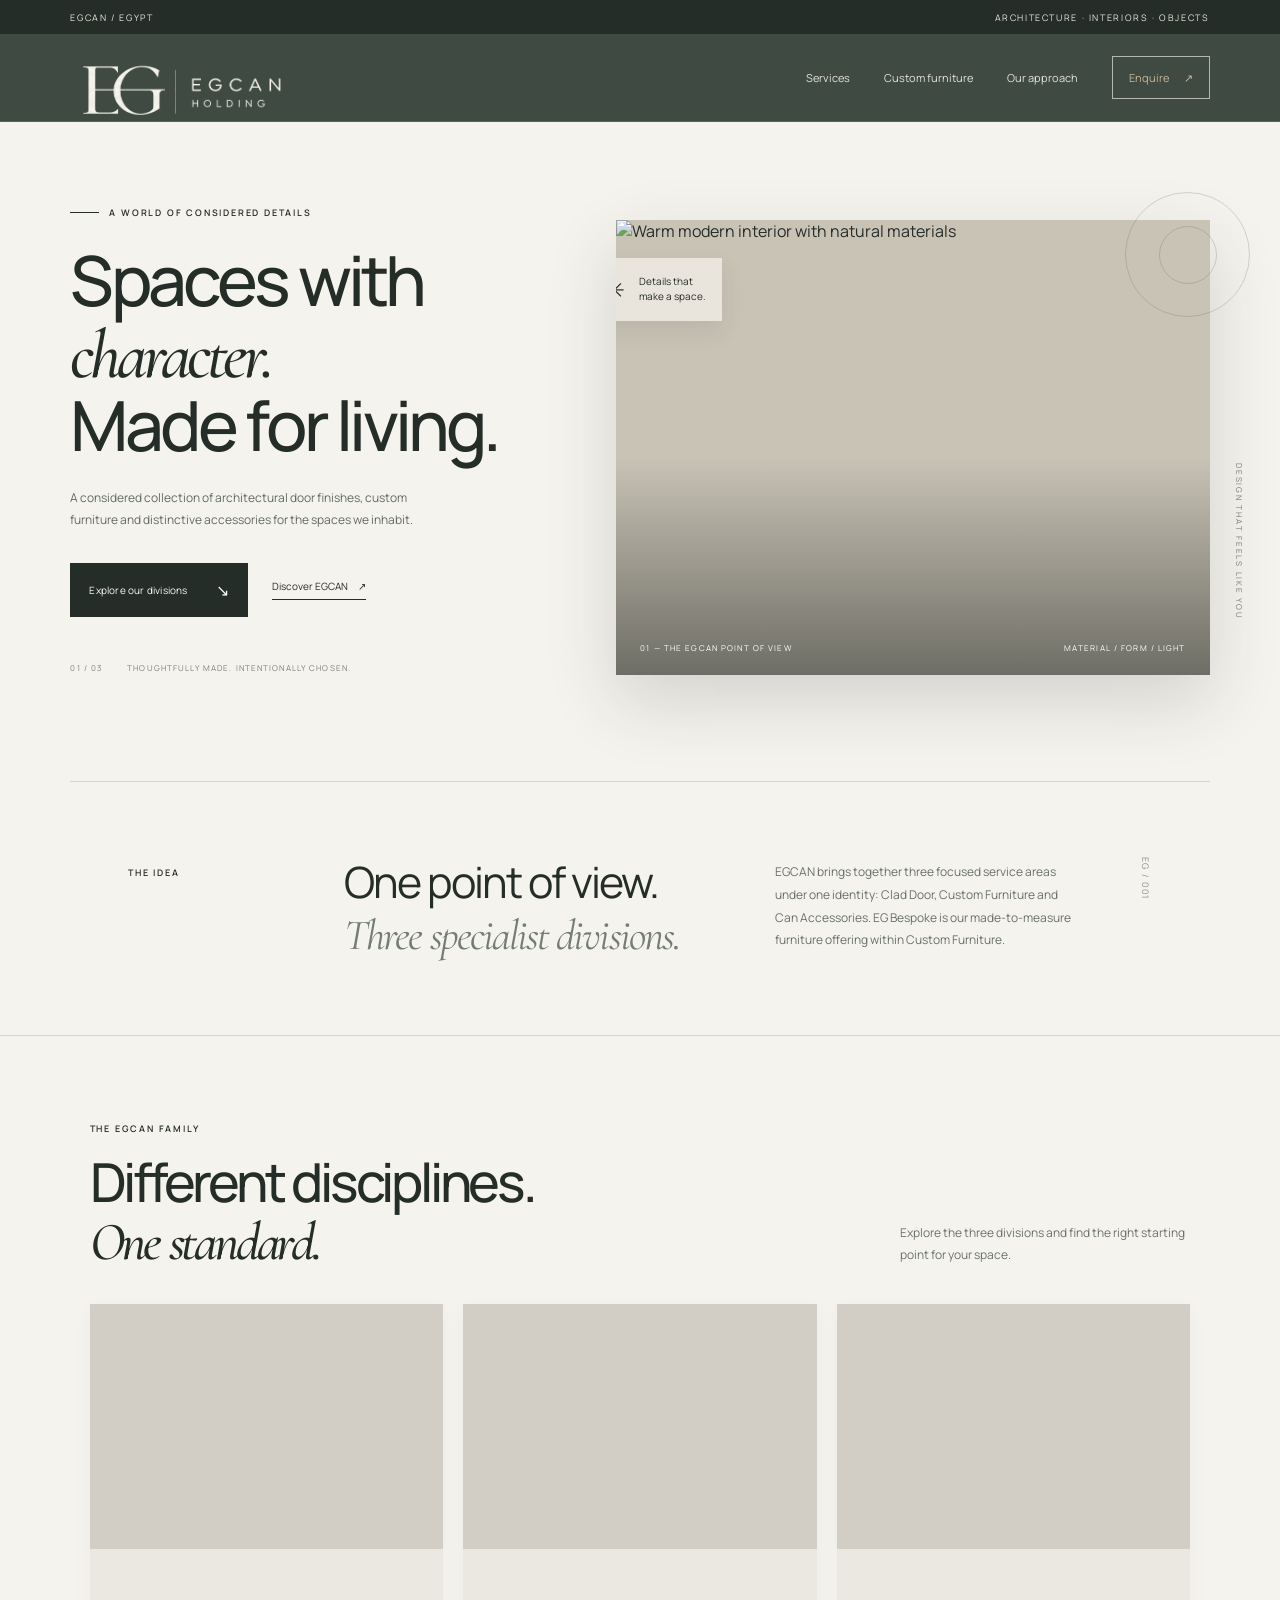
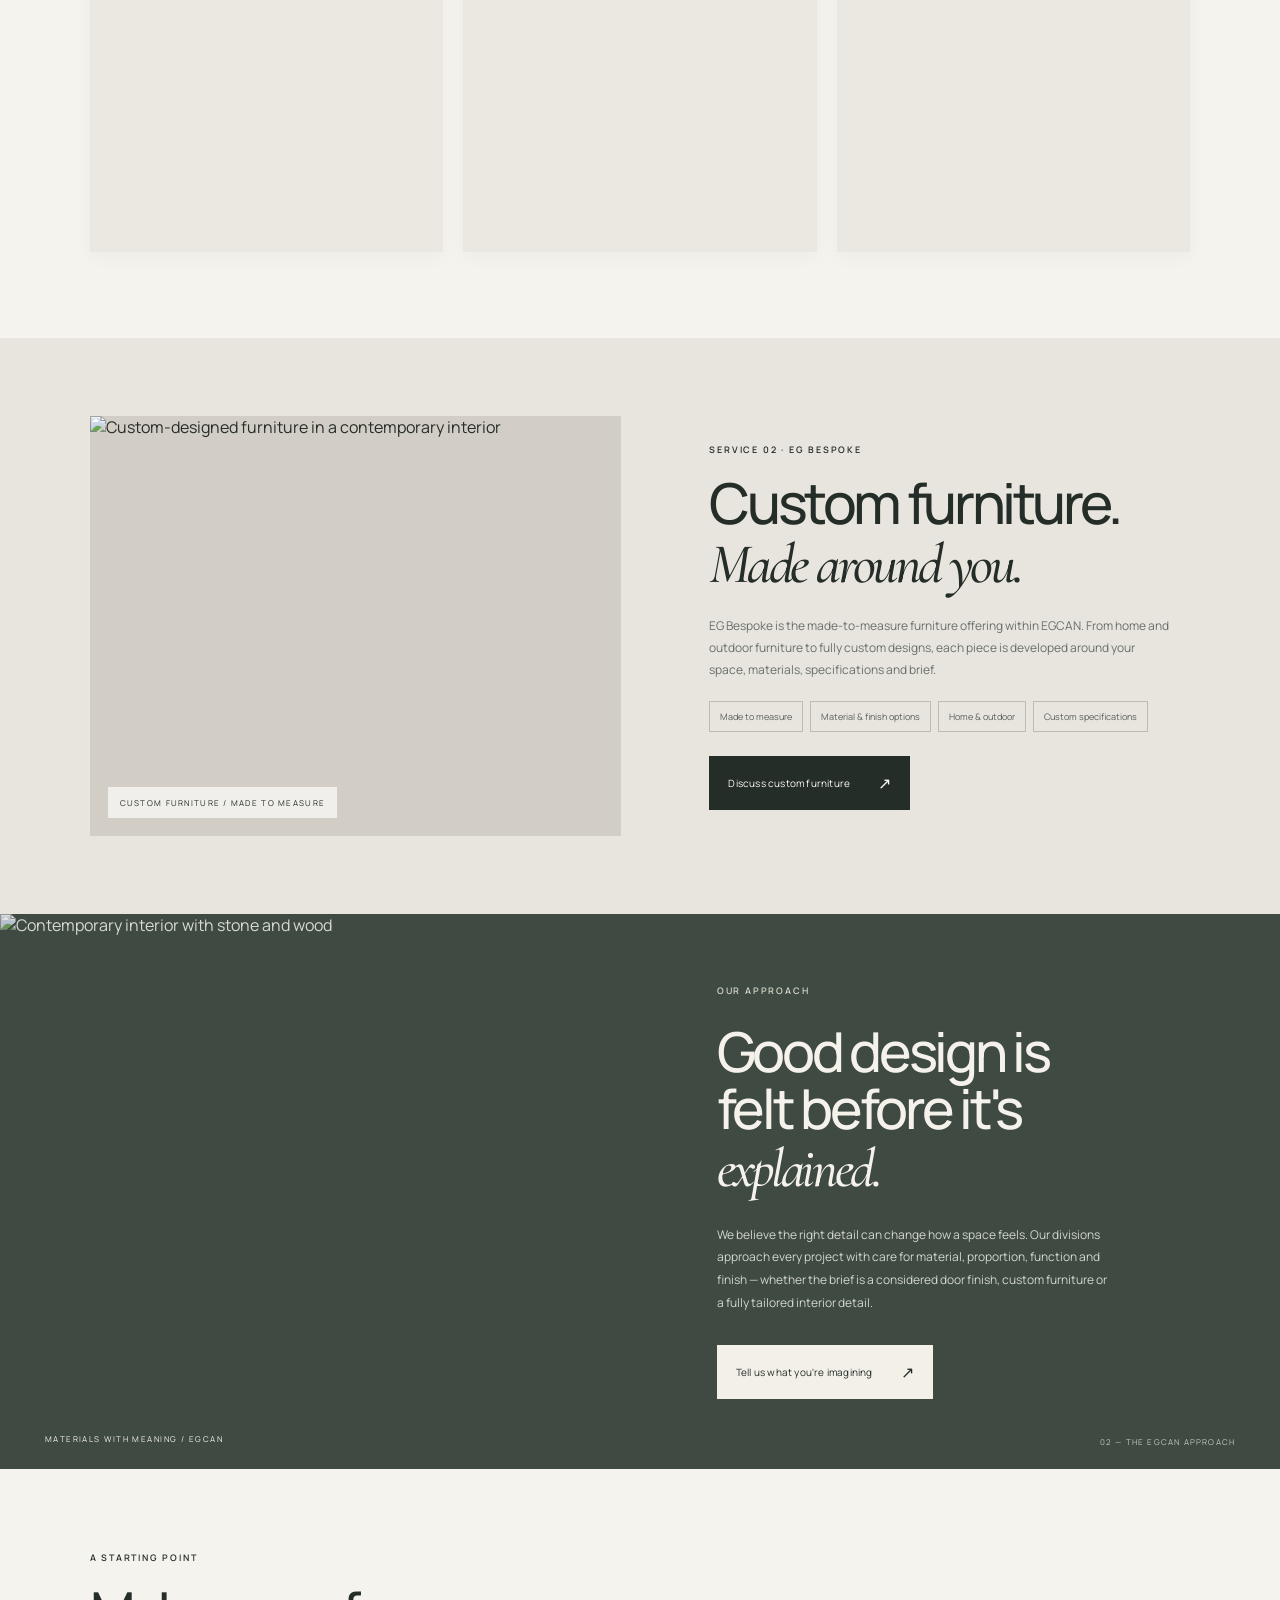
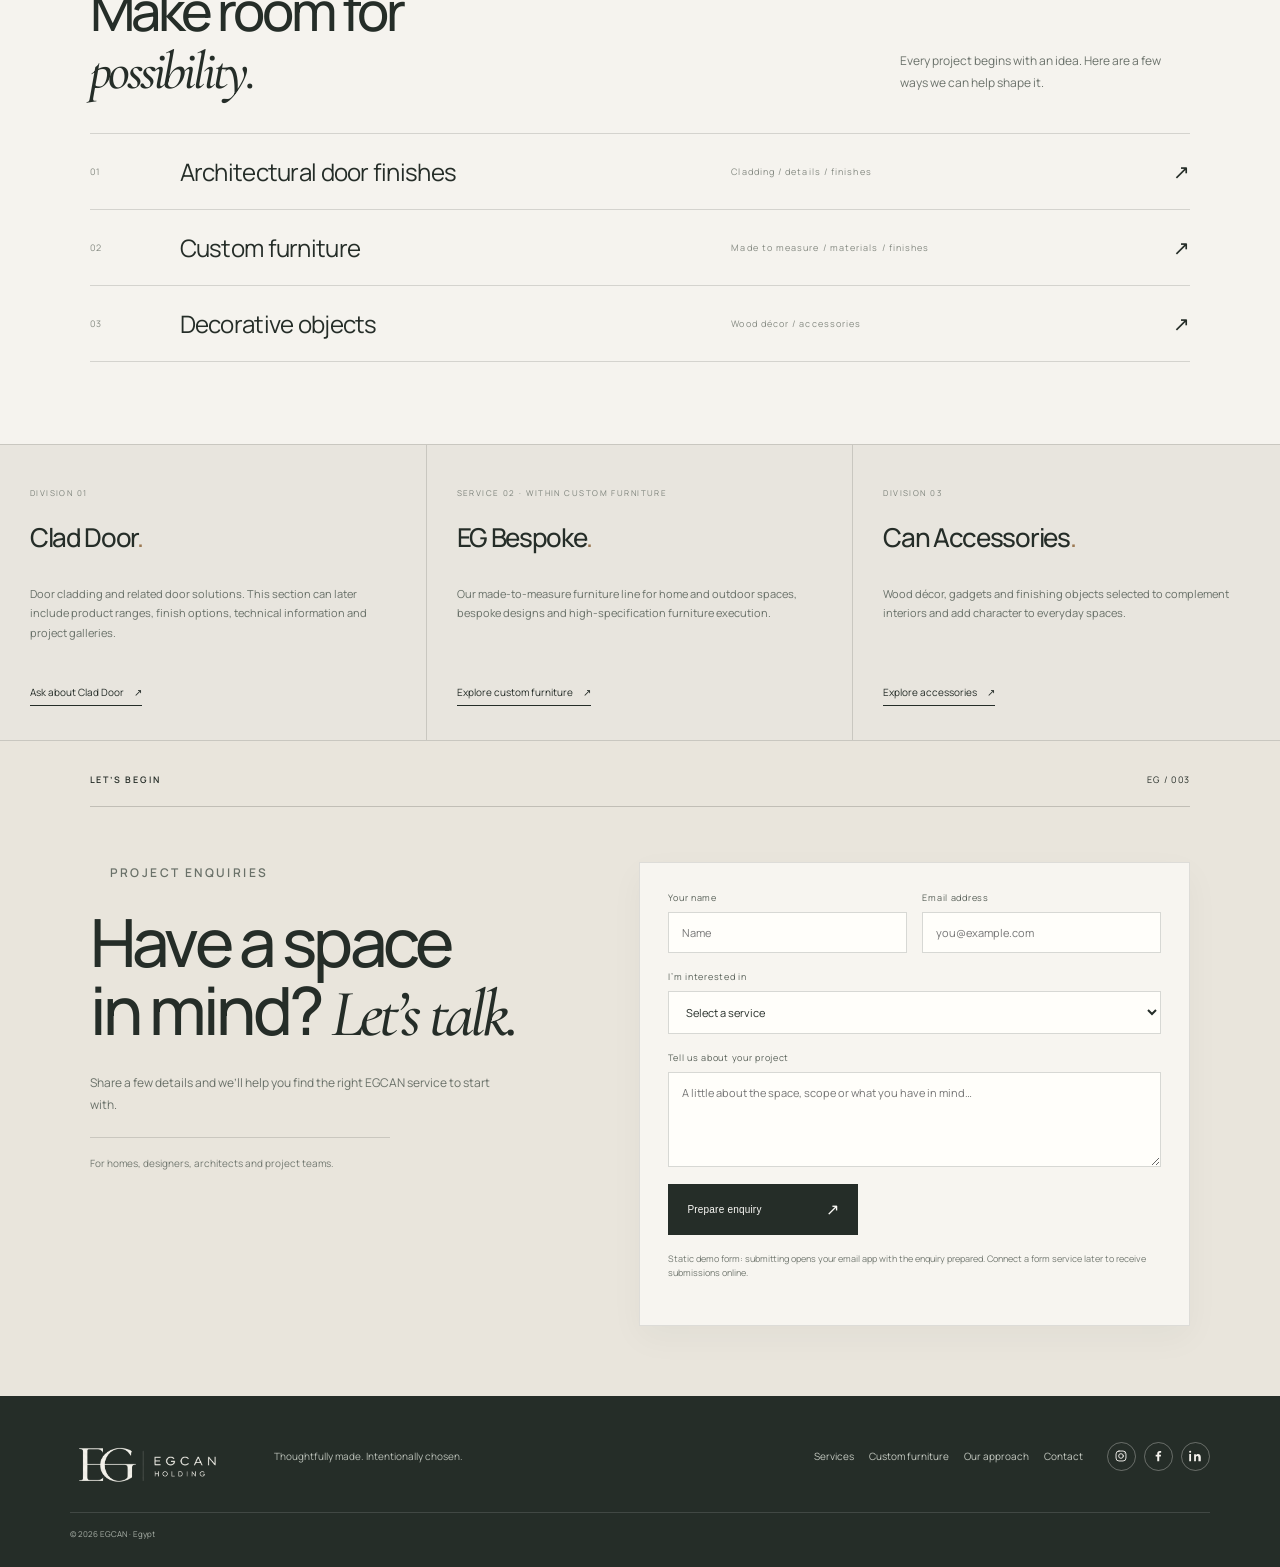
==== index.html @ 9e91628e "Add files via upload" ====
<!doctype html>
<html lang="en">
<head>
<meta charset="utf-8"><meta name="viewport" content="width=device-width, initial-scale=1"><meta name="theme-color" content="#252d29">
<meta name="description" content="EGCAN — architectural finishes, bespoke craftsmanship and distinctive objects."><title>EGCAN Holding — Spaces with character</title>
<link rel="preconnect" href="https://images.unsplash.com"><link rel="preconnect" href="https://fonts.googleapis.com"><link rel="preconnect" href="https://fonts.gstatic.com" crossorigin><link href="https://fonts.googleapis.com/css2?family=Cormorant+Garamond:wght@400;500;600&family=Manrope:wght@400;500;600;700&display=swap" rel="stylesheet"><link rel="stylesheet" href="styles.css">
</head>
<body>
<div class="announcement"><span>EGCAN / EGYPT</span><span>Architecture · Interiors · Objects</span></div>
<header class="site-header" id="top"><a class="brand" href="#top" aria-label="EGCAN Holding home"><img src="egcan-logo-middle.png" alt="EGCAN Holding logo"></a><button class="menu-toggle" aria-label="Toggle navigation" aria-expanded="false"><span></span><span></span></button><nav class="main-nav" aria-label="Main navigation"><a href="#divisions">Services</a><a href="#custom-furniture">Custom furniture</a><a href="#approach">Our approach</a><a href="#contact" class="nav-contact">Enquire <span>↗</span></a></nav></header>
<main>
<section class="hero"><div class="hero-copy"><p class="eyebrow"><span class="eyebrow-line"></span>A world of considered details</p><h1>Spaces with<br><em>character.</em><br>Made for living.</h1><p class="hero-intro">A considered collection of architectural door finishes, custom furniture and distinctive accessories for the spaces we inhabit.</p><div class="hero-actions"><a class="button button-dark" href="#divisions">Explore our divisions <span>↘</span></a><a class="text-link" href="#approach">Discover EGCAN <span>↗</span></a></div><div class="hero-index"><span>01 / 03</span><span>Thoughtfully made. Intentionally chosen.</span></div></div>
<div class="hero-visual"><div class="hero-image-wrap" id="heroTilt"><img class="hero-image" src="https://images.unsplash.com/photo-1600210492486-724fe5c67fb0?auto=format&fit=crop&w=1400&q=85" alt="Warm modern interior with natural materials"><div class="image-overlay"></div><div class="image-label"><span>01 — THE EGCAN POINT OF VIEW</span><span>Material / Form / Light</span></div><div class="floating-note"><span class="note-symbol">✳</span><span>Details that<br>make a space.</span></div></div><div class="hero-orbit orbit-one"></div><div class="hero-orbit orbit-two"></div><div class="hero-side-note">DESIGN THAT FEELS LIKE YOU</div></div><div class="hero-bottom-rule"></div></section>
<section class="intro-strip" id="approach"><p class="eyebrow">THE IDEA</p><p class="intro-statement">One point of view.<br><span>Three specialist divisions.</span></p><p class="intro-description">EGCAN brings together three focused service areas under one identity: Clad Door, Custom Furniture and Can Accessories. EG Bespoke is our made-to-measure furniture offering within Custom Furniture.</p><div class="strip-number">EG / 001</div></section>
<section class="divisions section-pad" id="divisions"><div class="section-heading"><div><p class="eyebrow">THE EGCAN FAMILY</p><h2>Different disciplines.<br><em>One standard.</em></h2></div><p>Explore the three divisions and find the right starting point for your space.</p></div><div class="division-grid">
<article class="division-card" data-tilt><div class="division-image"><img src="https://images.unsplash.com/photo-1600607687939-ce8a6c25118c?auto=format&fit=crop&w=1000&q=85" alt="Architectural interior and refined finishes" loading="lazy"><span class="card-index">01 / DOORS</span><span class="card-arrow">↗</span></div><div class="division-body"><div class="division-title-row"><h3>Clad Door</h3><span class="division-symbol">↗</span></div><p class="division-ar" lang="ar" dir="rtl">تجليد الأبواب وحلول الأبواب</p><p>Door cladding, finishes and considered details that bring a stronger architectural language to every entrance.</p><a href="#clad-door-details" class="under-link">Explore Clad Door <span>↗</span></a></div></article>
<article class="division-card" data-tilt><div class="division-image"><img src="https://images.unsplash.com/photo-1616486338812-3dadae4b4ace?auto=format&fit=crop&w=1000&q=85" alt="Tailored contemporary furniture in a calm interior" loading="lazy"><span class="card-index">02 / MADE TO MEASURE</span><span class="card-arrow">↗</span></div><div class="division-body"><div class="division-title-row"><h3>Custom Furniture</h3><span class="division-symbol">✳</span></div><p class="division-ar">أثاث مُصمّم حسب الطلب</p><p>High-end furniture tailored to your space, specifications, materials and way of living. Includes our EG Bespoke line for home, outdoor and custom designs.</p><a href="#custom-furniture" class="under-link">Explore custom furniture <span>↗</span></a></div></article>
<article class="division-card" data-tilt><div class="division-image"><img src="https://images.unsplash.com/photo-1603006905003-be475563bc59?auto=format&fit=crop&w=1000&q=85" alt="Decorative objects and accessories" loading="lazy"><span class="card-index">03 / THE FINISHING TOUCH</span><span class="card-arrow">↗</span></div><div class="division-body"><div class="division-title-row"><h3>Can Accessories</h3><span class="division-symbol">✧</span></div><p>Wood décor · Gadgets · Objects</p><p>Distinctive decorative pieces and accessories that add texture, function and personality to a room.</p><a href="#accessories-details" class="under-link">View accessories <span>↗</span></a></div></article>
</div></section>
<section class="custom-furniture section-pad" id="custom-furniture">
  <div class="custom-furniture-image"><img src="https://images.unsplash.com/photo-1616486338812-3dadae4b4ace?auto=format&fit=crop&w=1400&q=85" alt="Custom-designed furniture in a contemporary interior" loading="lazy"><span class="custom-image-tag">CUSTOM FURNITURE / MADE TO MEASURE</span></div>
  <div class="custom-furniture-copy"><p class="eyebrow">SERVICE 02 · EG BESPOKE</p><h2>Custom furniture.<br><em>Made around you.</em></h2><p>EG Bespoke is the made-to-measure furniture offering within EGCAN. From home and outdoor furniture to fully custom designs, each piece is developed around your space, materials, specifications and brief.</p><div class="custom-tags"><span>Made to measure</span><span>Material & finish options</span><span>Home & outdoor</span><span>Custom specifications</span></div><a class="button button-dark" href="#contact">Discuss custom furniture <span>↗</span></a></div>
</section>
<section class="manifesto"><div class="manifesto-image"><img src="https://images.unsplash.com/photo-1600607687920-4e2a09cf159d?auto=format&fit=crop&w=1400&q=85" alt="Contemporary interior with stone and wood" loading="lazy"><div class="manifesto-image-caption">MATERIALS WITH MEANING / EGCAN</div></div><div class="manifesto-copy"><p class="eyebrow">OUR APPROACH</p><h2>Good design is<br>felt before it's<br><em>explained.</em></h2><p>We believe the right detail can change how a space feels. Our divisions approach every project with care for material, proportion, function and finish — whether the brief is a considered door finish, custom furniture or a fully tailored interior detail.</p><a class="button button-light" href="#contact">Tell us what you're imagining <span>↗</span></a><span class="manifesto-number">02 — THE EGCAN APPROACH</span></div></section>
<section class="capabilities section-pad" id="inspiration"><div class="section-heading"><div><p class="eyebrow">A STARTING POINT</p><h2>Make room for<br><em>possibility.</em></h2></div><p>Every project begins with an idea. Here are a few ways we can help shape it.</p></div><div class="capability-list"><a href="#clad-door-details" class="capability-item"><span class="cap-number">01</span><span class="cap-title">Architectural door finishes</span><span class="cap-desc">Cladding / details / finishes</span><span class="cap-plus">↗</span></a><a href="#custom-furniture" class="capability-item"><span class="cap-number">02</span><span class="cap-title">Custom furniture</span><span class="cap-desc">Made to measure / materials / finishes</span><span class="cap-plus">↗</span></a><a href="#accessories-details" class="capability-item"><span class="cap-number">03</span><span class="cap-title">Decorative objects</span><span class="cap-desc">Wood décor / accessories</span><span class="cap-plus">↗</span></a></div></section>
<section class="division-details" aria-label="Division details"><article class="detail-panel" id="clad-door-details"><div><span class="detail-label">DIVISION 01</span><h2>Clad Door<span>.</span></h2></div><p>Door cladding and related door solutions. This section can later include product ranges, finish options, technical information and project galleries.</p><a href="#contact" class="under-link">Ask about Clad Door <span>↗</span></a></article><article class="detail-panel" id="bespoke-details"><div><span class="detail-label">SERVICE 02 · WITHIN CUSTOM FURNITURE</span><h2>EG Bespoke<span>.</span></h2></div><p>Our made-to-measure furniture line for home and outdoor spaces, bespoke designs and high-specification furniture execution.</p><a href="#custom-furniture" class="under-link">Explore custom furniture <span>↗</span></a></article><article class="detail-panel" id="accessories-details"><div><span class="detail-label">DIVISION 03</span><h2>Can Accessories<span>.</span></h2></div><p>Wood décor, gadgets and finishing objects selected to complement interiors and add character to everyday spaces.</p><a href="#contact" class="under-link">Explore accessories <span>↗</span></a></article></section>
<section class="contact-section" id="contact"><div class="contact-top"><p class="eyebrow">LET’S BEGIN</p><span>EG / 003</span></div><div class="contact-layout"><div class="contact-content"><p class="eyebrow">PROJECT ENQUIRIES</p><h2>Have a space<br>in mind? <em>Let’s talk.</em></h2><p>Share a few details and we’ll help you find the right EGCAN service to start with.</p><div class="contact-note">For homes, designers, architects and project teams.</div></div><form class="inquiry-form" id="inquiryForm"><div class="form-row"><label for="name">Your name</label><input id="name" name="name" autocomplete="name" required placeholder="Name"></div><div class="form-row"><label for="email">Email address</label><input id="email" name="email" type="email" autocomplete="email" required placeholder="you@example.com"></div><div class="form-row"><label for="service">I’m interested in</label><select id="service" name="service" required><option value="" disabled selected>Select a service</option><option>Clad Door</option><option>Custom Furniture / EG Bespoke</option><option>Can Accessories</option><option>Multiple services / Project enquiry</option></select></div><div class="form-row"><label for="message">Tell us about your project</label><textarea id="message" name="message" rows="4" placeholder="A little about the space, scope or what you have in mind…"></textarea></div><button class="button button-dark form-submit" type="submit">Prepare enquiry <span>↗</span></button><p class="form-note">Static demo form: submitting opens your email app with the enquiry prepared. Connect a form service later to receive submissions online.</p><p class="form-status" id="formStatus" aria-live="polite"></p></form></div></section>
</main><footer class="site-footer"><a class="footer-brand" href="#top" aria-label="EGCAN Holding home"><img src="egcan-logo-middle.png" alt="EGCAN Holding logo"></a><p>Thoughtfully made. Intentionally chosen.</p><div class="footer-links"><a href="#divisions">Services</a><a href="#custom-furniture">Custom furniture</a><a href="#approach">Our approach</a><a href="#contact">Contact</a></div><div class="footer-social" aria-label="Social media"><a href="https://www.instagram.com/" target="_blank" rel="noreferrer" aria-label="Instagram"><svg viewBox="0 0 24 24" aria-hidden="true"><rect x="3.5" y="3.5" width="17" height="17" rx="5"/><circle cx="12" cy="12" r="4"/><circle cx="17.6" cy="6.7" r=".8" class="social-dot"/></svg></a><a href="https://www.facebook.com/" target="_blank" rel="noreferrer" aria-label="Facebook"><svg viewBox="0 0 24 24" aria-hidden="true"><path d="M14.1 21v-8h2.7l.4-3.1h-3.1v-2c0-.9.3-1.5 1.6-1.5h1.7V3.6c-.3 0-1.3-.1-2.5-.1-2.5 0-4.2 1.5-4.2 4.3v2.1H8v3.1h2.7v8z"/></svg></a><a href="https://www.linkedin.com/" target="_blank" rel="noreferrer" aria-label="LinkedIn"><svg viewBox="0 0 24 24" aria-hidden="true"><path d="M5.2 8.6H2.1V21h3.1zM3.7 3a1.8 1.8 0 1 0 0 3.6 1.8 1.8 0 0 0 0-3.6M21.9 13.9c0-3.7-2-5.4-4.7-5.4a4 4 0 0 0-3.6 2v-1.7h-3.1V21h3.1v-6.1c0-1.6.3-3.1 2.3-3.1s2 1.8 2 3.2V21H21.9z"/></svg></a></div><span class="copyright">© <span id="year"></span> EGCAN · Egypt</span></footer>
<script src="script.js"></script></body></html>
---- styles.css ----
@import url('https://fonts.googleapis.com/css2?family=Cormorant+Garamond:wght@400;500;600&family=Manrope:wght@400;500;600;700&display=swap');
:root{--ink:#202622;--green:#4e5951;--paper:#f4f2ed;--cream:#e7e1d6;--muted:#737a73;--line:rgba(32,38,34,.18);--white:#fbfaf7;--max:1440px}*{box-sizing:border-box}html{scroll-behavior:smooth;scroll-padding-top:95px}body{margin:0;background:var(--paper);color:var(--ink);font-family:'Manrope',Arial,sans-serif;-webkit-font-smoothing:antialiased}a{color:inherit;text-decoration:none}img{display:block;width:100%;height:100%;object-fit:cover}.announcement{height:34px;background:var(--ink);color:#e9e6de;display:flex;justify-content:space-between;align-items:center;padding:0 5.5%;font-size:9px;letter-spacing:.18em;text-transform:uppercase}.site-header{height:88px;display:flex;align-items:center;justify-content:space-between;padding:0 5.5%;background:rgba(244,242,237,.94);position:sticky;top:0;z-index:20;border-bottom:1px solid var(--line);backdrop-filter:blur(14px)}.brand{display:flex;align-items:center;gap:12px}.brand-mark{width:42px;height:42px;border:1px solid var(--ink);display:flex;align-items:center;justify-content:center;position:relative;font-family:'Cormorant Garamond',Georgia,serif;font-size:23px;letter-spacing:-.13em;padding-right:4px}.brand-mark span:last-child{transform:translateX(-2px)}.brand-name{font-size:17px;font-weight:600;letter-spacing:.24em}.brand-name small{display:block;font-size:8px;font-weight:400;letter-spacing:.25em;margin-top:5px}.main-nav{display:flex;align-items:center;gap:34px;font-size:11px}.main-nav>a:not(.nav-contact){color:#4e554f;transition:color .2s}.main-nav>a:hover,.main-nav>a.active{color:#9b7955}.nav-contact{padding:13px 16px;border:1px solid var(--ink);transition:background .25s,color .25s}.nav-contact span{padding-left:13px}.nav-contact:hover{background:var(--ink);color:var(--white)}.menu-toggle{display:none}.hero{max-width:var(--max);margin:auto;min-height:660px;display:grid;grid-template-columns:.88fr 1.12fr;position:relative;padding:65px 5.5% 76px;gap:6%;overflow:hidden}.hero-copy{align-self:center;position:relative;z-index:2;padding:0 0 15px}.eyebrow{font-size:9px;letter-spacing:.2em;text-transform:uppercase;font-weight:600;margin:0 0 26px;display:flex;align-items:center;gap:10px}.eyebrow-line{height:1px;width:29px;background:currentColor;display:inline-block}.hero h1{font-size:clamp(52px,6.1vw,88px);font-weight:500;line-height:.98;letter-spacing:-.065em;margin:0 0 26px}.hero h1 em,.section-heading h2 em,.manifesto h2 em,.contact-content h2 em{font-family:'Cormorant Garamond',Georgia,serif;font-weight:500;letter-spacing:-.06em}.hero-intro{font-size:13px;line-height:1.9;color:#626a63;max-width:370px}.hero-actions{display:flex;align-items:center;gap:24px;margin-top:32px;flex-wrap:wrap}.button{display:inline-flex;align-items:center;justify-content:space-between;gap:28px;padding:16px 19px;font-size:10px;letter-spacing:.02em;transition:transform .2s,background .2s}.button:hover{transform:translateY(-3px)}.button span{font-size:16px}.button-dark{background:var(--ink);color:var(--white)}.button-dark:hover{background:#48554b}.text-link,.under-link{font-size:10px;border-bottom:1px solid var(--ink);padding-bottom:6px}.text-link span,.under-link span{padding-left:8px}.hero-index{display:flex;gap:25px;margin-top:65px;font-size:8px;letter-spacing:.14em;text-transform:uppercase;color:#7b8079}.hero-visual{position:relative;min-width:0;align-self:center;perspective:1200px}.hero-image-wrap{height:490px;position:relative;overflow:hidden;transform-style:preserve-3d;transition:transform .18s ease-out;box-shadow:0 26px 65px rgba(36,42,37,.16);background:#c9c3b6}.hero-image{transition:transform .8s cubic-bezier(.2,.7,.2,1);filter:saturate(.72)}.hero-image-wrap:hover .hero-image{transform:scale(1.045)}.image-overlay{position:absolute;inset:0;background:linear-gradient(180deg,transparent 52%,rgba(20,25,21,.5))}.image-label{position:absolute;bottom:22px;left:24px;right:24px;color:#fff;display:flex;justify-content:space-between;gap:12px;font-size:8px;letter-spacing:.14em;text-transform:uppercase}.floating-note{position:absolute;top:38px;left:-28px;background:var(--cream);padding:16px 20px;display:flex;align-items:center;gap:14px;box-shadow:0 10px 25px #252d2917;font-size:10px;line-height:1.5}.note-symbol{font-size:25px}.hero-orbit{position:absolute;border:1px solid rgba(78,89,81,.22);border-radius:50%;pointer-events:none}.orbit-one{width:125px;height:125px;right:-40px;top:-28px}.orbit-two{width:58px;height:58px;right:-7px;top:6px}.hero-side-note{position:absolute;right:-35px;bottom:55px;writing-mode:vertical-rl;font-size:8px;letter-spacing:.22em;color:#777d75}.hero-bottom-rule{position:absolute;bottom:0;left:5.5%;right:5.5%;border-bottom:1px solid var(--line)}.intro-strip{padding:75px 10%;display:grid;grid-template-columns:.55fr 1.2fr 1fr auto;gap:35px;align-items:start;border-bottom:1px solid var(--line)}.intro-strip .eyebrow{margin-top:9px}.intro-statement{font-size:clamp(27px,3.4vw,43px);line-height:1.18;letter-spacing:-.045em;margin:0}.intro-statement span{font-family:'Cormorant Garamond',Georgia,serif;font-style:italic;color:#737d72}.intro-description{font-size:12px;line-height:1.9;color:#687069;max-width:300px;margin:4px 0 0}.strip-number{font-size:9px;letter-spacing:.16em;color:#8b8f87;writing-mode:vertical-rl}.section-pad{padding:110px 7%}.section-heading{display:flex;align-items:end;justify-content:space-between;gap:35px;margin-bottom:46px}.section-heading .eyebrow{margin-bottom:18px}.section-heading h2{font-size:clamp(39px,5vw,64px);line-height:1.04;letter-spacing:-.06em;font-weight:500;margin:0}.section-heading>p{max-width:290px;font-size:12px;line-height:1.8;color:#6b726b;margin:0 0 5px}.division-grid{display:grid;grid-template-columns:repeat(3,minmax(0,1fr));gap:19px;align-items:start}.division-card{background:#ebe8e1;min-width:0;transform-style:preserve-3d;transition:box-shadow .3s,transform .2s}.division-card:hover{box-shadow:0 20px 40px rgba(32,38,34,.1)}.division-image{height:300px;position:relative;overflow:hidden;background:#d2cec5}.division-image img{transition:transform .7s;filter:saturate(.72)}.division-card:hover .division-image img{transform:scale(1.05)}.card-index{position:absolute;top:17px;left:17px;background:rgba(244,242,237,.92);padding:8px 10px;font-size:8px;letter-spacing:.14em}.card-arrow{position:absolute;right:17px;bottom:17px;background:var(--paper);width:36px;height:36px;display:grid;place-items:center;font-size:16px}.division-body{padding:25px 23px 29px}.division-title-row{display:flex;justify-content:space-between;align-items:center;gap:10px}.division-title-row h3{font-size:25px;font-weight:500;letter-spacing:-.04em;margin:0}.division-symbol{font-size:20px;color:#778176}.division-ar{font-family:Arial,sans-serif;font-size:12px;color:#757c73;margin:9px 0 13px}.division-body>p:not(.division-ar){font-size:11px;line-height:1.85;color:#697068;min-height:60px}.division-body .under-link{display:inline-block;margin-top:13px}.manifesto{background:var(--green);color:#f5f2ec;display:grid;grid-template-columns:1fr 1fr;min-height:610px}.manifesto-image{position:relative;min-height:500px;overflow:hidden}.manifesto-image img{filter:saturate(.6);opacity:.85}.manifesto-image-caption{position:absolute;bottom:25px;left:7%;font-size:8px;letter-spacing:.18em}.manifesto-copy{padding:90px clamp(45px,8vw,125px);align-self:center;position:relative}.manifesto-copy .eyebrow{color:#d7d6ca}.manifesto h2{font-size:clamp(43px,5vw,67px);line-height:1.03;letter-spacing:-.06em;font-weight:500;margin:0 0 26px}.manifesto-copy>p:not(.eyebrow){font-size:12px;line-height:1.9;color:#d3d6ce;max-width:390px;margin-bottom:30px}.button-light{background:#f3f0e8;color:var(--ink)}.button-light:hover{background:#d8d1c5}.manifesto-number{position:absolute;bottom:22px;right:7%;font-size:8px;letter-spacing:.15em;color:#c4c9c0}.capabilities{padding-top:100px;padding-bottom:100px}.capability-list{border-top:1px solid var(--line)}.capability-item{display:grid;grid-template-columns:70px 1.3fr 1fr 30px;align-items:center;gap:20px;padding:25px 0;border-bottom:1px solid var(--line);transition:padding .25s,color .25s}.capability-item:hover{padding-left:12px;color:#718071}.cap-number,.cap-desc{font-size:9px;letter-spacing:.12em;color:#858a82}.cap-title{font-size:clamp(17px,2vw,24px);letter-spacing:-.03em}.cap-plus{font-size:20px;justify-self:end}.division-details{display:grid;grid-template-columns:repeat(3,1fr);background:#e8e5de;border-top:1px solid var(--line);border-bottom:1px solid var(--line)}.detail-panel{padding:42px 8%;border-right:1px solid var(--line);scroll-margin-top:100px}.detail-panel:last-child{border-right:0}.detail-label{font-size:8px;letter-spacing:.18em;color:#7d837b}.detail-panel h2{font-size:29px;font-weight:500;letter-spacing:-.05em;margin:18px 0}.detail-panel h2 span{color:#9c7953}.detail-panel p{font-size:11px;line-height:1.9;color:#687068;min-height:82px}.contact-section{position:relative;overflow:hidden;padding:37px 7% 90px;background:var(--cream);min-height:440px}.contact-top{display:flex;justify-content:space-between;border-bottom:1px solid rgba(32,38,34,.2);padding-bottom:20px}.contact-top .eyebrow{margin:0}.contact-top>span{font-size:9px;letter-spacing:.15em}.contact-content{position:relative;z-index:1;max-width:700px;margin:57px auto 0;text-align:center}.contact-content h2{font-size:clamp(45px,7vw,83px);line-height:.98;font-weight:500;letter-spacing:-.065em;margin:0 0 24px}.contact-content p{font-size:12px;color:#6a7169;line-height:1.8;max-width:400px;margin:0 auto 25px}.contact-decoration{position:absolute;right:2%;bottom:-80px;font-size:clamp(120px,22vw,300px);font-weight:700;letter-spacing:-.12em;line-height:.72;color:rgba(78,89,81,.07);pointer-events:none}.site-footer{padding:30px 5.5%;display:grid;grid-template-columns:1fr 1fr 1fr auto;gap:20px;align-items:center;background:var(--ink);color:#eeeae2}.footer-brand{font-size:17px;letter-spacing:.23em}.footer-brand span{display:block;font-size:7px;letter-spacing:.24em;margin-top:5px}.site-footer p{font-size:9px;color:#b8beb6}.footer-links{display:flex;gap:18px;font-size:9px;color:#c4c9c1}.copyright{font-size:8px;color:#aab1a9;white-space:nowrap}
@media(max-width:900px){.main-nav{gap:17px}.hero{padding-top:55px;grid-template-columns:.9fr 1.1fr;gap:4%}.hero-image-wrap{height:410px}.hero h1{font-size:clamp(48px,7vw,70px)}.intro-strip{padding:55px 7%;grid-template-columns:.5fr 1.2fr 1fr;gap:22px}.strip-number{display:none}.section-pad{padding:80px 5%}.division-image{height:230px}.division-body{padding:20px 17px}.division-title-row h3{font-size:21px}.manifesto-copy{padding:70px 8%}.site-footer{grid-template-columns:1fr 1fr}.copyright{justify-self:end}}
@media(max-width:650px){.announcement{padding:0 5%;font-size:7px}.announcement span:last-child{display:none}.site-header{height:72px;padding:0 5%}.brand-mark{width:36px;height:36px}.brand-name{font-size:15px}.menu-toggle{display:flex;width:40px;height:40px;border:1px solid var(--line);background:transparent;align-items:center;justify-content:center;flex-direction:column;gap:5px}.menu-toggle span{width:16px;height:1px;background:var(--ink)}.main-nav{display:none;position:absolute;left:0;right:0;top:71px;background:var(--paper);padding:25px 5% 30px;flex-direction:column;align-items:stretch;gap:0;border-bottom:1px solid var(--line)}.main-nav.open{display:flex}.main-nav>a{padding:15px 0;border-bottom:1px solid var(--line)}.main-nav .nav-contact{margin-top:14px;padding:14px}.hero{display:flex;flex-direction:column;padding:50px 5% 45px;gap:35px}.hero-copy{width:100%}.hero h1{font-size:clamp(56px,15vw,78px)}.hero-intro{font-size:12px}.hero-index{margin-top:37px;flex-wrap:wrap;gap:12px}.hero-visual{width:calc(100% - 15px);margin-left:10px}.hero-image-wrap{height:390px}.floating-note{left:-10px;top:24px}.hero-side-note{right:-19px}.hero-bottom-rule{left:5%;right:5%}.intro-strip{padding:45px 6%;display:grid;grid-template-columns:1fr;gap:15px}.intro-strip .eyebrow{margin:0}.intro-statement{font-size:34px}.intro-description{max-width:480px}.section-pad{padding:65px 5%}.section-heading{display:block;margin-bottom:30px}.section-heading h2{font-size:46px}.section-heading>p{margin-top:20px}.division-grid{grid-template-columns:1fr;gap:18px}.division-image{height:300px}.division-body{padding:23px}.division-body>p:not(.division-ar){min-height:0}.manifesto{grid-template-columns:1fr}.manifesto-image{min-height:320px;height:320px}.manifesto-copy{padding:55px 7% 75px}.manifesto h2{font-size:54px}.manifesto-number{bottom:25px}.capabilities{padding-top:65px;padding-bottom:65px}.capability-item{grid-template-columns:35px 1fr 25px;gap:12px;padding:22px 0}.cap-title{font-size:17px}.cap-desc{display:none}.division-details{grid-template-columns:1fr}.detail-panel{padding:30px 7%;border-right:0;border-bottom:1px solid var(--line)}.detail-panel:last-child{border-bottom:0}.detail-panel p{min-height:0}.contact-section{padding:27px 5% 65px;min-height:390px}.contact-content{margin-top:55px}.contact-content h2{font-size:56px}.site-footer{grid-template-columns:1fr;gap:16px;padding:30px 5%}.footer-links{flex-wrap:wrap}.copyright{justify-self:start}.site-footer p{margin:0}}
@media(prefers-reduced-motion:reduce){html{scroll-behavior:auto}*,*::before,*::after{transition:none!important;animation:none!important}}

/* Primary custom furniture feature */
.custom-furniture{display:grid;grid-template-columns:1.05fr .95fr;gap:7%;align-items:center;background:#e8e5de;padding-top:90px;padding-bottom:90px}.custom-furniture-image{height:470px;position:relative;overflow:hidden;background:#d2cec5}.custom-furniture-image img{filter:saturate(.72);transition:transform .7s}.custom-furniture-image:hover img{transform:scale(1.04)}.custom-image-tag{position:absolute;left:18px;bottom:18px;background:rgba(244,242,237,.94);padding:10px 12px;font-size:8px;letter-spacing:.16em}.custom-furniture-copy .eyebrow{margin-bottom:18px}.custom-furniture-copy h2{font-size:clamp(40px,5vw,64px);line-height:1.03;letter-spacing:-.06em;font-weight:500;margin:0 0 22px}.custom-furniture-copy h2 em{font-family:'Cormorant Garamond',Georgia,serif;font-weight:500;letter-spacing:-.06em}.custom-furniture-copy>p:not(.eyebrow){font-size:12px;line-height:1.95;color:#687068;max-width:460px}.custom-tags{display:flex;flex-wrap:wrap;gap:8px;margin:25px 0 28px}.custom-tags span{border:1px solid rgba(32,38,34,.22);padding:9px 11px;font-size:9px;color:#596159}.main-nav a.active{color:#9b7955}
@media(max-width:900px){.custom-furniture{gap:5%;padding-top:75px;padding-bottom:75px}.custom-furniture-image{height:390px}}
@media(max-width:650px){.custom-furniture{grid-template-columns:1fr;gap:30px;padding-top:60px;padding-bottom:60px}.custom-furniture-image{height:320px}.custom-furniture-copy h2{font-size:47px}.main-nav{max-height:calc(100vh - 72px);overflow:auto}}

/* EGCAN middle-logo direction: horizontal monogram lockup */
.brand{display:flex;align-items:center;gap:13px;flex-shrink:0}.brand-monogram{font-family:'Cormorant Garamond',Georgia,serif;font-size:49px;line-height:.8;font-weight:500;letter-spacing:-.12em;padding-right:7px;color:var(--ink)}.brand-divider{width:1px;height:39px;background:rgba(32,38,34,.42);display:block}.brand-name{font-family:'Manrope',Arial,sans-serif;font-size:15px;font-weight:500;letter-spacing:.27em;line-height:1.2}.brand-name small{font-size:9px;font-weight:400;letter-spacing:.32em;margin-top:6px}.footer-brand span{font-family:'Manrope',Arial,sans-serif;font-weight:400;letter-spacing:.3em}
@media(max-width:650px){.brand{gap:10px}.brand-monogram{font-size:43px}.brand-divider{height:34px}.brand-name{font-size:13px}.brand-name small{font-size:8px}}

/* Refinement pass: selected middle logo, calmer hierarchy, aligned cards and inquiry form */
:root{--green:#3e4a42;--ink:#252d28;--paper:#f5f3ee;--cream:#e9e5dc;--line:rgba(37,45,40,.16)}
.site-header{background:var(--green);border-bottom-color:rgba(255,255,255,.14);color:#f5f3ee}
.brand{display:flex;align-items:center;width:224px;max-width:32vw;flex-shrink:0}.brand img{width:100%;height:auto;object-fit:contain}
.main-nav>a:not(.nav-contact){color:#e3e4dc}.main-nav>a:hover,.main-nav>a.active{color:#c8b69b}.nav-contact{border-color:rgba(245,243,238,.65);color:#f5f3ee}.nav-contact:hover{background:#f5f3ee;color:var(--ink)}
.hero{gap:7%;padding-top:56px;padding-bottom:66px}.hero h1{font-size:clamp(48px,5.4vw,76px);letter-spacing:-.055em;line-height:1.02}.hero-intro{max-width:350px;font-size:12px;line-height:1.85}.hero-image-wrap{height:455px}.floating-note{padding:13px 16px}.hero-index{margin-top:45px}
.section-pad{padding-top:86px;padding-bottom:86px}.section-heading{margin-bottom:34px}.section-heading h2{font-size:clamp(38px,4.2vw,58px);line-height:1.06}.division-grid{gap:20px;align-items:stretch}.division-card{display:flex;flex-direction:column;height:100%;box-shadow:0 5px 18px rgba(32,38,34,.035)}.division-image{height:245px;flex-shrink:0}.division-body{display:flex;flex-direction:column;align-items:flex-start;padding:23px 22px 25px;flex:1}.division-title-row{width:100%;min-height:38px}.division-title-row h3{font-family:'Manrope',Arial,sans-serif;font-size:22px;font-weight:500;letter-spacing:-.045em}.division-body>p:not(.division-ar){font-size:11px;line-height:1.8;min-height:78px;margin:10px 0 0}.division-body .under-link{margin-top:auto;padding-top:20px}.division-ar{margin-top:7px!important;margin-bottom:0!important}.card-index{font-size:8px;letter-spacing:.12em}.division-symbol{flex-shrink:0}.custom-furniture{gap:8%;padding-top:78px;padding-bottom:78px}.custom-furniture-image{height:420px}.custom-furniture-copy h2{font-size:clamp(38px,4.4vw,58px)}.custom-furniture-copy>p:not(.eyebrow){font-size:12px;line-height:1.85}.custom-tags{gap:7px;margin:20px 0 24px}.custom-tags span{font-size:9px;padding:8px 10px}.manifesto{min-height:520px}.manifesto-image{min-height:430px}.manifesto-copy{padding:70px clamp(38px,6vw,90px)}.manifesto h2{font-size:clamp(40px,4.3vw,59px)}.capabilities{padding-top:82px;padding-bottom:82px}.capability-item{padding:21px 0}.division-details{align-items:stretch}.detail-panel{padding:34px 7%;display:flex;flex-direction:column}.detail-panel h2{font-size:26px}.detail-panel p{font-size:11px;line-height:1.8;min-height:90px}.detail-panel .under-link{margin-top:auto;align-self:flex-start}
.contact-section{padding:32px 7% 70px;min-height:0}.contact-layout{display:grid;grid-template-columns:.9fr 1.1fr;gap:9%;max-width:1120px;margin:55px auto 0;align-items:start}.contact-content{margin:0;text-align:left;max-width:440px}.contact-content h2{font-size:clamp(43px,5.2vw,68px);line-height:1.02;letter-spacing:-.055em}.contact-content>p:not(.eyebrow){margin:0 0 22px;font-size:12px}.contact-note{border-top:1px solid var(--line);padding-top:17px;font-size:10px;line-height:1.7;color:#747a72;max-width:300px}.inquiry-form{background:#f7f5f0;border:1px solid rgba(37,45,40,.12);padding:28px;display:grid;grid-template-columns:1fr 1fr;gap:17px 15px;box-shadow:0 12px 32px rgba(37,45,40,.04)}.form-row{display:flex;flex-direction:column;gap:8px;min-width:0}.form-row:nth-child(3),.form-row:nth-child(4),.form-note,.form-status{grid-column:1/-1}.form-row label{font-size:9px;letter-spacing:.08em;color:#596159}.form-row input,.form-row select,.form-row textarea{width:100%;font:400 11px 'Manrope',Arial,sans-serif;color:var(--ink);background:#fffefa;border:1px solid rgba(37,45,40,.18);border-radius:0;padding:12px 13px;outline:none}.form-row input:focus,.form-row select:focus,.form-row textarea:focus{border-color:#7a897c;box-shadow:0 0 0 2px rgba(122,137,124,.12)}.form-row textarea{resize:vertical;min-height:95px}.form-submit{border:0;cursor:pointer;justify-self:start;min-width:190px}.form-note,.form-status{font-size:9px;line-height:1.6;color:#747a72;margin:0}.form-status{color:#3e6650}.site-footer{grid-template-columns:180px 1fr auto auto;gap:24px;padding:28px 5.5%;align-items:center}.footer-brand{display:block;width:155px}.footer-brand img{width:100%;height:auto;object-fit:contain}.site-footer p{font-size:10px}.footer-links{gap:15px;font-size:10px;flex-wrap:wrap}.footer-social{display:flex;align-items:center;gap:8px}.footer-social a{width:29px;height:29px;border:1px solid rgba(245,243,238,.32);border-radius:50%;display:grid;place-items:center;font:500 10px 'Manrope',sans-serif;color:#f5f3ee;transition:background .2s,color .2s}.footer-social a:hover{background:#f5f3ee;color:var(--ink)}.copyright{grid-column:1/-1;border-top:1px solid rgba(255,255,255,.13);padding-top:15px;white-space:normal}
@media(max-width:900px){.brand{width:190px}.main-nav{gap:15px}.main-nav a{font-size:10px}.division-image{height:215px}.division-body{padding:19px 16px}.division-title-row h3{font-size:19px}.division-body>p:not(.division-ar){min-height:95px}.contact-layout{gap:5%}.inquiry-form{padding:22px}.site-footer{grid-template-columns:150px 1fr auto}.footer-social{grid-column:3}.footer-links{grid-column:1/3}.copyright{grid-column:1/-1}}
@media(max-width:650px){.site-header{background:var(--green);height:72px}.brand{width:180px;max-width:65vw}.menu-toggle{border-color:rgba(255,255,255,.35)}.menu-toggle span{background:#f5f3ee}.main-nav{background:var(--green);color:#f5f3ee;border-bottom-color:rgba(255,255,255,.15)}.main-nav>a{border-bottom-color:rgba(255,255,255,.12)}.main-nav .nav-contact{border-color:rgba(255,255,255,.5)}.hero{padding-top:44px}.hero h1{font-size:clamp(52px,13vw,72px)}.section-pad{padding-top:60px;padding-bottom:60px}.division-grid{gap:15px}.division-image{height:255px}.division-body{padding:22px}.division-title-row h3{font-size:23px}.division-body>p:not(.division-ar){min-height:0}.custom-furniture{padding-top:55px;padding-bottom:55px}.custom-furniture-image{height:300px}.manifesto-copy{padding:50px 7% 70px}.capabilities{padding-top:60px;padding-bottom:60px}.contact-section{padding:25px 5% 55px}.contact-layout{grid-template-columns:1fr;gap:30px;margin-top:38px}.contact-content h2{font-size:clamp(45px,12vw,60px)}.inquiry-form{grid-template-columns:1fr;padding:20px;gap:15px}.form-row:nth-child(n){grid-column:1}.form-submit{width:100%}.site-footer{grid-template-columns:1fr 1fr;gap:17px;padding:26px 5%}.footer-brand{width:145px}.site-footer p{grid-column:1/-1;grid-row:2;margin:0}.footer-links{grid-column:1/-1;grid-row:3;gap:13px}.footer-social{grid-column:1/-1;grid-row:4}.copyright{grid-column:1/-1;grid-row:5}.footer-social a{width:32px;height:32px}}
.footer-social svg{width:14px;height:14px;fill:none;stroke:currentColor;stroke-width:1.6;stroke-linecap:round;stroke-linejoin:round}.footer-social a:nth-child(2) svg,.footer-social a:nth-child(3) svg{fill:currentColor;stroke:none}.footer-social .social-dot{fill:currentColor;stroke:none}
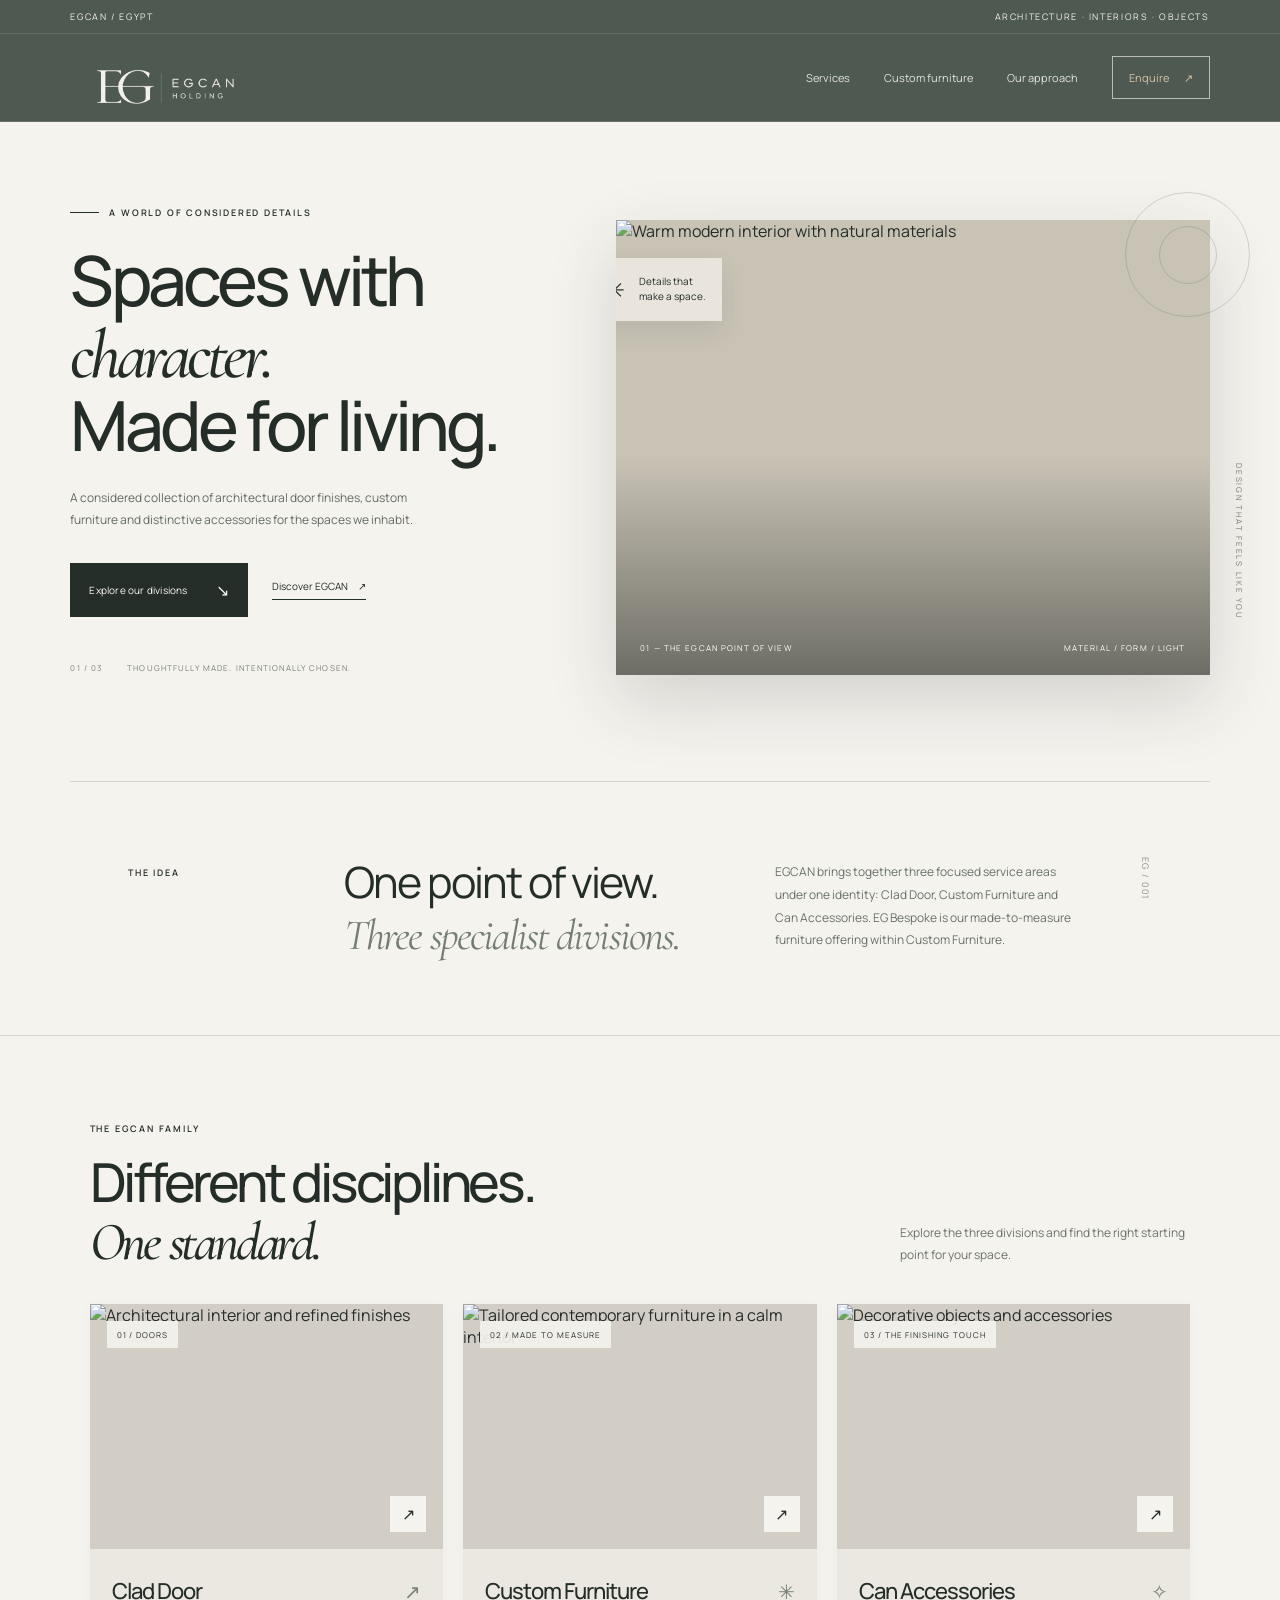
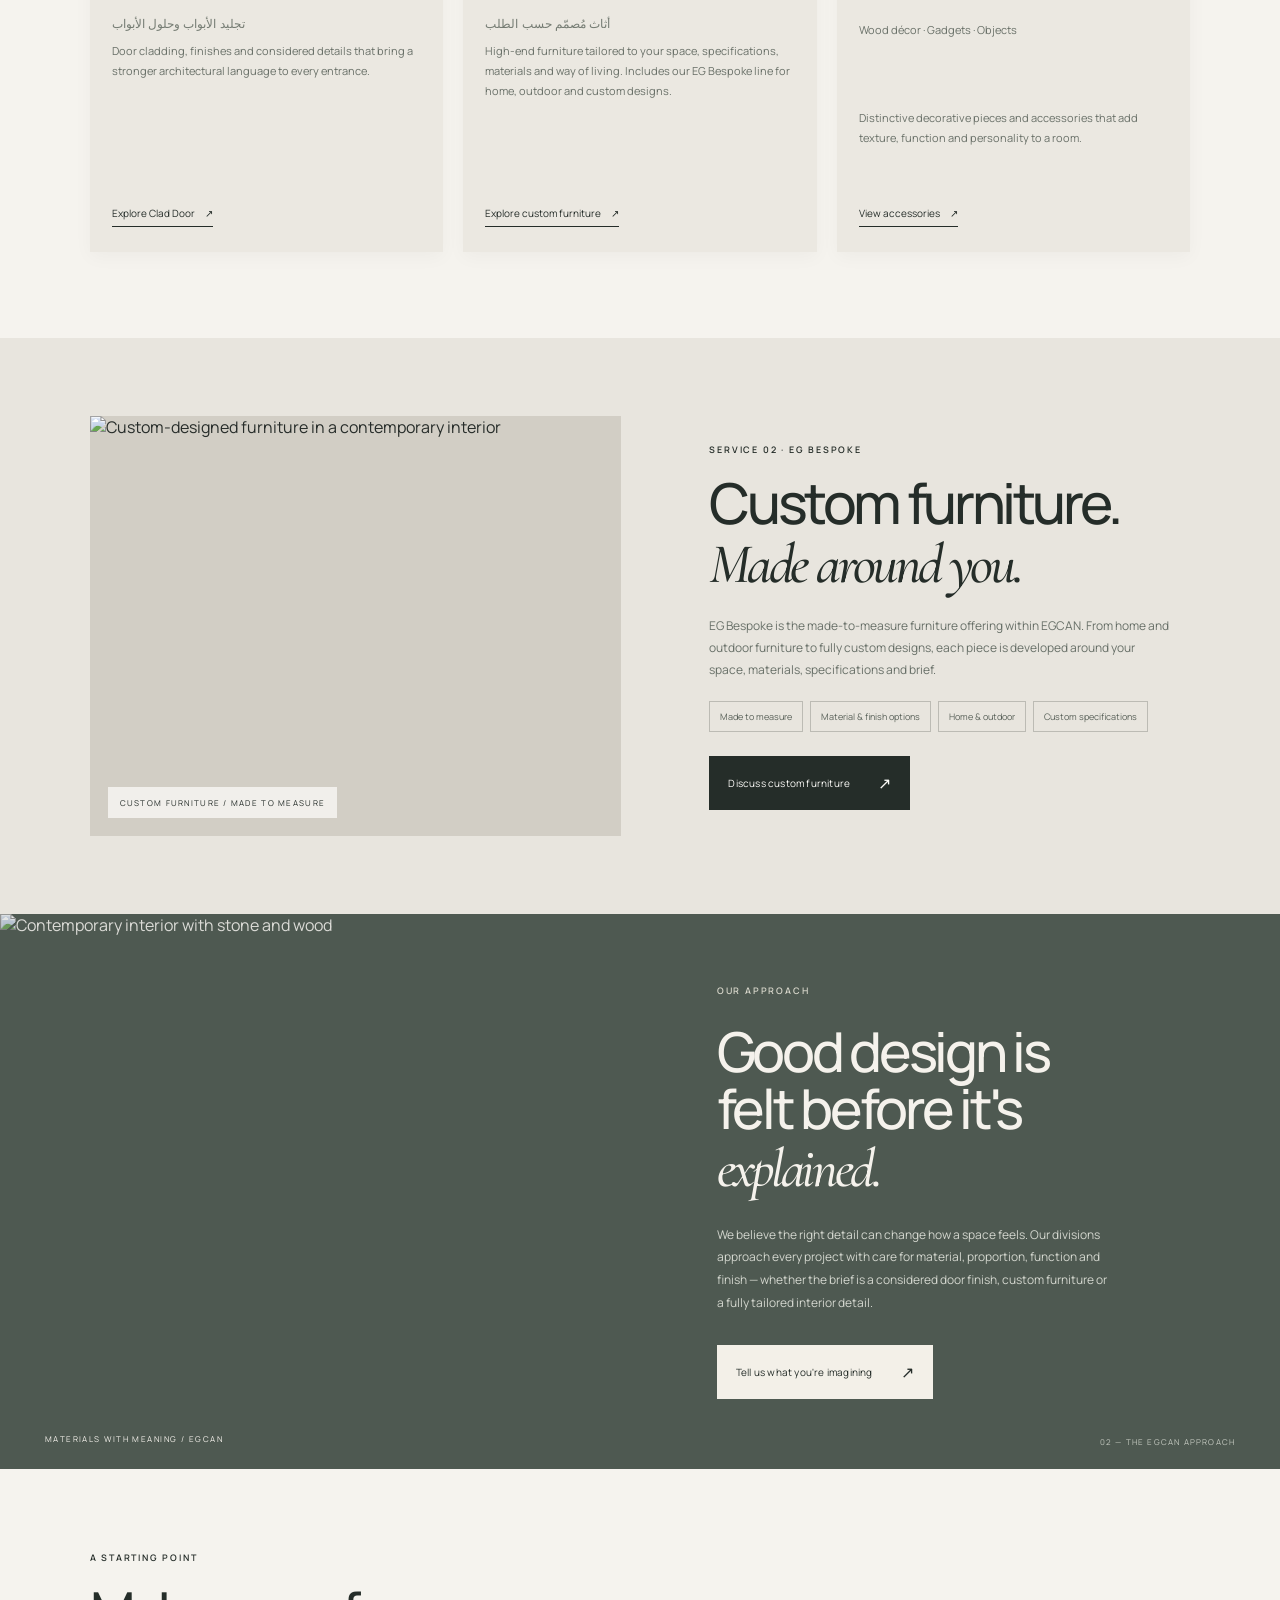
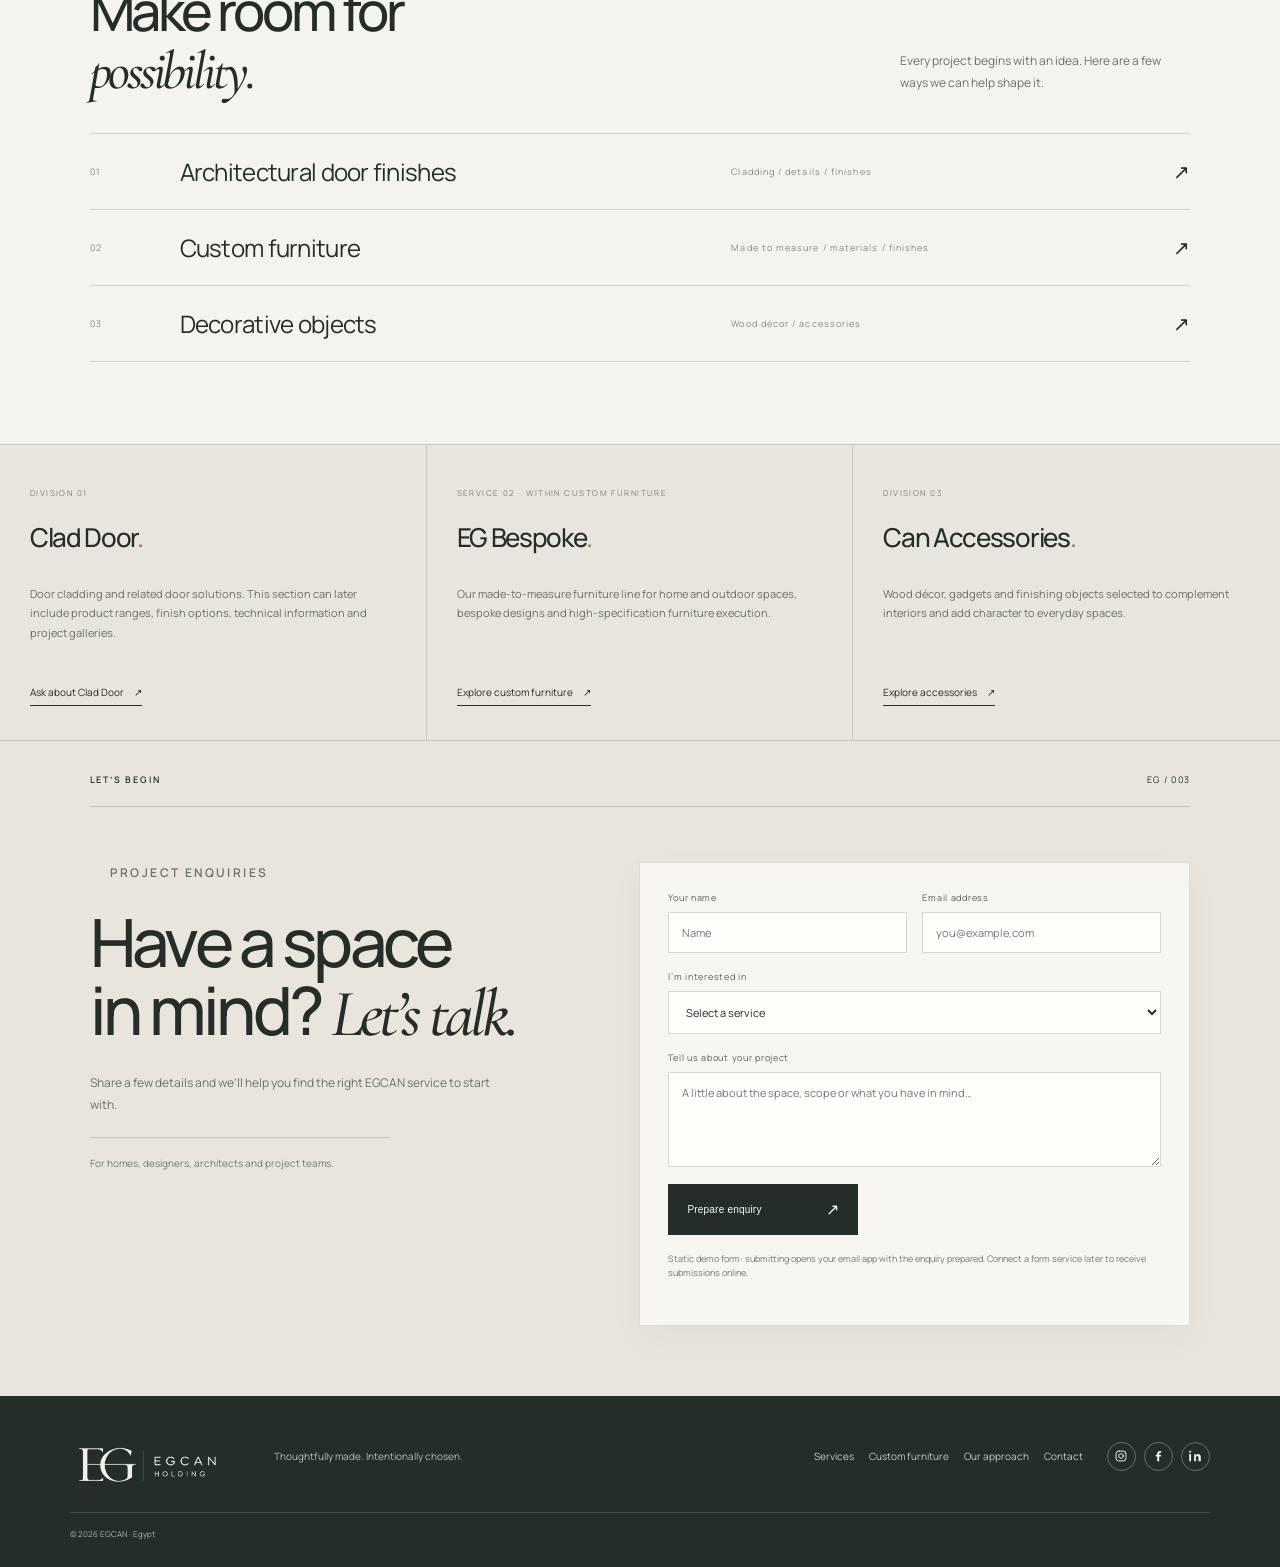
==== commit df2a20a0: "Add files via upload" ====
--- a/index.html
+++ b/index.html
@@ -1,9 +1,9 @@
 <!doctype html>
 <html lang="en">
 <head>
-<meta charset="utf-8"><meta name="viewport" content="width=device-width, initial-scale=1"><meta name="theme-color" content="#252d29">
+<meta charset="utf-8"><meta name="viewport" content="width=device-width, initial-scale=1"><meta name="theme-color" content="#4e5951">
 <meta name="description" content="EGCAN — architectural finishes, bespoke craftsmanship and distinctive objects."><title>EGCAN Holding — Spaces with character</title>
-<link rel="preconnect" href="https://images.unsplash.com"><link rel="preconnect" href="https://fonts.googleapis.com"><link rel="preconnect" href="https://fonts.gstatic.com" crossorigin><link href="https://fonts.googleapis.com/css2?family=Cormorant+Garamond:wght@400;500;600&family=Manrope:wght@400;500;600;700&display=swap" rel="stylesheet"><link rel="stylesheet" href="styles.css">
+<link rel="preconnect" href="https://images.unsplash.com"><link rel="preconnect" href="https://fonts.googleapis.com"><link rel="preconnect" href="https://fonts.gstatic.com" crossorigin><link href="https://fonts.googleapis.com/css2?family=Cormorant+Garamond:wght@400;500;600&family=Manrope:wght@400;500;600;700&display=swap" rel="stylesheet"><link rel="stylesheet" href="styles.css?v=3">
 </head>
 <body>
 <div class="announcement"><span>EGCAN / EGYPT</span><span>Architecture · Interiors · Objects</span></div>
--- a/styles.css
+++ b/styles.css
@@ -24,3 +24,17 @@
 @media(max-width:900px){.brand{width:190px}.main-nav{gap:15px}.main-nav a{font-size:10px}.division-image{height:215px}.division-body{padding:19px 16px}.division-title-row h3{font-size:19px}.division-body>p:not(.division-ar){min-height:95px}.contact-layout{gap:5%}.inquiry-form{padding:22px}.site-footer{grid-template-columns:150px 1fr auto}.footer-social{grid-column:3}.footer-links{grid-column:1/3}.copyright{grid-column:1/-1}}
 @media(max-width:650px){.site-header{background:var(--green);height:72px}.brand{width:180px;max-width:65vw}.menu-toggle{border-color:rgba(255,255,255,.35)}.menu-toggle span{background:#f5f3ee}.main-nav{background:var(--green);color:#f5f3ee;border-bottom-color:rgba(255,255,255,.15)}.main-nav>a{border-bottom-color:rgba(255,255,255,.12)}.main-nav .nav-contact{border-color:rgba(255,255,255,.5)}.hero{padding-top:44px}.hero h1{font-size:clamp(52px,13vw,72px)}.section-pad{padding-top:60px;padding-bottom:60px}.division-grid{gap:15px}.division-image{height:255px}.division-body{padding:22px}.division-title-row h3{font-size:23px}.division-body>p:not(.division-ar){min-height:0}.custom-furniture{padding-top:55px;padding-bottom:55px}.custom-furniture-image{height:300px}.manifesto-copy{padding:50px 7% 70px}.capabilities{padding-top:60px;padding-bottom:60px}.contact-section{padding:25px 5% 55px}.contact-layout{grid-template-columns:1fr;gap:30px;margin-top:38px}.contact-content h2{font-size:clamp(45px,12vw,60px)}.inquiry-form{grid-template-columns:1fr;padding:20px;gap:15px}.form-row:nth-child(n){grid-column:1}.form-submit{width:100%}.site-footer{grid-template-columns:1fr 1fr;gap:17px;padding:26px 5%}.footer-brand{width:145px}.site-footer p{grid-column:1/-1;grid-row:2;margin:0}.footer-links{grid-column:1/-1;grid-row:3;gap:13px}.footer-social{grid-column:1/-1;grid-row:4}.copyright{grid-column:1/-1;grid-row:5}.footer-social a{width:32px;height:32px}}
 .footer-social svg{width:14px;height:14px;fill:none;stroke:currentColor;stroke-width:1.6;stroke-linecap:round;stroke-linejoin:round}.footer-social a:nth-child(2) svg,.footer-social a:nth-child(3) svg{fill:currentColor;stroke:none}.footer-social .social-dot{fill:currentColor;stroke:none}
+
+
+/* Header/footer colour continuity: keep the selected white logo on a matching deep green band. */
+:root{--green:#4e5951;--ink:#252d29}
+.announcement{background:var(--green)!important;color:#f5f3ee!important;border-bottom:1px solid rgba(255,255,255,.12)}
+.site-header{background:var(--green)!important;color:#f5f3ee!important;border-bottom:1px solid rgba(255,255,255,.14)!important;backdrop-filter:none}
+.site-header .brand img{display:block;width:190px;height:auto;max-height:64px;object-fit:contain}
+.site-header .main-nav>a:not(.nav-contact){color:#e3e4dc!important}
+.site-header .main-nav>a:hover,.site-header .main-nav>a.active{color:#d6c3a7!important}
+.site-header .nav-contact{border-color:rgba(245,243,238,.65)!important;color:#f5f3ee!important}
+.site-header .nav-contact:hover{background:#f5f3ee!important;color:var(--ink)!important}
+.site-header .menu-toggle{border-color:rgba(255,255,255,.35)!important}
+.site-header .menu-toggle span{background:#f5f3ee!important}
+@media(max-width:650px){.site-header .main-nav{background:var(--green)!important;color:#f5f3ee!important}.site-header .main-nav>a{border-bottom-color:rgba(255,255,255,.12)!important}}
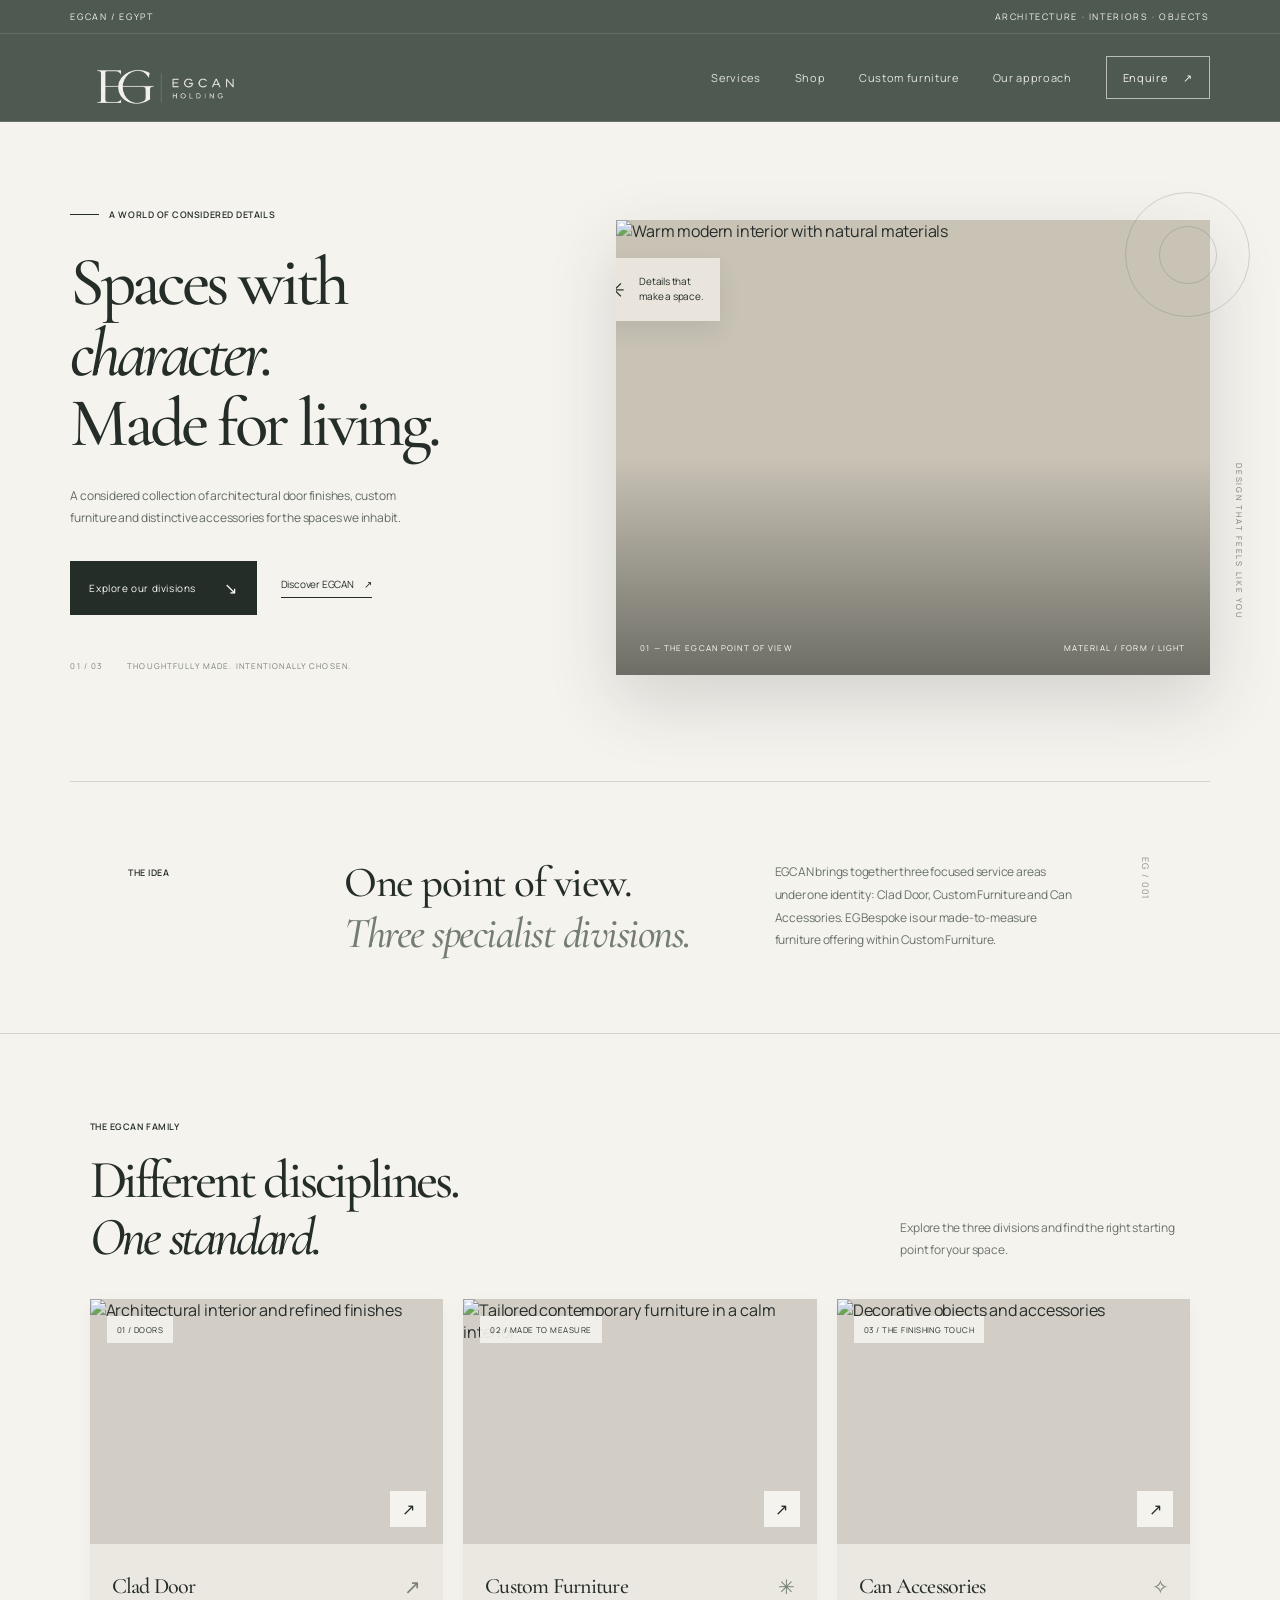
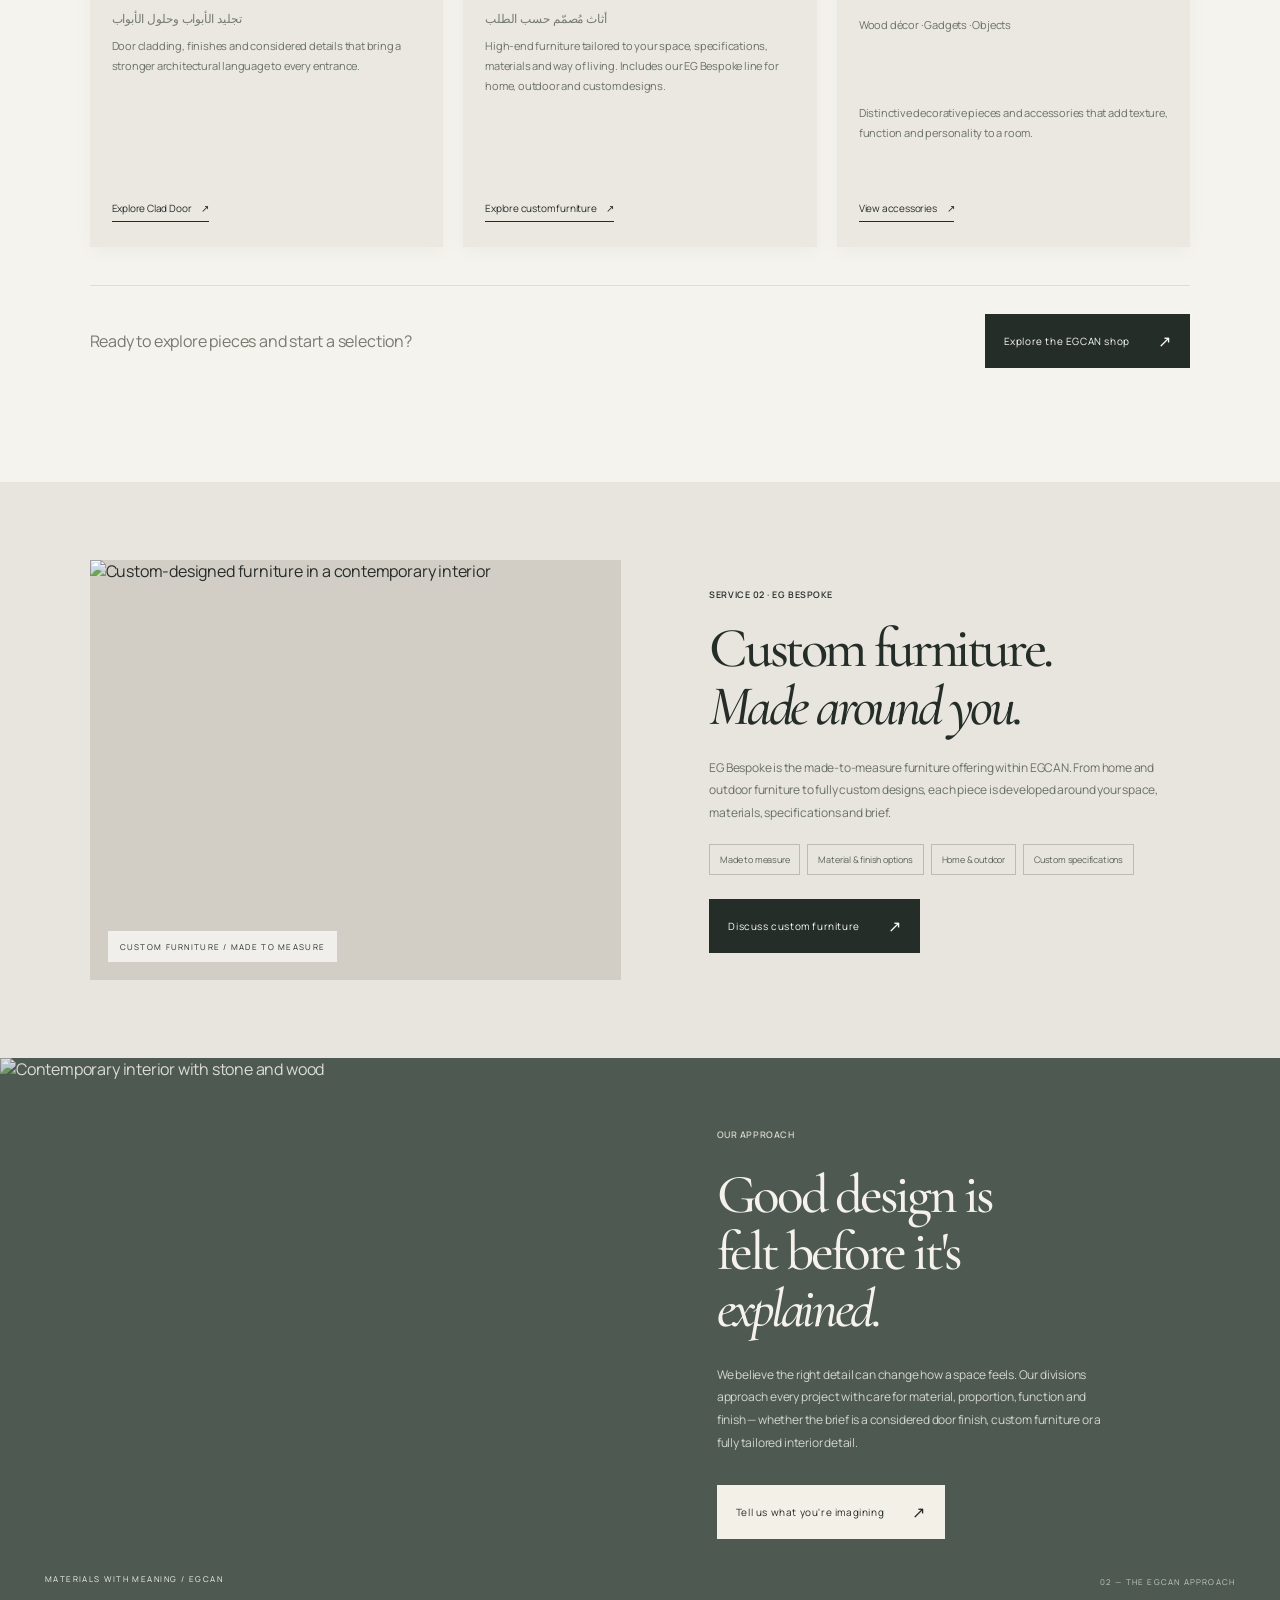
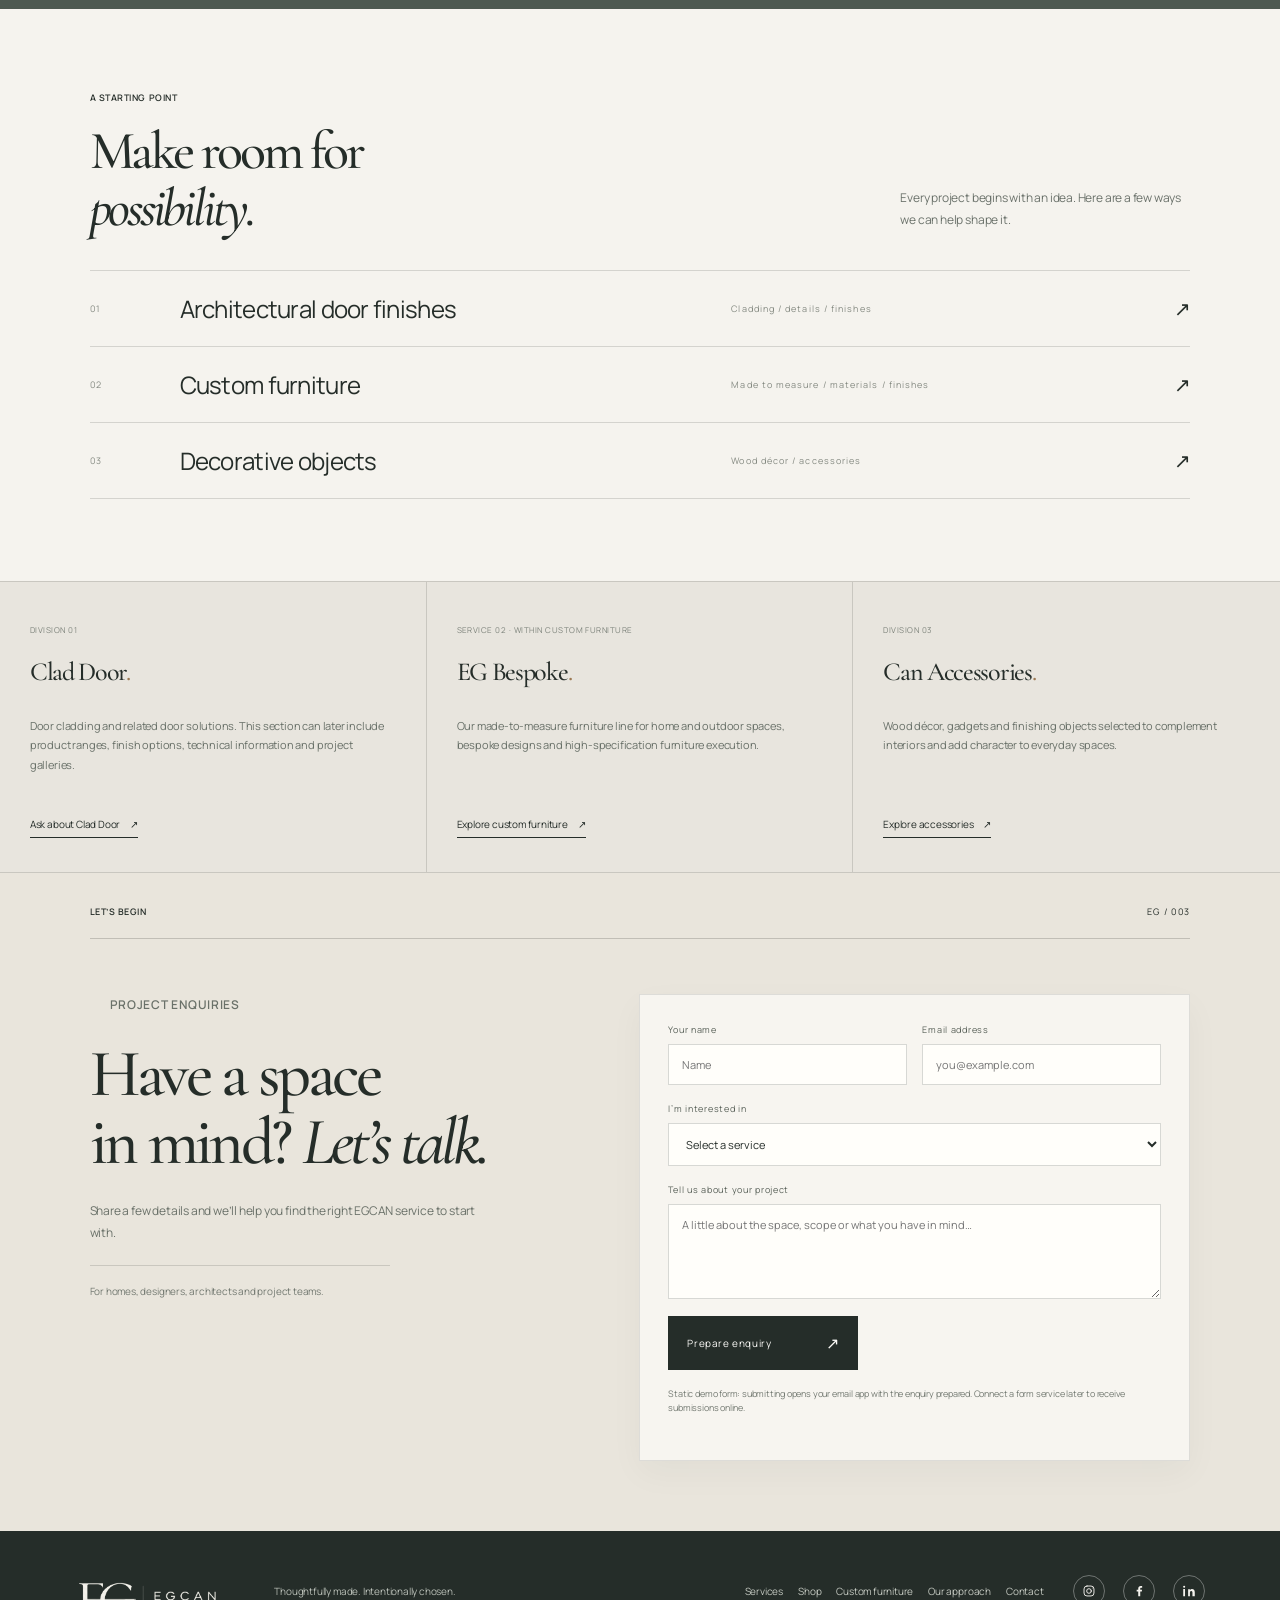
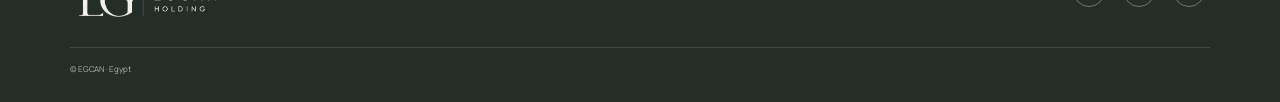
==== commit 4410088d: "Add files via upload" ====
--- a/index.html
+++ b/index.html
@@ -3,27 +3,27 @@
 <head>
 <meta charset="utf-8"><meta name="viewport" content="width=device-width, initial-scale=1"><meta name="theme-color" content="#4e5951">
 <meta name="description" content="EGCAN — architectural finishes, bespoke craftsmanship and distinctive objects."><title>EGCAN Holding — Spaces with character</title>
-<link rel="preconnect" href="https://images.unsplash.com"><link rel="preconnect" href="https://fonts.googleapis.com"><link rel="preconnect" href="https://fonts.gstatic.com" crossorigin><link href="https://fonts.googleapis.com/css2?family=Cormorant+Garamond:wght@400;500;600&family=Manrope:wght@400;500;600;700&display=swap" rel="stylesheet"><link rel="stylesheet" href="styles.css?v=3">
+<link rel="preconnect" href="https://images.unsplash.com"><link rel="preconnect" href="https://fonts.googleapis.com"><link rel="preconnect" href="https://fonts.gstatic.com" crossorigin><link href="https://fonts.googleapis.com/css2?family=Cormorant+Garamond:wght@400;500;600&family=Manrope:wght@400;500;600;700&display=swap" rel="stylesheet"><link rel="stylesheet" href="styles.css?v=6">
 </head>
 <body>
 <div class="announcement"><span>EGCAN / EGYPT</span><span>Architecture · Interiors · Objects</span></div>
-<header class="site-header" id="top"><a class="brand" href="#top" aria-label="EGCAN Holding home"><img src="egcan-logo-middle.png" alt="EGCAN Holding logo"></a><button class="menu-toggle" aria-label="Toggle navigation" aria-expanded="false"><span></span><span></span></button><nav class="main-nav" aria-label="Main navigation"><a href="#divisions">Services</a><a href="#custom-furniture">Custom furniture</a><a href="#approach">Our approach</a><a href="#contact" class="nav-contact">Enquire <span>↗</span></a></nav></header>
+<header class="site-header" id="top"><a class="brand" href="#top" aria-label="EGCAN Holding home"><img src="egcan-logo-middle.png" alt="EGCAN Holding logo"></a><button class="menu-toggle" aria-label="Toggle navigation" aria-expanded="false"><span></span><span></span></button><nav class="main-nav" aria-label="Main navigation"><a href="#divisions">Services</a><a href="shop.html">Shop</a><a href="custom-furniture.html">Custom furniture</a><a href="#approach">Our approach</a><a href="#contact" class="nav-contact">Enquire <span>↗</span></a></nav></header>
 <main>
 <section class="hero"><div class="hero-copy"><p class="eyebrow"><span class="eyebrow-line"></span>A world of considered details</p><h1>Spaces with<br><em>character.</em><br>Made for living.</h1><p class="hero-intro">A considered collection of architectural door finishes, custom furniture and distinctive accessories for the spaces we inhabit.</p><div class="hero-actions"><a class="button button-dark" href="#divisions">Explore our divisions <span>↘</span></a><a class="text-link" href="#approach">Discover EGCAN <span>↗</span></a></div><div class="hero-index"><span>01 / 03</span><span>Thoughtfully made. Intentionally chosen.</span></div></div>
 <div class="hero-visual"><div class="hero-image-wrap" id="heroTilt"><img class="hero-image" src="https://images.unsplash.com/photo-1600210492486-724fe5c67fb0?auto=format&fit=crop&w=1400&q=85" alt="Warm modern interior with natural materials"><div class="image-overlay"></div><div class="image-label"><span>01 — THE EGCAN POINT OF VIEW</span><span>Material / Form / Light</span></div><div class="floating-note"><span class="note-symbol">✳</span><span>Details that<br>make a space.</span></div></div><div class="hero-orbit orbit-one"></div><div class="hero-orbit orbit-two"></div><div class="hero-side-note">DESIGN THAT FEELS LIKE YOU</div></div><div class="hero-bottom-rule"></div></section>
 <section class="intro-strip" id="approach"><p class="eyebrow">THE IDEA</p><p class="intro-statement">One point of view.<br><span>Three specialist divisions.</span></p><p class="intro-description">EGCAN brings together three focused service areas under one identity: Clad Door, Custom Furniture and Can Accessories. EG Bespoke is our made-to-measure furniture offering within Custom Furniture.</p><div class="strip-number">EG / 001</div></section>
 <section class="divisions section-pad" id="divisions"><div class="section-heading"><div><p class="eyebrow">THE EGCAN FAMILY</p><h2>Different disciplines.<br><em>One standard.</em></h2></div><p>Explore the three divisions and find the right starting point for your space.</p></div><div class="division-grid">
-<article class="division-card" data-tilt><div class="division-image"><img src="https://images.unsplash.com/photo-1600607687939-ce8a6c25118c?auto=format&fit=crop&w=1000&q=85" alt="Architectural interior and refined finishes" loading="lazy"><span class="card-index">01 / DOORS</span><span class="card-arrow">↗</span></div><div class="division-body"><div class="division-title-row"><h3>Clad Door</h3><span class="division-symbol">↗</span></div><p class="division-ar" lang="ar" dir="rtl">تجليد الأبواب وحلول الأبواب</p><p>Door cladding, finishes and considered details that bring a stronger architectural language to every entrance.</p><a href="#clad-door-details" class="under-link">Explore Clad Door <span>↗</span></a></div></article>
-<article class="division-card" data-tilt><div class="division-image"><img src="https://images.unsplash.com/photo-1616486338812-3dadae4b4ace?auto=format&fit=crop&w=1000&q=85" alt="Tailored contemporary furniture in a calm interior" loading="lazy"><span class="card-index">02 / MADE TO MEASURE</span><span class="card-arrow">↗</span></div><div class="division-body"><div class="division-title-row"><h3>Custom Furniture</h3><span class="division-symbol">✳</span></div><p class="division-ar">أثاث مُصمّم حسب الطلب</p><p>High-end furniture tailored to your space, specifications, materials and way of living. Includes our EG Bespoke line for home, outdoor and custom designs.</p><a href="#custom-furniture" class="under-link">Explore custom furniture <span>↗</span></a></div></article>
-<article class="division-card" data-tilt><div class="division-image"><img src="https://images.unsplash.com/photo-1603006905003-be475563bc59?auto=format&fit=crop&w=1000&q=85" alt="Decorative objects and accessories" loading="lazy"><span class="card-index">03 / THE FINISHING TOUCH</span><span class="card-arrow">↗</span></div><div class="division-body"><div class="division-title-row"><h3>Can Accessories</h3><span class="division-symbol">✧</span></div><p>Wood décor · Gadgets · Objects</p><p>Distinctive decorative pieces and accessories that add texture, function and personality to a room.</p><a href="#accessories-details" class="under-link">View accessories <span>↗</span></a></div></article>
-</div></section>
+<article class="division-card" data-tilt data-page="clad-door.html" tabindex="0" role="link" aria-label="Explore Clad Door"><div class="division-image"><img src="https://images.unsplash.com/photo-1600607687939-ce8a6c25118c?auto=format&fit=crop&w=1000&q=85" alt="Architectural interior and refined finishes" loading="lazy"><span class="card-index">01 / DOORS</span><a class="card-arrow" href="clad-door.html" aria-label="Explore Clad Door">↗</a></div><div class="division-body"><div class="division-title-row"><h3>Clad Door</h3><span class="division-symbol">↗</span></div><p class="division-ar" lang="ar" dir="rtl">تجليد الأبواب وحلول الأبواب</p><p>Door cladding, finishes and considered details that bring a stronger architectural language to every entrance.</p><a href="clad-door.html" class="under-link">Explore Clad Door <span>↗</span></a></div></article>
+<article class="division-card" data-tilt data-page="custom-furniture.html" tabindex="0" role="link" aria-label="Explore Custom Furniture"><div class="division-image"><img src="https://images.unsplash.com/photo-1616486338812-3dadae4b4ace?auto=format&fit=crop&w=1000&q=85" alt="Tailored contemporary furniture in a calm interior" loading="lazy"><span class="card-index">02 / MADE TO MEASURE</span><a class="card-arrow" href="custom-furniture.html" aria-label="Explore Custom Furniture">↗</a></div><div class="division-body"><div class="division-title-row"><h3>Custom Furniture</h3><span class="division-symbol">✳</span></div><p class="division-ar">أثاث مُصمّم حسب الطلب</p><p>High-end furniture tailored to your space, specifications, materials and way of living. Includes our EG Bespoke line for home, outdoor and custom designs.</p><a href="custom-furniture.html" class="under-link">Explore custom furniture <span>↗</span></a></div></article>
+<article class="division-card" data-tilt data-page="can-accessories.html" tabindex="0" role="link" aria-label="Explore Can Accessories"><div class="division-image"><img src="https://images.unsplash.com/photo-1603006905003-be475563bc59?auto=format&fit=crop&w=1000&q=85" alt="Decorative objects and accessories" loading="lazy"><span class="card-index">03 / THE FINISHING TOUCH</span><a class="card-arrow" href="can-accessories.html" aria-label="Explore Can Accessories">↗</a></div><div class="division-body"><div class="division-title-row"><h3>Can Accessories</h3><span class="division-symbol">✧</span></div><p>Wood décor · Gadgets · Objects</p><p>Distinctive decorative pieces and accessories that add texture, function and personality to a room.</p><a href="can-accessories.html" class="under-link">View accessories <span>↗</span></a></div></article>
+</div><div class="shop-cta-row"><p>Ready to explore pieces and start a selection?</p><a class="button button-dark" href="shop.html">Explore the EGCAN shop <span>↗</span></a></div></section>
 <section class="custom-furniture section-pad" id="custom-furniture">
   <div class="custom-furniture-image"><img src="https://images.unsplash.com/photo-1616486338812-3dadae4b4ace?auto=format&fit=crop&w=1400&q=85" alt="Custom-designed furniture in a contemporary interior" loading="lazy"><span class="custom-image-tag">CUSTOM FURNITURE / MADE TO MEASURE</span></div>
   <div class="custom-furniture-copy"><p class="eyebrow">SERVICE 02 · EG BESPOKE</p><h2>Custom furniture.<br><em>Made around you.</em></h2><p>EG Bespoke is the made-to-measure furniture offering within EGCAN. From home and outdoor furniture to fully custom designs, each piece is developed around your space, materials, specifications and brief.</p><div class="custom-tags"><span>Made to measure</span><span>Material & finish options</span><span>Home & outdoor</span><span>Custom specifications</span></div><a class="button button-dark" href="#contact">Discuss custom furniture <span>↗</span></a></div>
 </section>
 <section class="manifesto"><div class="manifesto-image"><img src="https://images.unsplash.com/photo-1600607687920-4e2a09cf159d?auto=format&fit=crop&w=1400&q=85" alt="Contemporary interior with stone and wood" loading="lazy"><div class="manifesto-image-caption">MATERIALS WITH MEANING / EGCAN</div></div><div class="manifesto-copy"><p class="eyebrow">OUR APPROACH</p><h2>Good design is<br>felt before it's<br><em>explained.</em></h2><p>We believe the right detail can change how a space feels. Our divisions approach every project with care for material, proportion, function and finish — whether the brief is a considered door finish, custom furniture or a fully tailored interior detail.</p><a class="button button-light" href="#contact">Tell us what you're imagining <span>↗</span></a><span class="manifesto-number">02 — THE EGCAN APPROACH</span></div></section>
-<section class="capabilities section-pad" id="inspiration"><div class="section-heading"><div><p class="eyebrow">A STARTING POINT</p><h2>Make room for<br><em>possibility.</em></h2></div><p>Every project begins with an idea. Here are a few ways we can help shape it.</p></div><div class="capability-list"><a href="#clad-door-details" class="capability-item"><span class="cap-number">01</span><span class="cap-title">Architectural door finishes</span><span class="cap-desc">Cladding / details / finishes</span><span class="cap-plus">↗</span></a><a href="#custom-furniture" class="capability-item"><span class="cap-number">02</span><span class="cap-title">Custom furniture</span><span class="cap-desc">Made to measure / materials / finishes</span><span class="cap-plus">↗</span></a><a href="#accessories-details" class="capability-item"><span class="cap-number">03</span><span class="cap-title">Decorative objects</span><span class="cap-desc">Wood décor / accessories</span><span class="cap-plus">↗</span></a></div></section>
-<section class="division-details" aria-label="Division details"><article class="detail-panel" id="clad-door-details"><div><span class="detail-label">DIVISION 01</span><h2>Clad Door<span>.</span></h2></div><p>Door cladding and related door solutions. This section can later include product ranges, finish options, technical information and project galleries.</p><a href="#contact" class="under-link">Ask about Clad Door <span>↗</span></a></article><article class="detail-panel" id="bespoke-details"><div><span class="detail-label">SERVICE 02 · WITHIN CUSTOM FURNITURE</span><h2>EG Bespoke<span>.</span></h2></div><p>Our made-to-measure furniture line for home and outdoor spaces, bespoke designs and high-specification furniture execution.</p><a href="#custom-furniture" class="under-link">Explore custom furniture <span>↗</span></a></article><article class="detail-panel" id="accessories-details"><div><span class="detail-label">DIVISION 03</span><h2>Can Accessories<span>.</span></h2></div><p>Wood décor, gadgets and finishing objects selected to complement interiors and add character to everyday spaces.</p><a href="#contact" class="under-link">Explore accessories <span>↗</span></a></article></section>
+<section class="capabilities section-pad" id="inspiration"><div class="section-heading"><div><p class="eyebrow">A STARTING POINT</p><h2>Make room for<br><em>possibility.</em></h2></div><p>Every project begins with an idea. Here are a few ways we can help shape it.</p></div><div class="capability-list"><a href="clad-door.html" class="capability-item"><span class="cap-number">01</span><span class="cap-title">Architectural door finishes</span><span class="cap-desc">Cladding / details / finishes</span><span class="cap-plus">↗</span></a><a href="custom-furniture.html" class="capability-item"><span class="cap-number">02</span><span class="cap-title">Custom furniture</span><span class="cap-desc">Made to measure / materials / finishes</span><span class="cap-plus">↗</span></a><a href="can-accessories.html" class="capability-item"><span class="cap-number">03</span><span class="cap-title">Decorative objects</span><span class="cap-desc">Wood décor / accessories</span><span class="cap-plus">↗</span></a></div></section>
+<section class="division-details" aria-label="Division details"><article class="detail-panel" id="clad-door-details"><div><span class="detail-label">DIVISION 01</span><h2>Clad Door<span>.</span></h2></div><p>Door cladding and related door solutions. This section can later include product ranges, finish options, technical information and project galleries.</p><a href="#contact" class="under-link">Ask about Clad Door <span>↗</span></a></article><article class="detail-panel" id="bespoke-details"><div><span class="detail-label">SERVICE 02 · WITHIN CUSTOM FURNITURE</span><h2>EG Bespoke<span>.</span></h2></div><p>Our made-to-measure furniture line for home and outdoor spaces, bespoke designs and high-specification furniture execution.</p><a href="custom-furniture.html" class="under-link">Explore custom furniture <span>↗</span></a></article><article class="detail-panel" id="accessories-details"><div><span class="detail-label">DIVISION 03</span><h2>Can Accessories<span>.</span></h2></div><p>Wood décor, gadgets and finishing objects selected to complement interiors and add character to everyday spaces.</p><a href="#contact" class="under-link">Explore accessories <span>↗</span></a></article></section>
 <section class="contact-section" id="contact"><div class="contact-top"><p class="eyebrow">LET’S BEGIN</p><span>EG / 003</span></div><div class="contact-layout"><div class="contact-content"><p class="eyebrow">PROJECT ENQUIRIES</p><h2>Have a space<br>in mind? <em>Let’s talk.</em></h2><p>Share a few details and we’ll help you find the right EGCAN service to start with.</p><div class="contact-note">For homes, designers, architects and project teams.</div></div><form class="inquiry-form" id="inquiryForm"><div class="form-row"><label for="name">Your name</label><input id="name" name="name" autocomplete="name" required placeholder="Name"></div><div class="form-row"><label for="email">Email address</label><input id="email" name="email" type="email" autocomplete="email" required placeholder="you@example.com"></div><div class="form-row"><label for="service">I’m interested in</label><select id="service" name="service" required><option value="" disabled selected>Select a service</option><option>Clad Door</option><option>Custom Furniture / EG Bespoke</option><option>Can Accessories</option><option>Multiple services / Project enquiry</option></select></div><div class="form-row"><label for="message">Tell us about your project</label><textarea id="message" name="message" rows="4" placeholder="A little about the space, scope or what you have in mind…"></textarea></div><button class="button button-dark form-submit" type="submit">Prepare enquiry <span>↗</span></button><p class="form-note">Static demo form: submitting opens your email app with the enquiry prepared. Connect a form service later to receive submissions online.</p><p class="form-status" id="formStatus" aria-live="polite"></p></form></div></section>
-</main><footer class="site-footer"><a class="footer-brand" href="#top" aria-label="EGCAN Holding home"><img src="egcan-logo-middle.png" alt="EGCAN Holding logo"></a><p>Thoughtfully made. Intentionally chosen.</p><div class="footer-links"><a href="#divisions">Services</a><a href="#custom-furniture">Custom furniture</a><a href="#approach">Our approach</a><a href="#contact">Contact</a></div><div class="footer-social" aria-label="Social media"><a href="https://www.instagram.com/" target="_blank" rel="noreferrer" aria-label="Instagram"><svg viewBox="0 0 24 24" aria-hidden="true"><rect x="3.5" y="3.5" width="17" height="17" rx="5"/><circle cx="12" cy="12" r="4"/><circle cx="17.6" cy="6.7" r=".8" class="social-dot"/></svg></a><a href="https://www.facebook.com/" target="_blank" rel="noreferrer" aria-label="Facebook"><svg viewBox="0 0 24 24" aria-hidden="true"><path d="M14.1 21v-8h2.7l.4-3.1h-3.1v-2c0-.9.3-1.5 1.6-1.5h1.7V3.6c-.3 0-1.3-.1-2.5-.1-2.5 0-4.2 1.5-4.2 4.3v2.1H8v3.1h2.7v8z"/></svg></a><a href="https://www.linkedin.com/" target="_blank" rel="noreferrer" aria-label="LinkedIn"><svg viewBox="0 0 24 24" aria-hidden="true"><path d="M5.2 8.6H2.1V21h3.1zM3.7 3a1.8 1.8 0 1 0 0 3.6 1.8 1.8 0 0 0 0-3.6M21.9 13.9c0-3.7-2-5.4-4.7-5.4a4 4 0 0 0-3.6 2v-1.7h-3.1V21h3.1v-6.1c0-1.6.3-3.1 2.3-3.1s2 1.8 2 3.2V21H21.9z"/></svg></a></div><span class="copyright">© <span id="year"></span> EGCAN · Egypt</span></footer>
+</main><footer class="site-footer"><a class="footer-brand" href="#top" aria-label="EGCAN Holding home"><img src="egcan-logo-middle.png" alt="EGCAN Holding logo"></a><p>Thoughtfully made. Intentionally chosen.</p><div class="footer-links"><a href="#divisions">Services</a><a href="shop.html">Shop</a><a href="custom-furniture.html">Custom furniture</a><a href="#approach">Our approach</a><a href="#contact">Contact</a></div><div class="footer-social" aria-label="Social media"><a href="https://www.instagram.com/" target="_blank" rel="noreferrer" aria-label="Instagram"><svg viewBox="0 0 24 24" aria-hidden="true"><rect x="3.5" y="3.5" width="17" height="17" rx="5"/><circle cx="12" cy="12" r="4"/><circle cx="17.6" cy="6.7" r=".8" class="social-dot"/></svg></a><a href="https://www.facebook.com/" target="_blank" rel="noreferrer" aria-label="Facebook"><svg viewBox="0 0 24 24" aria-hidden="true"><path d="M14.1 21v-8h2.7l.4-3.1h-3.1v-2c0-.9.3-1.5 1.6-1.5h1.7V3.6c-.3 0-1.3-.1-2.5-.1-2.5 0-4.2 1.5-4.2 4.3v2.1H8v3.1h2.7v8z"/></svg></a><a href="https://www.linkedin.com/" target="_blank" rel="noreferrer" aria-label="LinkedIn"><svg viewBox="0 0 24 24" aria-hidden="true"><path d="M5.2 8.6H2.1V21h3.1zM3.7 3a1.8 1.8 0 1 0 0 3.6 1.8 1.8 0 0 0 0-3.6M21.9 13.9c0-3.7-2-5.4-4.7-5.4a4 4 0 0 0-3.6 2v-1.7h-3.1V21h3.1v-6.1c0-1.6.3-3.1 2.3-3.1s2 1.8 2 3.2V21H21.9z"/></svg></a></div><span class="copyright">© <span id="year"></span> EGCAN · Egypt</span></footer>
 <script src="script.js"></script></body></html>
--- a/styles.css
+++ b/styles.css
@@ -38,3 +38,12 @@
 .site-header .menu-toggle{border-color:rgba(255,255,255,.35)!important}
 .site-header .menu-toggle span{background:#f5f3ee!important}
 @media(max-width:650px){.site-header .main-nav{background:var(--green)!important;color:#f5f3ee!important}.site-header .main-nav>a{border-bottom-color:rgba(255,255,255,.12)!important}}
+
+/* Multi-page division landing pages */
+.division-page{--division-accent:var(--green);--division-paper:var(--paper)}.custom-furniture-page{--division-accent:#7b6956;--division-paper:#f4f0e9}.can-accessories-page{--division-accent:#6d7770;--division-paper:#f2f3ef}.division-page main{background:var(--division-paper)}.division-hero{display:grid;grid-template-columns:.92fr 1.08fr;gap:7%;padding:68px 7% 74px;max-width:1440px;margin:0 auto;min-height:600px;align-items:center}.back-link{display:inline-block;font-size:10px;color:#777d75;margin-bottom:44px}.division-hero .eyebrow{color:var(--division-accent);margin-bottom:22px}.division-hero h1{font-size:clamp(48px,6vw,82px);font-weight:500;line-height:.98;letter-spacing:-.065em;margin:0 0 24px}.division-hero h1 em,.division-intro-band h2 em,.subservices h2 em,.division-cta h2 em{font-family:'Cormorant Garamond',Georgia,serif;font-weight:500;letter-spacing:-.04em}.division-hero h1 em{color:var(--division-accent)}.division-lead{font-size:13px;line-height:1.9;color:#687068;max-width:430px}.division-signature{display:flex;justify-content:space-between;max-width:390px;border-top:1px solid var(--line);padding-top:16px;margin-top:46px;font-size:8px;letter-spacing:.15em;color:#858a82}.division-hero-visual{height:480px;position:relative;overflow:hidden;background:#d5d0c6}.division-hero-visual img{filter:saturate(.72);transition:transform .7s}.division-hero-visual:hover img{transform:scale(1.035)}.division-visual-label{position:absolute;bottom:20px;left:22px;color:white;font-size:8px;letter-spacing:.16em}.division-visual-number{position:absolute;right:20px;top:20px;color:white;font-family:'Cormorant Garamond',serif;font-size:32px}.division-intro-band{background:var(--division-accent);color:#f7f4ee;padding:65px 10%;display:grid;grid-template-columns:.7fr 1.5fr 1fr;gap:30px;align-items:start}.division-intro-band .eyebrow{margin:8px 0;color:#e1ded5}.division-intro-band h2{font-size:clamp(26px,3vw,39px);font-weight:400;line-height:1.2;letter-spacing:-.035em;margin:0}.division-intro-band>p:last-child{font-size:11px;line-height:1.9;color:#e0e1d9;margin:4px 0}.subservices{padding-top:90px;padding-bottom:95px}.subservice-grid{display:grid;grid-template-columns:repeat(3,minmax(0,1fr));gap:20px}.subservice-card{background:#ebe8e1;min-width:0}.subservice-image{height:260px;overflow:hidden;background:#d7d1c7}.subservice-image img{filter:saturate(.72);transition:transform .7s}.subservice-card:hover img{transform:scale(1.04)}.subservice-copy{padding:23px 22px 27px}.subservice-copy h3{font-size:22px;font-weight:500;letter-spacing:-.035em;margin:0 0 10px}.subservice-copy p{font-size:11px;line-height:1.85;color:#687068;margin:0;min-height:62px}.division-cta{background:#e9e5dc;padding:78px 7%;display:grid;grid-template-columns:.9fr 1.1fr;gap:8%;align-items:start}.division-cta>div{max-width:440px}.division-cta .eyebrow{color:var(--division-accent);margin-bottom:20px}.division-cta h2{font-size:clamp(42px,5vw,64px);line-height:1.02;letter-spacing:-.055em;font-weight:500;margin:0 0 18px}.division-cta>div>p:not(.eyebrow){font-size:12px;line-height:1.85;color:#687068}.division-page .inquiry-form{background:#f7f5f0}.division-page .button-dark{background:var(--division-accent)}.division-page .button-dark:hover{filter:brightness(1.12)}.division-page .site-footer{background:#3e4a42}@media(max-width:850px){.division-hero{grid-template-columns:1fr;gap:34px;padding:48px 6% 60px}.division-hero-copy{max-width:650px}.division-hero-visual{height:420px}.division-intro-band{grid-template-columns:1fr 1.5fr;padding:48px 7%}.division-intro-band>p:last-child{grid-column:2}.subservices{padding:65px 6%}.subservice-grid{gap:14px}.subservice-image{height:205px}.subservice-copy{padding:18px}.division-cta{padding:60px 6%;gap:5%}}@media(max-width:620px){.division-hero{padding:34px 5% 48px}.back-link{margin-bottom:32px}.division-hero h1{font-size:clamp(47px,13vw,68px)}.division-hero-visual{height:330px}.division-intro-band{grid-template-columns:1fr;gap:16px;padding:40px 6%}.division-intro-band>p:last-child{grid-column:auto}.subservices{padding:55px 5%}.subservices .section-heading{display:block}.subservices .section-heading>p{margin-top:18px}.subservice-grid{grid-template-columns:1fr;gap:16px}.subservice-image{height:250px}.subservice-copy p{min-height:0}.division-cta{grid-template-columns:1fr;gap:28px;padding:50px 5%}.division-cta h2{font-size:48px}}
+
+/* EGCAN shop expansion — premium editorial typography and e-commerce prototype */
+:root{--eg-green:#35443b;--eg-green-deep:#26352d;--eg-paper:#f7f5f0;--eg-ink:#262923;--eg-muted:#777a70;--eg-line:#deded5;--eg-serif:"Playfair Display","Cormorant Garamond",Georgia,serif;--eg-sans:"Manrope","DM Sans",Arial,sans-serif}
+body{font-family:var(--eg-sans);letter-spacing:-.012em}h1,h2,h3,.intro-statement,.division-title-row h3{font-family:var(--eg-serif);font-weight:500;letter-spacing:-.035em}h1 em,h2 em{font-weight:400}p,.main-nav,a,button,input,textarea,select{font-family:var(--eg-sans)}.main-nav a,.button,.eyebrow,.card-index,.detail-label{letter-spacing:.06em}
+.shop-cta-row{display:flex;align-items:center;justify-content:space-between;gap:24px;padding:28px 0;border-top:1px solid var(--eg-line);margin-top:38px}.shop-cta-row p{margin:0;color:var(--eg-muted)}.shop-page{background:var(--eg-paper)}.shop-hero{display:grid;grid-template-columns:.9fr 1.1fr;gap:7vw;align-items:center;padding:76px max(6vw,24px) 70px;background:#f1efe8}.shop-hero h1{font-size:clamp(3.5rem,7vw,7.2rem);line-height:.98;margin:20px 0 24px}.shop-hero h1 em{color:var(--eg-green)}.shop-hero p:not(.eyebrow){max-width:470px;line-height:1.85;color:#676b62}.shop-hero-image{height:450px;overflow:hidden}.shop-hero-image img{width:100%;height:100%;object-fit:cover;display:block}.shop-controls{padding-top:60px;padding-bottom:24px;display:flex;align-items:end;justify-content:space-between;gap:30px}.shop-controls h2{font-size:clamp(2.6rem,4vw,4.5rem);margin:12px 0 0}.shop-filters{display:flex;gap:9px;flex-wrap:wrap;justify-content:flex-end}.filter-chip{border:1px solid #c9ccc2;border-radius:100px;background:transparent;padding:11px 17px;color:var(--eg-green);font-size:.78rem;cursor:pointer;transition:.2s}.filter-chip:hover,.filter-chip.active{background:var(--eg-green);border-color:var(--eg-green);color:#fff}.product-grid{display:grid;grid-template-columns:repeat(3,minmax(0,1fr));gap:34px 22px;padding-top:22px;padding-bottom:80px}.product-card{background:#fff;min-width:0;display:flex;flex-direction:column;transition:transform .25s,box-shadow .25s}.product-card:hover{transform:translateY(-4px);box-shadow:0 18px 40px #26352d0d}.product-photo{height:300px;position:relative;overflow:hidden;background:#e6e4dc}.product-photo img{width:100%;height:100%;object-fit:cover;display:block;transition:transform .6s}.product-card:hover .product-photo img{transform:scale(1.035)}.product-tag{position:absolute;left:15px;top:15px;background:#fffdf7e8;padding:8px 10px;font-size:.62rem;letter-spacing:.1em;color:var(--eg-green)}.product-info{padding:20px 20px 18px;display:flex;flex-direction:column;justify-content:space-between;gap:26px;flex:1}.product-info h3{font-size:1.55rem;margin:0 0 8px}.product-info p{font-size:.85rem;color:var(--eg-muted);line-height:1.7;margin:0}.product-bottom{border-top:1px solid #e9e8e1;padding-top:15px;display:flex;align-items:center;justify-content:space-between;gap:12px}.price-label{font-size:.75rem;color:var(--eg-green);font-weight:700}.add-to-cart{border:0;background:transparent;color:var(--eg-green);font-size:.76rem;font-weight:700;cursor:pointer;padding:9px 0 9px 8px;white-space:nowrap}.add-to-cart span{font-size:1.2rem;margin-left:7px}.add-to-cart:hover{color:#8c7558}.shop-note{background:#eae9e1;display:grid;grid-template-columns:1fr 1fr;gap:8vw;align-items:center;padding-top:65px;padding-bottom:65px}.shop-note h2{font-size:clamp(2.4rem,4vw,4rem);line-height:1.08;margin:12px 0 0}.shop-note>p{color:#656a60;line-height:1.9;max-width:580px}.cart-trigger{background:transparent;border:1px solid #ffffff55;color:inherit;padding:9px 13px;border-radius:99px;font-size:.78rem;cursor:pointer}.cart-count{display:inline-flex;align-items:center;justify-content:center;min-width:21px;height:21px;border-radius:50%;background:#d8c9aa;color:#26352d;font-size:.68rem;font-weight:700;margin-left:6px}.cart-backdrop{position:fixed;inset:0;background:#12181280;z-index:100;opacity:0;visibility:hidden;transition:.25s}.cart-backdrop.is-open{opacity:1;visibility:visible}.cart-drawer{position:fixed;right:0;top:0;height:100dvh;width:min(460px,100%);background:#f9f8f3;z-index:101;transform:translateX(102%);transition:transform .3s ease;display:flex;flex-direction:column;padding:28px 26px 22px;box-shadow:-15px 0 50px #0001}.cart-drawer.is-open{transform:translateX(0)}.cart-head{display:flex;align-items:flex-start;justify-content:space-between;border-bottom:1px solid var(--eg-line);padding-bottom:18px}.cart-head h2{margin:5px 0 0;font-size:2.2rem}.cart-close{font-size:2rem;line-height:1;border:0;background:none;color:var(--eg-green);cursor:pointer}.cart-items{overflow:auto;flex:1;padding:12px 0}.empty-cart{color:var(--eg-muted);line-height:1.7;padding:20px 0}.cart-line{display:grid;grid-template-columns:1fr auto;gap:8px;padding:16px 0;border-bottom:1px solid var(--eg-line)}.cart-line h3{font-size:1.2rem;margin:0 0 5px}.cart-line p{font-size:.76rem;color:var(--eg-muted);margin:0}.cart-line-actions{display:flex;align-items:center;gap:9px}.qty-button{width:27px;height:27px;border:1px solid #cfd1c8;background:transparent;border-radius:50%;cursor:pointer;color:var(--eg-green)}.cart-footer{border-top:1px solid var(--eg-line);padding-top:18px}.cart-footer>p{font-size:.78rem;line-height:1.6;color:var(--eg-muted)}.cart-footer .button{width:100%;justify-content:center}.clear-cart{display:block;margin:12px auto 0;border:0;background:none;color:var(--eg-muted);text-decoration:underline;cursor:pointer;font-size:.75rem}.form-status{font-size:.82rem;line-height:1.6;color:var(--eg-green)}body.cart-open{overflow:hidden}.division-shop-cta{margin:45px 6vw 0;padding-bottom:40px}.footer-social a{display:inline-flex;align-items:center;justify-content:center;width:32px;height:32px;border:1px solid #ffffff55;border-radius:50%;text-decoration:none;margin:0 5px;font-size:.8rem}.product-card[hidden]{display:none!important}
+@media(max-width:900px){.shop-hero{grid-template-columns:1fr;gap:30px;padding-top:50px}.shop-hero-image{height:350px}.shop-controls{align-items:flex-start;flex-direction:column}.shop-filters{justify-content:flex-start}.product-grid{grid-template-columns:repeat(2,minmax(0,1fr));gap:22px 16px}.product-photo{height:260px}.shop-note{grid-template-columns:1fr;gap:22px}}@media(max-width:560px){.shop-hero{padding:42px 22px}.shop-hero h1{font-size:3.6rem}.shop-hero-image{height:260px}.shop-controls,.product-grid,.shop-note{padding-left:22px;padding-right:22px}.product-grid{grid-template-columns:1fr;gap:22px}.product-photo{height:310px}.product-info{padding:18px}.shop-cta-row{align-items:flex-start;flex-direction:column}.filter-chip{padding:10px 13px;font-size:.72rem}.cart-drawer{padding:22px 18px}.product-bottom{align-items:flex-start;flex-direction:column;gap:5px}.add-to-cart{padding-left:0}}
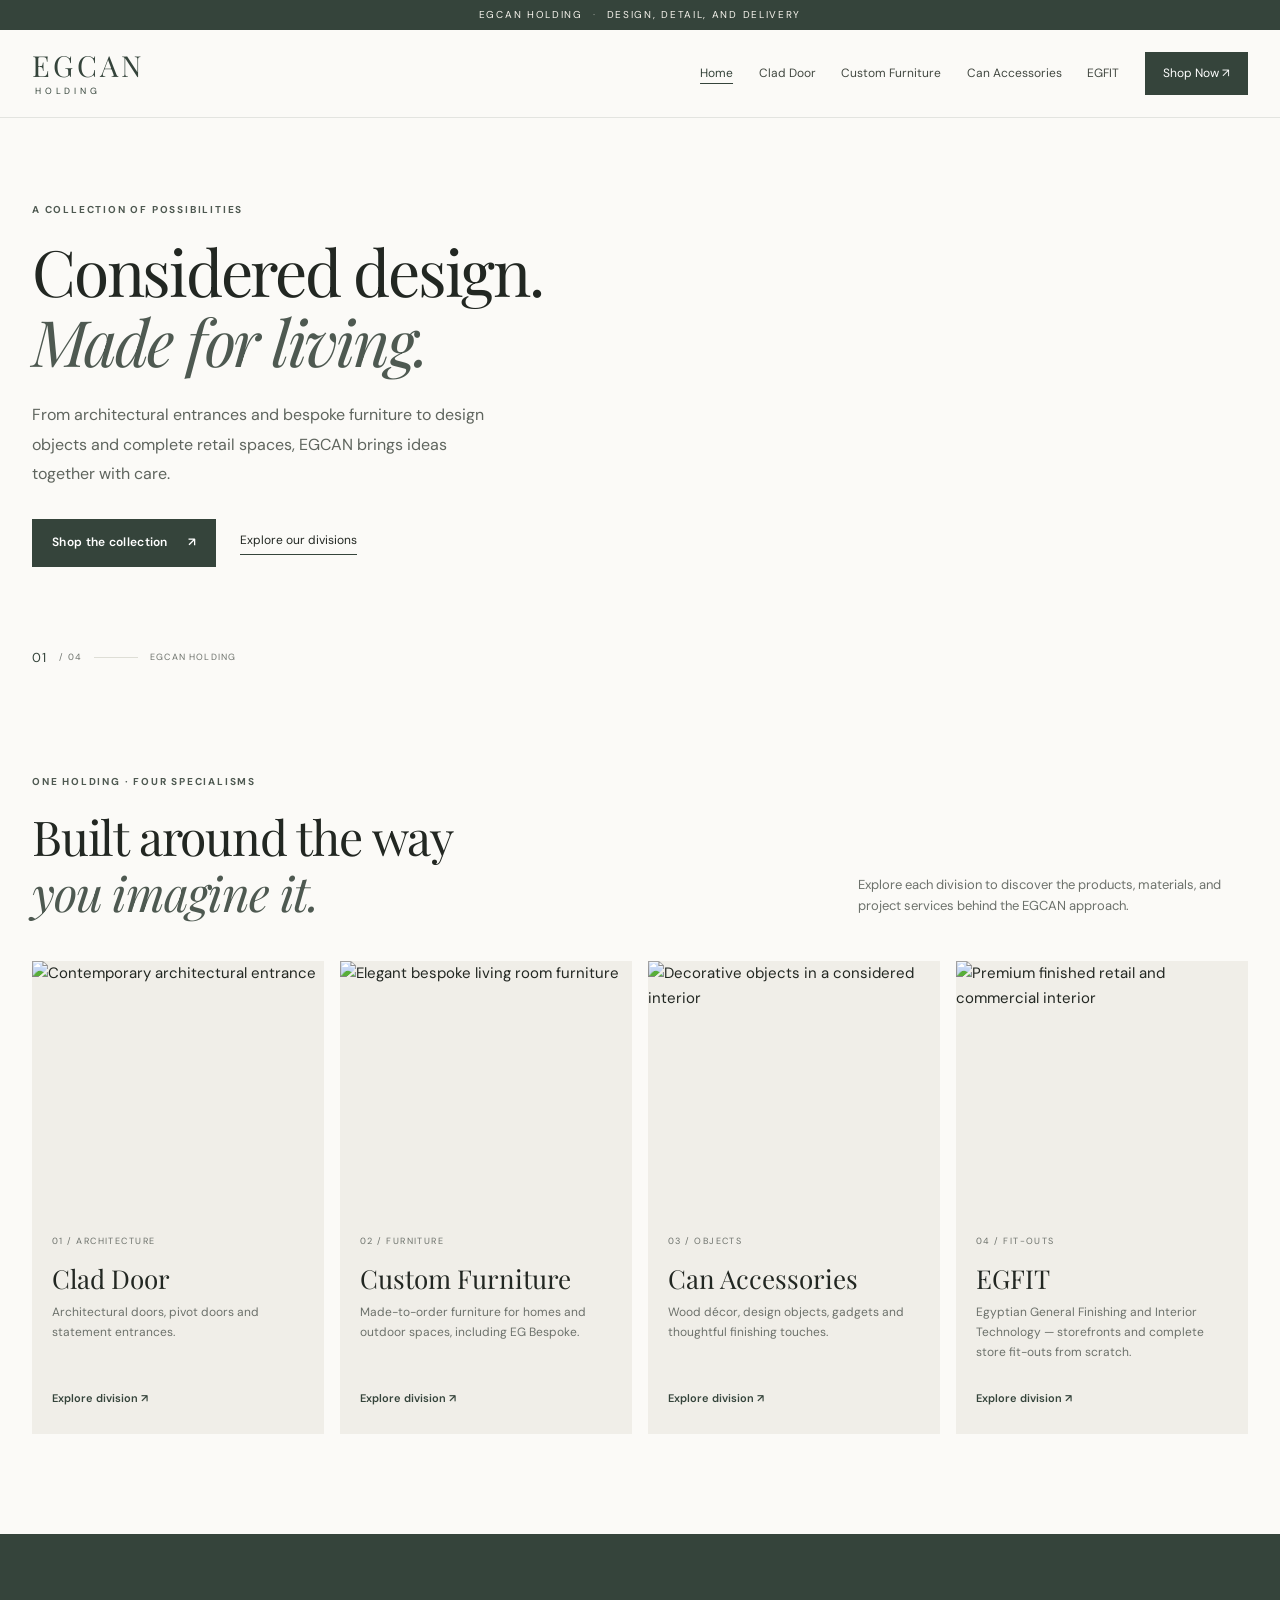
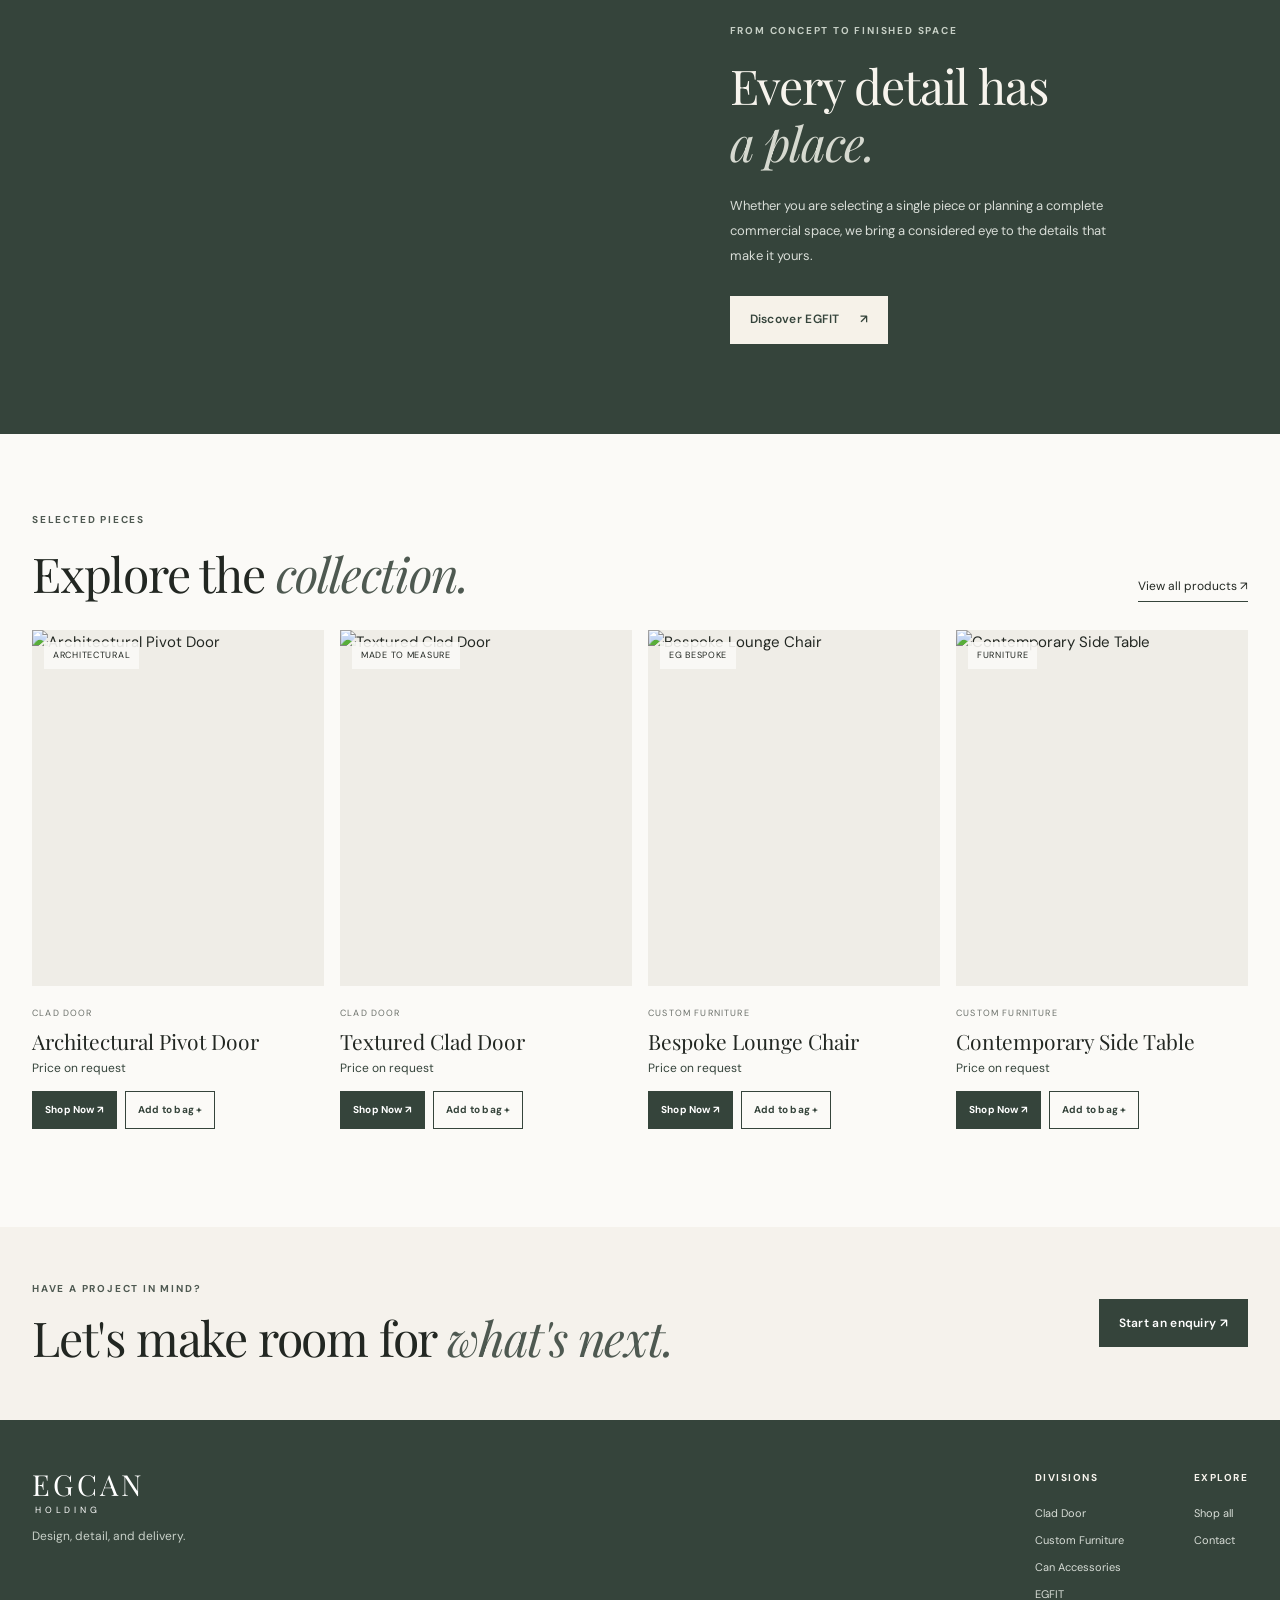
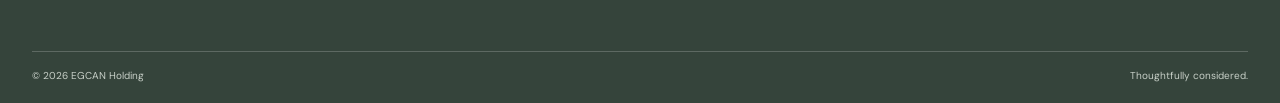
==== commit 8d37806a: "Add files via upload" ====
--- a/index.html
+++ b/index.html
@@ -1,29 +1,61 @@
 <!doctype html>
 <html lang="en">
 <head>
-<meta charset="utf-8"><meta name="viewport" content="width=device-width, initial-scale=1"><meta name="theme-color" content="#4e5951">
-<meta name="description" content="EGCAN — architectural finishes, bespoke craftsmanship and distinctive objects."><title>EGCAN Holding — Spaces with character</title>
-<link rel="preconnect" href="https://images.unsplash.com"><link rel="preconnect" href="https://fonts.googleapis.com"><link rel="preconnect" href="https://fonts.gstatic.com" crossorigin><link href="https://fonts.googleapis.com/css2?family=Cormorant+Garamond:wght@400;500;600&family=Manrope:wght@400;500;600;700&display=swap" rel="stylesheet"><link rel="stylesheet" href="styles.css?v=6">
+  <meta charset="utf-8">
+  <meta name="viewport" content="width=device-width, initial-scale=1, viewport-fit=cover">
+  <meta name="theme-color" content="#35443b">
+  <meta name="description" content="EGCAN Holding — architectural doors, bespoke furniture, design accessories, and complete store finishing.">
+  <title>EGCAN Holding | Designed with purpose</title>
+  <link rel="preconnect" href="https://fonts.googleapis.com">
+  <link rel="preconnect" href="https://fonts.gstatic.com" crossorigin>
+  <link href="https://fonts.googleapis.com/css2?family=DM+Sans:wght@400;500;600;700&family=Playfair+Display:wght@400;500;600&display=swap" rel="stylesheet">
+  <link rel="stylesheet" href="styles.css">
+  <script src="script.js" defer></script>
 </head>
 <body>
-<div class="announcement"><span>EGCAN / EGYPT</span><span>Architecture · Interiors · Objects</span></div>
-<header class="site-header" id="top"><a class="brand" href="#top" aria-label="EGCAN Holding home"><img src="egcan-logo-middle.png" alt="EGCAN Holding logo"></a><button class="menu-toggle" aria-label="Toggle navigation" aria-expanded="false"><span></span><span></span></button><nav class="main-nav" aria-label="Main navigation"><a href="#divisions">Services</a><a href="shop.html">Shop</a><a href="custom-furniture.html">Custom furniture</a><a href="#approach">Our approach</a><a href="#contact" class="nav-contact">Enquire <span>↗</span></a></nav></header>
-<main>
-<section class="hero"><div class="hero-copy"><p class="eyebrow"><span class="eyebrow-line"></span>A world of considered details</p><h1>Spaces with<br><em>character.</em><br>Made for living.</h1><p class="hero-intro">A considered collection of architectural door finishes, custom furniture and distinctive accessories for the spaces we inhabit.</p><div class="hero-actions"><a class="button button-dark" href="#divisions">Explore our divisions <span>↘</span></a><a class="text-link" href="#approach">Discover EGCAN <span>↗</span></a></div><div class="hero-index"><span>01 / 03</span><span>Thoughtfully made. Intentionally chosen.</span></div></div>
-<div class="hero-visual"><div class="hero-image-wrap" id="heroTilt"><img class="hero-image" src="https://images.unsplash.com/photo-1600210492486-724fe5c67fb0?auto=format&fit=crop&w=1400&q=85" alt="Warm modern interior with natural materials"><div class="image-overlay"></div><div class="image-label"><span>01 — THE EGCAN POINT OF VIEW</span><span>Material / Form / Light</span></div><div class="floating-note"><span class="note-symbol">✳</span><span>Details that<br>make a space.</span></div></div><div class="hero-orbit orbit-one"></div><div class="hero-orbit orbit-two"></div><div class="hero-side-note">DESIGN THAT FEELS LIKE YOU</div></div><div class="hero-bottom-rule"></div></section>
-<section class="intro-strip" id="approach"><p class="eyebrow">THE IDEA</p><p class="intro-statement">One point of view.<br><span>Three specialist divisions.</span></p><p class="intro-description">EGCAN brings together three focused service areas under one identity: Clad Door, Custom Furniture and Can Accessories. EG Bespoke is our made-to-measure furniture offering within Custom Furniture.</p><div class="strip-number">EG / 001</div></section>
-<section class="divisions section-pad" id="divisions"><div class="section-heading"><div><p class="eyebrow">THE EGCAN FAMILY</p><h2>Different disciplines.<br><em>One standard.</em></h2></div><p>Explore the three divisions and find the right starting point for your space.</p></div><div class="division-grid">
-<article class="division-card" data-tilt data-page="clad-door.html" tabindex="0" role="link" aria-label="Explore Clad Door"><div class="division-image"><img src="https://images.unsplash.com/photo-1600607687939-ce8a6c25118c?auto=format&fit=crop&w=1000&q=85" alt="Architectural interior and refined finishes" loading="lazy"><span class="card-index">01 / DOORS</span><a class="card-arrow" href="clad-door.html" aria-label="Explore Clad Door">↗</a></div><div class="division-body"><div class="division-title-row"><h3>Clad Door</h3><span class="division-symbol">↗</span></div><p class="division-ar" lang="ar" dir="rtl">تجليد الأبواب وحلول الأبواب</p><p>Door cladding, finishes and considered details that bring a stronger architectural language to every entrance.</p><a href="clad-door.html" class="under-link">Explore Clad Door <span>↗</span></a></div></article>
-<article class="division-card" data-tilt data-page="custom-furniture.html" tabindex="0" role="link" aria-label="Explore Custom Furniture"><div class="division-image"><img src="https://images.unsplash.com/photo-1616486338812-3dadae4b4ace?auto=format&fit=crop&w=1000&q=85" alt="Tailored contemporary furniture in a calm interior" loading="lazy"><span class="card-index">02 / MADE TO MEASURE</span><a class="card-arrow" href="custom-furniture.html" aria-label="Explore Custom Furniture">↗</a></div><div class="division-body"><div class="division-title-row"><h3>Custom Furniture</h3><span class="division-symbol">✳</span></div><p class="division-ar">أثاث مُصمّم حسب الطلب</p><p>High-end furniture tailored to your space, specifications, materials and way of living. Includes our EG Bespoke line for home, outdoor and custom designs.</p><a href="custom-furniture.html" class="under-link">Explore custom furniture <span>↗</span></a></div></article>
-<article class="division-card" data-tilt data-page="can-accessories.html" tabindex="0" role="link" aria-label="Explore Can Accessories"><div class="division-image"><img src="https://images.unsplash.com/photo-1603006905003-be475563bc59?auto=format&fit=crop&w=1000&q=85" alt="Decorative objects and accessories" loading="lazy"><span class="card-index">03 / THE FINISHING TOUCH</span><a class="card-arrow" href="can-accessories.html" aria-label="Explore Can Accessories">↗</a></div><div class="division-body"><div class="division-title-row"><h3>Can Accessories</h3><span class="division-symbol">✧</span></div><p>Wood décor · Gadgets · Objects</p><p>Distinctive decorative pieces and accessories that add texture, function and personality to a room.</p><a href="can-accessories.html" class="under-link">View accessories <span>↗</span></a></div></article>
-</div><div class="shop-cta-row"><p>Ready to explore pieces and start a selection?</p><a class="button button-dark" href="shop.html">Explore the EGCAN shop <span>↗</span></a></div></section>
-<section class="custom-furniture section-pad" id="custom-furniture">
-  <div class="custom-furniture-image"><img src="https://images.unsplash.com/photo-1616486338812-3dadae4b4ace?auto=format&fit=crop&w=1400&q=85" alt="Custom-designed furniture in a contemporary interior" loading="lazy"><span class="custom-image-tag">CUSTOM FURNITURE / MADE TO MEASURE</span></div>
-  <div class="custom-furniture-copy"><p class="eyebrow">SERVICE 02 · EG BESPOKE</p><h2>Custom furniture.<br><em>Made around you.</em></h2><p>EG Bespoke is the made-to-measure furniture offering within EGCAN. From home and outdoor furniture to fully custom designs, each piece is developed around your space, materials, specifications and brief.</p><div class="custom-tags"><span>Made to measure</span><span>Material & finish options</span><span>Home & outdoor</span><span>Custom specifications</span></div><a class="button button-dark" href="#contact">Discuss custom furniture <span>↗</span></a></div>
-</section>
-<section class="manifesto"><div class="manifesto-image"><img src="https://images.unsplash.com/photo-1600607687920-4e2a09cf159d?auto=format&fit=crop&w=1400&q=85" alt="Contemporary interior with stone and wood" loading="lazy"><div class="manifesto-image-caption">MATERIALS WITH MEANING / EGCAN</div></div><div class="manifesto-copy"><p class="eyebrow">OUR APPROACH</p><h2>Good design is<br>felt before it's<br><em>explained.</em></h2><p>We believe the right detail can change how a space feels. Our divisions approach every project with care for material, proportion, function and finish — whether the brief is a considered door finish, custom furniture or a fully tailored interior detail.</p><a class="button button-light" href="#contact">Tell us what you're imagining <span>↗</span></a><span class="manifesto-number">02 — THE EGCAN APPROACH</span></div></section>
-<section class="capabilities section-pad" id="inspiration"><div class="section-heading"><div><p class="eyebrow">A STARTING POINT</p><h2>Make room for<br><em>possibility.</em></h2></div><p>Every project begins with an idea. Here are a few ways we can help shape it.</p></div><div class="capability-list"><a href="clad-door.html" class="capability-item"><span class="cap-number">01</span><span class="cap-title">Architectural door finishes</span><span class="cap-desc">Cladding / details / finishes</span><span class="cap-plus">↗</span></a><a href="custom-furniture.html" class="capability-item"><span class="cap-number">02</span><span class="cap-title">Custom furniture</span><span class="cap-desc">Made to measure / materials / finishes</span><span class="cap-plus">↗</span></a><a href="can-accessories.html" class="capability-item"><span class="cap-number">03</span><span class="cap-title">Decorative objects</span><span class="cap-desc">Wood décor / accessories</span><span class="cap-plus">↗</span></a></div></section>
-<section class="division-details" aria-label="Division details"><article class="detail-panel" id="clad-door-details"><div><span class="detail-label">DIVISION 01</span><h2>Clad Door<span>.</span></h2></div><p>Door cladding and related door solutions. This section can later include product ranges, finish options, technical information and project galleries.</p><a href="#contact" class="under-link">Ask about Clad Door <span>↗</span></a></article><article class="detail-panel" id="bespoke-details"><div><span class="detail-label">SERVICE 02 · WITHIN CUSTOM FURNITURE</span><h2>EG Bespoke<span>.</span></h2></div><p>Our made-to-measure furniture line for home and outdoor spaces, bespoke designs and high-specification furniture execution.</p><a href="custom-furniture.html" class="under-link">Explore custom furniture <span>↗</span></a></article><article class="detail-panel" id="accessories-details"><div><span class="detail-label">DIVISION 03</span><h2>Can Accessories<span>.</span></h2></div><p>Wood décor, gadgets and finishing objects selected to complement interiors and add character to everyday spaces.</p><a href="#contact" class="under-link">Explore accessories <span>↗</span></a></article></section>
-<section class="contact-section" id="contact"><div class="contact-top"><p class="eyebrow">LET’S BEGIN</p><span>EG / 003</span></div><div class="contact-layout"><div class="contact-content"><p class="eyebrow">PROJECT ENQUIRIES</p><h2>Have a space<br>in mind? <em>Let’s talk.</em></h2><p>Share a few details and we’ll help you find the right EGCAN service to start with.</p><div class="contact-note">For homes, designers, architects and project teams.</div></div><form class="inquiry-form" id="inquiryForm"><div class="form-row"><label for="name">Your name</label><input id="name" name="name" autocomplete="name" required placeholder="Name"></div><div class="form-row"><label for="email">Email address</label><input id="email" name="email" type="email" autocomplete="email" required placeholder="you@example.com"></div><div class="form-row"><label for="service">I’m interested in</label><select id="service" name="service" required><option value="" disabled selected>Select a service</option><option>Clad Door</option><option>Custom Furniture / EG Bespoke</option><option>Can Accessories</option><option>Multiple services / Project enquiry</option></select></div><div class="form-row"><label for="message">Tell us about your project</label><textarea id="message" name="message" rows="4" placeholder="A little about the space, scope or what you have in mind…"></textarea></div><button class="button button-dark form-submit" type="submit">Prepare enquiry <span>↗</span></button><p class="form-note">Static demo form: submitting opens your email app with the enquiry prepared. Connect a form service later to receive submissions online.</p><p class="form-status" id="formStatus" aria-live="polite"></p></form></div></section>
-</main><footer class="site-footer"><a class="footer-brand" href="#top" aria-label="EGCAN Holding home"><img src="egcan-logo-middle.png" alt="EGCAN Holding logo"></a><p>Thoughtfully made. Intentionally chosen.</p><div class="footer-links"><a href="#divisions">Services</a><a href="shop.html">Shop</a><a href="custom-furniture.html">Custom furniture</a><a href="#approach">Our approach</a><a href="#contact">Contact</a></div><div class="footer-social" aria-label="Social media"><a href="https://www.instagram.com/" target="_blank" rel="noreferrer" aria-label="Instagram"><svg viewBox="0 0 24 24" aria-hidden="true"><rect x="3.5" y="3.5" width="17" height="17" rx="5"/><circle cx="12" cy="12" r="4"/><circle cx="17.6" cy="6.7" r=".8" class="social-dot"/></svg></a><a href="https://www.facebook.com/" target="_blank" rel="noreferrer" aria-label="Facebook"><svg viewBox="0 0 24 24" aria-hidden="true"><path d="M14.1 21v-8h2.7l.4-3.1h-3.1v-2c0-.9.3-1.5 1.6-1.5h1.7V3.6c-.3 0-1.3-.1-2.5-.1-2.5 0-4.2 1.5-4.2 4.3v2.1H8v3.1h2.7v8z"/></svg></a><a href="https://www.linkedin.com/" target="_blank" rel="noreferrer" aria-label="LinkedIn"><svg viewBox="0 0 24 24" aria-hidden="true"><path d="M5.2 8.6H2.1V21h3.1zM3.7 3a1.8 1.8 0 1 0 0 3.6 1.8 1.8 0 0 0 0-3.6M21.9 13.9c0-3.7-2-5.4-4.7-5.4a4 4 0 0 0-3.6 2v-1.7h-3.1V21h3.1v-6.1c0-1.6.3-3.1 2.3-3.1s2 1.8 2 3.2V21H21.9z"/></svg></a></div><span class="copyright">© <span id="year"></span> EGCAN · Egypt</span></footer>
-<script src="script.js"></script></body></html>
+  <div class="announcement">EGCAN HOLDING <span>·</span> Design, detail, and delivery</div>
+  <header class="site-header">
+    <a class="brand" href="index.html" aria-label="EGCAN Holding home"><span class="brand-mark">EGCAN</span><span class="brand-sub">HOLDING</span></a>
+    <button class="menu-toggle" aria-expanded="false" aria-controls="primary-nav" aria-label="Open navigation"><span></span><span></span><span></span></button>
+    <nav class="nav" id="primary-nav">
+      <a href="index.html" aria-current="page">Home</a>
+      <a href="clad-door.html">Clad Door</a>
+      <a href="custom-furniture.html">Custom Furniture</a>
+      <a href="can-accessories.html">Can Accessories</a>
+      <a href="egfit.html">EGFIT</a>
+      <a class="nav-shop" href="shop.html">Shop Now <span aria-hidden="true">↗</span></a>
+    </nav>
+  </header>
+  <main>
+    <section class="hero home-hero">
+      <div class="hero-copy">
+        <p class="eyebrow">A collection of possibilities</p>
+        <h1>Considered design.<br><em>Made for living.</em></h1>
+        <p class="lead">From architectural entrances and bespoke furniture to design objects and complete retail spaces, EGCAN brings ideas together with care.</p>
+        <div class="button-row"><a class="button button-dark" href="shop.html">Shop the collection <span>↗</span></a><a class="text-link" href="#divisions">Explore our divisions</a></div>
+      </div>
+      <div class="hero-image" role="img" aria-label="Contemporary warm neutral architectural interior"></div>
+      <div class="hero-index"><span>01</span> / 04 <span class="hero-line"></span> EGCAN HOLDING</div>
+    </section>
+    <section class="section section-intro" id="divisions">
+      <div><p class="eyebrow">One holding · Four specialisms</p><h2>Built around the way<br><em>you imagine it.</em></h2></div>
+      <p class="section-note">Explore each division to discover the products, materials, and project services behind the EGCAN approach.</p>
+    </section>
+    <section class="division-grid">
+      <a class="division-card" href="clad-door.html"><img src="https://images.unsplash.com/photo-1600607687939-ce8a6c25118c?auto=format&fit=crop&w=1000&q=85" alt="Contemporary architectural entrance" loading="lazy"><div class="division-card-copy"><span>01 / ARCHITECTURE</span><h3>Clad Door</h3><p>Architectural doors, pivot doors and statement entrances.</p><b>Explore division ↗</b></div></a>
+      <a class="division-card" href="custom-furniture.html"><img src="https://images.unsplash.com/photo-1616486338812-3dadae4b4ace?auto=format&fit=crop&w=1000&q=85" alt="Elegant bespoke living room furniture" loading="lazy"><div class="division-card-copy"><span>02 / FURNITURE</span><h3>Custom Furniture</h3><p>Made-to-order furniture for homes and outdoor spaces, including EG Bespoke.</p><b>Explore division ↗</b></div></a>
+      <a class="division-card" href="can-accessories.html"><img src="https://images.unsplash.com/photo-1618221195710-dd6b41faaea6?auto=format&fit=crop&w=1000&q=85" alt="Decorative objects in a considered interior" loading="lazy"><div class="division-card-copy"><span>03 / OBJECTS</span><h3>Can Accessories</h3><p>Wood décor, design objects, gadgets and thoughtful finishing touches.</p><b>Explore division ↗</b></div></a>
+      <a class="division-card" href="egfit.html"><img src="https://images.unsplash.com/photo-1600210492486-724fe5c67fb0?auto=format&fit=crop&w=1000&q=85" alt="Premium finished retail and commercial interior" loading="lazy"><div class="division-card-copy"><span>04 / FIT-OUTS</span><h3>EGFIT</h3><p>Egyptian General Finishing and Interior Technology — storefronts and complete store fit-outs from scratch.</p><b>Explore division ↗</b></div></a>
+    </section>
+    <section class="feature-band">
+      <div class="feature-image" role="img" aria-label="Warm modern interior details"></div>
+      <div class="feature-copy"><p class="eyebrow">From concept to finished space</p><h2>Every detail has<br><em>a place.</em></h2><p>Whether you are selecting a single piece or planning a complete commercial space, we bring a considered eye to the details that make it yours.</p><a class="button button-light" href="egfit.html">Discover EGFIT <span>↗</span></a></div>
+    </section>
+    <section class="section shop-preview-head"><div><p class="eyebrow">Selected pieces</p><h2>Explore the <em>collection.</em></h2></div><a class="text-link" href="shop.html">View all products ↗</a></section>
+    <section class="product-grid product-grid-home" data-product-grid data-limit="4"></section>
+    <section class="cta-strip"><div><p class="eyebrow">Have a project in mind?</p><h2>Let's make room for <em>what's next.</em></h2></div><a class="button button-dark" href="mailto:hello@egcan.example?subject=EGCAN%20project%20enquiry">Start an enquiry ↗</a></section>
+  </main>
+  <footer class="site-footer"><div class="footer-brand"><a class="brand brand-footer" href="index.html"><span class="brand-mark">EGCAN</span><span class="brand-sub">HOLDING</span></a><p>Design, detail, and delivery.</p></div><div class="footer-links"><div><b>Divisions</b><a href="clad-door.html">Clad Door</a><a href="custom-furniture.html">Custom Furniture</a><a href="can-accessories.html">Can Accessories</a><a href="egfit.html">EGFIT</a></div><div><b>Explore</b><a href="shop.html">Shop all</a><a href="mailto:hello@egcan.example">Contact</a></div></div><div class="footer-bottom"><span>© <span data-year></span> EGCAN Holding</span><span>Thoughtfully considered.</span></div></footer>
+  <div class="cart-backdrop" data-cart-backdrop></div><aside class="cart-drawer" data-cart-drawer aria-hidden="true"><div class="cart-head"><div><p class="eyebrow">Your selections</p><h2>Your bag <span data-cart-count>0</span></h2></div><button class="icon-button" data-cart-close aria-label="Close bag">×</button></div><div class="cart-items" data-cart-items></div><div class="cart-footer"><p class="cart-note">Pricing and availability are confirmed by our team.</p><a class="button button-dark button-full" data-checkout href="mailto:hello@egcan.example">Send enquiry ↗</a></div></aside>
+</body>
+</html>
--- a/styles.css
+++ b/styles.css
@@ -1,49 +1,7 @@
-@import url('https://fonts.googleapis.com/css2?family=Cormorant+Garamond:wght@400;500;600&family=Manrope:wght@400;500;600;700&display=swap');
-:root{--ink:#202622;--green:#4e5951;--paper:#f4f2ed;--cream:#e7e1d6;--muted:#737a73;--line:rgba(32,38,34,.18);--white:#fbfaf7;--max:1440px}*{box-sizing:border-box}html{scroll-behavior:smooth;scroll-padding-top:95px}body{margin:0;background:var(--paper);color:var(--ink);font-family:'Manrope',Arial,sans-serif;-webkit-font-smoothing:antialiased}a{color:inherit;text-decoration:none}img{display:block;width:100%;height:100%;object-fit:cover}.announcement{height:34px;background:var(--ink);color:#e9e6de;display:flex;justify-content:space-between;align-items:center;padding:0 5.5%;font-size:9px;letter-spacing:.18em;text-transform:uppercase}.site-header{height:88px;display:flex;align-items:center;justify-content:space-between;padding:0 5.5%;background:rgba(244,242,237,.94);position:sticky;top:0;z-index:20;border-bottom:1px solid var(--line);backdrop-filter:blur(14px)}.brand{display:flex;align-items:center;gap:12px}.brand-mark{width:42px;height:42px;border:1px solid var(--ink);display:flex;align-items:center;justify-content:center;position:relative;font-family:'Cormorant Garamond',Georgia,serif;font-size:23px;letter-spacing:-.13em;padding-right:4px}.brand-mark span:last-child{transform:translateX(-2px)}.brand-name{font-size:17px;font-weight:600;letter-spacing:.24em}.brand-name small{display:block;font-size:8px;font-weight:400;letter-spacing:.25em;margin-top:5px}.main-nav{display:flex;align-items:center;gap:34px;font-size:11px}.main-nav>a:not(.nav-contact){color:#4e554f;transition:color .2s}.main-nav>a:hover,.main-nav>a.active{color:#9b7955}.nav-contact{padding:13px 16px;border:1px solid var(--ink);transition:background .25s,color .25s}.nav-contact span{padding-left:13px}.nav-contact:hover{background:var(--ink);color:var(--white)}.menu-toggle{display:none}.hero{max-width:var(--max);margin:auto;min-height:660px;display:grid;grid-template-columns:.88fr 1.12fr;position:relative;padding:65px 5.5% 76px;gap:6%;overflow:hidden}.hero-copy{align-self:center;position:relative;z-index:2;padding:0 0 15px}.eyebrow{font-size:9px;letter-spacing:.2em;text-transform:uppercase;font-weight:600;margin:0 0 26px;display:flex;align-items:center;gap:10px}.eyebrow-line{height:1px;width:29px;background:currentColor;display:inline-block}.hero h1{font-size:clamp(52px,6.1vw,88px);font-weight:500;line-height:.98;letter-spacing:-.065em;margin:0 0 26px}.hero h1 em,.section-heading h2 em,.manifesto h2 em,.contact-content h2 em{font-family:'Cormorant Garamond',Georgia,serif;font-weight:500;letter-spacing:-.06em}.hero-intro{font-size:13px;line-height:1.9;color:#626a63;max-width:370px}.hero-actions{display:flex;align-items:center;gap:24px;margin-top:32px;flex-wrap:wrap}.button{display:inline-flex;align-items:center;justify-content:space-between;gap:28px;padding:16px 19px;font-size:10px;letter-spacing:.02em;transition:transform .2s,background .2s}.button:hover{transform:translateY(-3px)}.button span{font-size:16px}.button-dark{background:var(--ink);color:var(--white)}.button-dark:hover{background:#48554b}.text-link,.under-link{font-size:10px;border-bottom:1px solid var(--ink);padding-bottom:6px}.text-link span,.under-link span{padding-left:8px}.hero-index{display:flex;gap:25px;margin-top:65px;font-size:8px;letter-spacing:.14em;text-transform:uppercase;color:#7b8079}.hero-visual{position:relative;min-width:0;align-self:center;perspective:1200px}.hero-image-wrap{height:490px;position:relative;overflow:hidden;transform-style:preserve-3d;transition:transform .18s ease-out;box-shadow:0 26px 65px rgba(36,42,37,.16);background:#c9c3b6}.hero-image{transition:transform .8s cubic-bezier(.2,.7,.2,1);filter:saturate(.72)}.hero-image-wrap:hover .hero-image{transform:scale(1.045)}.image-overlay{position:absolute;inset:0;background:linear-gradient(180deg,transparent 52%,rgba(20,25,21,.5))}.image-label{position:absolute;bottom:22px;left:24px;right:24px;color:#fff;display:flex;justify-content:space-between;gap:12px;font-size:8px;letter-spacing:.14em;text-transform:uppercase}.floating-note{position:absolute;top:38px;left:-28px;background:var(--cream);padding:16px 20px;display:flex;align-items:center;gap:14px;box-shadow:0 10px 25px #252d2917;font-size:10px;line-height:1.5}.note-symbol{font-size:25px}.hero-orbit{position:absolute;border:1px solid rgba(78,89,81,.22);border-radius:50%;pointer-events:none}.orbit-one{width:125px;height:125px;right:-40px;top:-28px}.orbit-two{width:58px;height:58px;right:-7px;top:6px}.hero-side-note{position:absolute;right:-35px;bottom:55px;writing-mode:vertical-rl;font-size:8px;letter-spacing:.22em;color:#777d75}.hero-bottom-rule{position:absolute;bottom:0;left:5.5%;right:5.5%;border-bottom:1px solid var(--line)}.intro-strip{padding:75px 10%;display:grid;grid-template-columns:.55fr 1.2fr 1fr auto;gap:35px;align-items:start;border-bottom:1px solid var(--line)}.intro-strip .eyebrow{margin-top:9px}.intro-statement{font-size:clamp(27px,3.4vw,43px);line-height:1.18;letter-spacing:-.045em;margin:0}.intro-statement span{font-family:'Cormorant Garamond',Georgia,serif;font-style:italic;color:#737d72}.intro-description{font-size:12px;line-height:1.9;color:#687069;max-width:300px;margin:4px 0 0}.strip-number{font-size:9px;letter-spacing:.16em;color:#8b8f87;writing-mode:vertical-rl}.section-pad{padding:110px 7%}.section-heading{display:flex;align-items:end;justify-content:space-between;gap:35px;margin-bottom:46px}.section-heading .eyebrow{margin-bottom:18px}.section-heading h2{font-size:clamp(39px,5vw,64px);line-height:1.04;letter-spacing:-.06em;font-weight:500;margin:0}.section-heading>p{max-width:290px;font-size:12px;line-height:1.8;color:#6b726b;margin:0 0 5px}.division-grid{display:grid;grid-template-columns:repeat(3,minmax(0,1fr));gap:19px;align-items:start}.division-card{background:#ebe8e1;min-width:0;transform-style:preserve-3d;transition:box-shadow .3s,transform .2s}.division-card:hover{box-shadow:0 20px 40px rgba(32,38,34,.1)}.division-image{height:300px;position:relative;overflow:hidden;background:#d2cec5}.division-image img{transition:transform .7s;filter:saturate(.72)}.division-card:hover .division-image img{transform:scale(1.05)}.card-index{position:absolute;top:17px;left:17px;background:rgba(244,242,237,.92);padding:8px 10px;font-size:8px;letter-spacing:.14em}.card-arrow{position:absolute;right:17px;bottom:17px;background:var(--paper);width:36px;height:36px;display:grid;place-items:center;font-size:16px}.division-body{padding:25px 23px 29px}.division-title-row{display:flex;justify-content:space-between;align-items:center;gap:10px}.division-title-row h3{font-size:25px;font-weight:500;letter-spacing:-.04em;margin:0}.division-symbol{font-size:20px;color:#778176}.division-ar{font-family:Arial,sans-serif;font-size:12px;color:#757c73;margin:9px 0 13px}.division-body>p:not(.division-ar){font-size:11px;line-height:1.85;color:#697068;min-height:60px}.division-body .under-link{display:inline-block;margin-top:13px}.manifesto{background:var(--green);color:#f5f2ec;display:grid;grid-template-columns:1fr 1fr;min-height:610px}.manifesto-image{position:relative;min-height:500px;overflow:hidden}.manifesto-image img{filter:saturate(.6);opacity:.85}.manifesto-image-caption{position:absolute;bottom:25px;left:7%;font-size:8px;letter-spacing:.18em}.manifesto-copy{padding:90px clamp(45px,8vw,125px);align-self:center;position:relative}.manifesto-copy .eyebrow{color:#d7d6ca}.manifesto h2{font-size:clamp(43px,5vw,67px);line-height:1.03;letter-spacing:-.06em;font-weight:500;margin:0 0 26px}.manifesto-copy>p:not(.eyebrow){font-size:12px;line-height:1.9;color:#d3d6ce;max-width:390px;margin-bottom:30px}.button-light{background:#f3f0e8;color:var(--ink)}.button-light:hover{background:#d8d1c5}.manifesto-number{position:absolute;bottom:22px;right:7%;font-size:8px;letter-spacing:.15em;color:#c4c9c0}.capabilities{padding-top:100px;padding-bottom:100px}.capability-list{border-top:1px solid var(--line)}.capability-item{display:grid;grid-template-columns:70px 1.3fr 1fr 30px;align-items:center;gap:20px;padding:25px 0;border-bottom:1px solid var(--line);transition:padding .25s,color .25s}.capability-item:hover{padding-left:12px;color:#718071}.cap-number,.cap-desc{font-size:9px;letter-spacing:.12em;color:#858a82}.cap-title{font-size:clamp(17px,2vw,24px);letter-spacing:-.03em}.cap-plus{font-size:20px;justify-self:end}.division-details{display:grid;grid-template-columns:repeat(3,1fr);background:#e8e5de;border-top:1px solid var(--line);border-bottom:1px solid var(--line)}.detail-panel{padding:42px 8%;border-right:1px solid var(--line);scroll-margin-top:100px}.detail-panel:last-child{border-right:0}.detail-label{font-size:8px;letter-spacing:.18em;color:#7d837b}.detail-panel h2{font-size:29px;font-weight:500;letter-spacing:-.05em;margin:18px 0}.detail-panel h2 span{color:#9c7953}.detail-panel p{font-size:11px;line-height:1.9;color:#687068;min-height:82px}.contact-section{position:relative;overflow:hidden;padding:37px 7% 90px;background:var(--cream);min-height:440px}.contact-top{display:flex;justify-content:space-between;border-bottom:1px solid rgba(32,38,34,.2);padding-bottom:20px}.contact-top .eyebrow{margin:0}.contact-top>span{font-size:9px;letter-spacing:.15em}.contact-content{position:relative;z-index:1;max-width:700px;margin:57px auto 0;text-align:center}.contact-content h2{font-size:clamp(45px,7vw,83px);line-height:.98;font-weight:500;letter-spacing:-.065em;margin:0 0 24px}.contact-content p{font-size:12px;color:#6a7169;line-height:1.8;max-width:400px;margin:0 auto 25px}.contact-decoration{position:absolute;right:2%;bottom:-80px;font-size:clamp(120px,22vw,300px);font-weight:700;letter-spacing:-.12em;line-height:.72;color:rgba(78,89,81,.07);pointer-events:none}.site-footer{padding:30px 5.5%;display:grid;grid-template-columns:1fr 1fr 1fr auto;gap:20px;align-items:center;background:var(--ink);color:#eeeae2}.footer-brand{font-size:17px;letter-spacing:.23em}.footer-brand span{display:block;font-size:7px;letter-spacing:.24em;margin-top:5px}.site-footer p{font-size:9px;color:#b8beb6}.footer-links{display:flex;gap:18px;font-size:9px;color:#c4c9c1}.copyright{font-size:8px;color:#aab1a9;white-space:nowrap}
-@media(max-width:900px){.main-nav{gap:17px}.hero{padding-top:55px;grid-template-columns:.9fr 1.1fr;gap:4%}.hero-image-wrap{height:410px}.hero h1{font-size:clamp(48px,7vw,70px)}.intro-strip{padding:55px 7%;grid-template-columns:.5fr 1.2fr 1fr;gap:22px}.strip-number{display:none}.section-pad{padding:80px 5%}.division-image{height:230px}.division-body{padding:20px 17px}.division-title-row h3{font-size:21px}.manifesto-copy{padding:70px 8%}.site-footer{grid-template-columns:1fr 1fr}.copyright{justify-self:end}}
-@media(max-width:650px){.announcement{padding:0 5%;font-size:7px}.announcement span:last-child{display:none}.site-header{height:72px;padding:0 5%}.brand-mark{width:36px;height:36px}.brand-name{font-size:15px}.menu-toggle{display:flex;width:40px;height:40px;border:1px solid var(--line);background:transparent;align-items:center;justify-content:center;flex-direction:column;gap:5px}.menu-toggle span{width:16px;height:1px;background:var(--ink)}.main-nav{display:none;position:absolute;left:0;right:0;top:71px;background:var(--paper);padding:25px 5% 30px;flex-direction:column;align-items:stretch;gap:0;border-bottom:1px solid var(--line)}.main-nav.open{display:flex}.main-nav>a{padding:15px 0;border-bottom:1px solid var(--line)}.main-nav .nav-contact{margin-top:14px;padding:14px}.hero{display:flex;flex-direction:column;padding:50px 5% 45px;gap:35px}.hero-copy{width:100%}.hero h1{font-size:clamp(56px,15vw,78px)}.hero-intro{font-size:12px}.hero-index{margin-top:37px;flex-wrap:wrap;gap:12px}.hero-visual{width:calc(100% - 15px);margin-left:10px}.hero-image-wrap{height:390px}.floating-note{left:-10px;top:24px}.hero-side-note{right:-19px}.hero-bottom-rule{left:5%;right:5%}.intro-strip{padding:45px 6%;display:grid;grid-template-columns:1fr;gap:15px}.intro-strip .eyebrow{margin:0}.intro-statement{font-size:34px}.intro-description{max-width:480px}.section-pad{padding:65px 5%}.section-heading{display:block;margin-bottom:30px}.section-heading h2{font-size:46px}.section-heading>p{margin-top:20px}.division-grid{grid-template-columns:1fr;gap:18px}.division-image{height:300px}.division-body{padding:23px}.division-body>p:not(.division-ar){min-height:0}.manifesto{grid-template-columns:1fr}.manifesto-image{min-height:320px;height:320px}.manifesto-copy{padding:55px 7% 75px}.manifesto h2{font-size:54px}.manifesto-number{bottom:25px}.capabilities{padding-top:65px;padding-bottom:65px}.capability-item{grid-template-columns:35px 1fr 25px;gap:12px;padding:22px 0}.cap-title{font-size:17px}.cap-desc{display:none}.division-details{grid-template-columns:1fr}.detail-panel{padding:30px 7%;border-right:0;border-bottom:1px solid var(--line)}.detail-panel:last-child{border-bottom:0}.detail-panel p{min-height:0}.contact-section{padding:27px 5% 65px;min-height:390px}.contact-content{margin-top:55px}.contact-content h2{font-size:56px}.site-footer{grid-template-columns:1fr;gap:16px;padding:30px 5%}.footer-links{flex-wrap:wrap}.copyright{justify-self:start}.site-footer p{margin:0}}
-@media(prefers-reduced-motion:reduce){html{scroll-behavior:auto}*,*::before,*::after{transition:none!important;animation:none!important}}
-
-/* Primary custom furniture feature */
-.custom-furniture{display:grid;grid-template-columns:1.05fr .95fr;gap:7%;align-items:center;background:#e8e5de;padding-top:90px;padding-bottom:90px}.custom-furniture-image{height:470px;position:relative;overflow:hidden;background:#d2cec5}.custom-furniture-image img{filter:saturate(.72);transition:transform .7s}.custom-furniture-image:hover img{transform:scale(1.04)}.custom-image-tag{position:absolute;left:18px;bottom:18px;background:rgba(244,242,237,.94);padding:10px 12px;font-size:8px;letter-spacing:.16em}.custom-furniture-copy .eyebrow{margin-bottom:18px}.custom-furniture-copy h2{font-size:clamp(40px,5vw,64px);line-height:1.03;letter-spacing:-.06em;font-weight:500;margin:0 0 22px}.custom-furniture-copy h2 em{font-family:'Cormorant Garamond',Georgia,serif;font-weight:500;letter-spacing:-.06em}.custom-furniture-copy>p:not(.eyebrow){font-size:12px;line-height:1.95;color:#687068;max-width:460px}.custom-tags{display:flex;flex-wrap:wrap;gap:8px;margin:25px 0 28px}.custom-tags span{border:1px solid rgba(32,38,34,.22);padding:9px 11px;font-size:9px;color:#596159}.main-nav a.active{color:#9b7955}
-@media(max-width:900px){.custom-furniture{gap:5%;padding-top:75px;padding-bottom:75px}.custom-furniture-image{height:390px}}
-@media(max-width:650px){.custom-furniture{grid-template-columns:1fr;gap:30px;padding-top:60px;padding-bottom:60px}.custom-furniture-image{height:320px}.custom-furniture-copy h2{font-size:47px}.main-nav{max-height:calc(100vh - 72px);overflow:auto}}
-
-/* EGCAN middle-logo direction: horizontal monogram lockup */
-.brand{display:flex;align-items:center;gap:13px;flex-shrink:0}.brand-monogram{font-family:'Cormorant Garamond',Georgia,serif;font-size:49px;line-height:.8;font-weight:500;letter-spacing:-.12em;padding-right:7px;color:var(--ink)}.brand-divider{width:1px;height:39px;background:rgba(32,38,34,.42);display:block}.brand-name{font-family:'Manrope',Arial,sans-serif;font-size:15px;font-weight:500;letter-spacing:.27em;line-height:1.2}.brand-name small{font-size:9px;font-weight:400;letter-spacing:.32em;margin-top:6px}.footer-brand span{font-family:'Manrope',Arial,sans-serif;font-weight:400;letter-spacing:.3em}
-@media(max-width:650px){.brand{gap:10px}.brand-monogram{font-size:43px}.brand-divider{height:34px}.brand-name{font-size:13px}.brand-name small{font-size:8px}}
-
-/* Refinement pass: selected middle logo, calmer hierarchy, aligned cards and inquiry form */
-:root{--green:#3e4a42;--ink:#252d28;--paper:#f5f3ee;--cream:#e9e5dc;--line:rgba(37,45,40,.16)}
-.site-header{background:var(--green);border-bottom-color:rgba(255,255,255,.14);color:#f5f3ee}
-.brand{display:flex;align-items:center;width:224px;max-width:32vw;flex-shrink:0}.brand img{width:100%;height:auto;object-fit:contain}
-.main-nav>a:not(.nav-contact){color:#e3e4dc}.main-nav>a:hover,.main-nav>a.active{color:#c8b69b}.nav-contact{border-color:rgba(245,243,238,.65);color:#f5f3ee}.nav-contact:hover{background:#f5f3ee;color:var(--ink)}
-.hero{gap:7%;padding-top:56px;padding-bottom:66px}.hero h1{font-size:clamp(48px,5.4vw,76px);letter-spacing:-.055em;line-height:1.02}.hero-intro{max-width:350px;font-size:12px;line-height:1.85}.hero-image-wrap{height:455px}.floating-note{padding:13px 16px}.hero-index{margin-top:45px}
-.section-pad{padding-top:86px;padding-bottom:86px}.section-heading{margin-bottom:34px}.section-heading h2{font-size:clamp(38px,4.2vw,58px);line-height:1.06}.division-grid{gap:20px;align-items:stretch}.division-card{display:flex;flex-direction:column;height:100%;box-shadow:0 5px 18px rgba(32,38,34,.035)}.division-image{height:245px;flex-shrink:0}.division-body{display:flex;flex-direction:column;align-items:flex-start;padding:23px 22px 25px;flex:1}.division-title-row{width:100%;min-height:38px}.division-title-row h3{font-family:'Manrope',Arial,sans-serif;font-size:22px;font-weight:500;letter-spacing:-.045em}.division-body>p:not(.division-ar){font-size:11px;line-height:1.8;min-height:78px;margin:10px 0 0}.division-body .under-link{margin-top:auto;padding-top:20px}.division-ar{margin-top:7px!important;margin-bottom:0!important}.card-index{font-size:8px;letter-spacing:.12em}.division-symbol{flex-shrink:0}.custom-furniture{gap:8%;padding-top:78px;padding-bottom:78px}.custom-furniture-image{height:420px}.custom-furniture-copy h2{font-size:clamp(38px,4.4vw,58px)}.custom-furniture-copy>p:not(.eyebrow){font-size:12px;line-height:1.85}.custom-tags{gap:7px;margin:20px 0 24px}.custom-tags span{font-size:9px;padding:8px 10px}.manifesto{min-height:520px}.manifesto-image{min-height:430px}.manifesto-copy{padding:70px clamp(38px,6vw,90px)}.manifesto h2{font-size:clamp(40px,4.3vw,59px)}.capabilities{padding-top:82px;padding-bottom:82px}.capability-item{padding:21px 0}.division-details{align-items:stretch}.detail-panel{padding:34px 7%;display:flex;flex-direction:column}.detail-panel h2{font-size:26px}.detail-panel p{font-size:11px;line-height:1.8;min-height:90px}.detail-panel .under-link{margin-top:auto;align-self:flex-start}
-.contact-section{padding:32px 7% 70px;min-height:0}.contact-layout{display:grid;grid-template-columns:.9fr 1.1fr;gap:9%;max-width:1120px;margin:55px auto 0;align-items:start}.contact-content{margin:0;text-align:left;max-width:440px}.contact-content h2{font-size:clamp(43px,5.2vw,68px);line-height:1.02;letter-spacing:-.055em}.contact-content>p:not(.eyebrow){margin:0 0 22px;font-size:12px}.contact-note{border-top:1px solid var(--line);padding-top:17px;font-size:10px;line-height:1.7;color:#747a72;max-width:300px}.inquiry-form{background:#f7f5f0;border:1px solid rgba(37,45,40,.12);padding:28px;display:grid;grid-template-columns:1fr 1fr;gap:17px 15px;box-shadow:0 12px 32px rgba(37,45,40,.04)}.form-row{display:flex;flex-direction:column;gap:8px;min-width:0}.form-row:nth-child(3),.form-row:nth-child(4),.form-note,.form-status{grid-column:1/-1}.form-row label{font-size:9px;letter-spacing:.08em;color:#596159}.form-row input,.form-row select,.form-row textarea{width:100%;font:400 11px 'Manrope',Arial,sans-serif;color:var(--ink);background:#fffefa;border:1px solid rgba(37,45,40,.18);border-radius:0;padding:12px 13px;outline:none}.form-row input:focus,.form-row select:focus,.form-row textarea:focus{border-color:#7a897c;box-shadow:0 0 0 2px rgba(122,137,124,.12)}.form-row textarea{resize:vertical;min-height:95px}.form-submit{border:0;cursor:pointer;justify-self:start;min-width:190px}.form-note,.form-status{font-size:9px;line-height:1.6;color:#747a72;margin:0}.form-status{color:#3e6650}.site-footer{grid-template-columns:180px 1fr auto auto;gap:24px;padding:28px 5.5%;align-items:center}.footer-brand{display:block;width:155px}.footer-brand img{width:100%;height:auto;object-fit:contain}.site-footer p{font-size:10px}.footer-links{gap:15px;font-size:10px;flex-wrap:wrap}.footer-social{display:flex;align-items:center;gap:8px}.footer-social a{width:29px;height:29px;border:1px solid rgba(245,243,238,.32);border-radius:50%;display:grid;place-items:center;font:500 10px 'Manrope',sans-serif;color:#f5f3ee;transition:background .2s,color .2s}.footer-social a:hover{background:#f5f3ee;color:var(--ink)}.copyright{grid-column:1/-1;border-top:1px solid rgba(255,255,255,.13);padding-top:15px;white-space:normal}
-@media(max-width:900px){.brand{width:190px}.main-nav{gap:15px}.main-nav a{font-size:10px}.division-image{height:215px}.division-body{padding:19px 16px}.division-title-row h3{font-size:19px}.division-body>p:not(.division-ar){min-height:95px}.contact-layout{gap:5%}.inquiry-form{padding:22px}.site-footer{grid-template-columns:150px 1fr auto}.footer-social{grid-column:3}.footer-links{grid-column:1/3}.copyright{grid-column:1/-1}}
-@media(max-width:650px){.site-header{background:var(--green);height:72px}.brand{width:180px;max-width:65vw}.menu-toggle{border-color:rgba(255,255,255,.35)}.menu-toggle span{background:#f5f3ee}.main-nav{background:var(--green);color:#f5f3ee;border-bottom-color:rgba(255,255,255,.15)}.main-nav>a{border-bottom-color:rgba(255,255,255,.12)}.main-nav .nav-contact{border-color:rgba(255,255,255,.5)}.hero{padding-top:44px}.hero h1{font-size:clamp(52px,13vw,72px)}.section-pad{padding-top:60px;padding-bottom:60px}.division-grid{gap:15px}.division-image{height:255px}.division-body{padding:22px}.division-title-row h3{font-size:23px}.division-body>p:not(.division-ar){min-height:0}.custom-furniture{padding-top:55px;padding-bottom:55px}.custom-furniture-image{height:300px}.manifesto-copy{padding:50px 7% 70px}.capabilities{padding-top:60px;padding-bottom:60px}.contact-section{padding:25px 5% 55px}.contact-layout{grid-template-columns:1fr;gap:30px;margin-top:38px}.contact-content h2{font-size:clamp(45px,12vw,60px)}.inquiry-form{grid-template-columns:1fr;padding:20px;gap:15px}.form-row:nth-child(n){grid-column:1}.form-submit{width:100%}.site-footer{grid-template-columns:1fr 1fr;gap:17px;padding:26px 5%}.footer-brand{width:145px}.site-footer p{grid-column:1/-1;grid-row:2;margin:0}.footer-links{grid-column:1/-1;grid-row:3;gap:13px}.footer-social{grid-column:1/-1;grid-row:4}.copyright{grid-column:1/-1;grid-row:5}.footer-social a{width:32px;height:32px}}
-.footer-social svg{width:14px;height:14px;fill:none;stroke:currentColor;stroke-width:1.6;stroke-linecap:round;stroke-linejoin:round}.footer-social a:nth-child(2) svg,.footer-social a:nth-child(3) svg{fill:currentColor;stroke:none}.footer-social .social-dot{fill:currentColor;stroke:none}
-
-
-/* Header/footer colour continuity: keep the selected white logo on a matching deep green band. */
-:root{--green:#4e5951;--ink:#252d29}
-.announcement{background:var(--green)!important;color:#f5f3ee!important;border-bottom:1px solid rgba(255,255,255,.12)}
-.site-header{background:var(--green)!important;color:#f5f3ee!important;border-bottom:1px solid rgba(255,255,255,.14)!important;backdrop-filter:none}
-.site-header .brand img{display:block;width:190px;height:auto;max-height:64px;object-fit:contain}
-.site-header .main-nav>a:not(.nav-contact){color:#e3e4dc!important}
-.site-header .main-nav>a:hover,.site-header .main-nav>a.active{color:#d6c3a7!important}
-.site-header .nav-contact{border-color:rgba(245,243,238,.65)!important;color:#f5f3ee!important}
-.site-header .nav-contact:hover{background:#f5f3ee!important;color:var(--ink)!important}
-.site-header .menu-toggle{border-color:rgba(255,255,255,.35)!important}
-.site-header .menu-toggle span{background:#f5f3ee!important}
-@media(max-width:650px){.site-header .main-nav{background:var(--green)!important;color:#f5f3ee!important}.site-header .main-nav>a{border-bottom-color:rgba(255,255,255,.12)!important}}
-
-/* Multi-page division landing pages */
-.division-page{--division-accent:var(--green);--division-paper:var(--paper)}.custom-furniture-page{--division-accent:#7b6956;--division-paper:#f4f0e9}.can-accessories-page{--division-accent:#6d7770;--division-paper:#f2f3ef}.division-page main{background:var(--division-paper)}.division-hero{display:grid;grid-template-columns:.92fr 1.08fr;gap:7%;padding:68px 7% 74px;max-width:1440px;margin:0 auto;min-height:600px;align-items:center}.back-link{display:inline-block;font-size:10px;color:#777d75;margin-bottom:44px}.division-hero .eyebrow{color:var(--division-accent);margin-bottom:22px}.division-hero h1{font-size:clamp(48px,6vw,82px);font-weight:500;line-height:.98;letter-spacing:-.065em;margin:0 0 24px}.division-hero h1 em,.division-intro-band h2 em,.subservices h2 em,.division-cta h2 em{font-family:'Cormorant Garamond',Georgia,serif;font-weight:500;letter-spacing:-.04em}.division-hero h1 em{color:var(--division-accent)}.division-lead{font-size:13px;line-height:1.9;color:#687068;max-width:430px}.division-signature{display:flex;justify-content:space-between;max-width:390px;border-top:1px solid var(--line);padding-top:16px;margin-top:46px;font-size:8px;letter-spacing:.15em;color:#858a82}.division-hero-visual{height:480px;position:relative;overflow:hidden;background:#d5d0c6}.division-hero-visual img{filter:saturate(.72);transition:transform .7s}.division-hero-visual:hover img{transform:scale(1.035)}.division-visual-label{position:absolute;bottom:20px;left:22px;color:white;font-size:8px;letter-spacing:.16em}.division-visual-number{position:absolute;right:20px;top:20px;color:white;font-family:'Cormorant Garamond',serif;font-size:32px}.division-intro-band{background:var(--division-accent);color:#f7f4ee;padding:65px 10%;display:grid;grid-template-columns:.7fr 1.5fr 1fr;gap:30px;align-items:start}.division-intro-band .eyebrow{margin:8px 0;color:#e1ded5}.division-intro-band h2{font-size:clamp(26px,3vw,39px);font-weight:400;line-height:1.2;letter-spacing:-.035em;margin:0}.division-intro-band>p:last-child{font-size:11px;line-height:1.9;color:#e0e1d9;margin:4px 0}.subservices{padding-top:90px;padding-bottom:95px}.subservice-grid{display:grid;grid-template-columns:repeat(3,minmax(0,1fr));gap:20px}.subservice-card{background:#ebe8e1;min-width:0}.subservice-image{height:260px;overflow:hidden;background:#d7d1c7}.subservice-image img{filter:saturate(.72);transition:transform .7s}.subservice-card:hover img{transform:scale(1.04)}.subservice-copy{padding:23px 22px 27px}.subservice-copy h3{font-size:22px;font-weight:500;letter-spacing:-.035em;margin:0 0 10px}.subservice-copy p{font-size:11px;line-height:1.85;color:#687068;margin:0;min-height:62px}.division-cta{background:#e9e5dc;padding:78px 7%;display:grid;grid-template-columns:.9fr 1.1fr;gap:8%;align-items:start}.division-cta>div{max-width:440px}.division-cta .eyebrow{color:var(--division-accent);margin-bottom:20px}.division-cta h2{font-size:clamp(42px,5vw,64px);line-height:1.02;letter-spacing:-.055em;font-weight:500;margin:0 0 18px}.division-cta>div>p:not(.eyebrow){font-size:12px;line-height:1.85;color:#687068}.division-page .inquiry-form{background:#f7f5f0}.division-page .button-dark{background:var(--division-accent)}.division-page .button-dark:hover{filter:brightness(1.12)}.division-page .site-footer{background:#3e4a42}@media(max-width:850px){.division-hero{grid-template-columns:1fr;gap:34px;padding:48px 6% 60px}.division-hero-copy{max-width:650px}.division-hero-visual{height:420px}.division-intro-band{grid-template-columns:1fr 1.5fr;padding:48px 7%}.division-intro-band>p:last-child{grid-column:2}.subservices{padding:65px 6%}.subservice-grid{gap:14px}.subservice-image{height:205px}.subservice-copy{padding:18px}.division-cta{padding:60px 6%;gap:5%}}@media(max-width:620px){.division-hero{padding:34px 5% 48px}.back-link{margin-bottom:32px}.division-hero h1{font-size:clamp(47px,13vw,68px)}.division-hero-visual{height:330px}.division-intro-band{grid-template-columns:1fr;gap:16px;padding:40px 6%}.division-intro-band>p:last-child{grid-column:auto}.subservices{padding:55px 5%}.subservices .section-heading{display:block}.subservices .section-heading>p{margin-top:18px}.subservice-grid{grid-template-columns:1fr;gap:16px}.subservice-image{height:250px}.subservice-copy p{min-height:0}.division-cta{grid-template-columns:1fr;gap:28px;padding:50px 5%}.division-cta h2{font-size:48px}}
-
-/* EGCAN shop expansion — premium editorial typography and e-commerce prototype */
-:root{--eg-green:#35443b;--eg-green-deep:#26352d;--eg-paper:#f7f5f0;--eg-ink:#262923;--eg-muted:#777a70;--eg-line:#deded5;--eg-serif:"Playfair Display","Cormorant Garamond",Georgia,serif;--eg-sans:"Manrope","DM Sans",Arial,sans-serif}
-body{font-family:var(--eg-sans);letter-spacing:-.012em}h1,h2,h3,.intro-statement,.division-title-row h3{font-family:var(--eg-serif);font-weight:500;letter-spacing:-.035em}h1 em,h2 em{font-weight:400}p,.main-nav,a,button,input,textarea,select{font-family:var(--eg-sans)}.main-nav a,.button,.eyebrow,.card-index,.detail-label{letter-spacing:.06em}
-.shop-cta-row{display:flex;align-items:center;justify-content:space-between;gap:24px;padding:28px 0;border-top:1px solid var(--eg-line);margin-top:38px}.shop-cta-row p{margin:0;color:var(--eg-muted)}.shop-page{background:var(--eg-paper)}.shop-hero{display:grid;grid-template-columns:.9fr 1.1fr;gap:7vw;align-items:center;padding:76px max(6vw,24px) 70px;background:#f1efe8}.shop-hero h1{font-size:clamp(3.5rem,7vw,7.2rem);line-height:.98;margin:20px 0 24px}.shop-hero h1 em{color:var(--eg-green)}.shop-hero p:not(.eyebrow){max-width:470px;line-height:1.85;color:#676b62}.shop-hero-image{height:450px;overflow:hidden}.shop-hero-image img{width:100%;height:100%;object-fit:cover;display:block}.shop-controls{padding-top:60px;padding-bottom:24px;display:flex;align-items:end;justify-content:space-between;gap:30px}.shop-controls h2{font-size:clamp(2.6rem,4vw,4.5rem);margin:12px 0 0}.shop-filters{display:flex;gap:9px;flex-wrap:wrap;justify-content:flex-end}.filter-chip{border:1px solid #c9ccc2;border-radius:100px;background:transparent;padding:11px 17px;color:var(--eg-green);font-size:.78rem;cursor:pointer;transition:.2s}.filter-chip:hover,.filter-chip.active{background:var(--eg-green);border-color:var(--eg-green);color:#fff}.product-grid{display:grid;grid-template-columns:repeat(3,minmax(0,1fr));gap:34px 22px;padding-top:22px;padding-bottom:80px}.product-card{background:#fff;min-width:0;display:flex;flex-direction:column;transition:transform .25s,box-shadow .25s}.product-card:hover{transform:translateY(-4px);box-shadow:0 18px 40px #26352d0d}.product-photo{height:300px;position:relative;overflow:hidden;background:#e6e4dc}.product-photo img{width:100%;height:100%;object-fit:cover;display:block;transition:transform .6s}.product-card:hover .product-photo img{transform:scale(1.035)}.product-tag{position:absolute;left:15px;top:15px;background:#fffdf7e8;padding:8px 10px;font-size:.62rem;letter-spacing:.1em;color:var(--eg-green)}.product-info{padding:20px 20px 18px;display:flex;flex-direction:column;justify-content:space-between;gap:26px;flex:1}.product-info h3{font-size:1.55rem;margin:0 0 8px}.product-info p{font-size:.85rem;color:var(--eg-muted);line-height:1.7;margin:0}.product-bottom{border-top:1px solid #e9e8e1;padding-top:15px;display:flex;align-items:center;justify-content:space-between;gap:12px}.price-label{font-size:.75rem;color:var(--eg-green);font-weight:700}.add-to-cart{border:0;background:transparent;color:var(--eg-green);font-size:.76rem;font-weight:700;cursor:pointer;padding:9px 0 9px 8px;white-space:nowrap}.add-to-cart span{font-size:1.2rem;margin-left:7px}.add-to-cart:hover{color:#8c7558}.shop-note{background:#eae9e1;display:grid;grid-template-columns:1fr 1fr;gap:8vw;align-items:center;padding-top:65px;padding-bottom:65px}.shop-note h2{font-size:clamp(2.4rem,4vw,4rem);line-height:1.08;margin:12px 0 0}.shop-note>p{color:#656a60;line-height:1.9;max-width:580px}.cart-trigger{background:transparent;border:1px solid #ffffff55;color:inherit;padding:9px 13px;border-radius:99px;font-size:.78rem;cursor:pointer}.cart-count{display:inline-flex;align-items:center;justify-content:center;min-width:21px;height:21px;border-radius:50%;background:#d8c9aa;color:#26352d;font-size:.68rem;font-weight:700;margin-left:6px}.cart-backdrop{position:fixed;inset:0;background:#12181280;z-index:100;opacity:0;visibility:hidden;transition:.25s}.cart-backdrop.is-open{opacity:1;visibility:visible}.cart-drawer{position:fixed;right:0;top:0;height:100dvh;width:min(460px,100%);background:#f9f8f3;z-index:101;transform:translateX(102%);transition:transform .3s ease;display:flex;flex-direction:column;padding:28px 26px 22px;box-shadow:-15px 0 50px #0001}.cart-drawer.is-open{transform:translateX(0)}.cart-head{display:flex;align-items:flex-start;justify-content:space-between;border-bottom:1px solid var(--eg-line);padding-bottom:18px}.cart-head h2{margin:5px 0 0;font-size:2.2rem}.cart-close{font-size:2rem;line-height:1;border:0;background:none;color:var(--eg-green);cursor:pointer}.cart-items{overflow:auto;flex:1;padding:12px 0}.empty-cart{color:var(--eg-muted);line-height:1.7;padding:20px 0}.cart-line{display:grid;grid-template-columns:1fr auto;gap:8px;padding:16px 0;border-bottom:1px solid var(--eg-line)}.cart-line h3{font-size:1.2rem;margin:0 0 5px}.cart-line p{font-size:.76rem;color:var(--eg-muted);margin:0}.cart-line-actions{display:flex;align-items:center;gap:9px}.qty-button{width:27px;height:27px;border:1px solid #cfd1c8;background:transparent;border-radius:50%;cursor:pointer;color:var(--eg-green)}.cart-footer{border-top:1px solid var(--eg-line);padding-top:18px}.cart-footer>p{font-size:.78rem;line-height:1.6;color:var(--eg-muted)}.cart-footer .button{width:100%;justify-content:center}.clear-cart{display:block;margin:12px auto 0;border:0;background:none;color:var(--eg-muted);text-decoration:underline;cursor:pointer;font-size:.75rem}.form-status{font-size:.82rem;line-height:1.6;color:var(--eg-green)}body.cart-open{overflow:hidden}.division-shop-cta{margin:45px 6vw 0;padding-bottom:40px}.footer-social a{display:inline-flex;align-items:center;justify-content:center;width:32px;height:32px;border:1px solid #ffffff55;border-radius:50%;text-decoration:none;margin:0 5px;font-size:.8rem}.product-card[hidden]{display:none!important}
-@media(max-width:900px){.shop-hero{grid-template-columns:1fr;gap:30px;padding-top:50px}.shop-hero-image{height:350px}.shop-controls{align-items:flex-start;flex-direction:column}.shop-filters{justify-content:flex-start}.product-grid{grid-template-columns:repeat(2,minmax(0,1fr));gap:22px 16px}.product-photo{height:260px}.shop-note{grid-template-columns:1fr;gap:22px}}@media(max-width:560px){.shop-hero{padding:42px 22px}.shop-hero h1{font-size:3.6rem}.shop-hero-image{height:260px}.shop-controls,.product-grid,.shop-note{padding-left:22px;padding-right:22px}.product-grid{grid-template-columns:1fr;gap:22px}.product-photo{height:310px}.product-info{padding:18px}.shop-cta-row{align-items:flex-start;flex-direction:column}.filter-chip{padding:10px 13px;font-size:.72rem}.cart-drawer{padding:22px 18px}.product-bottom{align-items:flex-start;flex-direction:column;gap:5px}.add-to-cart{padding-left:0}}
+/* EGCAN Holding responsive website — shared styles */
+:root{--green:#35443b;--green-2:#4e5951;--cream:#f5f2ec;--paper:#fbfaf7;--ink:#222722;--muted:#6c716b;--line:#deded6;--serif:"Playfair Display",Georgia,serif;--sans:"DM Sans",Arial,sans-serif;--page: min(1320px, calc(100% - 64px));}
+*{box-sizing:border-box}html{scroll-behavior:smooth;scroll-padding-top:90px}body{margin:0;background:var(--paper);color:var(--ink);font-family:var(--sans);font-size:15px;line-height:1.65;-webkit-font-smoothing:antialiased}img{display:block;max-width:100%;height:auto}a{color:inherit;text-decoration:none}button,input{font:inherit}button,a{-webkit-tap-highlight-color:transparent}button{cursor:pointer}.announcement{min-height:30px;background:var(--green);color:#f7f4ed;display:flex;align-items:center;justify-content:center;gap:10px;font-size:10px;letter-spacing:.17em;text-transform:uppercase;padding:6px 12px}.announcement span{opacity:.55}.site-header{position:sticky;top:0;z-index:30;display:flex;align-items:center;justify-content:space-between;gap:24px;min-height:88px;padding:16px max(32px,calc((100vw - 1320px)/2));background:rgba(251,250,247,.96);border-bottom:1px solid rgba(53,68,59,.12);backdrop-filter:blur(14px)}.brand{display:inline-flex;flex-direction:column;align-items:flex-start;line-height:1;flex-shrink:0;color:var(--green)}.brand-mark{font-family:var(--serif);font-size:29px;letter-spacing:.12em}.brand-sub{font-size:9px;letter-spacing:.42em;margin-top:7px;padding-left:3px}.nav{display:flex;align-items:center;gap:clamp(14px,2vw,32px)}.nav a{font-size:12px;color:#424841;white-space:nowrap}.nav a:hover,.nav a[aria-current=page]{color:var(--green);text-decoration:underline;text-underline-offset:6px}.nav .nav-shop{background:var(--green);color:#fff;padding:12px 18px;text-decoration:none}.menu-toggle{display:none;background:transparent;border:0;padding:10px}.menu-toggle span{display:block;width:23px;height:1.5px;background:var(--green);margin:5px}.hero{width:var(--page);margin:0 auto}.home-hero{position:relative;min-height:570px;display:grid;grid-template-columns:1fr 1.02fr;align-items:center;gap:5%;padding:54px 0 74px}.hero-copy{max-width:570px;padding:30px 0 55px}.eyebrow{font-size:10px;letter-spacing:.18em;text-transform:uppercase;color:var(--green-2);font-weight:700;margin:0 0 17px}.hero h1,.division-hero h1,.shop-hero h1{font:400 clamp(42px,5vw,70px)/1.1 var(--serif);letter-spacing:-.035em;margin:0 0 24px}.hero h1 em,.division-hero h1 em,.shop-hero h1 em,h2 em{font-weight:400;color:var(--green-2)}.lead{font-size:16px;line-height:1.85;color:#5f655e;max-width:480px}.button-row{display:flex;align-items:center;gap:24px;flex-wrap:wrap;margin-top:30px}.button{display:inline-flex;align-items:center;justify-content:center;gap:20px;min-height:48px;padding:13px 19px;border:1px solid transparent;font-size:12px;font-weight:600;letter-spacing:.025em;transition:background .2s,color .2s,border-color .2s}.button-dark{background:var(--green);color:#fff}.button-dark:hover{background:#26352c}.button-light{background:#f6f2e9;color:var(--green)}.button-outline{border-color:var(--line);color:var(--green)}.button-full{width:100%}.text-link{font-size:12px;border-bottom:1px solid var(--green);padding-bottom:4px}.hero-image{min-height:440px;height:100%;background:url("https://images.unsplash.com/photo-1600210492486-724fe5c67fb0?auto=format&fit=crop&w=1500&q=85") center/cover no-repeat}.hero-index{position:absolute;left:0;bottom:28px;display:flex;align-items:center;gap:12px;font-size:9px;letter-spacing:.13em;color:var(--muted)}.hero-index>span:first-child{font-size:13px;color:var(--green)}.hero-line{width:44px;height:1px;background:var(--line)}.section{width:var(--page);margin:0 auto;padding:78px 0}.section-intro{display:flex;align-items:end;justify-content:space-between;gap:40px;padding-bottom:40px}.section h2,.feature-copy h2,.cta-strip h2{font:400 clamp(32px,4vw,48px)/1.18 var(--serif);letter-spacing:-.025em;margin:0}.section-note{max-width:390px;color:var(--muted);font-size:13px;margin:0 0 4px}.division-grid{width:var(--page);margin:0 auto 100px;display:grid;grid-template-columns:repeat(4,minmax(0,1fr));gap:16px}.division-card{background:#f0eee8;min-width:0;display:flex;flex-direction:column;overflow:hidden}.division-card img{width:100%;height:245px;object-fit:cover;transition:transform .4s}.division-card:hover img{transform:scale(1.035)}.division-card-copy{padding:21px 20px 24px}.division-card-copy>span{font-size:9px;letter-spacing:.16em;color:var(--muted)}.division-card h3{font:400 26px/1.25 var(--serif);margin:11px 0 8px}.division-card p{font-size:12px;color:var(--muted);min-height:62px;margin:0 0 20px}.division-card b{font-size:11px;font-weight:600;color:var(--green)}.feature-band{display:grid;grid-template-columns:1fr 1fr;background:var(--green);color:#f7f4ed}.feature-image{min-height:460px;background:url("https://images.unsplash.com/photo-1600607687920-4e2a09cf159d?auto=format&fit=crop&w=1300&q=85") center/cover}.feature-copy{padding:clamp(40px,7vw,100px);align-self:center}.feature-copy .eyebrow{color:#c6cfc5}.feature-copy h2 em{color:#d6d9d0}.feature-copy>p:not(.eyebrow){max-width:410px;color:#d8ddd7;font-size:13px;line-height:1.9;margin:24px 0 28px}.shop-preview-head{display:flex;align-items:end;justify-content:space-between;gap:20px;padding-bottom:28px}.product-grid{width:var(--page);margin:0 auto 85px;display:grid;grid-template-columns:repeat(4,minmax(0,1fr));gap:22px 16px}.product-card{min-width:0;position:relative}.product-card-image{display:block;position:relative;background:#efede7;overflow:hidden;aspect-ratio: .82}.product-card-image img{width:100%;height:100%;object-fit:cover;transition:transform .4s}.product-card:hover .product-card-image img{transform:scale(1.035)}.product-tag{position:absolute;left:12px;top:12px;background:rgba(251,250,247,.9);font-size:9px;letter-spacing:.08em;padding:6px 9px;text-transform:uppercase}.product-card-copy{padding:13px 0}.product-category{font-size:9px;text-transform:uppercase;letter-spacing:.13em;color:var(--muted)}.product-card h3{font:400 21px/1.3 var(--serif);margin:4px 0 4px}.product-price{font-size:12px;color:var(--green);margin:3px 0 12px}.product-card-actions{display:flex;gap:8px;align-items:center;flex-wrap:wrap}.small-button{display:inline-flex;align-items:center;justify-content:center;min-height:38px;padding:9px 12px;font-size:10px;font-weight:700;letter-spacing:.02em;border:1px solid var(--green);background:var(--green);color:white}.small-button.secondary{background:transparent;color:var(--green)}.cta-strip{background:var(--cream);padding:54px max(32px,calc((100vw - 1320px)/2));display:flex;align-items:center;justify-content:space-between;gap:30px}.cta-strip .eyebrow{margin-bottom:12px}.site-footer{background:var(--green);color:#f7f4ed;padding:50px max(32px,calc((100vw - 1320px)/2)) 18px;display:grid;grid-template-columns:1fr 1fr;gap:38px}.brand-footer{color:#fff}.footer-brand p{font-size:12px;color:#c8d0c8}.footer-links{display:flex;justify-content:flex-end;gap:70px}.footer-links>div{display:flex;flex-direction:column;gap:9px}.footer-links b{font-size:10px;text-transform:uppercase;letter-spacing:.15em;margin-bottom:8px}.footer-links a{font-size:11px;color:#d8ddd7}.footer-bottom{grid-column:1/-1;border-top:1px solid rgba(255,255,255,.2);padding-top:16px;margin-top:10px;display:flex;justify-content:space-between;color:#c8d0c8;font-size:10px}.division-hero{width:var(--page);margin:0 auto;display:grid;grid-template-columns:.85fr 1.15fr;gap:7%;align-items:center;padding:62px 0 72px}.division-hero-copy{padding:20px 0}.division-hero img{width:100%;height:430px;object-fit:cover}.division-hero .button{margin-top:20px}.body-copy{max-width:700px;color:var(--muted);line-height:1.9}.shop-hero{background:var(--cream);text-align:center;padding:75px 24px 65px}.shop-hero h1{font-size:clamp(43px,6vw,68px)}.shop-hero>p:last-child{max-width:570px;margin:0 auto;color:var(--muted);font-size:13px}.shop-controls{width:var(--page);margin:0 auto;padding:28px 0;display:flex;justify-content:space-between;align-items:center;gap:20px}.filter-list{display:flex;gap:8px;flex-wrap:wrap}.filter-button,.bag-button{border:1px solid var(--line);background:transparent;color:var(--ink);font-size:11px;padding:10px 14px;min-height:40px}.filter-button.active{background:var(--green);border-color:var(--green);color:white}.bag-button{background:var(--cream);white-space:nowrap}.bag-button span{display:inline-grid;place-items:center;border-radius:50%;width:20px;height:20px;background:var(--green);color:white;margin-left:6px}.breadcrumb{width:var(--page);margin:25px auto;color:var(--muted);font-size:11px}.breadcrumb a{text-decoration:underline;text-underline-offset:3px}.product-detail{width:var(--page);margin:0 auto 70px;display:grid;grid-template-columns:1.08fr .92fr;gap:clamp(28px,6vw,80px);align-items:start}.product-main-image{background:#efede7;aspect-ratio:1/1.02}.product-main-image img{width:100%;height:100%;object-fit:cover}.product-thumbnails{display:flex;gap:10px;overflow-x:auto;padding:12px 0 6px}.product-thumbnail{width:78px;height:78px;flex:0 0 78px;border:1px solid transparent;padding:0;background:#efede7}.product-thumbnail.active{border:2px solid var(--green)}.product-thumbnail img{width:100%;height:100%;object-fit:cover}.product-info{padding:20px 0}.product-info h1{font:400 clamp(36px,4vw,50px)/1.14 var(--serif);margin:0 0 10px}.product-info .product-price{font-size:14px;margin:0 0 20px}.product-description{color:var(--muted);font-size:13px;line-height:1.9}.spec-block{border-top:1px solid var(--line);border-bottom:1px solid var(--line);margin:25px 0;padding:18px 0}.spec-block h3{font-size:12px;margin:0 0 10px}.spec-block dl{margin:0;display:grid;grid-template-columns:1fr 1fr;gap:9px 18px}.spec-block dl div{display:flex;flex-direction:column}.spec-block dt{font-size:10px;color:var(--muted)}.spec-block dd{font-size:11px;margin:0}.product-actions{display:flex;flex-wrap:wrap;gap:10px;align-items:end}.qty-label{font-size:10px;color:var(--muted);display:flex;flex-direction:column;gap:5px}.qty-label input{width:76px;min-height:48px;border:1px solid var(--line);padding:8px}.small-note{font-size:10px;color:var(--muted);margin-top:20px}.services-grid{display:grid;grid-template-columns:repeat(2,minmax(0,1fr));gap:14px;padding-top:20px}.service-card{padding:28px;background:var(--cream);min-height:185px}.service-card>span{font-size:10px;color:var(--green-2);letter-spacing:.15em}.service-card h3{font:400 24px/1.3 var(--serif);margin:14px 0 8px}.service-card p{font-size:12px;color:var(--muted);margin:0;max-width:480px}.cart-backdrop{position:fixed;inset:0;background:rgba(20,26,22,.42);z-index:60;opacity:0;visibility:hidden;transition:.2s}.cart-backdrop.open{opacity:1;visibility:visible}.cart-drawer{position:fixed;right:0;top:0;height:100dvh;width:min(440px,100%);background:var(--paper);z-index:61;transform:translateX(102%);transition:transform .25s ease;display:flex;flex-direction:column;padding:26px}.cart-drawer.open{transform:translateX(0)}.cart-head{display:flex;align-items:center;justify-content:space-between;border-bottom:1px solid var(--line);padding-bottom:18px}.cart-head .eyebrow{margin-bottom:4px}.cart-head h2{font:400 28px var(--serif);margin:0}.cart-head h2 span{font:600 11px var(--sans);vertical-align:middle;background:var(--cream);padding:5px 8px;border-radius:20px}.icon-button{border:1px solid var(--line);background:transparent;width:38px;height:38px;font-size:25px;color:var(--green)}.cart-items{overflow:auto;flex:1;padding:12px 0}.cart-empty{font-size:13px;color:var(--muted);padding:20px 0}.cart-item{display:grid;grid-template-columns:72px 1fr auto;gap:12px;padding:13px 0;border-bottom:1px solid var(--line)}.cart-item img{width:72px;height:82px;object-fit:cover;background:var(--cream)}.cart-item h3{font:400 17px/1.25 var(--serif);margin:3px 0}.cart-item p{font-size:10px;color:var(--muted);margin:0}.cart-item input{width:52px;padding:5px;border:1px solid var(--line);margin-top:8px}.cart-remove{background:none;border:0;color:var(--muted);font-size:18px}.cart-footer{padding-top:15px;border-top:1px solid var(--line)}.cart-note{font-size:10px;color:var(--muted)}.no-results{grid-column:1/-1;color:var(--muted);padding:30px 0}
+@media(max-width:1050px){:root{--page:calc(100% - 44px)}.site-header{padding:14px 22px;min-height:78px}.nav{gap:14px}.nav a{font-size:11px}.brand-mark{font-size:26px}.division-grid{grid-template-columns:repeat(2,minmax(0,1fr))}.division-card img{height:280px}.product-grid{grid-template-columns:repeat(3,minmax(0,1fr))}.home-hero{min-height:500px}.hero-image{min-height:390px}.feature-copy{padding:45px}.division-hero img{height:380px}}
+@media(max-width:760px){:root{--page:calc(100% - 36px)}.announcement{font-size:9px;min-height:28px}.site-header{min-height:70px;padding:12px 18px}.brand-mark{font-size:24px}.brand-sub{font-size:8px}.menu-toggle{display:block;z-index:3}.nav{display:none;position:absolute;top:100%;left:0;right:0;background:var(--paper);padding:10px 18px 20px;border-bottom:1px solid var(--line);box-shadow:0 14px 20px rgba(0,0,0,.06);flex-direction:column;align-items:stretch;gap:0}.nav.open{display:flex}.nav a{font-size:13px;padding:13px 6px;border-bottom:1px solid rgba(53,68,59,.08)}.nav .nav-shop{text-align:center;margin-top:12px;padding:13px}.home-hero{grid-template-columns:1fr;gap:0;padding:35px 0 58px;min-height:0}.hero-copy{padding:10px 0 26px}.hero h1,.division-hero h1{font-size:clamp(42px,11vw,58px)}.lead{font-size:14px}.hero-image{min-height:290px;height:60vw;max-height:440px}.hero-index{bottom:20px}.button-row{gap:17px;margin-top:23px}.section{padding:52px 0}.section-intro{display:block;padding-bottom:28px}.section-note{margin-top:20px}.section h2,.feature-copy h2,.cta-strip h2{font-size:36px}.division-grid{grid-template-columns:1fr 1fr;gap:10px;margin-bottom:60px}.division-card img{height:auto;aspect-ratio:.85;object-fit:cover}.division-card-copy{padding:15px 12px 18px}.division-card h3{font-size:22px}.division-card p{font-size:11px;min-height:92px}.division-card-copy b{font-size:10px}.feature-band{grid-template-columns:1fr}.feature-image{min-height:280px}.feature-copy{padding:38px 22px 44px}.shop-preview-head{padding-top:48px;align-items:end}.product-grid{grid-template-columns:repeat(2,minmax(0,1fr));gap:20px 12px;margin-bottom:55px}.product-card-image{aspect-ratio:.78}.product-card h3{font-size:18px}.product-card-copy{padding:10px 0}.product-card-actions{gap:6px}.small-button{font-size:9px;padding:8px 9px;min-height:36px}.cta-strip{padding:36px 18px;align-items:flex-start;flex-direction:column}.site-footer{padding:38px 18px 16px;grid-template-columns:1fr;gap:26px}.footer-links{justify-content:flex-start;gap:50px}.footer-bottom{grid-column:auto;gap:10px;flex-wrap:wrap}.division-hero{grid-template-columns:1fr;gap:25px;padding:38px 0 42px}.division-hero img{height:auto;aspect-ratio:1.1;max-height:420px}.division-hero-copy{padding:0}.body-copy{font-size:13px}.shop-hero{padding:55px 18px 45px}.shop-controls{align-items:stretch;flex-direction:column;padding:20px 0}.filter-list{gap:7px}.filter-button{padding:9px 10px;font-size:10px}.bag-button{align-self:flex-start}.product-detail{grid-template-columns:1fr;gap:18px;margin-bottom:40px}.product-info{padding:0}.product-info h1{font-size:39px}.product-thumbnail{width:68px;height:68px;flex-basis:68px}.spec-block dl{grid-template-columns:1fr 1fr}.product-actions .button{flex:1 1 100%}.qty-label{flex:1}.product-actions .qty-label+.button{flex:2}.services-grid{grid-template-columns:1fr;padding-top:10px}.service-card{min-height:0;padding:24px}.cart-drawer{padding:20px}.cart-item{grid-template-columns:62px 1fr auto}.cart-item img{width:62px;height:74px}}
+@media(max-width:380px){:root{--page:calc(100% - 28px)}.division-grid{grid-template-columns:1fr}.division-card img{aspect-ratio:1.25}.division-card p{min-height:0}.product-grid{gap:17px 9px}.product-card h3{font-size:16px}.small-button{padding:8px 7px}.button{padding:12px 14px}.filter-button{font-size:9px;padding:8px}.hero h1,.division-hero h1{font-size:40px}.product-actions .button{font-size:11px}}
+@media(hover:none){.division-card:hover img,.product-card:hover .product-card-image img{transform:none}}
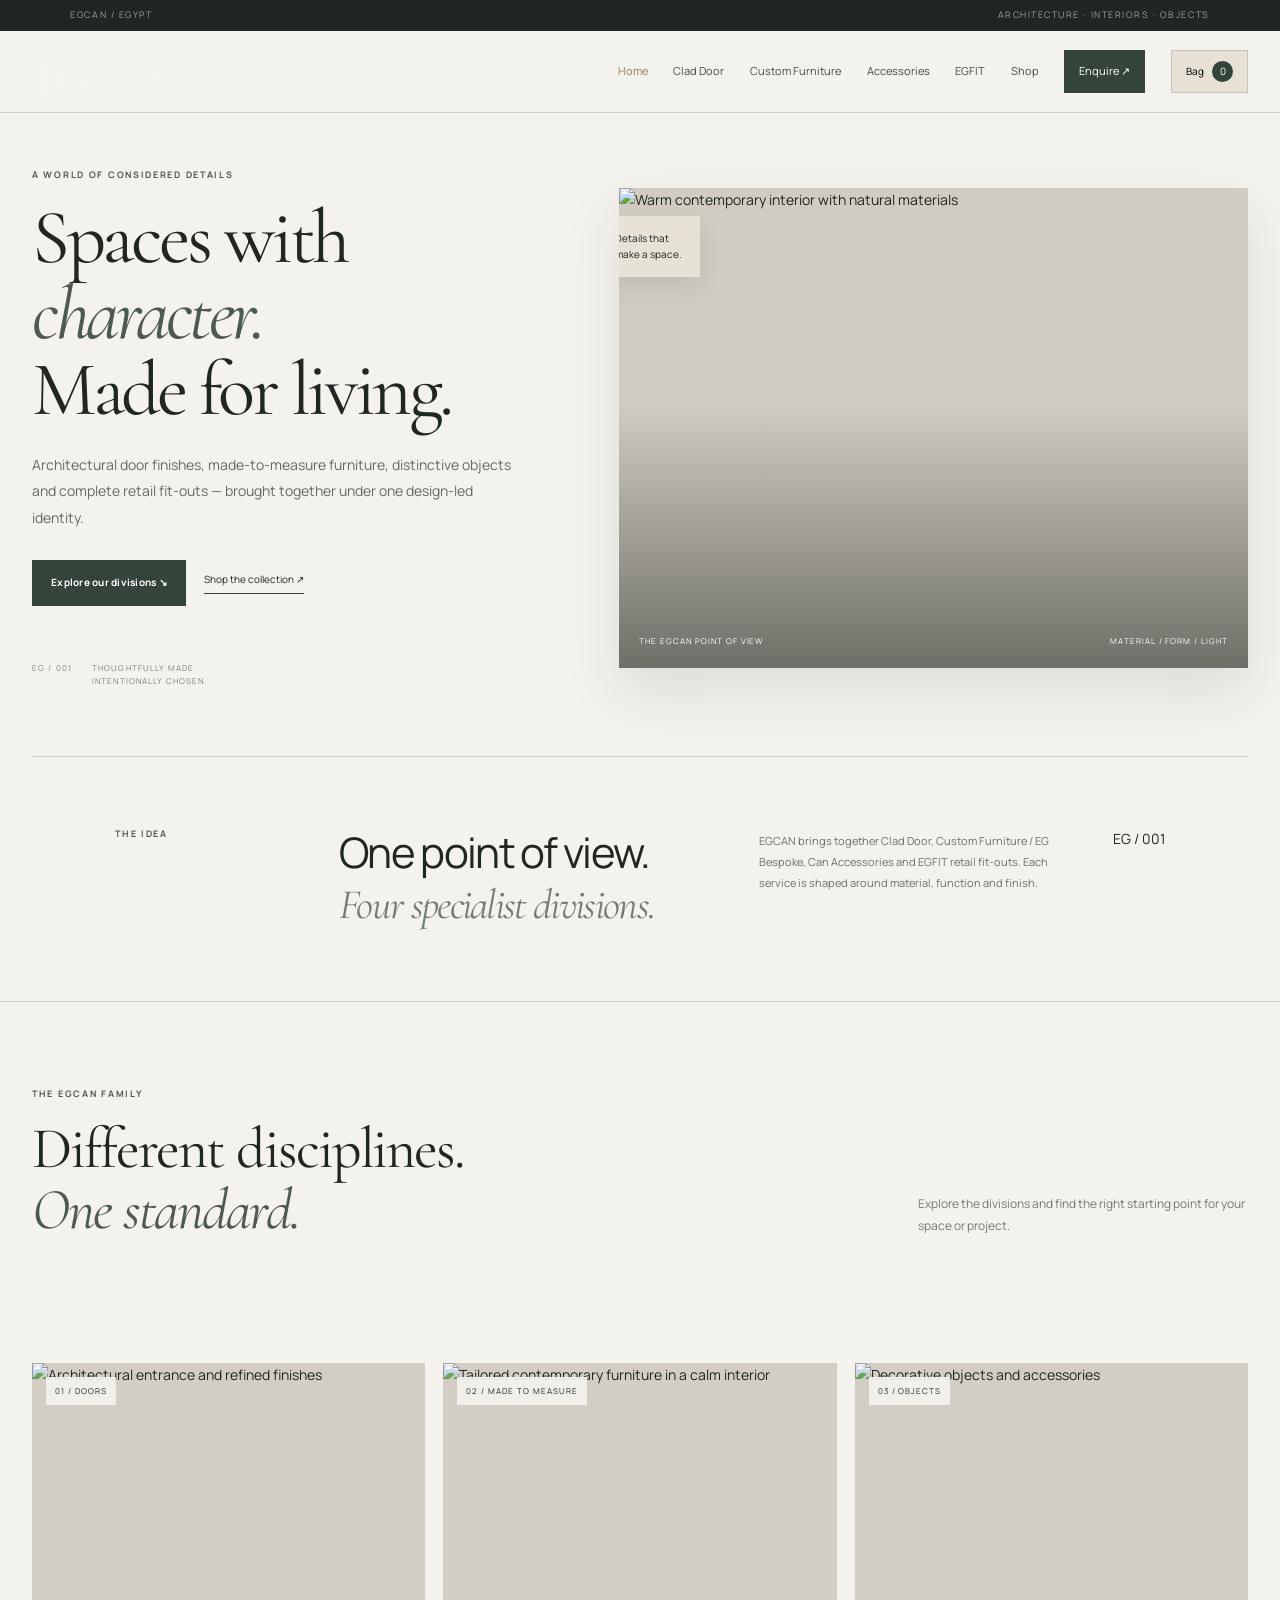
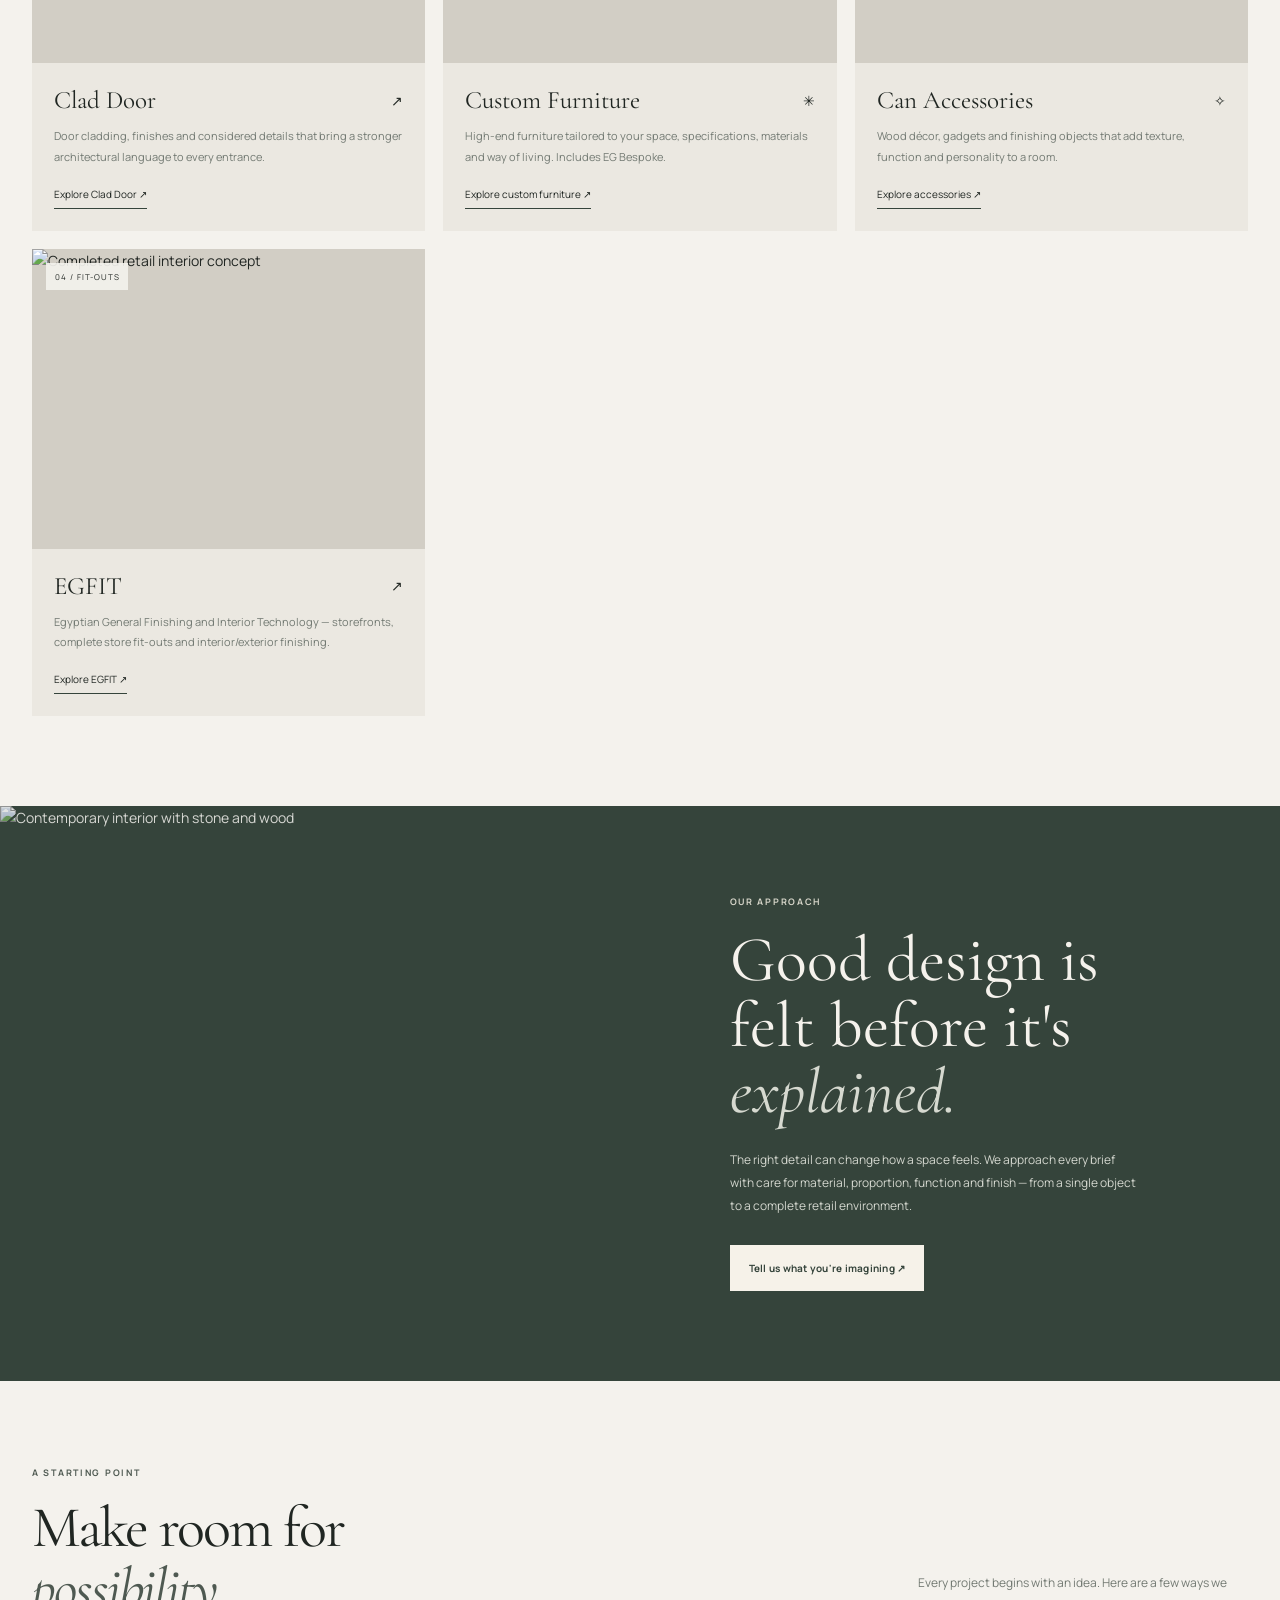
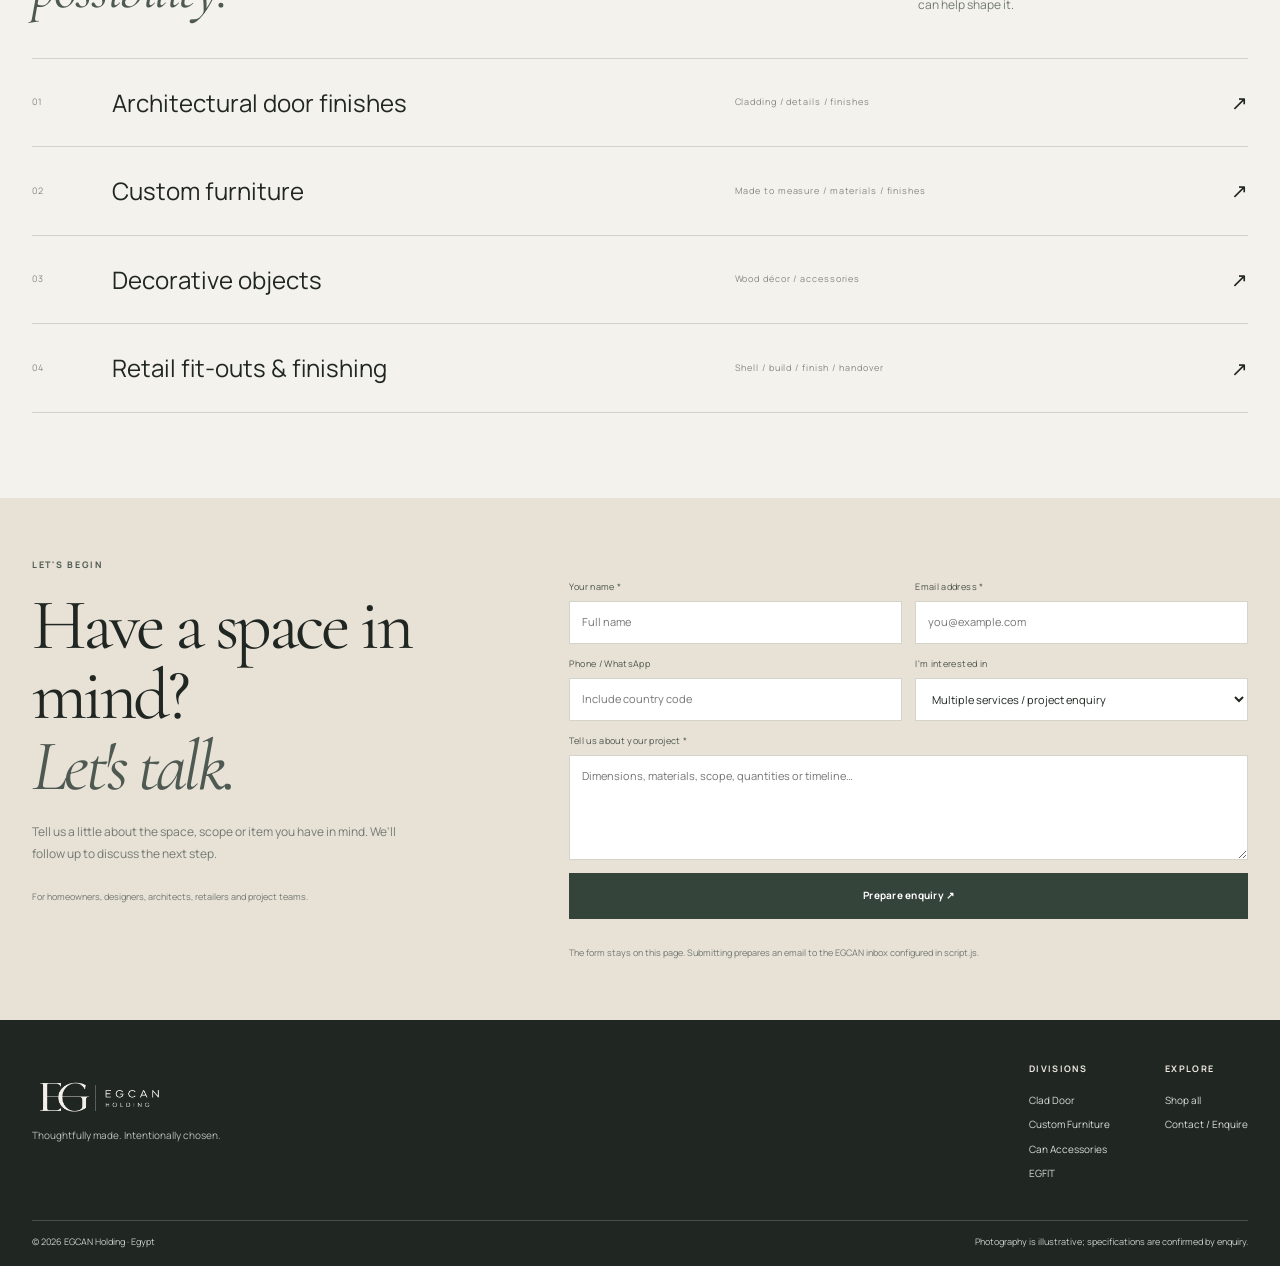
==== commit 09ff5c3c: "Add files via upload" ====
--- a/index.html
+++ b/index.html
@@ -1,61 +1,16 @@
 <!doctype html>
-<html lang="en">
-<head>
-  <meta charset="utf-8">
-  <meta name="viewport" content="width=device-width, initial-scale=1, viewport-fit=cover">
-  <meta name="theme-color" content="#35443b">
-  <meta name="description" content="EGCAN Holding — architectural doors, bespoke furniture, design accessories, and complete store finishing.">
-  <title>EGCAN Holding | Designed with purpose</title>
-  <link rel="preconnect" href="https://fonts.googleapis.com">
-  <link rel="preconnect" href="https://fonts.gstatic.com" crossorigin>
-  <link href="https://fonts.googleapis.com/css2?family=DM+Sans:wght@400;500;600;700&family=Playfair+Display:wght@400;500;600&display=swap" rel="stylesheet">
-  <link rel="stylesheet" href="styles.css">
-  <script src="script.js" defer></script>
-</head>
-<body>
-  <div class="announcement">EGCAN HOLDING <span>·</span> Design, detail, and delivery</div>
-  <header class="site-header">
-    <a class="brand" href="index.html" aria-label="EGCAN Holding home"><span class="brand-mark">EGCAN</span><span class="brand-sub">HOLDING</span></a>
-    <button class="menu-toggle" aria-expanded="false" aria-controls="primary-nav" aria-label="Open navigation"><span></span><span></span><span></span></button>
-    <nav class="nav" id="primary-nav">
-      <a href="index.html" aria-current="page">Home</a>
-      <a href="clad-door.html">Clad Door</a>
-      <a href="custom-furniture.html">Custom Furniture</a>
-      <a href="can-accessories.html">Can Accessories</a>
-      <a href="egfit.html">EGFIT</a>
-      <a class="nav-shop" href="shop.html">Shop Now <span aria-hidden="true">↗</span></a>
-    </nav>
-  </header>
-  <main>
-    <section class="hero home-hero">
-      <div class="hero-copy">
-        <p class="eyebrow">A collection of possibilities</p>
-        <h1>Considered design.<br><em>Made for living.</em></h1>
-        <p class="lead">From architectural entrances and bespoke furniture to design objects and complete retail spaces, EGCAN brings ideas together with care.</p>
-        <div class="button-row"><a class="button button-dark" href="shop.html">Shop the collection <span>↗</span></a><a class="text-link" href="#divisions">Explore our divisions</a></div>
-      </div>
-      <div class="hero-image" role="img" aria-label="Contemporary warm neutral architectural interior"></div>
-      <div class="hero-index"><span>01</span> / 04 <span class="hero-line"></span> EGCAN HOLDING</div>
-    </section>
-    <section class="section section-intro" id="divisions">
-      <div><p class="eyebrow">One holding · Four specialisms</p><h2>Built around the way<br><em>you imagine it.</em></h2></div>
-      <p class="section-note">Explore each division to discover the products, materials, and project services behind the EGCAN approach.</p>
-    </section>
-    <section class="division-grid">
-      <a class="division-card" href="clad-door.html"><img src="https://images.unsplash.com/photo-1600607687939-ce8a6c25118c?auto=format&fit=crop&w=1000&q=85" alt="Contemporary architectural entrance" loading="lazy"><div class="division-card-copy"><span>01 / ARCHITECTURE</span><h3>Clad Door</h3><p>Architectural doors, pivot doors and statement entrances.</p><b>Explore division ↗</b></div></a>
-      <a class="division-card" href="custom-furniture.html"><img src="https://images.unsplash.com/photo-1616486338812-3dadae4b4ace?auto=format&fit=crop&w=1000&q=85" alt="Elegant bespoke living room furniture" loading="lazy"><div class="division-card-copy"><span>02 / FURNITURE</span><h3>Custom Furniture</h3><p>Made-to-order furniture for homes and outdoor spaces, including EG Bespoke.</p><b>Explore division ↗</b></div></a>
-      <a class="division-card" href="can-accessories.html"><img src="https://images.unsplash.com/photo-1618221195710-dd6b41faaea6?auto=format&fit=crop&w=1000&q=85" alt="Decorative objects in a considered interior" loading="lazy"><div class="division-card-copy"><span>03 / OBJECTS</span><h3>Can Accessories</h3><p>Wood décor, design objects, gadgets and thoughtful finishing touches.</p><b>Explore division ↗</b></div></a>
-      <a class="division-card" href="egfit.html"><img src="https://images.unsplash.com/photo-1600210492486-724fe5c67fb0?auto=format&fit=crop&w=1000&q=85" alt="Premium finished retail and commercial interior" loading="lazy"><div class="division-card-copy"><span>04 / FIT-OUTS</span><h3>EGFIT</h3><p>Egyptian General Finishing and Interior Technology — storefronts and complete store fit-outs from scratch.</p><b>Explore division ↗</b></div></a>
-    </section>
-    <section class="feature-band">
-      <div class="feature-image" role="img" aria-label="Warm modern interior details"></div>
-      <div class="feature-copy"><p class="eyebrow">From concept to finished space</p><h2>Every detail has<br><em>a place.</em></h2><p>Whether you are selecting a single piece or planning a complete commercial space, we bring a considered eye to the details that make it yours.</p><a class="button button-light" href="egfit.html">Discover EGFIT <span>↗</span></a></div>
-    </section>
-    <section class="section shop-preview-head"><div><p class="eyebrow">Selected pieces</p><h2>Explore the <em>collection.</em></h2></div><a class="text-link" href="shop.html">View all products ↗</a></section>
-    <section class="product-grid product-grid-home" data-product-grid data-limit="4"></section>
-    <section class="cta-strip"><div><p class="eyebrow">Have a project in mind?</p><h2>Let's make room for <em>what's next.</em></h2></div><a class="button button-dark" href="mailto:hello@egcan.example?subject=EGCAN%20project%20enquiry">Start an enquiry ↗</a></section>
-  </main>
-  <footer class="site-footer"><div class="footer-brand"><a class="brand brand-footer" href="index.html"><span class="brand-mark">EGCAN</span><span class="brand-sub">HOLDING</span></a><p>Design, detail, and delivery.</p></div><div class="footer-links"><div><b>Divisions</b><a href="clad-door.html">Clad Door</a><a href="custom-furniture.html">Custom Furniture</a><a href="can-accessories.html">Can Accessories</a><a href="egfit.html">EGFIT</a></div><div><b>Explore</b><a href="shop.html">Shop all</a><a href="mailto:hello@egcan.example">Contact</a></div></div><div class="footer-bottom"><span>© <span data-year></span> EGCAN Holding</span><span>Thoughtfully considered.</span></div></footer>
-  <div class="cart-backdrop" data-cart-backdrop></div><aside class="cart-drawer" data-cart-drawer aria-hidden="true"><div class="cart-head"><div><p class="eyebrow">Your selections</p><h2>Your bag <span data-cart-count>0</span></h2></div><button class="icon-button" data-cart-close aria-label="Close bag">×</button></div><div class="cart-items" data-cart-items></div><div class="cart-footer"><p class="cart-note">Pricing and availability are confirmed by our team.</p><a class="button button-dark button-full" data-checkout href="mailto:hello@egcan.example">Send enquiry ↗</a></div></aside>
-</body>
-</html>+<html lang="en"><head><meta charset="utf-8"><meta name="viewport" content="width=device-width,initial-scale=1,viewport-fit=cover"><meta name="theme-color" content="#35443b"><meta name="description" content="EGCAN Holding — architectural finishes, custom furniture, distinctive objects and retail fit-outs."><title>Spaces with character | EGCAN Holding</title><link rel="preconnect" href="https://images.unsplash.com"><link rel="preconnect" href="https://fonts.googleapis.com"><link rel="preconnect" href="https://fonts.gstatic.com" crossorigin><link href="https://fonts.googleapis.com/css2?family=Cormorant+Garamond:wght@400;500;600&family=Manrope:wght@400;500;600;700&display=swap" rel="stylesheet"><link rel="stylesheet" href="styles.css?v=8"><script src="script.js" defer></script></head><body><div class="announcement"><span>EGCAN / EGYPT</span><span>Architecture · Interiors · Objects</span></div>
+<header class="site-header"><a class="brand" href="index.html" aria-label="EGCAN Holding home"><img src="egcan-logo-middle.png" alt="EGCAN Holding"><span class="brand-fallback" hidden>EGCAN</span></a>
+<button class="menu-toggle" aria-label="Open navigation" aria-expanded="false"><span></span><span></span><span></span></button>
+<nav class="nav" aria-label="Main navigation"><a href="index.html" aria-current="page">Home</a><a href="clad-door.html" >Clad Door</a><a href="custom-furniture.html" >Custom Furniture</a><a href="can-accessories.html" >Accessories</a><a href="egfit.html" >EGFIT</a><a href="shop.html" >Shop</a><a class="nav-contact" href="#contact" data-inquiry-open data-product="General project enquiry">Enquire ↗</a><button class="bag-button" type="button" data-cart-open>Bag <span class="cart-count" data-cart-count>0</span></button></nav></header><main><section class="hero home-hero"><div class="hero-copy"><p class="eyebrow">A world of considered details</p><h1>Spaces with<br><em>character.</em><br>Made for living.</h1><p class="hero-intro">Architectural door finishes, made-to-measure furniture, distinctive objects and complete retail fit-outs — brought together under one design-led identity.</p><div class="hero-actions"><a class="button button-dark" href="#divisions">Explore our divisions ↘</a><a class="text-link" href="shop.html">Shop the collection ↗</a></div><div class="hero-index"><span>EG / 001</span><span>Thoughtfully made.<br>Intentionally chosen.</span></div></div><div class="hero-visual"><div class="hero-image-wrap"><img src="https://images.unsplash.com/photo-1600210492486-724fe5c67fb0?auto=format&fit=crop&w=1400&q=85" alt="Warm contemporary interior with natural materials"><div class="image-overlay"></div><div class="image-label"><span>THE EGCAN POINT OF VIEW</span><span>Material / Form / Light</span></div><div class="floating-note">Details that<br>make a space.</div></div></div><div class="hero-bottom-rule"></div></section>
+<section class="intro-strip" id="approach"><p class="eyebrow">THE IDEA</p><p class="intro-statement">One point of view.<br><span>Four specialist divisions.</span></p><p class="intro-description">EGCAN brings together Clad Door, Custom Furniture / EG Bespoke, Can Accessories and EGFIT retail fit-outs. Each service is shaped around material, function and finish.</p><span class="strip-number">EG / 001</span></section>
+<section class="section" id="divisions"><div class="section-heading"><div><p class="eyebrow">THE EGCAN FAMILY</p><h2>Different disciplines.<br><em>One standard.</em></h2></div><p>Explore the divisions and find the right starting point for your space or project.</p></div></section>
+<div class="division-grid">
+<article class="division-card"><div class="division-image"><img src="https://images.unsplash.com/photo-1600607687939-ce8a6c25118c?auto=format&fit=crop&w=1400&q=85" alt="Architectural entrance and refined finishes" loading="lazy"><span class="card-index">01 / DOORS</span></div><div class="division-body"><div class="division-title-row"><h3>Clad Door</h3><span>↗</span></div><p>Door cladding, finishes and considered details that bring a stronger architectural language to every entrance.</p><a class="under-link" href="clad-door.html">Explore Clad Door ↗</a></div></article>
+<article class="division-card"><div class="division-image"><img src="https://images.unsplash.com/photo-1616486338812-3dadae4b4ace?auto=format&fit=crop&w=1400&q=85" alt="Tailored contemporary furniture in a calm interior" loading="lazy"><span class="card-index">02 / MADE TO MEASURE</span></div><div class="division-body"><div class="division-title-row"><h3>Custom Furniture</h3><span>✳</span></div><p>High-end furniture tailored to your space, specifications, materials and way of living. Includes EG Bespoke.</p><a class="under-link" href="custom-furniture.html">Explore custom furniture ↗</a></div></article>
+<article class="division-card"><div class="division-image"><img src="https://images.unsplash.com/photo-1618221195710-dd6b41faaea6?auto=format&fit=crop&w=1400&q=85" alt="Decorative objects and accessories" loading="lazy"><span class="card-index">03 / OBJECTS</span></div><div class="division-body"><div class="division-title-row"><h3>Can Accessories</h3><span>✧</span></div><p>Wood décor, gadgets and finishing objects that add texture, function and personality to a room.</p><a class="under-link" href="can-accessories.html">Explore accessories ↗</a></div></article>
+<article class="division-card"><div class="division-image"><img src="https://images.unsplash.com/photo-1600607687644-c7171b42498f?auto=format&fit=crop&w=1400&q=85" alt="Completed retail interior concept" loading="lazy"><span class="card-index">04 / FIT-OUTS</span></div><div class="division-body"><div class="division-title-row"><h3>EGFIT</h3><span>↗</span></div><p>Egyptian General Finishing and Interior Technology — storefronts, complete store fit-outs and interior/exterior finishing.</p><a class="under-link" href="egfit.html">Explore EGFIT ↗</a></div></article></div>
+<section class="manifesto"><div class="manifesto-image"><img src="https://images.unsplash.com/photo-1600607687920-4e2a09cf159d?auto=format&fit=crop&w=1400&q=85" alt="Contemporary interior with stone and wood" loading="lazy"></div><div class="manifesto-copy"><p class="eyebrow">OUR APPROACH</p><h2>Good design is<br>felt before it's<br><em>explained.</em></h2><p>The right detail can change how a space feels. We approach every brief with care for material, proportion, function and finish — from a single object to a complete retail environment.</p><a class="button button-light" href="#contact">Tell us what you're imagining ↗</a></div></section>
+<section class="section"><div class="section-heading"><div><p class="eyebrow">A STARTING POINT</p><h2>Make room for<br><em>possibility.</em></h2></div><p>Every project begins with an idea. Here are a few ways we can help shape it.</p></div><div class="capability-list"><a href="clad-door.html" class="capability-item"><span class="cap-number">01</span><span class="cap-title">Architectural door finishes</span><span class="cap-desc">Cladding / details / finishes</span><span class="cap-plus">↗</span></a><a href="custom-furniture.html" class="capability-item"><span class="cap-number">02</span><span class="cap-title">Custom furniture</span><span class="cap-desc">Made to measure / materials / finishes</span><span class="cap-plus">↗</span></a><a href="can-accessories.html" class="capability-item"><span class="cap-number">03</span><span class="cap-title">Decorative objects</span><span class="cap-desc">Wood décor / accessories</span><span class="cap-plus">↗</span></a><a href="egfit.html" class="capability-item"><span class="cap-number">04</span><span class="cap-title">Retail fit-outs & finishing</span><span class="cap-desc">Shell / build / finish / handover</span><span class="cap-plus">↗</span></a></div></section>
+<section class="contact-section" id="contact"><div class="contact-layout"><div class="contact-content"><p class="eyebrow">LET'S BEGIN</p><h2>Have a space in mind?<br><em>Let's talk.</em></h2><p>Tell us a little about the space, scope or item you have in mind. We'll follow up to discuss the next step.</p><div class="contact-note">For homeowners, designers, architects, retailers and project teams.</div></div><form class="inquiry-form" id="inquiryForm"><div class="form-row"><label for="name">Your name *</label><input id="name" name="name" autocomplete="name" required placeholder="Full name"></div><div class="form-row"><label for="email">Email address *</label><input id="email" name="email" type="email" autocomplete="email" required placeholder="you@example.com"></div><div class="form-row"><label for="phone">Phone / WhatsApp</label><input id="phone" name="phone" autocomplete="tel" placeholder="Include country code"></div><div class="form-row"><label for="service">I'm interested in</label><select id="service" name="service"><option>Multiple services / project enquiry</option><option>Clad Door</option><option>Custom Furniture / EG Bespoke</option><option>Can Accessories</option><option>EGFIT — Store Fit-out</option><option>Multiple services / project enquiry</option></select></div><div class="form-row full"><label for="message">Tell us about your project *</label><textarea id="message" name="message" rows="4" required placeholder="Dimensions, materials, scope, quantities or timeline…"></textarea></div><div class="form-row full"><button class="button button-dark" type="submit">Prepare enquiry ↗</button></div><p class="form-status" data-form-status id="formStatus" role="status" aria-live="polite"></p><p class="form-note">The form stays on this page. Submitting prepares an email to the EGCAN inbox configured in script.js.</p></form></div></section></main><footer class="site-footer"><div class="footer-brand"><a class="brand" href="index.html"><img src="egcan-logo-middle.png" alt="EGCAN Holding"><span class="brand-fallback" hidden>EGCAN</span></a><p>Thoughtfully made. Intentionally chosen.</p></div><div class="footer-links"><div><b>Divisions</b><a href="clad-door.html">Clad Door</a><a href="custom-furniture.html">Custom Furniture</a><a href="can-accessories.html">Can Accessories</a><a href="egfit.html">EGFIT</a></div><div><b>Explore</b><a href="shop.html">Shop all</a><a href="#contact" data-inquiry-open data-product="General project enquiry">Contact / Enquire</a></div></div><div class="footer-bottom"><span>© <span data-year></span> EGCAN Holding · Egypt</span><span>Photography is illustrative; specifications are confirmed by enquiry.</span></div></footer><div class="cart-backdrop" data-cart-backdrop></div><aside class="cart-drawer" data-cart-drawer aria-hidden="true"><div class="cart-head"><div><p class="eyebrow">Your selections</p><h2>Your bag <span data-cart-count>0</span></h2></div><button class="icon-button" data-cart-close aria-label="Close bag">×</button></div><div class="cart-items" data-cart-items></div><div class="cart-footer"><p class="cart-note">Prices, specifications and availability are confirmed by the team. This is a front-end demo bag, not a payment checkout.</p><a class="button button-dark button-full" data-checkout href="mailto:hello@egcan.example">Send enquiry ↗</a></div></aside>
+<div class="eg-modal-backdrop" data-inquiry-modal aria-hidden="true" role="dialog" aria-modal="true" aria-labelledby="modalTitle"><div class="eg-modal"><button class="eg-modal-close" type="button" data-modal-close aria-label="Close enquiry form">×</button><p class="eyebrow">EGCAN / PROJECT ENQUIRY</p><h2 id="modalTitle">Tell us what you're imagining.</h2><p>Share a few details. This form opens inside the website; after submitting, your email app is used to send the enquiry.</p><form class="inquiry-form" data-modal-form><div class="form-row"><label for="modalName">Your name *</label><input id="modalName" name="name" required autocomplete="name" placeholder="Full name"></div><div class="form-row"><label for="modalEmail">Email address *</label><input id="modalEmail" name="email" type="email" required autocomplete="email" placeholder="you@example.com"></div><div class="form-row"><label for="modalPhone">Phone / WhatsApp</label><input id="modalPhone" name="phone" autocomplete="tel" placeholder="Include country code"></div><div class="form-row"><label for="modalProduct">Product / service</label><input id="modalProduct" name="product" placeholder="What are you interested in?"></div><div class="form-row full"><label for="modalMessage">Project details *</label><textarea id="modalMessage" name="message" required placeholder="Dimensions, finish, quantities, timing or questions"></textarea></div><div class="form-row full"><button class="button button-dark" type="submit">Prepare enquiry ↗</button></div><p class="form-status" data-form-status role="status" aria-live="polite"></p><p class="form-note">Before launch, replace hello@egcan.example in script.js with the approved EGCAN enquiry inbox.</p></form></div></div></body></html>
--- a/styles.css
+++ b/styles.css
@@ -1,7 +1,4 @@
-/* EGCAN Holding responsive website — shared styles */
-:root{--green:#35443b;--green-2:#4e5951;--cream:#f5f2ec;--paper:#fbfaf7;--ink:#222722;--muted:#6c716b;--line:#deded6;--serif:"Playfair Display",Georgia,serif;--sans:"DM Sans",Arial,sans-serif;--page: min(1320px, calc(100% - 64px));}
-*{box-sizing:border-box}html{scroll-behavior:smooth;scroll-padding-top:90px}body{margin:0;background:var(--paper);color:var(--ink);font-family:var(--sans);font-size:15px;line-height:1.65;-webkit-font-smoothing:antialiased}img{display:block;max-width:100%;height:auto}a{color:inherit;text-decoration:none}button,input{font:inherit}button,a{-webkit-tap-highlight-color:transparent}button{cursor:pointer}.announcement{min-height:30px;background:var(--green);color:#f7f4ed;display:flex;align-items:center;justify-content:center;gap:10px;font-size:10px;letter-spacing:.17em;text-transform:uppercase;padding:6px 12px}.announcement span{opacity:.55}.site-header{position:sticky;top:0;z-index:30;display:flex;align-items:center;justify-content:space-between;gap:24px;min-height:88px;padding:16px max(32px,calc((100vw - 1320px)/2));background:rgba(251,250,247,.96);border-bottom:1px solid rgba(53,68,59,.12);backdrop-filter:blur(14px)}.brand{display:inline-flex;flex-direction:column;align-items:flex-start;line-height:1;flex-shrink:0;color:var(--green)}.brand-mark{font-family:var(--serif);font-size:29px;letter-spacing:.12em}.brand-sub{font-size:9px;letter-spacing:.42em;margin-top:7px;padding-left:3px}.nav{display:flex;align-items:center;gap:clamp(14px,2vw,32px)}.nav a{font-size:12px;color:#424841;white-space:nowrap}.nav a:hover,.nav a[aria-current=page]{color:var(--green);text-decoration:underline;text-underline-offset:6px}.nav .nav-shop{background:var(--green);color:#fff;padding:12px 18px;text-decoration:none}.menu-toggle{display:none;background:transparent;border:0;padding:10px}.menu-toggle span{display:block;width:23px;height:1.5px;background:var(--green);margin:5px}.hero{width:var(--page);margin:0 auto}.home-hero{position:relative;min-height:570px;display:grid;grid-template-columns:1fr 1.02fr;align-items:center;gap:5%;padding:54px 0 74px}.hero-copy{max-width:570px;padding:30px 0 55px}.eyebrow{font-size:10px;letter-spacing:.18em;text-transform:uppercase;color:var(--green-2);font-weight:700;margin:0 0 17px}.hero h1,.division-hero h1,.shop-hero h1{font:400 clamp(42px,5vw,70px)/1.1 var(--serif);letter-spacing:-.035em;margin:0 0 24px}.hero h1 em,.division-hero h1 em,.shop-hero h1 em,h2 em{font-weight:400;color:var(--green-2)}.lead{font-size:16px;line-height:1.85;color:#5f655e;max-width:480px}.button-row{display:flex;align-items:center;gap:24px;flex-wrap:wrap;margin-top:30px}.button{display:inline-flex;align-items:center;justify-content:center;gap:20px;min-height:48px;padding:13px 19px;border:1px solid transparent;font-size:12px;font-weight:600;letter-spacing:.025em;transition:background .2s,color .2s,border-color .2s}.button-dark{background:var(--green);color:#fff}.button-dark:hover{background:#26352c}.button-light{background:#f6f2e9;color:var(--green)}.button-outline{border-color:var(--line);color:var(--green)}.button-full{width:100%}.text-link{font-size:12px;border-bottom:1px solid var(--green);padding-bottom:4px}.hero-image{min-height:440px;height:100%;background:url("https://images.unsplash.com/photo-1600210492486-724fe5c67fb0?auto=format&fit=crop&w=1500&q=85") center/cover no-repeat}.hero-index{position:absolute;left:0;bottom:28px;display:flex;align-items:center;gap:12px;font-size:9px;letter-spacing:.13em;color:var(--muted)}.hero-index>span:first-child{font-size:13px;color:var(--green)}.hero-line{width:44px;height:1px;background:var(--line)}.section{width:var(--page);margin:0 auto;padding:78px 0}.section-intro{display:flex;align-items:end;justify-content:space-between;gap:40px;padding-bottom:40px}.section h2,.feature-copy h2,.cta-strip h2{font:400 clamp(32px,4vw,48px)/1.18 var(--serif);letter-spacing:-.025em;margin:0}.section-note{max-width:390px;color:var(--muted);font-size:13px;margin:0 0 4px}.division-grid{width:var(--page);margin:0 auto 100px;display:grid;grid-template-columns:repeat(4,minmax(0,1fr));gap:16px}.division-card{background:#f0eee8;min-width:0;display:flex;flex-direction:column;overflow:hidden}.division-card img{width:100%;height:245px;object-fit:cover;transition:transform .4s}.division-card:hover img{transform:scale(1.035)}.division-card-copy{padding:21px 20px 24px}.division-card-copy>span{font-size:9px;letter-spacing:.16em;color:var(--muted)}.division-card h3{font:400 26px/1.25 var(--serif);margin:11px 0 8px}.division-card p{font-size:12px;color:var(--muted);min-height:62px;margin:0 0 20px}.division-card b{font-size:11px;font-weight:600;color:var(--green)}.feature-band{display:grid;grid-template-columns:1fr 1fr;background:var(--green);color:#f7f4ed}.feature-image{min-height:460px;background:url("https://images.unsplash.com/photo-1600607687920-4e2a09cf159d?auto=format&fit=crop&w=1300&q=85") center/cover}.feature-copy{padding:clamp(40px,7vw,100px);align-self:center}.feature-copy .eyebrow{color:#c6cfc5}.feature-copy h2 em{color:#d6d9d0}.feature-copy>p:not(.eyebrow){max-width:410px;color:#d8ddd7;font-size:13px;line-height:1.9;margin:24px 0 28px}.shop-preview-head{display:flex;align-items:end;justify-content:space-between;gap:20px;padding-bottom:28px}.product-grid{width:var(--page);margin:0 auto 85px;display:grid;grid-template-columns:repeat(4,minmax(0,1fr));gap:22px 16px}.product-card{min-width:0;position:relative}.product-card-image{display:block;position:relative;background:#efede7;overflow:hidden;aspect-ratio: .82}.product-card-image img{width:100%;height:100%;object-fit:cover;transition:transform .4s}.product-card:hover .product-card-image img{transform:scale(1.035)}.product-tag{position:absolute;left:12px;top:12px;background:rgba(251,250,247,.9);font-size:9px;letter-spacing:.08em;padding:6px 9px;text-transform:uppercase}.product-card-copy{padding:13px 0}.product-category{font-size:9px;text-transform:uppercase;letter-spacing:.13em;color:var(--muted)}.product-card h3{font:400 21px/1.3 var(--serif);margin:4px 0 4px}.product-price{font-size:12px;color:var(--green);margin:3px 0 12px}.product-card-actions{display:flex;gap:8px;align-items:center;flex-wrap:wrap}.small-button{display:inline-flex;align-items:center;justify-content:center;min-height:38px;padding:9px 12px;font-size:10px;font-weight:700;letter-spacing:.02em;border:1px solid var(--green);background:var(--green);color:white}.small-button.secondary{background:transparent;color:var(--green)}.cta-strip{background:var(--cream);padding:54px max(32px,calc((100vw - 1320px)/2));display:flex;align-items:center;justify-content:space-between;gap:30px}.cta-strip .eyebrow{margin-bottom:12px}.site-footer{background:var(--green);color:#f7f4ed;padding:50px max(32px,calc((100vw - 1320px)/2)) 18px;display:grid;grid-template-columns:1fr 1fr;gap:38px}.brand-footer{color:#fff}.footer-brand p{font-size:12px;color:#c8d0c8}.footer-links{display:flex;justify-content:flex-end;gap:70px}.footer-links>div{display:flex;flex-direction:column;gap:9px}.footer-links b{font-size:10px;text-transform:uppercase;letter-spacing:.15em;margin-bottom:8px}.footer-links a{font-size:11px;color:#d8ddd7}.footer-bottom{grid-column:1/-1;border-top:1px solid rgba(255,255,255,.2);padding-top:16px;margin-top:10px;display:flex;justify-content:space-between;color:#c8d0c8;font-size:10px}.division-hero{width:var(--page);margin:0 auto;display:grid;grid-template-columns:.85fr 1.15fr;gap:7%;align-items:center;padding:62px 0 72px}.division-hero-copy{padding:20px 0}.division-hero img{width:100%;height:430px;object-fit:cover}.division-hero .button{margin-top:20px}.body-copy{max-width:700px;color:var(--muted);line-height:1.9}.shop-hero{background:var(--cream);text-align:center;padding:75px 24px 65px}.shop-hero h1{font-size:clamp(43px,6vw,68px)}.shop-hero>p:last-child{max-width:570px;margin:0 auto;color:var(--muted);font-size:13px}.shop-controls{width:var(--page);margin:0 auto;padding:28px 0;display:flex;justify-content:space-between;align-items:center;gap:20px}.filter-list{display:flex;gap:8px;flex-wrap:wrap}.filter-button,.bag-button{border:1px solid var(--line);background:transparent;color:var(--ink);font-size:11px;padding:10px 14px;min-height:40px}.filter-button.active{background:var(--green);border-color:var(--green);color:white}.bag-button{background:var(--cream);white-space:nowrap}.bag-button span{display:inline-grid;place-items:center;border-radius:50%;width:20px;height:20px;background:var(--green);color:white;margin-left:6px}.breadcrumb{width:var(--page);margin:25px auto;color:var(--muted);font-size:11px}.breadcrumb a{text-decoration:underline;text-underline-offset:3px}.product-detail{width:var(--page);margin:0 auto 70px;display:grid;grid-template-columns:1.08fr .92fr;gap:clamp(28px,6vw,80px);align-items:start}.product-main-image{background:#efede7;aspect-ratio:1/1.02}.product-main-image img{width:100%;height:100%;object-fit:cover}.product-thumbnails{display:flex;gap:10px;overflow-x:auto;padding:12px 0 6px}.product-thumbnail{width:78px;height:78px;flex:0 0 78px;border:1px solid transparent;padding:0;background:#efede7}.product-thumbnail.active{border:2px solid var(--green)}.product-thumbnail img{width:100%;height:100%;object-fit:cover}.product-info{padding:20px 0}.product-info h1{font:400 clamp(36px,4vw,50px)/1.14 var(--serif);margin:0 0 10px}.product-info .product-price{font-size:14px;margin:0 0 20px}.product-description{color:var(--muted);font-size:13px;line-height:1.9}.spec-block{border-top:1px solid var(--line);border-bottom:1px solid var(--line);margin:25px 0;padding:18px 0}.spec-block h3{font-size:12px;margin:0 0 10px}.spec-block dl{margin:0;display:grid;grid-template-columns:1fr 1fr;gap:9px 18px}.spec-block dl div{display:flex;flex-direction:column}.spec-block dt{font-size:10px;color:var(--muted)}.spec-block dd{font-size:11px;margin:0}.product-actions{display:flex;flex-wrap:wrap;gap:10px;align-items:end}.qty-label{font-size:10px;color:var(--muted);display:flex;flex-direction:column;gap:5px}.qty-label input{width:76px;min-height:48px;border:1px solid var(--line);padding:8px}.small-note{font-size:10px;color:var(--muted);margin-top:20px}.services-grid{display:grid;grid-template-columns:repeat(2,minmax(0,1fr));gap:14px;padding-top:20px}.service-card{padding:28px;background:var(--cream);min-height:185px}.service-card>span{font-size:10px;color:var(--green-2);letter-spacing:.15em}.service-card h3{font:400 24px/1.3 var(--serif);margin:14px 0 8px}.service-card p{font-size:12px;color:var(--muted);margin:0;max-width:480px}.cart-backdrop{position:fixed;inset:0;background:rgba(20,26,22,.42);z-index:60;opacity:0;visibility:hidden;transition:.2s}.cart-backdrop.open{opacity:1;visibility:visible}.cart-drawer{position:fixed;right:0;top:0;height:100dvh;width:min(440px,100%);background:var(--paper);z-index:61;transform:translateX(102%);transition:transform .25s ease;display:flex;flex-direction:column;padding:26px}.cart-drawer.open{transform:translateX(0)}.cart-head{display:flex;align-items:center;justify-content:space-between;border-bottom:1px solid var(--line);padding-bottom:18px}.cart-head .eyebrow{margin-bottom:4px}.cart-head h2{font:400 28px var(--serif);margin:0}.cart-head h2 span{font:600 11px var(--sans);vertical-align:middle;background:var(--cream);padding:5px 8px;border-radius:20px}.icon-button{border:1px solid var(--line);background:transparent;width:38px;height:38px;font-size:25px;color:var(--green)}.cart-items{overflow:auto;flex:1;padding:12px 0}.cart-empty{font-size:13px;color:var(--muted);padding:20px 0}.cart-item{display:grid;grid-template-columns:72px 1fr auto;gap:12px;padding:13px 0;border-bottom:1px solid var(--line)}.cart-item img{width:72px;height:82px;object-fit:cover;background:var(--cream)}.cart-item h3{font:400 17px/1.25 var(--serif);margin:3px 0}.cart-item p{font-size:10px;color:var(--muted);margin:0}.cart-item input{width:52px;padding:5px;border:1px solid var(--line);margin-top:8px}.cart-remove{background:none;border:0;color:var(--muted);font-size:18px}.cart-footer{padding-top:15px;border-top:1px solid var(--line)}.cart-note{font-size:10px;color:var(--muted)}.no-results{grid-column:1/-1;color:var(--muted);padding:30px 0}
-@media(max-width:1050px){:root{--page:calc(100% - 44px)}.site-header{padding:14px 22px;min-height:78px}.nav{gap:14px}.nav a{font-size:11px}.brand-mark{font-size:26px}.division-grid{grid-template-columns:repeat(2,minmax(0,1fr))}.division-card img{height:280px}.product-grid{grid-template-columns:repeat(3,minmax(0,1fr))}.home-hero{min-height:500px}.hero-image{min-height:390px}.feature-copy{padding:45px}.division-hero img{height:380px}}
-@media(max-width:760px){:root{--page:calc(100% - 36px)}.announcement{font-size:9px;min-height:28px}.site-header{min-height:70px;padding:12px 18px}.brand-mark{font-size:24px}.brand-sub{font-size:8px}.menu-toggle{display:block;z-index:3}.nav{display:none;position:absolute;top:100%;left:0;right:0;background:var(--paper);padding:10px 18px 20px;border-bottom:1px solid var(--line);box-shadow:0 14px 20px rgba(0,0,0,.06);flex-direction:column;align-items:stretch;gap:0}.nav.open{display:flex}.nav a{font-size:13px;padding:13px 6px;border-bottom:1px solid rgba(53,68,59,.08)}.nav .nav-shop{text-align:center;margin-top:12px;padding:13px}.home-hero{grid-template-columns:1fr;gap:0;padding:35px 0 58px;min-height:0}.hero-copy{padding:10px 0 26px}.hero h1,.division-hero h1{font-size:clamp(42px,11vw,58px)}.lead{font-size:14px}.hero-image{min-height:290px;height:60vw;max-height:440px}.hero-index{bottom:20px}.button-row{gap:17px;margin-top:23px}.section{padding:52px 0}.section-intro{display:block;padding-bottom:28px}.section-note{margin-top:20px}.section h2,.feature-copy h2,.cta-strip h2{font-size:36px}.division-grid{grid-template-columns:1fr 1fr;gap:10px;margin-bottom:60px}.division-card img{height:auto;aspect-ratio:.85;object-fit:cover}.division-card-copy{padding:15px 12px 18px}.division-card h3{font-size:22px}.division-card p{font-size:11px;min-height:92px}.division-card-copy b{font-size:10px}.feature-band{grid-template-columns:1fr}.feature-image{min-height:280px}.feature-copy{padding:38px 22px 44px}.shop-preview-head{padding-top:48px;align-items:end}.product-grid{grid-template-columns:repeat(2,minmax(0,1fr));gap:20px 12px;margin-bottom:55px}.product-card-image{aspect-ratio:.78}.product-card h3{font-size:18px}.product-card-copy{padding:10px 0}.product-card-actions{gap:6px}.small-button{font-size:9px;padding:8px 9px;min-height:36px}.cta-strip{padding:36px 18px;align-items:flex-start;flex-direction:column}.site-footer{padding:38px 18px 16px;grid-template-columns:1fr;gap:26px}.footer-links{justify-content:flex-start;gap:50px}.footer-bottom{grid-column:auto;gap:10px;flex-wrap:wrap}.division-hero{grid-template-columns:1fr;gap:25px;padding:38px 0 42px}.division-hero img{height:auto;aspect-ratio:1.1;max-height:420px}.division-hero-copy{padding:0}.body-copy{font-size:13px}.shop-hero{padding:55px 18px 45px}.shop-controls{align-items:stretch;flex-direction:column;padding:20px 0}.filter-list{gap:7px}.filter-button{padding:9px 10px;font-size:10px}.bag-button{align-self:flex-start}.product-detail{grid-template-columns:1fr;gap:18px;margin-bottom:40px}.product-info{padding:0}.product-info h1{font-size:39px}.product-thumbnail{width:68px;height:68px;flex-basis:68px}.spec-block dl{grid-template-columns:1fr 1fr}.product-actions .button{flex:1 1 100%}.qty-label{flex:1}.product-actions .qty-label+.button{flex:2}.services-grid{grid-template-columns:1fr;padding-top:10px}.service-card{min-height:0;padding:24px}.cart-drawer{padding:20px}.cart-item{grid-template-columns:62px 1fr auto}.cart-item img{width:62px;height:74px}}
-@media(max-width:380px){:root{--page:calc(100% - 28px)}.division-grid{grid-template-columns:1fr}.division-card img{aspect-ratio:1.25}.division-card p{min-height:0}.product-grid{gap:17px 9px}.product-card h3{font-size:16px}.small-button{padding:8px 7px}.button{padding:12px 14px}.filter-button{font-size:9px;padding:8px}.hero h1,.division-hero h1{font-size:40px}.product-actions .button{font-size:11px}}
-@media(hover:none){.division-card:hover img,.product-card:hover .product-card-image img{transform:none}}
+/* EGCAN Holding — responsive editorial design system, upgrade v2 */
+@import url('https://fonts.googleapis.com/css2?family=Cormorant+Garamond:wght@400;500;600&family=Manrope:wght@400;500;600;700&display=swap');
+:root{--ink:#202622;--green:#35443b;--green2:#4e5951;--paper:#f4f2ed;--cream:#e7e1d6;--white:#fbfaf7;--muted:#737a73;--line:rgba(32,38,34,.16);--serif:'Cormorant Garamond',Georgia,serif;--sans:'Manrope',Arial,sans-serif;--page:min(1320px,calc(100% - 64px))}
+*{box-sizing:border-box}html{scroll-behavior:smooth;scroll-padding-top:95px}body{margin:0;background:var(--paper);color:var(--ink);font-family:var(--sans);font-size:14px;line-height:1.65;-webkit-font-smoothing:antialiased}body.modal-open,body.cart-open{overflow:hidden}a{color:inherit;text-decoration:none}img{display:block;max-width:100%;height:auto}button,input,select,textarea{font:inherit}button,a{-webkit-tap-highlight-color:transparent}button{cursor:pointer}.announcement{min-height:31px;background:var(--ink);color:#eeeae2;display:flex;justify-content:space-between;align-items:center;padding:6px 5.5%;font-size:9px;letter-spacing:.17em;text-transform:uppercase}.announcement span{opacity:.62}.site-header{position:sticky;top:0;z-index:50;display:flex;align-items:center;justify-content:space-between;gap:24px;min-height:82px;padding:12px max(32px,calc((100vw - 1320px)/2));background:rgba(244,242,237,.96);border-bottom:1px solid var(--line);backdrop-filter:blur(14px)}.brand{display:flex;align-items:center;gap:12px;min-width:135px;color:var(--green)}.brand img{width:135px;height:auto;max-height:56px;object-fit:contain;object-position:left center}.brand-fallback{font:500 26px var(--serif);letter-spacing:.12em}.brand-sub{display:block;font-size:8px;letter-spacing:.32em;margin-top:5px}.nav,.main-nav{display:flex;align-items:center;gap:clamp(12px,2vw,28px)}.nav a,.main-nav a{font-size:11px;color:#454b45;white-space:nowrap}.nav a:hover,.nav a[aria-current=page],.main-nav a:hover{color:#9b7955}.nav-shop,.nav-contact{padding:12px 15px;background:var(--green);color:#fff!important}.menu-toggle{display:none;background:transparent;border:0;padding:10px}.menu-toggle span{display:block;width:23px;height:1.5px;background:var(--green);margin:5px}.page-wrap{width:var(--page);margin:0 auto}.eyebrow{font-size:9px;letter-spacing:.19em;text-transform:uppercase;color:var(--green2);font-weight:700;margin:0 0 17px}.hero,.home-hero{width:var(--page);margin:auto;min-height:610px;display:grid;grid-template-columns:.9fr 1.1fr;align-items:center;gap:6%;padding:55px 0 70px;position:relative}.hero-copy{align-self:center;max-width:570px}.hero h1,.division-hero h1,.shop-hero h1{font:400 clamp(48px,6vw,82px)/.99 var(--serif);letter-spacing:-.045em;margin:0 0 24px}.hero h1 em,.division-hero h1 em,.shop-hero h1 em,h2 em{font-weight:400;color:var(--green2)}.hero-intro,.lead{font-size:14px;line-height:1.9;color:#626a63;max-width:480px}.hero-actions,.button-row{display:flex;align-items:center;gap:18px;flex-wrap:wrap;margin-top:28px}.button{display:inline-flex;align-items:center;justify-content:center;gap:22px;min-height:46px;padding:13px 18px;border:1px solid transparent;font-size:10px;font-weight:700;letter-spacing:.025em;transition:background .2s,color .2s,border-color .2s,transform .2s}.button:hover{transform:translateY(-2px)}.button-dark{background:var(--green);color:#fff}.button-dark:hover{background:#26352c}.button-light{background:#f6f2e9;color:var(--green)}.button-outline{border-color:var(--line);color:var(--green)}.text-link,.under-link{font-size:10px;border-bottom:1px solid var(--green);padding-bottom:5px}.hero-index{display:flex;gap:20px;margin-top:55px;font-size:8px;letter-spacing:.14em;text-transform:uppercase;color:#7b8079}.hero-visual{position:relative;min-width:0}.hero-image-wrap,.hero-visual>img{height:480px;position:relative;overflow:hidden;background:#d1ccc2;box-shadow:0 24px 55px #242a251a}.hero-image-wrap>img,.hero-visual>img{width:100%;height:100%;object-fit:cover;transition:transform .65s}.hero-image-wrap:hover>img{transform:scale(1.04)}.image-overlay{position:absolute;inset:0;background:linear-gradient(180deg,transparent 45%,rgba(20,25,21,.52))}.image-label{position:absolute;left:20px;right:20px;bottom:20px;display:flex;justify-content:space-between;gap:12px;color:#fff;font-size:8px;letter-spacing:.12em;text-transform:uppercase}.floating-note{position:absolute;top:28px;left:-22px;background:var(--cream);padding:14px 18px;box-shadow:0 10px 25px #252d2917;font-size:10px}.hero-bottom-rule{position:absolute;bottom:0;left:0;right:0;border-bottom:1px solid var(--line)}.intro-strip{padding:70px 9%;display:grid;grid-template-columns:.6fr 1.2fr 1fr auto;gap:28px;align-items:start;border-bottom:1px solid var(--line)}.intro-statement{font-size:clamp(26px,3.4vw,42px);line-height:1.2;letter-spacing:-.04em;margin:0}.intro-statement span{font-family:var(--serif);font-style:italic;color:#737d72}.intro-description{font-size:11px;line-height:1.9;color:#687069;max-width:320px;margin:4px 0 0}.section,.section-pad{width:var(--page);margin:0 auto;padding:85px 0}.section-heading,.shop-preview-head{display:flex;align-items:end;justify-content:space-between;gap:35px;margin-bottom:38px}.section-heading h2,.section h2,.feature-copy h2,.cta-strip h2,.eg-section h2{font:400 clamp(35px,4.6vw,58px)/1.05 var(--serif);letter-spacing:-.035em;margin:0}.section-heading>p,.section-note{max-width:330px;font-size:12px;line-height:1.8;color:var(--muted);margin:0 0 4px}.division-grid{width:var(--page);margin:0 auto 90px;display:grid;grid-template-columns:repeat(3,minmax(0,1fr));gap:18px}.division-card{background:#ebe8e1;min-width:0;overflow:hidden;transition:box-shadow .3s,transform .3s}.division-card:hover{box-shadow:0 20px 40px #20262216;transform:translateY(-3px)}.division-image{height:300px;position:relative;overflow:hidden;background:#d2cec5}.division-image img{width:100%;height:100%;object-fit:cover;transition:transform .7s;filter:saturate(.78)}.division-card:hover .division-image img{transform:scale(1.05)}.card-index,.product-tag{position:absolute;top:14px;left:14px;background:#f4f2edeb;padding:7px 9px;font-size:8px;letter-spacing:.12em;text-transform:uppercase}.card-arrow{position:absolute;right:14px;bottom:14px;background:var(--paper);width:35px;height:35px;display:grid;place-items:center}.division-body,.division-card-copy{padding:22px}.division-title-row{display:flex;justify-content:space-between;gap:10px;align-items:center}.division-title-row h3{font:400 25px var(--serif);margin:0}.division-body p,.division-card p{font-size:11px;line-height:1.85;color:var(--muted)}.division-body .under-link{display:inline-block;margin-top:8px}.manifesto,.feature-band{display:grid;grid-template-columns:1fr 1fr;background:var(--green);color:#f5f2ec}.manifesto-image,.feature-image{position:relative;min-height:510px;overflow:hidden}.manifesto-image img{width:100%;height:100%;object-fit:cover;filter:saturate(.6);opacity:.85}.manifesto-copy,.feature-copy{padding:clamp(42px,7vw,100px);align-self:center}.manifesto-copy .eyebrow,.feature-copy .eyebrow{color:#d7d6ca}.manifesto h2{font:400 clamp(42px,5vw,67px)/1.03 var(--serif);margin:0 0 24px}.manifesto h2 em,.feature-copy h2 em{color:#d6d9d0}.manifesto-copy>p:not(.eyebrow),.feature-copy>p:not(.eyebrow){font-size:12px;line-height:1.9;color:#d3d6ce;max-width:410px;margin-bottom:28px}.capability-list{border-top:1px solid var(--line)}.capability-item{display:grid;grid-template-columns:60px 1.3fr 1fr 30px;align-items:center;gap:20px;padding:24px 0;border-bottom:1px solid var(--line);transition:padding .25s}.capability-item:hover{padding-left:10px;color:#718071}.cap-number,.cap-desc{font-size:9px;letter-spacing:.1em;color:#858a82}.cap-title{font-size:clamp(17px,2vw,24px)}.cap-plus{font-size:20px;justify-self:end}.division-details{display:grid;grid-template-columns:repeat(3,1fr);background:#e8e5de;border-block:1px solid var(--line)}.detail-panel{padding:40px 8%;border-right:1px solid var(--line)}.detail-panel:last-child{border:0}.detail-label{font-size:8px;letter-spacing:.18em;color:#7d837b}.detail-panel h2{font:400 29px var(--serif);margin:17px 0}.detail-panel p{font-size:11px;line-height:1.9;color:#687068;min-height:75px}.division-hero{width:var(--page);margin:0 auto;display:grid;grid-template-columns:.88fr 1.12fr;gap:6%;align-items:center;padding:55px 0 68px}.division-hero-copy{padding:15px 0}.division-hero>img,.division-hero-visual>img{width:100%;height:465px;object-fit:cover}.division-hero .button{margin-top:20px}.back-link{display:inline-block;font-size:10px;color:var(--muted);margin-bottom:22px}.body-copy{max-width:730px;color:var(--muted);line-height:1.9}.division-intro-band{background:var(--cream);padding:65px max(32px,calc((100vw - 1320px)/2));}.division-intro-band h2{font:400 clamp(28px,3.5vw,45px)/1.2 var(--serif);max-width:920px;margin:0 0 16px}.division-intro-band>p:last-child{max-width:700px;color:var(--muted);font-size:12px;line-height:1.9}.eg-section{padding:clamp(50px,7vw,95px) max(32px,calc((100vw - 1320px)/2))}.eg-section .section-lead{max-width:690px;color:var(--muted);font-size:12px;line-height:1.9;margin:16px 0 34px}.eg-stage-grid{display:grid;grid-template-columns:repeat(4,minmax(0,1fr));gap:14px}.eg-stage{background:#fff;min-width:0}.eg-stage-media{position:relative;aspect-ratio:.78;overflow:hidden;background:#e6e2da}.eg-stage-media img{width:100%;height:100%;object-fit:cover;transition:transform .6s}.eg-stage:hover img{transform:scale(1.04)}.eg-stage-number{position:absolute;left:12px;top:12px;background:#fbfaf7ed;padding:6px 8px;font-size:8px;letter-spacing:.12em}.eg-stage-copy{padding:16px}.eg-stage-copy h3{font:500 22px/1.2 var(--serif);margin:0 0 8px}.eg-stage-copy p{font-size:10px;line-height:1.8;color:var(--muted);margin:0}.eg-project-grid{display:grid;grid-template-columns:1fr 1fr;gap:16px;margin-top:28px}.eg-project-card{position:relative;aspect-ratio:1.35;overflow:hidden;background:#ddd}.eg-project-card img{width:100%;height:100%;object-fit:cover;transition:transform .6s}.eg-project-card:hover img{transform:scale(1.04)}.eg-project-label{position:absolute;bottom:0;left:0;right:0;background:linear-gradient(transparent,#161b17cc);color:#fff;padding:42px 18px 18px;font-size:11px;letter-spacing:.05em}.services-grid{display:grid;grid-template-columns:repeat(2,minmax(0,1fr));gap:14px;padding-top:18px}.service-card{padding:28px;background:var(--cream);min-height:175px}.service-card>span{font-size:10px;color:var(--green2);letter-spacing:.15em}.service-card h3{font:400 24px/1.3 var(--serif);margin:12px 0 8px}.service-card p{font-size:11px;color:var(--muted);margin:0;max-width:480px}.shop-hero{background:var(--cream);text-align:center;padding:65px 24px 55px}.shop-hero h1{font-size:clamp(44px,6vw,72px);margin-bottom:14px}.shop-hero>p:last-child{max-width:620px;margin:0 auto;color:var(--muted);font-size:12px;line-height:1.8}.shop-controls{width:var(--page);margin:0 auto;padding:27px 0;display:flex;justify-content:space-between;align-items:center;gap:20px}.filter-list{display:flex;gap:8px;flex-wrap:wrap}.filter-button{border:1px solid var(--line);background:transparent;color:var(--ink);font-size:10px;padding:10px 14px;min-height:40px}.filter-button.active{background:var(--green);border-color:var(--green);color:#fff}.bag-button{border:1px solid var(--line);background:var(--cream);font-size:10px;padding:10px 14px;min-height:40px;white-space:nowrap}.bag-button span,.cart-count{display:inline-grid;place-items:center;border-radius:50%;min-width:21px;height:21px;background:var(--green);color:white;margin-left:6px;padding:0 5px}.product-grid{width:var(--page);margin:0 auto 85px;display:grid;grid-template-columns:repeat(4,minmax(0,1fr));gap:24px 16px}.product-card{min-width:0;position:relative}.product-card-image{display:block;position:relative;background:#efede7;overflow:hidden;aspect-ratio:.82}.product-card-image img{width:100%;height:100%;object-fit:cover;transition:opacity .25s,transform .55s}.product-card-image .product-alt{position:absolute;inset:0;opacity:0}.product-card:hover .product-card-image .product-alt,.product-card:focus-within .product-card-image .product-alt{opacity:1}.product-card:hover .product-card-image .product-main,.product-card:focus-within .product-card-image .product-main{opacity:0}.product-card:hover .product-card-image img{transform:scale(1.035)}.product-card-copy{padding:13px 0}.product-category{font-size:8px;text-transform:uppercase;letter-spacing:.13em;color:var(--muted)}.product-card h3{font:400 23px/1.25 var(--serif);margin:5px 0}.product-price{font-size:10px;color:var(--green);margin:3px 0 12px}.product-card-actions{display:flex;gap:7px;align-items:center;flex-wrap:wrap}.small-button{display:inline-flex;align-items:center;justify-content:center;min-height:37px;padding:9px 11px;font-size:9px;font-weight:700;letter-spacing:.02em;border:1px solid var(--green);background:var(--green);color:white}.small-button.secondary{background:transparent;color:var(--green)}.cta-strip{background:var(--cream);padding:50px max(32px,calc((100vw - 1320px)/2));display:flex;align-items:center;justify-content:space-between;gap:30px}.cta-strip h2{font-size:clamp(33px,4vw,48px)}.site-footer{background:var(--ink);color:#eeeae2;padding:42px max(32px,calc((100vw - 1320px)/2)) 17px;display:grid;grid-template-columns:1fr 1fr;gap:30px}.footer-brand p{font-size:10px;color:#b8beb6}.footer-links{display:flex;justify-content:flex-end;gap:55px}.footer-links>div{display:flex;flex-direction:column;gap:8px}.footer-links b{font-size:9px;text-transform:uppercase;letter-spacing:.15em;margin-bottom:7px}.footer-links a{font-size:10px;color:#d8ddd7}.footer-bottom{grid-column:1/-1;border-top:1px solid #ffffff30;padding-top:14px;margin-top:8px;display:flex;justify-content:space-between;color:#c8d0c8;font-size:9px}.breadcrumb{width:var(--page);margin:23px auto;color:var(--muted);font-size:10px}.breadcrumb a{text-decoration:underline;text-underline-offset:3px}.product-detail{width:var(--page);margin:0 auto 70px;display:grid;grid-template-columns:1.08fr .92fr;gap:clamp(28px,6vw,80px);align-items:start}.product-main-image{background:#efede7;aspect-ratio:1/1.02}.product-main-image img{width:100%;height:100%;object-fit:cover}.product-thumbnails{display:flex;gap:10px;overflow-x:auto;padding:12px 0 6px}.product-thumbnail{width:78px;height:78px;flex:0 0 78px;border:1px solid transparent;padding:0;background:#efede7}.product-thumbnail.active{border:2px solid var(--green)}.product-thumbnail img{width:100%;height:100%;object-fit:cover}.product-info{padding:20px 0}.product-info h1{font:400 clamp(36px,4vw,52px)/1.1 var(--serif);margin:0 0 10px}.product-info .product-price{font-size:13px;margin:0 0 18px}.product-description{color:var(--muted);font-size:12px;line-height:1.9}.spec-block{border-block:1px solid var(--line);margin:23px 0;padding:18px 0}.spec-block h3{font-size:11px;margin:0 0 10px}.spec-block dl{margin:0;display:grid;grid-template-columns:1fr 1fr;gap:9px 18px}.spec-block dl div{display:flex;flex-direction:column}.spec-block dt{font-size:9px;color:var(--muted)}.spec-block dd{font-size:10px;margin:0}.product-actions{display:flex;flex-wrap:wrap;gap:10px;align-items:end}.qty-label{font-size:10px;color:var(--muted);display:flex;flex-direction:column;gap:5px}.qty-label input{width:76px;min-height:46px;border:1px solid var(--line);padding:8px}.small-note{font-size:9px;color:var(--muted);margin-top:18px}.cart-backdrop,.eg-modal-backdrop{position:fixed;inset:0;background:rgba(20,26,22,.55);z-index:90;opacity:0;visibility:hidden;transition:.22s}.cart-backdrop.open,.eg-modal-backdrop.open{opacity:1;visibility:visible}.cart-drawer{position:fixed;right:0;top:0;height:100dvh;width:min(440px,100%);background:var(--paper);z-index:91;transform:translateX(102%);transition:transform .25s ease;display:flex;flex-direction:column;padding:25px}.cart-drawer.open{transform:translateX(0)}.cart-head{display:flex;align-items:center;justify-content:space-between;border-bottom:1px solid var(--line);padding-bottom:17px}.cart-head .eyebrow{margin-bottom:4px}.cart-head h2{font:400 27px var(--serif);margin:0}.icon-button{border:1px solid var(--line);background:transparent;width:38px;height:38px;font-size:25px;color:var(--green)}.cart-items{overflow:auto;flex:1;padding:12px 0}.cart-empty{font-size:12px;color:var(--muted);padding:20px 0}.cart-item{display:grid;grid-template-columns:72px 1fr auto;gap:12px;padding:13px 0;border-bottom:1px solid var(--line)}.cart-item img{width:72px;height:82px;object-fit:cover;background:var(--cream)}.cart-item h3{font:400 17px/1.25 var(--serif);margin:3px 0}.cart-item p{font-size:9px;color:var(--muted);margin:0}.cart-item input{width:52px;padding:5px;border:1px solid var(--line);margin-top:8px}.cart-remove{background:none;border:0;color:var(--muted);font-size:18px}.cart-footer{padding-top:15px;border-top:1px solid var(--line)}.cart-note{font-size:9px;color:var(--muted)}.no-results{grid-column:1/-1;color:var(--muted);padding:30px 0}.eg-modal-backdrop{display:flex;align-items:center;justify-content:center;padding:18px}.eg-modal{position:relative;background:var(--paper);color:var(--ink);width:min(680px,100%);max-height:92vh;overflow:auto;padding:clamp(24px,4vw,42px);transform:translateY(10px);transition:transform .2s}.eg-modal-backdrop.open .eg-modal{transform:translateY(0)}.eg-modal-close{position:absolute;right:13px;top:10px;border:0;background:none;font-size:28px;color:var(--green)}.eg-modal h2{font:400 clamp(30px,4vw,44px)/1.1 var(--serif);margin:0 25px 10px 0}.eg-modal>p{font-size:11px;color:var(--muted);line-height:1.8}.inquiry-form{display:grid;grid-template-columns:repeat(2,minmax(0,1fr));gap:13px;margin-top:22px}.form-row{display:flex;flex-direction:column;gap:6px}.form-row.full{grid-column:1/-1}.form-row label{font-size:9px;letter-spacing:.04em;color:#4c554c}.form-row input,.form-row select,.form-row textarea{width:100%;min-height:43px;border:1px solid #d4d4ca;background:#fff;color:var(--ink);padding:11px 12px;border-radius:0;font-size:11px}.form-row textarea{min-height:105px;resize:vertical}.form-row button{justify-self:start}.form-status,.form-note{grid-column:1/-1;font-size:10px;line-height:1.7;color:var(--muted);margin:0}.form-status{color:var(--green);font-weight:600}.form-note{font-size:9px}.contact-section{padding:60px max(32px,calc((100vw - 1320px)/2));background:var(--cream)}.contact-layout{display:grid;grid-template-columns:.8fr 1.2fr;gap:7%;align-items:start}.contact-content h2{font:400 clamp(42px,6vw,72px)/.98 var(--serif);letter-spacing:-.05em;margin:0 0 20px}.contact-content>p:not(.eyebrow){font-size:12px;line-height:1.8;color:var(--muted);max-width:370px}.contact-note{font-size:9px;color:var(--muted);margin-top:25px}.reveal{animation:fadeUp .65s both}@keyframes fadeUp{from{opacity:0;transform:translateY(15px)}to{opacity:1;transform:translateY(0)}}@media(max-width:1050px){:root{--page:calc(100% - 44px)}.site-header{padding:12px 22px;min-height:76px}.nav,.main-nav{gap:12px}.nav a,.main-nav a{font-size:10px}.division-grid{grid-template-columns:repeat(2,minmax(0,1fr))}.product-grid{grid-template-columns:repeat(3,minmax(0,1fr))}.hero{min-height:520px}.hero-image-wrap,.hero-visual>img{height:400px}.division-hero>img,.division-hero-visual>img{height:390px}.eg-stage-grid{grid-template-columns:repeat(2,minmax(0,1fr))}}@media(max-width:760px){:root{--page:calc(100% - 36px)}.announcement{font-size:8px;gap:8px}.site-header{min-height:70px;padding:11px 18px}.brand img{width:118px;max-height:46px}.menu-toggle{display:block;z-index:3}.nav,.main-nav{display:none;position:absolute;top:100%;left:0;right:0;background:var(--paper);padding:10px 18px 20px;border-bottom:1px solid var(--line);box-shadow:0 14px 20px #0000000f;flex-direction:column;align-items:stretch;gap:0}.nav.open,.main-nav.open{display:flex}.nav a,.main-nav a{font-size:12px;padding:13px 6px;border-bottom:1px solid #35443b12}.nav .nav-shop,.main-nav .nav-contact{text-align:center;margin-top:10px;padding:13px}.hero{grid-template-columns:1fr;gap:10px;padding:30px 0 58px;min-height:0}.hero-copy{padding:10px 0 24px}.hero h1,.division-hero h1{font-size:clamp(43px,11vw,60px)}.hero-image-wrap,.hero-visual>img{height:62vw;min-height:270px;max-height:430px}.floating-note{left:10px;top:10px}.section,.section-pad{padding:55px 0}.section-heading{display:block}.section-heading>p{margin-top:17px}.division-grid{grid-template-columns:1fr 1fr;gap:10px;margin-bottom:55px}.division-image{height:auto;aspect-ratio:.82}.division-body,.division-card-copy{padding:14px 12px 17px}.division-title-row h3{font-size:22px}.division-body p,.division-card p{font-size:10px}.manifesto,.feature-band{grid-template-columns:1fr}.manifesto-image,.feature-image{min-height:280px;height:62vw}.manifesto-copy,.feature-copy{padding:38px 22px 45px}.intro-strip{padding:45px 22px;grid-template-columns:1fr;gap:13px}.intro-strip .eyebrow{margin:0}.strip-number{writing-mode:initial}.division-details{grid-template-columns:1fr}.detail-panel{border-right:0;border-bottom:1px solid var(--line);padding:30px 22px}.detail-panel p{min-height:0}.capability-item{grid-template-columns:34px 1fr 22px;gap:10px;padding:19px 0}.cap-desc{display:none}.division-hero{grid-template-columns:1fr;gap:24px;padding:34px 0 42px}.division-hero>img,.division-hero-visual>img{height:auto;aspect-ratio:1.08;max-height:440px}.division-intro-band{padding:45px 22px}.eg-section{padding:52px 18px}.eg-section h2{font-size:39px}.eg-stage-grid{grid-template-columns:repeat(2,minmax(0,1fr));gap:10px}.eg-stage-media{aspect-ratio:.78}.eg-stage-copy{padding:12px}.eg-stage-copy h3{font-size:19px}.eg-stage-copy p{font-size:9px}.eg-project-grid{gap:10px}.shop-hero{padding:48px 18px 42px}.shop-controls{align-items:stretch;flex-direction:column;padding:20px 0}.filter-list{gap:6px}.filter-button{padding:9px 10px;font-size:9px}.bag-button{align-self:flex-start}.product-grid{grid-template-columns:repeat(2,minmax(0,1fr));gap:20px 12px;margin-bottom:55px}.product-card-image{aspect-ratio:.76}.product-card h3{font-size:19px}.product-card-copy{padding:10px 0}.product-card-actions{gap:6px}.small-button{font-size:8px;padding:8px 8px;min-height:35px}.cta-strip{padding:36px 18px;align-items:flex-start;flex-direction:column}.site-footer{padding:36px 18px 16px;grid-template-columns:1fr;gap:22px}.footer-links{justify-content:flex-start;gap:40px}.footer-bottom{grid-column:auto;gap:10px;flex-wrap:wrap}.services-grid{grid-template-columns:1fr}.service-card{min-height:0;padding:22px}.product-detail{grid-template-columns:1fr;gap:18px;margin-bottom:40px}.product-info{padding:0}.product-info h1{font-size:39px}.product-thumbnail{width:66px;height:66px;flex-basis:66px}.spec-block dl{grid-template-columns:1fr 1fr}.product-actions .button{flex:1 1 100%}.contact-section{padding:45px 18px}.contact-layout{grid-template-columns:1fr;gap:20px}.inquiry-form{grid-template-columns:1fr}.form-row.full{grid-column:auto}.cart-drawer{padding:19px}.cart-item{grid-template-columns:62px 1fr auto}.cart-item img{width:62px;height:74px}}@media(max-width:390px){:root{--page:calc(100% - 28px)}.division-grid{grid-template-columns:1fr}.division-image{aspect-ratio:1.2}.product-grid{gap:17px 9px}.product-card h3{font-size:17px}.small-button{padding:8px 6px}.eg-stage-grid{gap:8px}.eg-stage-copy h3{font-size:17px}.eg-project-grid{grid-template-columns:1fr}.button{padding:12px 14px}}@media(hover:none){.division-card:hover img,.product-card:hover .product-card-image img{transform:none}}@media(prefers-reduced-motion:reduce){*,*::before,*::after{scroll-behavior:auto!important;animation-duration:.01ms!important;transition-duration:.01ms!important}}
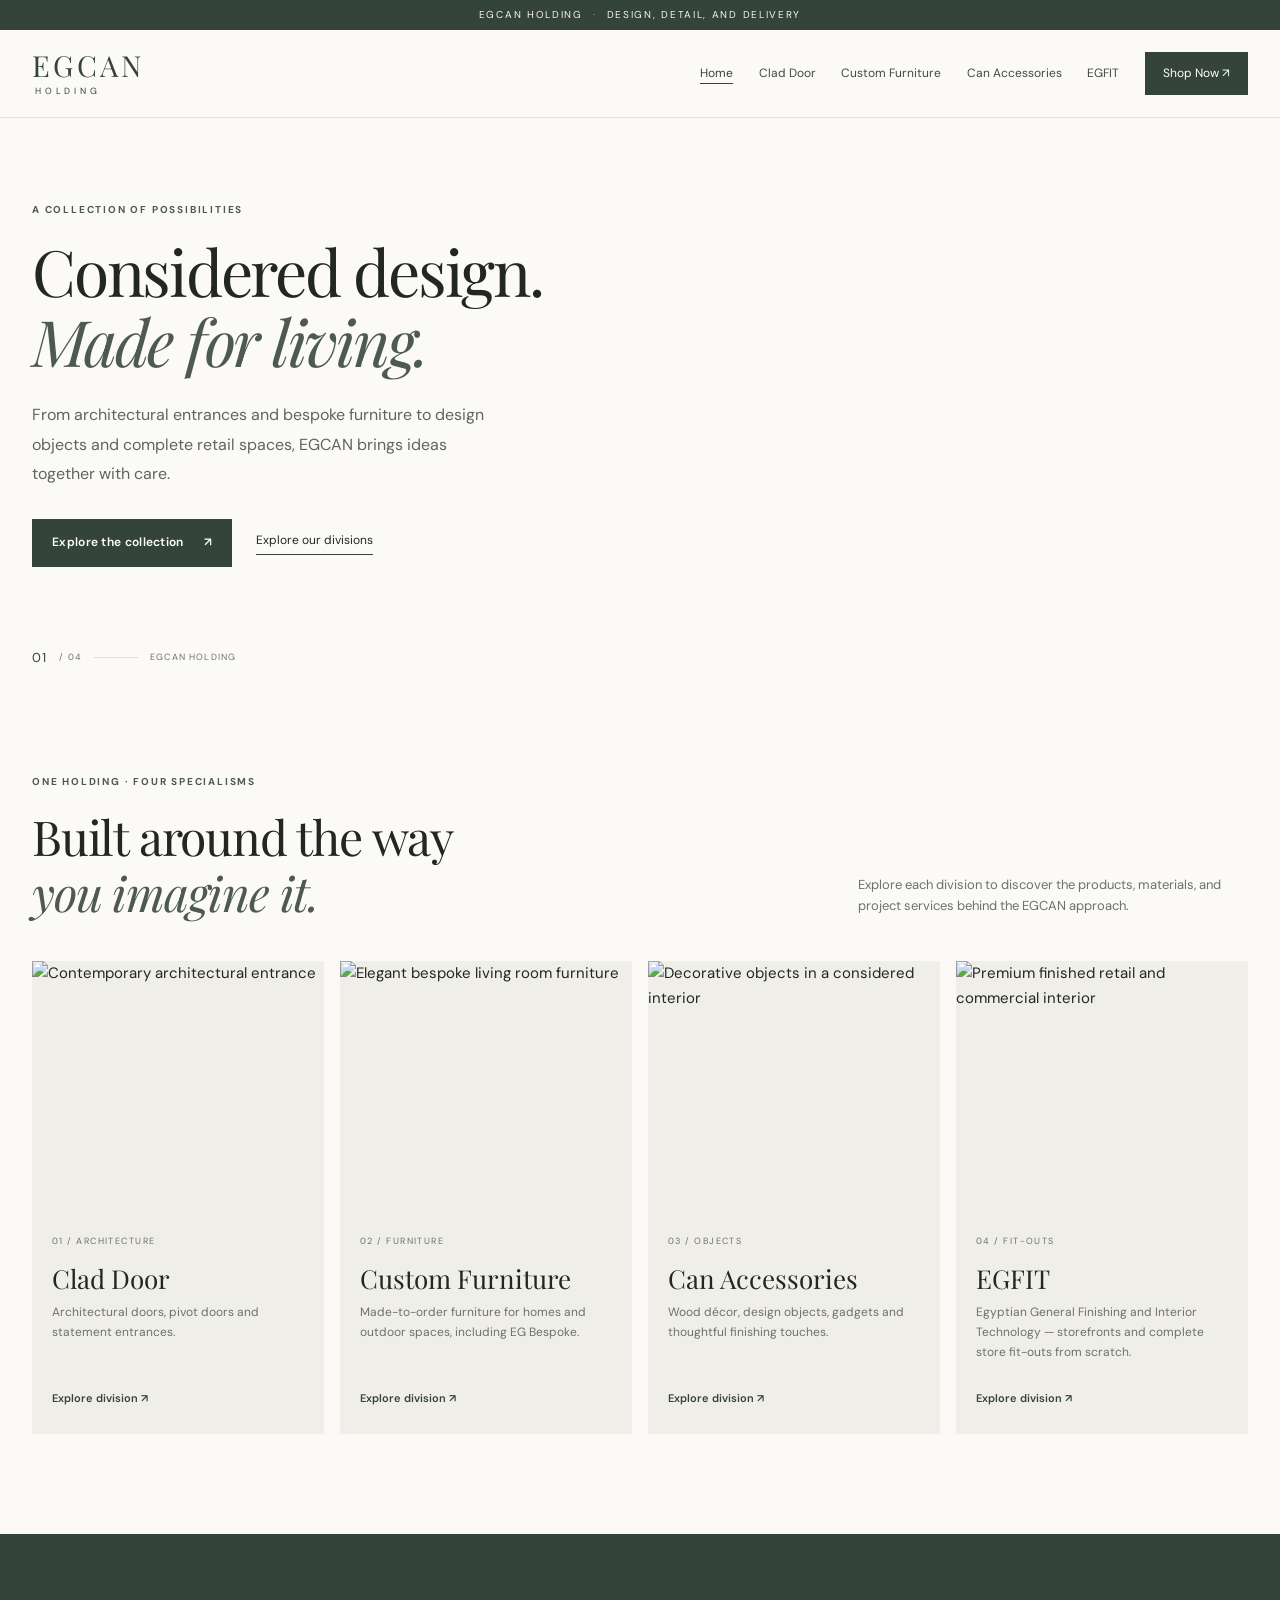
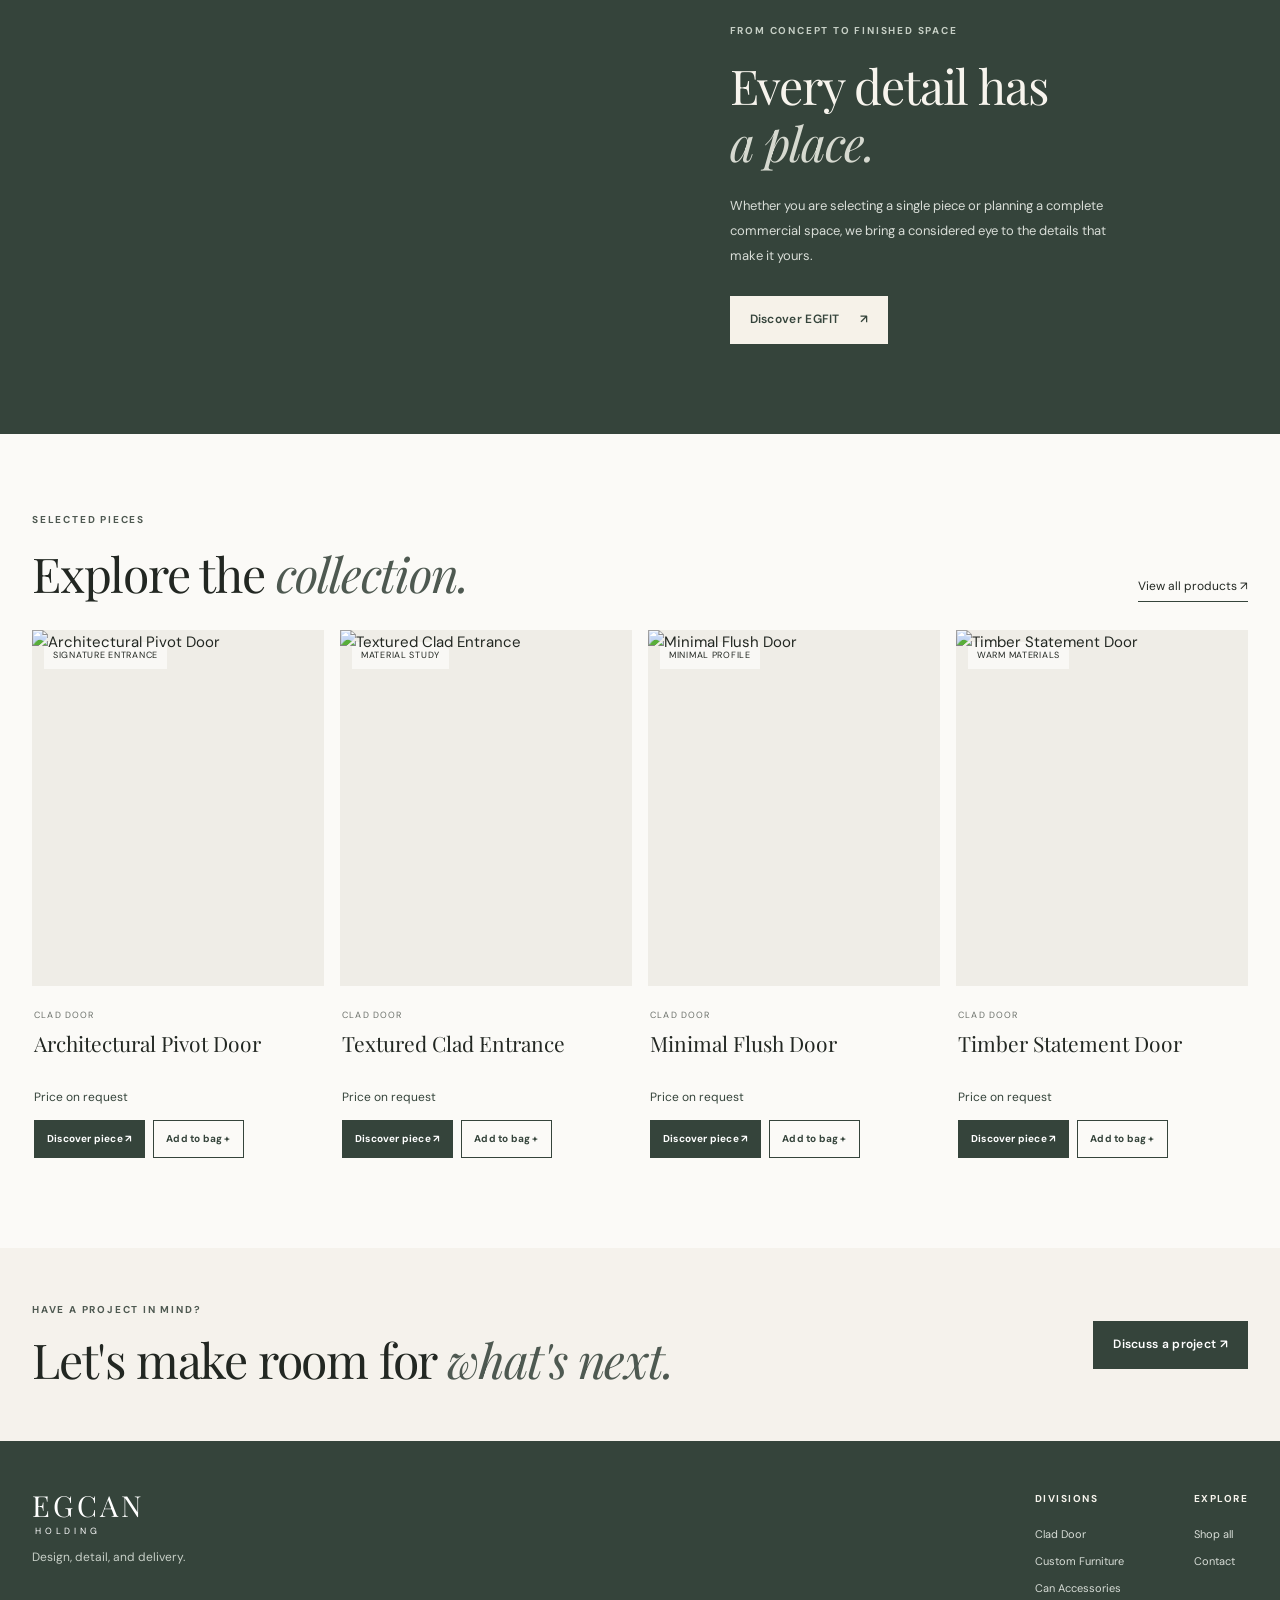
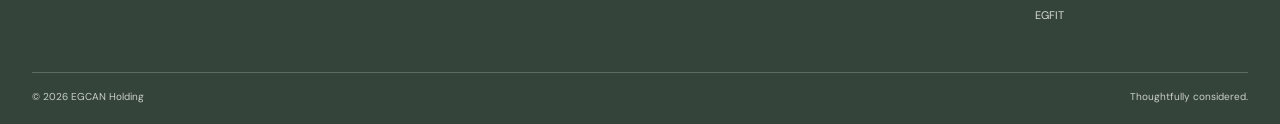
==== commit a128c738: "Add files via upload" ====
--- a/index.html
+++ b/index.html
@@ -1,16 +1,77 @@
 <!doctype html>
-<html lang="en"><head><meta charset="utf-8"><meta name="viewport" content="width=device-width,initial-scale=1,viewport-fit=cover"><meta name="theme-color" content="#35443b"><meta name="description" content="EGCAN Holding — architectural finishes, custom furniture, distinctive objects and retail fit-outs."><title>Spaces with character | EGCAN Holding</title><link rel="preconnect" href="https://images.unsplash.com"><link rel="preconnect" href="https://fonts.googleapis.com"><link rel="preconnect" href="https://fonts.gstatic.com" crossorigin><link href="https://fonts.googleapis.com/css2?family=Cormorant+Garamond:wght@400;500;600&family=Manrope:wght@400;500;600;700&display=swap" rel="stylesheet"><link rel="stylesheet" href="styles.css?v=8"><script src="script.js" defer></script></head><body><div class="announcement"><span>EGCAN / EGYPT</span><span>Architecture · Interiors · Objects</span></div>
-<header class="site-header"><a class="brand" href="index.html" aria-label="EGCAN Holding home"><img src="egcan-logo-middle.png" alt="EGCAN Holding"><span class="brand-fallback" hidden>EGCAN</span></a>
-<button class="menu-toggle" aria-label="Open navigation" aria-expanded="false"><span></span><span></span><span></span></button>
-<nav class="nav" aria-label="Main navigation"><a href="index.html" aria-current="page">Home</a><a href="clad-door.html" >Clad Door</a><a href="custom-furniture.html" >Custom Furniture</a><a href="can-accessories.html" >Accessories</a><a href="egfit.html" >EGFIT</a><a href="shop.html" >Shop</a><a class="nav-contact" href="#contact" data-inquiry-open data-product="General project enquiry">Enquire ↗</a><button class="bag-button" type="button" data-cart-open>Bag <span class="cart-count" data-cart-count>0</span></button></nav></header><main><section class="hero home-hero"><div class="hero-copy"><p class="eyebrow">A world of considered details</p><h1>Spaces with<br><em>character.</em><br>Made for living.</h1><p class="hero-intro">Architectural door finishes, made-to-measure furniture, distinctive objects and complete retail fit-outs — brought together under one design-led identity.</p><div class="hero-actions"><a class="button button-dark" href="#divisions">Explore our divisions ↘</a><a class="text-link" href="shop.html">Shop the collection ↗</a></div><div class="hero-index"><span>EG / 001</span><span>Thoughtfully made.<br>Intentionally chosen.</span></div></div><div class="hero-visual"><div class="hero-image-wrap"><img src="https://images.unsplash.com/photo-1600210492486-724fe5c67fb0?auto=format&fit=crop&w=1400&q=85" alt="Warm contemporary interior with natural materials"><div class="image-overlay"></div><div class="image-label"><span>THE EGCAN POINT OF VIEW</span><span>Material / Form / Light</span></div><div class="floating-note">Details that<br>make a space.</div></div></div><div class="hero-bottom-rule"></div></section>
-<section class="intro-strip" id="approach"><p class="eyebrow">THE IDEA</p><p class="intro-statement">One point of view.<br><span>Four specialist divisions.</span></p><p class="intro-description">EGCAN brings together Clad Door, Custom Furniture / EG Bespoke, Can Accessories and EGFIT retail fit-outs. Each service is shaped around material, function and finish.</p><span class="strip-number">EG / 001</span></section>
-<section class="section" id="divisions"><div class="section-heading"><div><p class="eyebrow">THE EGCAN FAMILY</p><h2>Different disciplines.<br><em>One standard.</em></h2></div><p>Explore the divisions and find the right starting point for your space or project.</p></div></section>
-<div class="division-grid">
-<article class="division-card"><div class="division-image"><img src="https://images.unsplash.com/photo-1600607687939-ce8a6c25118c?auto=format&fit=crop&w=1400&q=85" alt="Architectural entrance and refined finishes" loading="lazy"><span class="card-index">01 / DOORS</span></div><div class="division-body"><div class="division-title-row"><h3>Clad Door</h3><span>↗</span></div><p>Door cladding, finishes and considered details that bring a stronger architectural language to every entrance.</p><a class="under-link" href="clad-door.html">Explore Clad Door ↗</a></div></article>
-<article class="division-card"><div class="division-image"><img src="https://images.unsplash.com/photo-1616486338812-3dadae4b4ace?auto=format&fit=crop&w=1400&q=85" alt="Tailored contemporary furniture in a calm interior" loading="lazy"><span class="card-index">02 / MADE TO MEASURE</span></div><div class="division-body"><div class="division-title-row"><h3>Custom Furniture</h3><span>✳</span></div><p>High-end furniture tailored to your space, specifications, materials and way of living. Includes EG Bespoke.</p><a class="under-link" href="custom-furniture.html">Explore custom furniture ↗</a></div></article>
-<article class="division-card"><div class="division-image"><img src="https://images.unsplash.com/photo-1618221195710-dd6b41faaea6?auto=format&fit=crop&w=1400&q=85" alt="Decorative objects and accessories" loading="lazy"><span class="card-index">03 / OBJECTS</span></div><div class="division-body"><div class="division-title-row"><h3>Can Accessories</h3><span>✧</span></div><p>Wood décor, gadgets and finishing objects that add texture, function and personality to a room.</p><a class="under-link" href="can-accessories.html">Explore accessories ↗</a></div></article>
-<article class="division-card"><div class="division-image"><img src="https://images.unsplash.com/photo-1600607687644-c7171b42498f?auto=format&fit=crop&w=1400&q=85" alt="Completed retail interior concept" loading="lazy"><span class="card-index">04 / FIT-OUTS</span></div><div class="division-body"><div class="division-title-row"><h3>EGFIT</h3><span>↗</span></div><p>Egyptian General Finishing and Interior Technology — storefronts, complete store fit-outs and interior/exterior finishing.</p><a class="under-link" href="egfit.html">Explore EGFIT ↗</a></div></article></div>
-<section class="manifesto"><div class="manifesto-image"><img src="https://images.unsplash.com/photo-1600607687920-4e2a09cf159d?auto=format&fit=crop&w=1400&q=85" alt="Contemporary interior with stone and wood" loading="lazy"></div><div class="manifesto-copy"><p class="eyebrow">OUR APPROACH</p><h2>Good design is<br>felt before it's<br><em>explained.</em></h2><p>The right detail can change how a space feels. We approach every brief with care for material, proportion, function and finish — from a single object to a complete retail environment.</p><a class="button button-light" href="#contact">Tell us what you're imagining ↗</a></div></section>
-<section class="section"><div class="section-heading"><div><p class="eyebrow">A STARTING POINT</p><h2>Make room for<br><em>possibility.</em></h2></div><p>Every project begins with an idea. Here are a few ways we can help shape it.</p></div><div class="capability-list"><a href="clad-door.html" class="capability-item"><span class="cap-number">01</span><span class="cap-title">Architectural door finishes</span><span class="cap-desc">Cladding / details / finishes</span><span class="cap-plus">↗</span></a><a href="custom-furniture.html" class="capability-item"><span class="cap-number">02</span><span class="cap-title">Custom furniture</span><span class="cap-desc">Made to measure / materials / finishes</span><span class="cap-plus">↗</span></a><a href="can-accessories.html" class="capability-item"><span class="cap-number">03</span><span class="cap-title">Decorative objects</span><span class="cap-desc">Wood décor / accessories</span><span class="cap-plus">↗</span></a><a href="egfit.html" class="capability-item"><span class="cap-number">04</span><span class="cap-title">Retail fit-outs & finishing</span><span class="cap-desc">Shell / build / finish / handover</span><span class="cap-plus">↗</span></a></div></section>
-<section class="contact-section" id="contact"><div class="contact-layout"><div class="contact-content"><p class="eyebrow">LET'S BEGIN</p><h2>Have a space in mind?<br><em>Let's talk.</em></h2><p>Tell us a little about the space, scope or item you have in mind. We'll follow up to discuss the next step.</p><div class="contact-note">For homeowners, designers, architects, retailers and project teams.</div></div><form class="inquiry-form" id="inquiryForm"><div class="form-row"><label for="name">Your name *</label><input id="name" name="name" autocomplete="name" required placeholder="Full name"></div><div class="form-row"><label for="email">Email address *</label><input id="email" name="email" type="email" autocomplete="email" required placeholder="you@example.com"></div><div class="form-row"><label for="phone">Phone / WhatsApp</label><input id="phone" name="phone" autocomplete="tel" placeholder="Include country code"></div><div class="form-row"><label for="service">I'm interested in</label><select id="service" name="service"><option>Multiple services / project enquiry</option><option>Clad Door</option><option>Custom Furniture / EG Bespoke</option><option>Can Accessories</option><option>EGFIT — Store Fit-out</option><option>Multiple services / project enquiry</option></select></div><div class="form-row full"><label for="message">Tell us about your project *</label><textarea id="message" name="message" rows="4" required placeholder="Dimensions, materials, scope, quantities or timeline…"></textarea></div><div class="form-row full"><button class="button button-dark" type="submit">Prepare enquiry ↗</button></div><p class="form-status" data-form-status id="formStatus" role="status" aria-live="polite"></p><p class="form-note">The form stays on this page. Submitting prepares an email to the EGCAN inbox configured in script.js.</p></form></div></section></main><footer class="site-footer"><div class="footer-brand"><a class="brand" href="index.html"><img src="egcan-logo-middle.png" alt="EGCAN Holding"><span class="brand-fallback" hidden>EGCAN</span></a><p>Thoughtfully made. Intentionally chosen.</p></div><div class="footer-links"><div><b>Divisions</b><a href="clad-door.html">Clad Door</a><a href="custom-furniture.html">Custom Furniture</a><a href="can-accessories.html">Can Accessories</a><a href="egfit.html">EGFIT</a></div><div><b>Explore</b><a href="shop.html">Shop all</a><a href="#contact" data-inquiry-open data-product="General project enquiry">Contact / Enquire</a></div></div><div class="footer-bottom"><span>© <span data-year></span> EGCAN Holding · Egypt</span><span>Photography is illustrative; specifications are confirmed by enquiry.</span></div></footer><div class="cart-backdrop" data-cart-backdrop></div><aside class="cart-drawer" data-cart-drawer aria-hidden="true"><div class="cart-head"><div><p class="eyebrow">Your selections</p><h2>Your bag <span data-cart-count>0</span></h2></div><button class="icon-button" data-cart-close aria-label="Close bag">×</button></div><div class="cart-items" data-cart-items></div><div class="cart-footer"><p class="cart-note">Prices, specifications and availability are confirmed by the team. This is a front-end demo bag, not a payment checkout.</p><a class="button button-dark button-full" data-checkout href="mailto:hello@egcan.example">Send enquiry ↗</a></div></aside>
-<div class="eg-modal-backdrop" data-inquiry-modal aria-hidden="true" role="dialog" aria-modal="true" aria-labelledby="modalTitle"><div class="eg-modal"><button class="eg-modal-close" type="button" data-modal-close aria-label="Close enquiry form">×</button><p class="eyebrow">EGCAN / PROJECT ENQUIRY</p><h2 id="modalTitle">Tell us what you're imagining.</h2><p>Share a few details. This form opens inside the website; after submitting, your email app is used to send the enquiry.</p><form class="inquiry-form" data-modal-form><div class="form-row"><label for="modalName">Your name *</label><input id="modalName" name="name" required autocomplete="name" placeholder="Full name"></div><div class="form-row"><label for="modalEmail">Email address *</label><input id="modalEmail" name="email" type="email" required autocomplete="email" placeholder="you@example.com"></div><div class="form-row"><label for="modalPhone">Phone / WhatsApp</label><input id="modalPhone" name="phone" autocomplete="tel" placeholder="Include country code"></div><div class="form-row"><label for="modalProduct">Product / service</label><input id="modalProduct" name="product" placeholder="What are you interested in?"></div><div class="form-row full"><label for="modalMessage">Project details *</label><textarea id="modalMessage" name="message" required placeholder="Dimensions, finish, quantities, timing or questions"></textarea></div><div class="form-row full"><button class="button button-dark" type="submit">Prepare enquiry ↗</button></div><p class="form-status" data-form-status role="status" aria-live="polite"></p><p class="form-note">Before launch, replace hello@egcan.example in script.js with the approved EGCAN enquiry inbox.</p></form></div></div></body></html>+<html lang="en">
+<head>
+  <meta charset="utf-8">
+  <meta name="viewport" content="width=device-width, initial-scale=1, viewport-fit=cover">
+  <meta name="theme-color" content="#35443b">
+  <meta name="description" content="EGCAN Holding — architectural doors, bespoke furniture, design accessories, and complete store finishing.">
+  <title>EGCAN Holding | Designed with purpose</title>
+  <link rel="preconnect" href="https://fonts.googleapis.com">
+  <link rel="preconnect" href="https://fonts.gstatic.com" crossorigin>
+  <link href="https://fonts.googleapis.com/css2?family=DM+Sans:wght@400;500;600;700&family=Playfair+Display:wght@400;500;600&display=swap" rel="stylesheet">
+  <link rel="stylesheet" href="styles.css">
+  <script src="script.js" defer></script>
+</head>
+<body>
+  <div class="announcement">EGCAN HOLDING <span>·</span> Design, detail, and delivery</div>
+  <header class="site-header">
+    <a class="brand" href="index.html" aria-label="EGCAN Holding home"><span class="brand-mark">EGCAN</span><span class="brand-sub">HOLDING</span></a>
+    <button class="menu-toggle" aria-expanded="false" aria-controls="primary-nav" aria-label="Open navigation"><span></span><span></span><span></span></button>
+    <nav class="nav" id="primary-nav">
+      <a href="index.html" aria-current="page">Home</a>
+      <a href="clad-door.html">Clad Door</a>
+      <a href="custom-furniture.html">Custom Furniture</a>
+      <a href="can-accessories.html">Can Accessories</a>
+      <a href="egfit.html">EGFIT</a>
+      <a class="nav-shop" href="shop.html">Shop Now <span aria-hidden="true">↗</span></a>
+    </nav>
+  </header>
+  <main>
+    <section class="hero home-hero">
+      <div class="hero-copy">
+        <p class="eyebrow">A collection of possibilities</p>
+        <h1>Considered design.<br><em>Made for living.</em></h1>
+        <p class="lead">From architectural entrances and bespoke furniture to design objects and complete retail spaces, EGCAN brings ideas together with care.</p>
+        <div class="button-row"><a class="button button-dark" href="shop.html">Explore the collection <span>↗</span></a><a class="text-link" href="#divisions">Explore our divisions</a></div>
+      </div>
+      <div class="hero-image" role="img" aria-label="Contemporary warm neutral architectural interior"></div>
+      <div class="hero-index"><span>01</span> / 04 <span class="hero-line"></span> EGCAN HOLDING</div>
+    </section>
+    <section class="section section-intro" id="divisions">
+      <div><p class="eyebrow">One holding · Four specialisms</p><h2>Built around the way<br><em>you imagine it.</em></h2></div>
+      <p class="section-note">Explore each division to discover the products, materials, and project services behind the EGCAN approach.</p>
+    </section>
+    <section class="division-grid">
+      <a class="division-card" href="clad-door.html"><img src="https://images.unsplash.com/photo-1600607687939-ce8a6c25118c?auto=format&fit=crop&w=1000&q=85" alt="Contemporary architectural entrance" loading="lazy"><div class="division-card-copy"><span>01 / ARCHITECTURE</span><h3>Clad Door</h3><p>Architectural doors, pivot doors and statement entrances.</p><b>Explore division ↗</b></div></a>
+      <a class="division-card" href="custom-furniture.html"><img src="https://images.unsplash.com/photo-1616486338812-3dadae4b4ace?auto=format&fit=crop&w=1000&q=85" alt="Elegant bespoke living room furniture" loading="lazy"><div class="division-card-copy"><span>02 / FURNITURE</span><h3>Custom Furniture</h3><p>Made-to-order furniture for homes and outdoor spaces, including EG Bespoke.</p><b>Explore division ↗</b></div></a>
+      <a class="division-card" href="can-accessories.html"><img src="https://images.unsplash.com/photo-1618221195710-dd6b41faaea6?auto=format&fit=crop&w=1000&q=85" alt="Decorative objects in a considered interior" loading="lazy"><div class="division-card-copy"><span>03 / OBJECTS</span><h3>Can Accessories</h3><p>Wood décor, design objects, gadgets and thoughtful finishing touches.</p><b>Explore division ↗</b></div></a>
+      <a class="division-card" href="egfit.html"><img src="https://images.unsplash.com/photo-1600210492486-724fe5c67fb0?auto=format&fit=crop&w=1000&q=85" alt="Premium finished retail and commercial interior" loading="lazy"><div class="division-card-copy"><span>04 / FIT-OUTS</span><h3>EGFIT</h3><p>Egyptian General Finishing and Interior Technology — storefronts and complete store fit-outs from scratch.</p><b>Explore division ↗</b></div></a>
+    </section>
+    <section class="feature-band">
+      <div class="feature-image" role="img" aria-label="Warm modern interior details"></div>
+      <div class="feature-copy"><p class="eyebrow">From concept to finished space</p><h2>Every detail has<br><em>a place.</em></h2><p>Whether you are selecting a single piece or planning a complete commercial space, we bring a considered eye to the details that make it yours.</p><a class="button button-light" href="egfit.html">Discover EGFIT <span>↗</span></a></div>
+    </section>
+    <section class="section shop-preview-head"><div><p class="eyebrow">Selected pieces</p><h2>Explore the <em>collection.</em></h2></div><a class="text-link" href="shop.html">View all products ↗</a></section>
+    <section class="product-grid product-grid-home" data-product-grid data-limit="4"></section>
+    <section class="cta-strip"><div><p class="eyebrow">Have a project in mind?</p><h2>Let's make room for <em>what's next.</em></h2></div><a class="button button-dark" href="#enquiry" data-open-enquiry>Discuss a project ↗</a></section>
+  </main>
+  <footer class="site-footer"><div class="footer-brand"><a class="brand brand-footer" href="index.html"><span class="brand-mark">EGCAN</span><span class="brand-sub">HOLDING</span></a><p>Design, detail, and delivery.</p></div><div class="footer-links"><div><b>Divisions</b><a href="clad-door.html">Clad Door</a><a href="custom-furniture.html">Custom Furniture</a><a href="can-accessories.html">Can Accessories</a><a href="egfit.html">EGFIT</a></div><div><b>Explore</b><a href="shop.html">Shop all</a><a href="#enquiry" data-open-enquiry>Contact</a></div></div><div class="footer-bottom"><span>© <span data-year></span> EGCAN Holding</span><span>Thoughtfully considered.</span></div></footer>
+  <div class="cart-backdrop" data-cart-backdrop></div><aside class="cart-drawer" data-cart-drawer aria-hidden="true"><div class="cart-head"><div><p class="eyebrow">Your selections</p><h2>Your bag <span data-cart-count>0</span></h2></div><button class="icon-button" data-cart-close aria-label="Close bag">×</button></div><div class="cart-items" data-cart-items></div><div class="cart-footer"><p class="cart-note">Pricing and availability are confirmed by our team.</p><a class="button button-dark button-full" data-checkout href="#enquiry" data-open-enquiry>Send enquiry ↗</a></div></aside>
+
+<div class="enquiry-backdrop" data-enquiry-backdrop aria-hidden="true"></div>
+<section class="enquiry-modal" id="enquiry" role="dialog" aria-modal="true" aria-labelledby="enquiry-title" aria-hidden="true">
+  <button class="icon-button enquiry-close" type="button" data-enquiry-close aria-label="Close enquiry">×</button>
+  <p class="eyebrow">Start a conversation</p><h2 id="enquiry-title">Tell us about your <em>project.</em></h2>
+  <p class="enquiry-intro">Share a few details and your enquiry will be prepared for the EGCAN team.</p>
+  <form class="enquiry-form" data-enquiry-form>
+    <div class="form-two"><label>Your name<input name="name" autocomplete="name" required placeholder="Full name"></label><label>Email address<input name="email" type="email" autocomplete="email" required placeholder="you@example.com"></label></div>
+    <div class="form-two"><label>Phone number<input name="phone" type="tel" autocomplete="tel" placeholder="+20"></label><label>I'm interested in<select name="interest"><option>General enquiry</option><option>Clad Door</option><option>Custom Furniture / EG Bespoke</option><option>Can Accessories</option><option>EGFIT — store fit-out</option></select></label></div>
+    <label>Tell us a little more<textarea name="message" rows="4" placeholder="Project type, location, dimensions, ideas or products..."></textarea></label>
+    <button class="button button-dark button-full" type="submit">Prepare enquiry ↗</button>
+    <p class="form-note">This static website prepares an email using your device's email app. A live form inbox requires a configured form service or website backend.</p>
+    <p class="form-status" data-form-status role="status"></p>
+  </form>
+</section>
+
+</body>
+</html>
--- a/styles.css
+++ b/styles.css
@@ -1,4 +1,58 @@
-/* EGCAN Holding — responsive editorial design system, upgrade v2 */
-@import url('https://fonts.googleapis.com/css2?family=Cormorant+Garamond:wght@400;500;600&family=Manrope:wght@400;500;600;700&display=swap');
-:root{--ink:#202622;--green:#35443b;--green2:#4e5951;--paper:#f4f2ed;--cream:#e7e1d6;--white:#fbfaf7;--muted:#737a73;--line:rgba(32,38,34,.16);--serif:'Cormorant Garamond',Georgia,serif;--sans:'Manrope',Arial,sans-serif;--page:min(1320px,calc(100% - 64px))}
-*{box-sizing:border-box}html{scroll-behavior:smooth;scroll-padding-top:95px}body{margin:0;background:var(--paper);color:var(--ink);font-family:var(--sans);font-size:14px;line-height:1.65;-webkit-font-smoothing:antialiased}body.modal-open,body.cart-open{overflow:hidden}a{color:inherit;text-decoration:none}img{display:block;max-width:100%;height:auto}button,input,select,textarea{font:inherit}button,a{-webkit-tap-highlight-color:transparent}button{cursor:pointer}.announcement{min-height:31px;background:var(--ink);color:#eeeae2;display:flex;justify-content:space-between;align-items:center;padding:6px 5.5%;font-size:9px;letter-spacing:.17em;text-transform:uppercase}.announcement span{opacity:.62}.site-header{position:sticky;top:0;z-index:50;display:flex;align-items:center;justify-content:space-between;gap:24px;min-height:82px;padding:12px max(32px,calc((100vw - 1320px)/2));background:rgba(244,242,237,.96);border-bottom:1px solid var(--line);backdrop-filter:blur(14px)}.brand{display:flex;align-items:center;gap:12px;min-width:135px;color:var(--green)}.brand img{width:135px;height:auto;max-height:56px;object-fit:contain;object-position:left center}.brand-fallback{font:500 26px var(--serif);letter-spacing:.12em}.brand-sub{display:block;font-size:8px;letter-spacing:.32em;margin-top:5px}.nav,.main-nav{display:flex;align-items:center;gap:clamp(12px,2vw,28px)}.nav a,.main-nav a{font-size:11px;color:#454b45;white-space:nowrap}.nav a:hover,.nav a[aria-current=page],.main-nav a:hover{color:#9b7955}.nav-shop,.nav-contact{padding:12px 15px;background:var(--green);color:#fff!important}.menu-toggle{display:none;background:transparent;border:0;padding:10px}.menu-toggle span{display:block;width:23px;height:1.5px;background:var(--green);margin:5px}.page-wrap{width:var(--page);margin:0 auto}.eyebrow{font-size:9px;letter-spacing:.19em;text-transform:uppercase;color:var(--green2);font-weight:700;margin:0 0 17px}.hero,.home-hero{width:var(--page);margin:auto;min-height:610px;display:grid;grid-template-columns:.9fr 1.1fr;align-items:center;gap:6%;padding:55px 0 70px;position:relative}.hero-copy{align-self:center;max-width:570px}.hero h1,.division-hero h1,.shop-hero h1{font:400 clamp(48px,6vw,82px)/.99 var(--serif);letter-spacing:-.045em;margin:0 0 24px}.hero h1 em,.division-hero h1 em,.shop-hero h1 em,h2 em{font-weight:400;color:var(--green2)}.hero-intro,.lead{font-size:14px;line-height:1.9;color:#626a63;max-width:480px}.hero-actions,.button-row{display:flex;align-items:center;gap:18px;flex-wrap:wrap;margin-top:28px}.button{display:inline-flex;align-items:center;justify-content:center;gap:22px;min-height:46px;padding:13px 18px;border:1px solid transparent;font-size:10px;font-weight:700;letter-spacing:.025em;transition:background .2s,color .2s,border-color .2s,transform .2s}.button:hover{transform:translateY(-2px)}.button-dark{background:var(--green);color:#fff}.button-dark:hover{background:#26352c}.button-light{background:#f6f2e9;color:var(--green)}.button-outline{border-color:var(--line);color:var(--green)}.text-link,.under-link{font-size:10px;border-bottom:1px solid var(--green);padding-bottom:5px}.hero-index{display:flex;gap:20px;margin-top:55px;font-size:8px;letter-spacing:.14em;text-transform:uppercase;color:#7b8079}.hero-visual{position:relative;min-width:0}.hero-image-wrap,.hero-visual>img{height:480px;position:relative;overflow:hidden;background:#d1ccc2;box-shadow:0 24px 55px #242a251a}.hero-image-wrap>img,.hero-visual>img{width:100%;height:100%;object-fit:cover;transition:transform .65s}.hero-image-wrap:hover>img{transform:scale(1.04)}.image-overlay{position:absolute;inset:0;background:linear-gradient(180deg,transparent 45%,rgba(20,25,21,.52))}.image-label{position:absolute;left:20px;right:20px;bottom:20px;display:flex;justify-content:space-between;gap:12px;color:#fff;font-size:8px;letter-spacing:.12em;text-transform:uppercase}.floating-note{position:absolute;top:28px;left:-22px;background:var(--cream);padding:14px 18px;box-shadow:0 10px 25px #252d2917;font-size:10px}.hero-bottom-rule{position:absolute;bottom:0;left:0;right:0;border-bottom:1px solid var(--line)}.intro-strip{padding:70px 9%;display:grid;grid-template-columns:.6fr 1.2fr 1fr auto;gap:28px;align-items:start;border-bottom:1px solid var(--line)}.intro-statement{font-size:clamp(26px,3.4vw,42px);line-height:1.2;letter-spacing:-.04em;margin:0}.intro-statement span{font-family:var(--serif);font-style:italic;color:#737d72}.intro-description{font-size:11px;line-height:1.9;color:#687069;max-width:320px;margin:4px 0 0}.section,.section-pad{width:var(--page);margin:0 auto;padding:85px 0}.section-heading,.shop-preview-head{display:flex;align-items:end;justify-content:space-between;gap:35px;margin-bottom:38px}.section-heading h2,.section h2,.feature-copy h2,.cta-strip h2,.eg-section h2{font:400 clamp(35px,4.6vw,58px)/1.05 var(--serif);letter-spacing:-.035em;margin:0}.section-heading>p,.section-note{max-width:330px;font-size:12px;line-height:1.8;color:var(--muted);margin:0 0 4px}.division-grid{width:var(--page);margin:0 auto 90px;display:grid;grid-template-columns:repeat(3,minmax(0,1fr));gap:18px}.division-card{background:#ebe8e1;min-width:0;overflow:hidden;transition:box-shadow .3s,transform .3s}.division-card:hover{box-shadow:0 20px 40px #20262216;transform:translateY(-3px)}.division-image{height:300px;position:relative;overflow:hidden;background:#d2cec5}.division-image img{width:100%;height:100%;object-fit:cover;transition:transform .7s;filter:saturate(.78)}.division-card:hover .division-image img{transform:scale(1.05)}.card-index,.product-tag{position:absolute;top:14px;left:14px;background:#f4f2edeb;padding:7px 9px;font-size:8px;letter-spacing:.12em;text-transform:uppercase}.card-arrow{position:absolute;right:14px;bottom:14px;background:var(--paper);width:35px;height:35px;display:grid;place-items:center}.division-body,.division-card-copy{padding:22px}.division-title-row{display:flex;justify-content:space-between;gap:10px;align-items:center}.division-title-row h3{font:400 25px var(--serif);margin:0}.division-body p,.division-card p{font-size:11px;line-height:1.85;color:var(--muted)}.division-body .under-link{display:inline-block;margin-top:8px}.manifesto,.feature-band{display:grid;grid-template-columns:1fr 1fr;background:var(--green);color:#f5f2ec}.manifesto-image,.feature-image{position:relative;min-height:510px;overflow:hidden}.manifesto-image img{width:100%;height:100%;object-fit:cover;filter:saturate(.6);opacity:.85}.manifesto-copy,.feature-copy{padding:clamp(42px,7vw,100px);align-self:center}.manifesto-copy .eyebrow,.feature-copy .eyebrow{color:#d7d6ca}.manifesto h2{font:400 clamp(42px,5vw,67px)/1.03 var(--serif);margin:0 0 24px}.manifesto h2 em,.feature-copy h2 em{color:#d6d9d0}.manifesto-copy>p:not(.eyebrow),.feature-copy>p:not(.eyebrow){font-size:12px;line-height:1.9;color:#d3d6ce;max-width:410px;margin-bottom:28px}.capability-list{border-top:1px solid var(--line)}.capability-item{display:grid;grid-template-columns:60px 1.3fr 1fr 30px;align-items:center;gap:20px;padding:24px 0;border-bottom:1px solid var(--line);transition:padding .25s}.capability-item:hover{padding-left:10px;color:#718071}.cap-number,.cap-desc{font-size:9px;letter-spacing:.1em;color:#858a82}.cap-title{font-size:clamp(17px,2vw,24px)}.cap-plus{font-size:20px;justify-self:end}.division-details{display:grid;grid-template-columns:repeat(3,1fr);background:#e8e5de;border-block:1px solid var(--line)}.detail-panel{padding:40px 8%;border-right:1px solid var(--line)}.detail-panel:last-child{border:0}.detail-label{font-size:8px;letter-spacing:.18em;color:#7d837b}.detail-panel h2{font:400 29px var(--serif);margin:17px 0}.detail-panel p{font-size:11px;line-height:1.9;color:#687068;min-height:75px}.division-hero{width:var(--page);margin:0 auto;display:grid;grid-template-columns:.88fr 1.12fr;gap:6%;align-items:center;padding:55px 0 68px}.division-hero-copy{padding:15px 0}.division-hero>img,.division-hero-visual>img{width:100%;height:465px;object-fit:cover}.division-hero .button{margin-top:20px}.back-link{display:inline-block;font-size:10px;color:var(--muted);margin-bottom:22px}.body-copy{max-width:730px;color:var(--muted);line-height:1.9}.division-intro-band{background:var(--cream);padding:65px max(32px,calc((100vw - 1320px)/2));}.division-intro-band h2{font:400 clamp(28px,3.5vw,45px)/1.2 var(--serif);max-width:920px;margin:0 0 16px}.division-intro-band>p:last-child{max-width:700px;color:var(--muted);font-size:12px;line-height:1.9}.eg-section{padding:clamp(50px,7vw,95px) max(32px,calc((100vw - 1320px)/2))}.eg-section .section-lead{max-width:690px;color:var(--muted);font-size:12px;line-height:1.9;margin:16px 0 34px}.eg-stage-grid{display:grid;grid-template-columns:repeat(4,minmax(0,1fr));gap:14px}.eg-stage{background:#fff;min-width:0}.eg-stage-media{position:relative;aspect-ratio:.78;overflow:hidden;background:#e6e2da}.eg-stage-media img{width:100%;height:100%;object-fit:cover;transition:transform .6s}.eg-stage:hover img{transform:scale(1.04)}.eg-stage-number{position:absolute;left:12px;top:12px;background:#fbfaf7ed;padding:6px 8px;font-size:8px;letter-spacing:.12em}.eg-stage-copy{padding:16px}.eg-stage-copy h3{font:500 22px/1.2 var(--serif);margin:0 0 8px}.eg-stage-copy p{font-size:10px;line-height:1.8;color:var(--muted);margin:0}.eg-project-grid{display:grid;grid-template-columns:1fr 1fr;gap:16px;margin-top:28px}.eg-project-card{position:relative;aspect-ratio:1.35;overflow:hidden;background:#ddd}.eg-project-card img{width:100%;height:100%;object-fit:cover;transition:transform .6s}.eg-project-card:hover img{transform:scale(1.04)}.eg-project-label{position:absolute;bottom:0;left:0;right:0;background:linear-gradient(transparent,#161b17cc);color:#fff;padding:42px 18px 18px;font-size:11px;letter-spacing:.05em}.services-grid{display:grid;grid-template-columns:repeat(2,minmax(0,1fr));gap:14px;padding-top:18px}.service-card{padding:28px;background:var(--cream);min-height:175px}.service-card>span{font-size:10px;color:var(--green2);letter-spacing:.15em}.service-card h3{font:400 24px/1.3 var(--serif);margin:12px 0 8px}.service-card p{font-size:11px;color:var(--muted);margin:0;max-width:480px}.shop-hero{background:var(--cream);text-align:center;padding:65px 24px 55px}.shop-hero h1{font-size:clamp(44px,6vw,72px);margin-bottom:14px}.shop-hero>p:last-child{max-width:620px;margin:0 auto;color:var(--muted);font-size:12px;line-height:1.8}.shop-controls{width:var(--page);margin:0 auto;padding:27px 0;display:flex;justify-content:space-between;align-items:center;gap:20px}.filter-list{display:flex;gap:8px;flex-wrap:wrap}.filter-button{border:1px solid var(--line);background:transparent;color:var(--ink);font-size:10px;padding:10px 14px;min-height:40px}.filter-button.active{background:var(--green);border-color:var(--green);color:#fff}.bag-button{border:1px solid var(--line);background:var(--cream);font-size:10px;padding:10px 14px;min-height:40px;white-space:nowrap}.bag-button span,.cart-count{display:inline-grid;place-items:center;border-radius:50%;min-width:21px;height:21px;background:var(--green);color:white;margin-left:6px;padding:0 5px}.product-grid{width:var(--page);margin:0 auto 85px;display:grid;grid-template-columns:repeat(4,minmax(0,1fr));gap:24px 16px}.product-card{min-width:0;position:relative}.product-card-image{display:block;position:relative;background:#efede7;overflow:hidden;aspect-ratio:.82}.product-card-image img{width:100%;height:100%;object-fit:cover;transition:opacity .25s,transform .55s}.product-card-image .product-alt{position:absolute;inset:0;opacity:0}.product-card:hover .product-card-image .product-alt,.product-card:focus-within .product-card-image .product-alt{opacity:1}.product-card:hover .product-card-image .product-main,.product-card:focus-within .product-card-image .product-main{opacity:0}.product-card:hover .product-card-image img{transform:scale(1.035)}.product-card-copy{padding:13px 0}.product-category{font-size:8px;text-transform:uppercase;letter-spacing:.13em;color:var(--muted)}.product-card h3{font:400 23px/1.25 var(--serif);margin:5px 0}.product-price{font-size:10px;color:var(--green);margin:3px 0 12px}.product-card-actions{display:flex;gap:7px;align-items:center;flex-wrap:wrap}.small-button{display:inline-flex;align-items:center;justify-content:center;min-height:37px;padding:9px 11px;font-size:9px;font-weight:700;letter-spacing:.02em;border:1px solid var(--green);background:var(--green);color:white}.small-button.secondary{background:transparent;color:var(--green)}.cta-strip{background:var(--cream);padding:50px max(32px,calc((100vw - 1320px)/2));display:flex;align-items:center;justify-content:space-between;gap:30px}.cta-strip h2{font-size:clamp(33px,4vw,48px)}.site-footer{background:var(--ink);color:#eeeae2;padding:42px max(32px,calc((100vw - 1320px)/2)) 17px;display:grid;grid-template-columns:1fr 1fr;gap:30px}.footer-brand p{font-size:10px;color:#b8beb6}.footer-links{display:flex;justify-content:flex-end;gap:55px}.footer-links>div{display:flex;flex-direction:column;gap:8px}.footer-links b{font-size:9px;text-transform:uppercase;letter-spacing:.15em;margin-bottom:7px}.footer-links a{font-size:10px;color:#d8ddd7}.footer-bottom{grid-column:1/-1;border-top:1px solid #ffffff30;padding-top:14px;margin-top:8px;display:flex;justify-content:space-between;color:#c8d0c8;font-size:9px}.breadcrumb{width:var(--page);margin:23px auto;color:var(--muted);font-size:10px}.breadcrumb a{text-decoration:underline;text-underline-offset:3px}.product-detail{width:var(--page);margin:0 auto 70px;display:grid;grid-template-columns:1.08fr .92fr;gap:clamp(28px,6vw,80px);align-items:start}.product-main-image{background:#efede7;aspect-ratio:1/1.02}.product-main-image img{width:100%;height:100%;object-fit:cover}.product-thumbnails{display:flex;gap:10px;overflow-x:auto;padding:12px 0 6px}.product-thumbnail{width:78px;height:78px;flex:0 0 78px;border:1px solid transparent;padding:0;background:#efede7}.product-thumbnail.active{border:2px solid var(--green)}.product-thumbnail img{width:100%;height:100%;object-fit:cover}.product-info{padding:20px 0}.product-info h1{font:400 clamp(36px,4vw,52px)/1.1 var(--serif);margin:0 0 10px}.product-info .product-price{font-size:13px;margin:0 0 18px}.product-description{color:var(--muted);font-size:12px;line-height:1.9}.spec-block{border-block:1px solid var(--line);margin:23px 0;padding:18px 0}.spec-block h3{font-size:11px;margin:0 0 10px}.spec-block dl{margin:0;display:grid;grid-template-columns:1fr 1fr;gap:9px 18px}.spec-block dl div{display:flex;flex-direction:column}.spec-block dt{font-size:9px;color:var(--muted)}.spec-block dd{font-size:10px;margin:0}.product-actions{display:flex;flex-wrap:wrap;gap:10px;align-items:end}.qty-label{font-size:10px;color:var(--muted);display:flex;flex-direction:column;gap:5px}.qty-label input{width:76px;min-height:46px;border:1px solid var(--line);padding:8px}.small-note{font-size:9px;color:var(--muted);margin-top:18px}.cart-backdrop,.eg-modal-backdrop{position:fixed;inset:0;background:rgba(20,26,22,.55);z-index:90;opacity:0;visibility:hidden;transition:.22s}.cart-backdrop.open,.eg-modal-backdrop.open{opacity:1;visibility:visible}.cart-drawer{position:fixed;right:0;top:0;height:100dvh;width:min(440px,100%);background:var(--paper);z-index:91;transform:translateX(102%);transition:transform .25s ease;display:flex;flex-direction:column;padding:25px}.cart-drawer.open{transform:translateX(0)}.cart-head{display:flex;align-items:center;justify-content:space-between;border-bottom:1px solid var(--line);padding-bottom:17px}.cart-head .eyebrow{margin-bottom:4px}.cart-head h2{font:400 27px var(--serif);margin:0}.icon-button{border:1px solid var(--line);background:transparent;width:38px;height:38px;font-size:25px;color:var(--green)}.cart-items{overflow:auto;flex:1;padding:12px 0}.cart-empty{font-size:12px;color:var(--muted);padding:20px 0}.cart-item{display:grid;grid-template-columns:72px 1fr auto;gap:12px;padding:13px 0;border-bottom:1px solid var(--line)}.cart-item img{width:72px;height:82px;object-fit:cover;background:var(--cream)}.cart-item h3{font:400 17px/1.25 var(--serif);margin:3px 0}.cart-item p{font-size:9px;color:var(--muted);margin:0}.cart-item input{width:52px;padding:5px;border:1px solid var(--line);margin-top:8px}.cart-remove{background:none;border:0;color:var(--muted);font-size:18px}.cart-footer{padding-top:15px;border-top:1px solid var(--line)}.cart-note{font-size:9px;color:var(--muted)}.no-results{grid-column:1/-1;color:var(--muted);padding:30px 0}.eg-modal-backdrop{display:flex;align-items:center;justify-content:center;padding:18px}.eg-modal{position:relative;background:var(--paper);color:var(--ink);width:min(680px,100%);max-height:92vh;overflow:auto;padding:clamp(24px,4vw,42px);transform:translateY(10px);transition:transform .2s}.eg-modal-backdrop.open .eg-modal{transform:translateY(0)}.eg-modal-close{position:absolute;right:13px;top:10px;border:0;background:none;font-size:28px;color:var(--green)}.eg-modal h2{font:400 clamp(30px,4vw,44px)/1.1 var(--serif);margin:0 25px 10px 0}.eg-modal>p{font-size:11px;color:var(--muted);line-height:1.8}.inquiry-form{display:grid;grid-template-columns:repeat(2,minmax(0,1fr));gap:13px;margin-top:22px}.form-row{display:flex;flex-direction:column;gap:6px}.form-row.full{grid-column:1/-1}.form-row label{font-size:9px;letter-spacing:.04em;color:#4c554c}.form-row input,.form-row select,.form-row textarea{width:100%;min-height:43px;border:1px solid #d4d4ca;background:#fff;color:var(--ink);padding:11px 12px;border-radius:0;font-size:11px}.form-row textarea{min-height:105px;resize:vertical}.form-row button{justify-self:start}.form-status,.form-note{grid-column:1/-1;font-size:10px;line-height:1.7;color:var(--muted);margin:0}.form-status{color:var(--green);font-weight:600}.form-note{font-size:9px}.contact-section{padding:60px max(32px,calc((100vw - 1320px)/2));background:var(--cream)}.contact-layout{display:grid;grid-template-columns:.8fr 1.2fr;gap:7%;align-items:start}.contact-content h2{font:400 clamp(42px,6vw,72px)/.98 var(--serif);letter-spacing:-.05em;margin:0 0 20px}.contact-content>p:not(.eyebrow){font-size:12px;line-height:1.8;color:var(--muted);max-width:370px}.contact-note{font-size:9px;color:var(--muted);margin-top:25px}.reveal{animation:fadeUp .65s both}@keyframes fadeUp{from{opacity:0;transform:translateY(15px)}to{opacity:1;transform:translateY(0)}}@media(max-width:1050px){:root{--page:calc(100% - 44px)}.site-header{padding:12px 22px;min-height:76px}.nav,.main-nav{gap:12px}.nav a,.main-nav a{font-size:10px}.division-grid{grid-template-columns:repeat(2,minmax(0,1fr))}.product-grid{grid-template-columns:repeat(3,minmax(0,1fr))}.hero{min-height:520px}.hero-image-wrap,.hero-visual>img{height:400px}.division-hero>img,.division-hero-visual>img{height:390px}.eg-stage-grid{grid-template-columns:repeat(2,minmax(0,1fr))}}@media(max-width:760px){:root{--page:calc(100% - 36px)}.announcement{font-size:8px;gap:8px}.site-header{min-height:70px;padding:11px 18px}.brand img{width:118px;max-height:46px}.menu-toggle{display:block;z-index:3}.nav,.main-nav{display:none;position:absolute;top:100%;left:0;right:0;background:var(--paper);padding:10px 18px 20px;border-bottom:1px solid var(--line);box-shadow:0 14px 20px #0000000f;flex-direction:column;align-items:stretch;gap:0}.nav.open,.main-nav.open{display:flex}.nav a,.main-nav a{font-size:12px;padding:13px 6px;border-bottom:1px solid #35443b12}.nav .nav-shop,.main-nav .nav-contact{text-align:center;margin-top:10px;padding:13px}.hero{grid-template-columns:1fr;gap:10px;padding:30px 0 58px;min-height:0}.hero-copy{padding:10px 0 24px}.hero h1,.division-hero h1{font-size:clamp(43px,11vw,60px)}.hero-image-wrap,.hero-visual>img{height:62vw;min-height:270px;max-height:430px}.floating-note{left:10px;top:10px}.section,.section-pad{padding:55px 0}.section-heading{display:block}.section-heading>p{margin-top:17px}.division-grid{grid-template-columns:1fr 1fr;gap:10px;margin-bottom:55px}.division-image{height:auto;aspect-ratio:.82}.division-body,.division-card-copy{padding:14px 12px 17px}.division-title-row h3{font-size:22px}.division-body p,.division-card p{font-size:10px}.manifesto,.feature-band{grid-template-columns:1fr}.manifesto-image,.feature-image{min-height:280px;height:62vw}.manifesto-copy,.feature-copy{padding:38px 22px 45px}.intro-strip{padding:45px 22px;grid-template-columns:1fr;gap:13px}.intro-strip .eyebrow{margin:0}.strip-number{writing-mode:initial}.division-details{grid-template-columns:1fr}.detail-panel{border-right:0;border-bottom:1px solid var(--line);padding:30px 22px}.detail-panel p{min-height:0}.capability-item{grid-template-columns:34px 1fr 22px;gap:10px;padding:19px 0}.cap-desc{display:none}.division-hero{grid-template-columns:1fr;gap:24px;padding:34px 0 42px}.division-hero>img,.division-hero-visual>img{height:auto;aspect-ratio:1.08;max-height:440px}.division-intro-band{padding:45px 22px}.eg-section{padding:52px 18px}.eg-section h2{font-size:39px}.eg-stage-grid{grid-template-columns:repeat(2,minmax(0,1fr));gap:10px}.eg-stage-media{aspect-ratio:.78}.eg-stage-copy{padding:12px}.eg-stage-copy h3{font-size:19px}.eg-stage-copy p{font-size:9px}.eg-project-grid{gap:10px}.shop-hero{padding:48px 18px 42px}.shop-controls{align-items:stretch;flex-direction:column;padding:20px 0}.filter-list{gap:6px}.filter-button{padding:9px 10px;font-size:9px}.bag-button{align-self:flex-start}.product-grid{grid-template-columns:repeat(2,minmax(0,1fr));gap:20px 12px;margin-bottom:55px}.product-card-image{aspect-ratio:.76}.product-card h3{font-size:19px}.product-card-copy{padding:10px 0}.product-card-actions{gap:6px}.small-button{font-size:8px;padding:8px 8px;min-height:35px}.cta-strip{padding:36px 18px;align-items:flex-start;flex-direction:column}.site-footer{padding:36px 18px 16px;grid-template-columns:1fr;gap:22px}.footer-links{justify-content:flex-start;gap:40px}.footer-bottom{grid-column:auto;gap:10px;flex-wrap:wrap}.services-grid{grid-template-columns:1fr}.service-card{min-height:0;padding:22px}.product-detail{grid-template-columns:1fr;gap:18px;margin-bottom:40px}.product-info{padding:0}.product-info h1{font-size:39px}.product-thumbnail{width:66px;height:66px;flex-basis:66px}.spec-block dl{grid-template-columns:1fr 1fr}.product-actions .button{flex:1 1 100%}.contact-section{padding:45px 18px}.contact-layout{grid-template-columns:1fr;gap:20px}.inquiry-form{grid-template-columns:1fr}.form-row.full{grid-column:auto}.cart-drawer{padding:19px}.cart-item{grid-template-columns:62px 1fr auto}.cart-item img{width:62px;height:74px}}@media(max-width:390px){:root{--page:calc(100% - 28px)}.division-grid{grid-template-columns:1fr}.division-image{aspect-ratio:1.2}.product-grid{gap:17px 9px}.product-card h3{font-size:17px}.small-button{padding:8px 6px}.eg-stage-grid{gap:8px}.eg-stage-copy h3{font-size:17px}.eg-project-grid{grid-template-columns:1fr}.button{padding:12px 14px}}@media(hover:none){.division-card:hover img,.product-card:hover .product-card-image img{transform:none}}@media(prefers-reduced-motion:reduce){*,*::before,*::after{scroll-behavior:auto!important;animation-duration:.01ms!important;transition-duration:.01ms!important}}
+/* EGCAN Holding responsive website — shared styles */
+:root{--green:#35443b;--green-2:#4e5951;--cream:#f5f2ec;--paper:#fbfaf7;--ink:#222722;--muted:#6c716b;--line:#deded6;--serif:"Playfair Display",Georgia,serif;--sans:"DM Sans",Arial,sans-serif;--page: min(1320px, calc(100% - 64px));}
+*{box-sizing:border-box}html{scroll-behavior:smooth;scroll-padding-top:90px}body{margin:0;background:var(--paper);color:var(--ink);font-family:var(--sans);font-size:15px;line-height:1.65;-webkit-font-smoothing:antialiased}img{display:block;max-width:100%;height:auto}a{color:inherit;text-decoration:none}button,input{font:inherit}button,a{-webkit-tap-highlight-color:transparent}button{cursor:pointer}.announcement{min-height:30px;background:var(--green);color:#f7f4ed;display:flex;align-items:center;justify-content:center;gap:10px;font-size:10px;letter-spacing:.17em;text-transform:uppercase;padding:6px 12px}.announcement span{opacity:.55}.site-header{position:sticky;top:0;z-index:30;display:flex;align-items:center;justify-content:space-between;gap:24px;min-height:88px;padding:16px max(32px,calc((100vw - 1320px)/2));background:rgba(251,250,247,.96);border-bottom:1px solid rgba(53,68,59,.12);backdrop-filter:blur(14px)}.brand{display:inline-flex;flex-direction:column;align-items:flex-start;line-height:1;flex-shrink:0;color:var(--green)}.brand-mark{font-family:var(--serif);font-size:29px;letter-spacing:.12em}.brand-sub{font-size:9px;letter-spacing:.42em;margin-top:7px;padding-left:3px}.nav{display:flex;align-items:center;gap:clamp(14px,2vw,32px)}.nav a{font-size:12px;color:#424841;white-space:nowrap}.nav a:hover,.nav a[aria-current=page]{color:var(--green);text-decoration:underline;text-underline-offset:6px}.nav .nav-shop{background:var(--green);color:#fff;padding:12px 18px;text-decoration:none}.menu-toggle{display:none;background:transparent;border:0;padding:10px}.menu-toggle span{display:block;width:23px;height:1.5px;background:var(--green);margin:5px}.hero{width:var(--page);margin:0 auto}.home-hero{position:relative;min-height:570px;display:grid;grid-template-columns:1fr 1.02fr;align-items:center;gap:5%;padding:54px 0 74px}.hero-copy{max-width:570px;padding:30px 0 55px}.eyebrow{font-size:10px;letter-spacing:.18em;text-transform:uppercase;color:var(--green-2);font-weight:700;margin:0 0 17px}.hero h1,.division-hero h1,.shop-hero h1{font:400 clamp(42px,5vw,70px)/1.1 var(--serif);letter-spacing:-.035em;margin:0 0 24px}.hero h1 em,.division-hero h1 em,.shop-hero h1 em,h2 em{font-weight:400;color:var(--green-2)}.lead{font-size:16px;line-height:1.85;color:#5f655e;max-width:480px}.button-row{display:flex;align-items:center;gap:24px;flex-wrap:wrap;margin-top:30px}.button{display:inline-flex;align-items:center;justify-content:center;gap:20px;min-height:48px;padding:13px 19px;border:1px solid transparent;font-size:12px;font-weight:600;letter-spacing:.025em;transition:background .2s,color .2s,border-color .2s}.button-dark{background:var(--green);color:#fff}.button-dark:hover{background:#26352c}.button-light{background:#f6f2e9;color:var(--green)}.button-outline{border-color:var(--line);color:var(--green)}.button-full{width:100%}.text-link{font-size:12px;border-bottom:1px solid var(--green);padding-bottom:4px}.hero-image{min-height:440px;height:100%;background:url("https://images.unsplash.com/photo-1600210492486-724fe5c67fb0?auto=format&fit=crop&w=1500&q=85") center/cover no-repeat}.hero-index{position:absolute;left:0;bottom:28px;display:flex;align-items:center;gap:12px;font-size:9px;letter-spacing:.13em;color:var(--muted)}.hero-index>span:first-child{font-size:13px;color:var(--green)}.hero-line{width:44px;height:1px;background:var(--line)}.section{width:var(--page);margin:0 auto;padding:78px 0}.section-intro{display:flex;align-items:end;justify-content:space-between;gap:40px;padding-bottom:40px}.section h2,.feature-copy h2,.cta-strip h2{font:400 clamp(32px,4vw,48px)/1.18 var(--serif);letter-spacing:-.025em;margin:0}.section-note{max-width:390px;color:var(--muted);font-size:13px;margin:0 0 4px}.division-grid{width:var(--page);margin:0 auto 100px;display:grid;grid-template-columns:repeat(4,minmax(0,1fr));gap:16px}.division-card{background:#f0eee8;min-width:0;display:flex;flex-direction:column;overflow:hidden}.division-card img{width:100%;height:245px;object-fit:cover;transition:transform .4s}.division-card:hover img{transform:scale(1.035)}.division-card-copy{padding:21px 20px 24px}.division-card-copy>span{font-size:9px;letter-spacing:.16em;color:var(--muted)}.division-card h3{font:400 26px/1.25 var(--serif);margin:11px 0 8px}.division-card p{font-size:12px;color:var(--muted);min-height:62px;margin:0 0 20px}.division-card b{font-size:11px;font-weight:600;color:var(--green)}.feature-band{display:grid;grid-template-columns:1fr 1fr;background:var(--green);color:#f7f4ed}.feature-image{min-height:460px;background:url("https://images.unsplash.com/photo-1600607687920-4e2a09cf159d?auto=format&fit=crop&w=1300&q=85") center/cover}.feature-copy{padding:clamp(40px,7vw,100px);align-self:center}.feature-copy .eyebrow{color:#c6cfc5}.feature-copy h2 em{color:#d6d9d0}.feature-copy>p:not(.eyebrow){max-width:410px;color:#d8ddd7;font-size:13px;line-height:1.9;margin:24px 0 28px}.shop-preview-head{display:flex;align-items:end;justify-content:space-between;gap:20px;padding-bottom:28px}.product-grid{width:var(--page);margin:0 auto 85px;display:grid;grid-template-columns:repeat(4,minmax(0,1fr));gap:22px 16px}.product-card{min-width:0;position:relative}.product-card-image{display:block;position:relative;background:#efede7;overflow:hidden;aspect-ratio: .82}.product-card-image img{width:100%;height:100%;object-fit:cover;transition:transform .4s}.product-card:hover .product-card-image img{transform:scale(1.035)}.product-tag{position:absolute;left:12px;top:12px;background:rgba(251,250,247,.9);font-size:9px;letter-spacing:.08em;padding:6px 9px;text-transform:uppercase}.product-card-copy{padding:13px 0}.product-category{font-size:9px;text-transform:uppercase;letter-spacing:.13em;color:var(--muted)}.product-card h3{font:400 21px/1.3 var(--serif);margin:4px 0 4px}.product-price{font-size:12px;color:var(--green);margin:3px 0 12px}.product-card-actions{display:flex;gap:8px;align-items:center;flex-wrap:wrap}.small-button{display:inline-flex;align-items:center;justify-content:center;min-height:38px;padding:9px 12px;font-size:10px;font-weight:700;letter-spacing:.02em;border:1px solid var(--green);background:var(--green);color:white}.small-button.secondary{background:transparent;color:var(--green)}.cta-strip{background:var(--cream);padding:54px max(32px,calc((100vw - 1320px)/2));display:flex;align-items:center;justify-content:space-between;gap:30px}.cta-strip .eyebrow{margin-bottom:12px}.site-footer{background:var(--green);color:#f7f4ed;padding:50px max(32px,calc((100vw - 1320px)/2)) 18px;display:grid;grid-template-columns:1fr 1fr;gap:38px}.brand-footer{color:#fff}.footer-brand p{font-size:12px;color:#c8d0c8}.footer-links{display:flex;justify-content:flex-end;gap:70px}.footer-links>div{display:flex;flex-direction:column;gap:9px}.footer-links b{font-size:10px;text-transform:uppercase;letter-spacing:.15em;margin-bottom:8px}.footer-links a{font-size:11px;color:#d8ddd7}.footer-bottom{grid-column:1/-1;border-top:1px solid rgba(255,255,255,.2);padding-top:16px;margin-top:10px;display:flex;justify-content:space-between;color:#c8d0c8;font-size:10px}.division-hero{width:var(--page);margin:0 auto;display:grid;grid-template-columns:.85fr 1.15fr;gap:7%;align-items:center;padding:62px 0 72px}.division-hero-copy{padding:20px 0}.division-hero img{width:100%;height:430px;object-fit:cover}.division-hero .button{margin-top:20px}.body-copy{max-width:700px;color:var(--muted);line-height:1.9}.shop-hero{background:var(--cream);text-align:center;padding:75px 24px 65px}.shop-hero h1{font-size:clamp(43px,6vw,68px)}.shop-hero>p:last-child{max-width:570px;margin:0 auto;color:var(--muted);font-size:13px}.shop-controls{width:var(--page);margin:0 auto;padding:28px 0;display:flex;justify-content:space-between;align-items:center;gap:20px}.filter-list{display:flex;gap:8px;flex-wrap:wrap}.filter-button,.bag-button{border:1px solid var(--line);background:transparent;color:var(--ink);font-size:11px;padding:10px 14px;min-height:40px}.filter-button.active{background:var(--green);border-color:var(--green);color:white}.bag-button{background:var(--cream);white-space:nowrap}.bag-button span{display:inline-grid;place-items:center;border-radius:50%;width:20px;height:20px;background:var(--green);color:white;margin-left:6px}.breadcrumb{width:var(--page);margin:25px auto;color:var(--muted);font-size:11px}.breadcrumb a{text-decoration:underline;text-underline-offset:3px}.product-detail{width:var(--page);margin:0 auto 70px;display:grid;grid-template-columns:1.08fr .92fr;gap:clamp(28px,6vw,80px);align-items:start}.product-main-image{background:#efede7;aspect-ratio:1/1.02}.product-main-image img{width:100%;height:100%;object-fit:cover}.product-thumbnails{display:flex;gap:10px;overflow-x:auto;padding:12px 0 6px}.product-thumbnail{width:78px;height:78px;flex:0 0 78px;border:1px solid transparent;padding:0;background:#efede7}.product-thumbnail.active{border:2px solid var(--green)}.product-thumbnail img{width:100%;height:100%;object-fit:cover}.product-info{padding:20px 0}.product-info h1{font:400 clamp(36px,4vw,50px)/1.14 var(--serif);margin:0 0 10px}.product-info .product-price{font-size:14px;margin:0 0 20px}.product-description{color:var(--muted);font-size:13px;line-height:1.9}.spec-block{border-top:1px solid var(--line);border-bottom:1px solid var(--line);margin:25px 0;padding:18px 0}.spec-block h3{font-size:12px;margin:0 0 10px}.spec-block dl{margin:0;display:grid;grid-template-columns:1fr 1fr;gap:9px 18px}.spec-block dl div{display:flex;flex-direction:column}.spec-block dt{font-size:10px;color:var(--muted)}.spec-block dd{font-size:11px;margin:0}.product-actions{display:flex;flex-wrap:wrap;gap:10px;align-items:end}.qty-label{font-size:10px;color:var(--muted);display:flex;flex-direction:column;gap:5px}.qty-label input{width:76px;min-height:48px;border:1px solid var(--line);padding:8px}.small-note{font-size:10px;color:var(--muted);margin-top:20px}.services-grid{display:grid;grid-template-columns:repeat(2,minmax(0,1fr));gap:14px;padding-top:20px}.service-card{padding:28px;background:var(--cream);min-height:185px}.service-card>span{font-size:10px;color:var(--green-2);letter-spacing:.15em}.service-card h3{font:400 24px/1.3 var(--serif);margin:14px 0 8px}.service-card p{font-size:12px;color:var(--muted);margin:0;max-width:480px}.cart-backdrop{position:fixed;inset:0;background:rgba(20,26,22,.42);z-index:60;opacity:0;visibility:hidden;transition:.2s}.cart-backdrop.open{opacity:1;visibility:visible}.cart-drawer{position:fixed;right:0;top:0;height:100dvh;width:min(440px,100%);background:var(--paper);z-index:61;transform:translateX(102%);transition:transform .25s ease;display:flex;flex-direction:column;padding:26px}.cart-drawer.open{transform:translateX(0)}.cart-head{display:flex;align-items:center;justify-content:space-between;border-bottom:1px solid var(--line);padding-bottom:18px}.cart-head .eyebrow{margin-bottom:4px}.cart-head h2{font:400 28px var(--serif);margin:0}.cart-head h2 span{font:600 11px var(--sans);vertical-align:middle;background:var(--cream);padding:5px 8px;border-radius:20px}.icon-button{border:1px solid var(--line);background:transparent;width:38px;height:38px;font-size:25px;color:var(--green)}.cart-items{overflow:auto;flex:1;padding:12px 0}.cart-empty{font-size:13px;color:var(--muted);padding:20px 0}.cart-item{display:grid;grid-template-columns:72px 1fr auto;gap:12px;padding:13px 0;border-bottom:1px solid var(--line)}.cart-item img{width:72px;height:82px;object-fit:cover;background:var(--cream)}.cart-item h3{font:400 17px/1.25 var(--serif);margin:3px 0}.cart-item p{font-size:10px;color:var(--muted);margin:0}.cart-item input{width:52px;padding:5px;border:1px solid var(--line);margin-top:8px}.cart-remove{background:none;border:0;color:var(--muted);font-size:18px}.cart-footer{padding-top:15px;border-top:1px solid var(--line)}.cart-note{font-size:10px;color:var(--muted)}.no-results{grid-column:1/-1;color:var(--muted);padding:30px 0}
+@media(max-width:1050px){:root{--page:calc(100% - 44px)}.site-header{padding:14px 22px;min-height:78px}.nav{gap:14px}.nav a{font-size:11px}.brand-mark{font-size:26px}.division-grid{grid-template-columns:repeat(2,minmax(0,1fr))}.division-card img{height:280px}.product-grid{grid-template-columns:repeat(3,minmax(0,1fr))}.home-hero{min-height:500px}.hero-image{min-height:390px}.feature-copy{padding:45px}.division-hero img{height:380px}}
+@media(max-width:760px){:root{--page:calc(100% - 36px)}.announcement{font-size:9px;min-height:28px}.site-header{min-height:70px;padding:12px 18px}.brand-mark{font-size:24px}.brand-sub{font-size:8px}.menu-toggle{display:block;z-index:3}.nav{display:none;position:absolute;top:100%;left:0;right:0;background:var(--paper);padding:10px 18px 20px;border-bottom:1px solid var(--line);box-shadow:0 14px 20px rgba(0,0,0,.06);flex-direction:column;align-items:stretch;gap:0}.nav.open{display:flex}.nav a{font-size:13px;padding:13px 6px;border-bottom:1px solid rgba(53,68,59,.08)}.nav .nav-shop{text-align:center;margin-top:12px;padding:13px}.home-hero{grid-template-columns:1fr;gap:0;padding:35px 0 58px;min-height:0}.hero-copy{padding:10px 0 26px}.hero h1,.division-hero h1{font-size:clamp(42px,11vw,58px)}.lead{font-size:14px}.hero-image{min-height:290px;height:60vw;max-height:440px}.hero-index{bottom:20px}.button-row{gap:17px;margin-top:23px}.section{padding:52px 0}.section-intro{display:block;padding-bottom:28px}.section-note{margin-top:20px}.section h2,.feature-copy h2,.cta-strip h2{font-size:36px}.division-grid{grid-template-columns:1fr 1fr;gap:10px;margin-bottom:60px}.division-card img{height:auto;aspect-ratio:.85;object-fit:cover}.division-card-copy{padding:15px 12px 18px}.division-card h3{font-size:22px}.division-card p{font-size:11px;min-height:92px}.division-card-copy b{font-size:10px}.feature-band{grid-template-columns:1fr}.feature-image{min-height:280px}.feature-copy{padding:38px 22px 44px}.shop-preview-head{padding-top:48px;align-items:end}.product-grid{grid-template-columns:repeat(2,minmax(0,1fr));gap:20px 12px;margin-bottom:55px}.product-card-image{aspect-ratio:.78}.product-card h3{font-size:18px}.product-card-copy{padding:10px 0}.product-card-actions{gap:6px}.small-button{font-size:9px;padding:8px 9px;min-height:36px}.cta-strip{padding:36px 18px;align-items:flex-start;flex-direction:column}.site-footer{padding:38px 18px 16px;grid-template-columns:1fr;gap:26px}.footer-links{justify-content:flex-start;gap:50px}.footer-bottom{grid-column:auto;gap:10px;flex-wrap:wrap}.division-hero{grid-template-columns:1fr;gap:25px;padding:38px 0 42px}.division-hero img{height:auto;aspect-ratio:1.1;max-height:420px}.division-hero-copy{padding:0}.body-copy{font-size:13px}.shop-hero{padding:55px 18px 45px}.shop-controls{align-items:stretch;flex-direction:column;padding:20px 0}.filter-list{gap:7px}.filter-button{padding:9px 10px;font-size:10px}.bag-button{align-self:flex-start}.product-detail{grid-template-columns:1fr;gap:18px;margin-bottom:40px}.product-info{padding:0}.product-info h1{font-size:39px}.product-thumbnail{width:68px;height:68px;flex-basis:68px}.spec-block dl{grid-template-columns:1fr 1fr}.product-actions .button{flex:1 1 100%}.qty-label{flex:1}.product-actions .qty-label+.button{flex:2}.services-grid{grid-template-columns:1fr;padding-top:10px}.service-card{min-height:0;padding:24px}.cart-drawer{padding:20px}.cart-item{grid-template-columns:62px 1fr auto}.cart-item img{width:62px;height:74px}}
+@media(max-width:380px){:root{--page:calc(100% - 28px)}.division-grid{grid-template-columns:1fr}.division-card img{aspect-ratio:1.25}.division-card p{min-height:0}.product-grid{gap:17px 9px}.product-card h3{font-size:16px}.small-button{padding:8px 7px}.button{padding:12px 14px}.filter-button{font-size:9px;padding:8px}.hero h1,.division-hero h1{font-size:40px}.product-actions .button{font-size:11px}}
+@media(hover:none){.division-card:hover img,.product-card:hover .product-card-image img{transform:none}}
+
+/* EGCAN visual upgrade — project storytelling, richer product cards and in-page enquiry */
+.product-card-image{isolation:isolate}
+.product-card-image img{position:absolute;inset:0}
+.product-card-image .product-image-primary{z-index:1;opacity:1}
+.product-card-image .product-image-secondary{z-index:2;opacity:0;transition:opacity .35s ease,transform .45s ease}
+.product-card:hover .product-image-secondary,.product-card:focus-within .product-image-secondary{opacity:1;transform:scale(1.025)}
+.product-hover-action{position:absolute;z-index:4;left:14px;right:14px;bottom:14px;padding:11px 13px;background:rgba(251,250,247,.94);color:var(--green);font-size:10px;letter-spacing:.06em;text-align:center;opacity:0;transform:translateY(7px);transition:.25s}
+.product-card:hover .product-hover-action,.product-card:focus-within .product-hover-action{opacity:1;transform:translateY(0)}
+.product-card-copy{padding:15px 2px 5px}
+.product-card h3{min-height:2.6em}
+.process-heading{display:flex;align-items:end;justify-content:space-between;gap:40px;margin-bottom:28px}
+.process-heading h2{font:400 clamp(32px,4vw,48px)/1.18 var(--serif);letter-spacing:-.025em;margin:0}
+.process-heading .section-note{max-width:430px}
+.project-process{padding-top:55px}
+.process-grid{display:grid;grid-template-columns:repeat(4,minmax(0,1fr));gap:15px}
+.process-card{background:var(--cream);min-width:0}
+.process-card img{width:100%;height:245px;object-fit:cover}
+.process-card>div{padding:19px 18px 23px}
+.process-card span{font-size:9px;letter-spacing:.14em;color:var(--green-2);font-weight:700}
+.process-card h3{font:400 23px/1.2 var(--serif);margin:9px 0}
+.process-card p{font-size:12px;line-height:1.75;color:var(--muted);margin:0}
+.visual-gallery-section{padding-top:48px}
+.visual-gallery{display:grid;grid-template-columns:repeat(3,minmax(0,1fr));gap:14px}
+.visual-gallery figure{margin:0;min-width:0;background:var(--cream);overflow:hidden}
+.visual-gallery figure img{width:100%;height:290px;object-fit:cover;transition:transform .4s}
+.visual-gallery figure:hover img{transform:scale(1.035)}
+.visual-gallery figcaption{font-size:10px;letter-spacing:.08em;color:var(--green);padding:13px 15px 15px;text-transform:uppercase}
+.door-gallery{grid-template-columns:repeat(4,minmax(0,1fr))}
+.door-gallery figure img{height:280px}
+.furniture-gallery{grid-template-columns:repeat(3,minmax(0,1fr))}
+.enquiry-backdrop{position:fixed;inset:0;background:rgba(20,26,22,.58);z-index:80;opacity:0;visibility:hidden;transition:.2s}
+.enquiry-backdrop.open{opacity:1;visibility:visible}
+.enquiry-modal{position:fixed;z-index:81;left:50%;top:50%;transform:translate(-50%,-46%) scale(.98);width:min(650px,calc(100% - 28px));max-height:min(90dvh,900px);overflow:auto;background:var(--paper);padding:clamp(24px,5vw,48px);box-shadow:0 24px 80px rgba(0,0,0,.2);opacity:0;visibility:hidden;transition:.25s}
+.enquiry-modal.open{opacity:1;visibility:visible;transform:translate(-50%,-50%) scale(1)}
+.enquiry-modal h2{font:400 clamp(31px,4vw,43px)/1.15 var(--serif);margin:0 0 10px}
+.enquiry-modal h2 em{color:var(--green-2);font-weight:400}
+.enquiry-close{position:absolute;right:17px;top:17px;width:38px;height:38px;background:transparent;border:1px solid var(--line);font-size:23px;color:var(--green)}
+.enquiry-intro{font-size:12px;color:var(--muted);margin:0 0 24px}
+.enquiry-form{display:grid;gap:15px}
+.enquiry-form label{display:flex;flex-direction:column;gap:6px;font-size:10px;letter-spacing:.04em;color:var(--green);font-weight:700}
+.enquiry-form input,.enquiry-form select,.enquiry-form textarea{width:100%;border:1px solid var(--line);background:#fff;padding:12px 13px;color:var(--ink);font:400 13px var(--sans);border-radius:0;outline:none}
+.enquiry-form input:focus,.enquiry-form select:focus,.enquiry-form textarea:focus{border-color:var(--green)}
+.enquiry-form textarea{resize:vertical}
+.form-two{display:grid;grid-template-columns:1fr 1fr;gap:13px}
+.form-note,.form-status{font-size:10px;line-height:1.6;color:var(--muted);margin:0}
+.form-status{color:var(--green);font-weight:600}
+body.enquiry-open{overflow:hidden}
+@media(max-width:1000px){.process-grid{grid-template-columns:repeat(2,minmax(0,1fr))}.door-gallery{grid-template-columns:repeat(2,minmax(0,1fr))}.visual-gallery figure img{height:250px}}
+@media(max-width:700px){.process-heading{display:block}.process-heading .section-note{margin-top:16px}.process-grid{grid-template-columns:1fr 1fr;gap:10px}.process-card img{height:170px}.process-card>div{padding:13px}.process-card h3{font-size:19px}.visual-gallery,.door-gallery,.furniture-gallery{grid-template-columns:1fr 1fr;gap:10px}.visual-gallery figure img{height:190px}.form-two{grid-template-columns:1fr}.enquiry-modal{padding:27px 20px}.product-card-actions .small-button{font-size:9px;padding:8px}}
+@media(max-width:420px){.process-grid,.visual-gallery,.door-gallery,.furniture-gallery{grid-template-columns:1fr}.process-card img,.visual-gallery figure img{height:230px}}
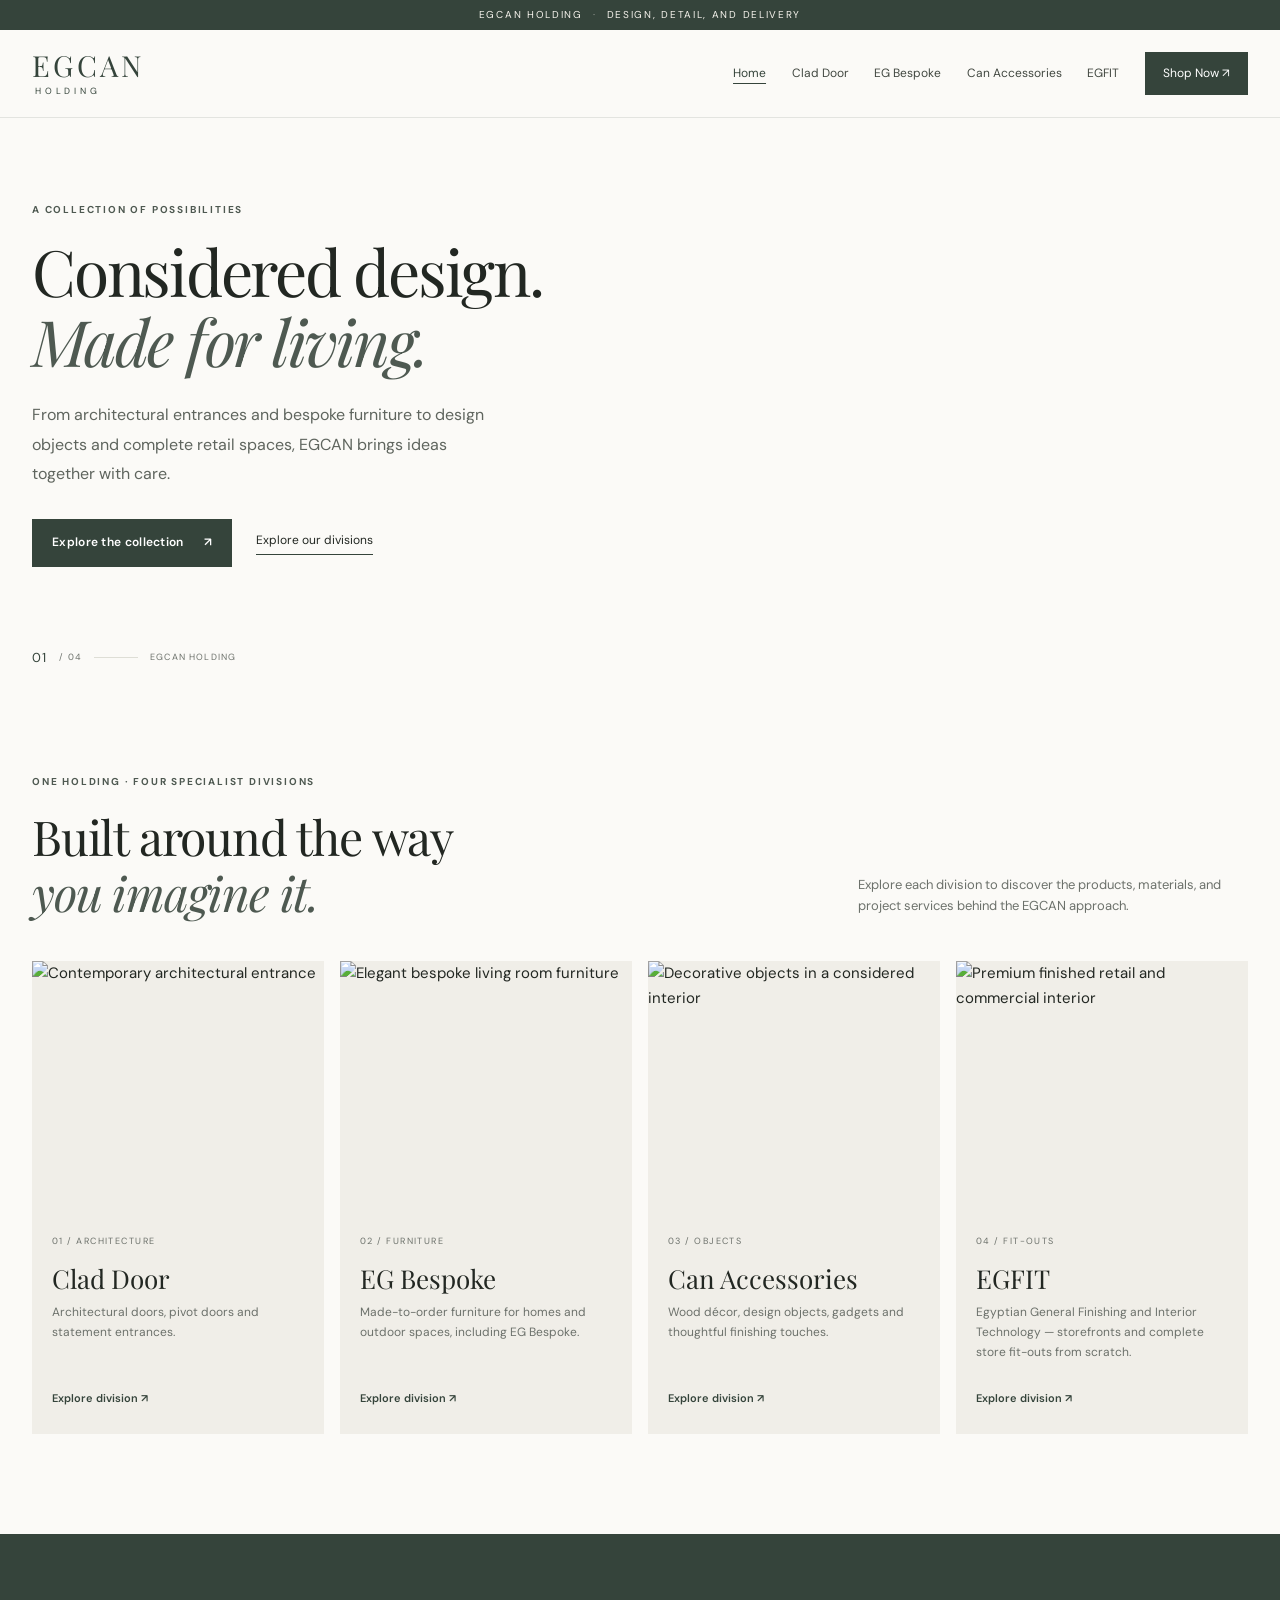
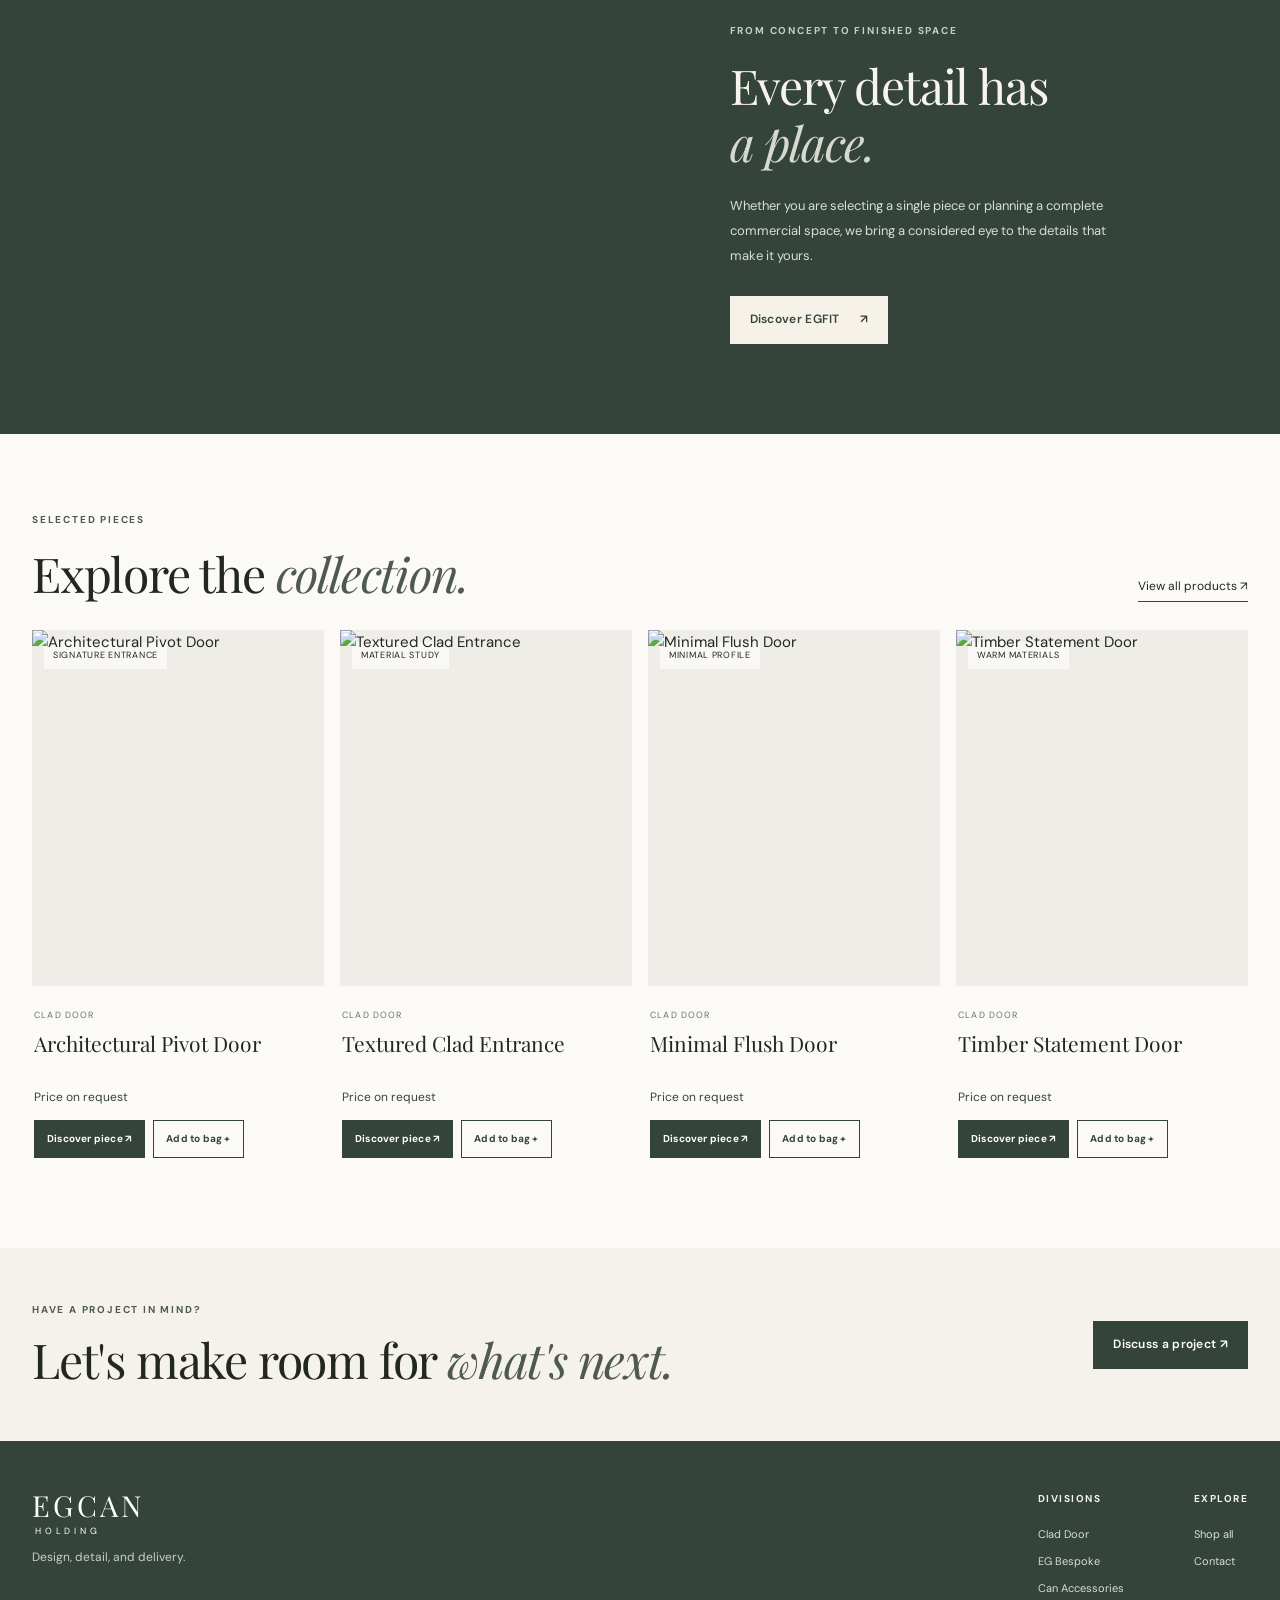
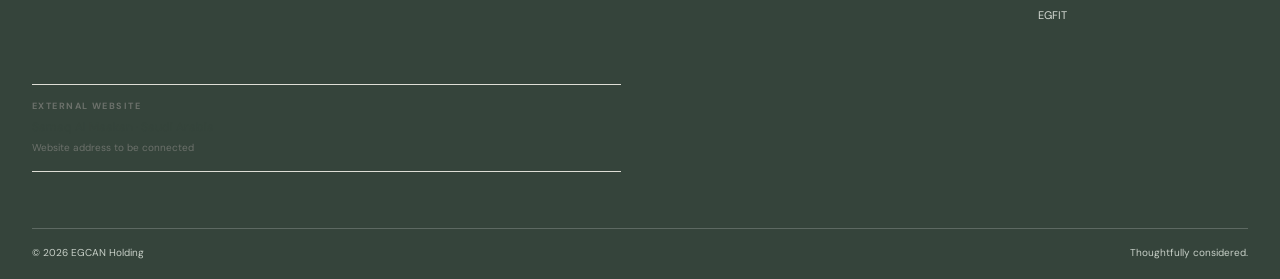
==== commit 427fcdfc: "Add files via upload" ====
--- a/index.html
+++ b/index.html
@@ -20,7 +20,7 @@
     <nav class="nav" id="primary-nav">
       <a href="index.html" aria-current="page">Home</a>
       <a href="clad-door.html">Clad Door</a>
-      <a href="custom-furniture.html">Custom Furniture</a>
+      <a href="custom-furniture.html">EG Bespoke</a>
       <a href="can-accessories.html">Can Accessories</a>
       <a href="egfit.html">EGFIT</a>
       <a class="nav-shop" href="shop.html">Shop Now <span aria-hidden="true">↗</span></a>
@@ -38,12 +38,12 @@
       <div class="hero-index"><span>01</span> / 04 <span class="hero-line"></span> EGCAN HOLDING</div>
     </section>
     <section class="section section-intro" id="divisions">
-      <div><p class="eyebrow">One holding · Four specialisms</p><h2>Built around the way<br><em>you imagine it.</em></h2></div>
+      <div><p class="eyebrow">One holding · Four specialist divisions</p><h2>Built around the way<br><em>you imagine it.</em></h2></div>
       <p class="section-note">Explore each division to discover the products, materials, and project services behind the EGCAN approach.</p>
     </section>
     <section class="division-grid">
       <a class="division-card" href="clad-door.html"><img src="https://images.unsplash.com/photo-1600607687939-ce8a6c25118c?auto=format&fit=crop&w=1000&q=85" alt="Contemporary architectural entrance" loading="lazy"><div class="division-card-copy"><span>01 / ARCHITECTURE</span><h3>Clad Door</h3><p>Architectural doors, pivot doors and statement entrances.</p><b>Explore division ↗</b></div></a>
-      <a class="division-card" href="custom-furniture.html"><img src="https://images.unsplash.com/photo-1616486338812-3dadae4b4ace?auto=format&fit=crop&w=1000&q=85" alt="Elegant bespoke living room furniture" loading="lazy"><div class="division-card-copy"><span>02 / FURNITURE</span><h3>Custom Furniture</h3><p>Made-to-order furniture for homes and outdoor spaces, including EG Bespoke.</p><b>Explore division ↗</b></div></a>
+      <a class="division-card" href="custom-furniture.html"><img src="https://images.unsplash.com/photo-1616486338812-3dadae4b4ace?auto=format&fit=crop&w=1000&q=85" alt="Elegant bespoke living room furniture" loading="lazy"><div class="division-card-copy"><span>02 / FURNITURE</span><h3>EG Bespoke</h3><p>Made-to-order furniture for homes and outdoor spaces, including EG Bespoke.</p><b>Explore division ↗</b></div></a>
       <a class="division-card" href="can-accessories.html"><img src="https://images.unsplash.com/photo-1618221195710-dd6b41faaea6?auto=format&fit=crop&w=1000&q=85" alt="Decorative objects in a considered interior" loading="lazy"><div class="division-card-copy"><span>03 / OBJECTS</span><h3>Can Accessories</h3><p>Wood décor, design objects, gadgets and thoughtful finishing touches.</p><b>Explore division ↗</b></div></a>
       <a class="division-card" href="egfit.html"><img src="https://images.unsplash.com/photo-1600210492486-724fe5c67fb0?auto=format&fit=crop&w=1000&q=85" alt="Premium finished retail and commercial interior" loading="lazy"><div class="division-card-copy"><span>04 / FIT-OUTS</span><h3>EGFIT</h3><p>Egyptian General Finishing and Interior Technology — storefronts and complete store fit-outs from scratch.</p><b>Explore division ↗</b></div></a>
     </section>
@@ -55,7 +55,7 @@
     <section class="product-grid product-grid-home" data-product-grid data-limit="4"></section>
     <section class="cta-strip"><div><p class="eyebrow">Have a project in mind?</p><h2>Let's make room for <em>what's next.</em></h2></div><a class="button button-dark" href="#enquiry" data-open-enquiry>Discuss a project ↗</a></section>
   </main>
-  <footer class="site-footer"><div class="footer-brand"><a class="brand brand-footer" href="index.html"><span class="brand-mark">EGCAN</span><span class="brand-sub">HOLDING</span></a><p>Design, detail, and delivery.</p></div><div class="footer-links"><div><b>Divisions</b><a href="clad-door.html">Clad Door</a><a href="custom-furniture.html">Custom Furniture</a><a href="can-accessories.html">Can Accessories</a><a href="egfit.html">EGFIT</a></div><div><b>Explore</b><a href="shop.html">Shop all</a><a href="#enquiry" data-open-enquiry>Contact</a></div></div><div class="footer-bottom"><span>© <span data-year></span> EGCAN Holding</span><span>Thoughtfully considered.</span></div></footer>
+  <footer class="site-footer"><div class="footer-brand"><a class="brand brand-footer" href="index.html"><span class="brand-mark">EGCAN</span><span class="brand-sub">HOLDING</span></a><p>Design, detail, and delivery.</p></div><div class="footer-links"><div><b>Divisions</b><a href="clad-door.html">Clad Door</a><a href="custom-furniture.html">EG Bespoke</a><a href="can-accessories.html">Can Accessories</a><a href="egfit.html">EGFIT</a></div><div><b>Explore</b><a href="shop.html">Shop all</a><a href="#enquiry" data-open-enquiry>Contact</a></div></div><div class="footer-external"><span class="footer-external-label">External website</span><span>Samaq Al Maakan · Saudi Arabia <small>Website address to be connected</small></span></div><div class="footer-bottom"><span>© <span data-year></span> EGCAN Holding</span><span>Thoughtfully considered.</span></div></footer>
   <div class="cart-backdrop" data-cart-backdrop></div><aside class="cart-drawer" data-cart-drawer aria-hidden="true"><div class="cart-head"><div><p class="eyebrow">Your selections</p><h2>Your bag <span data-cart-count>0</span></h2></div><button class="icon-button" data-cart-close aria-label="Close bag">×</button></div><div class="cart-items" data-cart-items></div><div class="cart-footer"><p class="cart-note">Pricing and availability are confirmed by our team.</p><a class="button button-dark button-full" data-checkout href="#enquiry" data-open-enquiry>Send enquiry ↗</a></div></aside>
 
 <div class="enquiry-backdrop" data-enquiry-backdrop aria-hidden="true"></div>
@@ -65,7 +65,7 @@
   <p class="enquiry-intro">Share a few details and your enquiry will be prepared for the EGCAN team.</p>
   <form class="enquiry-form" data-enquiry-form>
     <div class="form-two"><label>Your name<input name="name" autocomplete="name" required placeholder="Full name"></label><label>Email address<input name="email" type="email" autocomplete="email" required placeholder="you@example.com"></label></div>
-    <div class="form-two"><label>Phone number<input name="phone" type="tel" autocomplete="tel" placeholder="+20"></label><label>I'm interested in<select name="interest"><option>General enquiry</option><option>Clad Door</option><option>Custom Furniture / EG Bespoke</option><option>Can Accessories</option><option>EGFIT — store fit-out</option></select></label></div>
+    <div class="form-two"><label>Phone number<input name="phone" type="tel" autocomplete="tel" placeholder="+20"></label><label>I'm interested in<select name="interest"><option>General enquiry</option><option>Clad Door</option><option>EG Bespoke / EG Bespoke</option><option>Can Accessories</option><option>EGFIT — store fit-out</option></select></label></div>
     <label>Tell us a little more<textarea name="message" rows="4" placeholder="Project type, location, dimensions, ideas or products..."></textarea></label>
     <button class="button button-dark button-full" type="submit">Prepare enquiry ↗</button>
     <p class="form-note">This static website prepares an email using your device's email app. A live form inbox requires a configured form service or website backend.</p>
--- a/styles.css
+++ b/styles.css
@@ -56,3 +56,22 @@
 @media(max-width:1000px){.process-grid{grid-template-columns:repeat(2,minmax(0,1fr))}.door-gallery{grid-template-columns:repeat(2,minmax(0,1fr))}.visual-gallery figure img{height:250px}}
 @media(max-width:700px){.process-heading{display:block}.process-heading .section-note{margin-top:16px}.process-grid{grid-template-columns:1fr 1fr;gap:10px}.process-card img{height:170px}.process-card>div{padding:13px}.process-card h3{font-size:19px}.visual-gallery,.door-gallery,.furniture-gallery{grid-template-columns:1fr 1fr;gap:10px}.visual-gallery figure img{height:190px}.form-two{grid-template-columns:1fr}.enquiry-modal{padding:27px 20px}.product-card-actions .small-button{font-size:9px;padding:8px}}
 @media(max-width:420px){.process-grid,.visual-gallery,.door-gallery,.furniture-gallery{grid-template-columns:1fr}.process-card img,.visual-gallery figure img{height:230px}}
+
+/* Final polish: external partner note and refined storefront */
+.footer-external{display:flex;flex-direction:column;gap:4px;margin:22px 0 8px;padding:14px 0;border-top:1px solid var(--line);border-bottom:1px solid var(--line);color:var(--green);font-size:12px}
+.footer-external-label{font-size:9px;letter-spacing:.16em;text-transform:uppercase;color:var(--muted);font-weight:700}
+.footer-external small{display:block;color:var(--muted);font-size:10px;margin-top:2px}
+.shop-hero{padding-bottom:34px}
+.shop-controls{align-items:center;gap:18px}
+.filter-list{display:flex;flex-wrap:wrap;gap:8px}
+.filter-button{border:1px solid var(--line);background:transparent;color:var(--green);padding:10px 15px;font-size:11px;transition:all .2s}
+.filter-button:hover,.filter-button.active{background:var(--green);border-color:var(--green);color:#fff}
+.bag-button{white-space:nowrap}
+.product-card{transition:transform .25s ease,box-shadow .25s ease}
+.product-card:hover{transform:translateY(-4px)}
+.product-card img{transition:transform .5s ease}
+.product-card:hover img{transform:scale(1.025)}
+.enquiry-modal{max-height:min(88vh,820px);overflow-y:auto;overscroll-behavior:contain}
+.enquiry-form input,.enquiry-form select,.enquiry-form textarea{width:100%;min-width:0}
+.form-status{min-height:1.2em}
+@media(max-width:700px){.footer-external{margin-top:16px}.shop-controls{align-items:stretch}.filter-list{gap:6px}.filter-button{padding:9px 11px;font-size:10px}}
